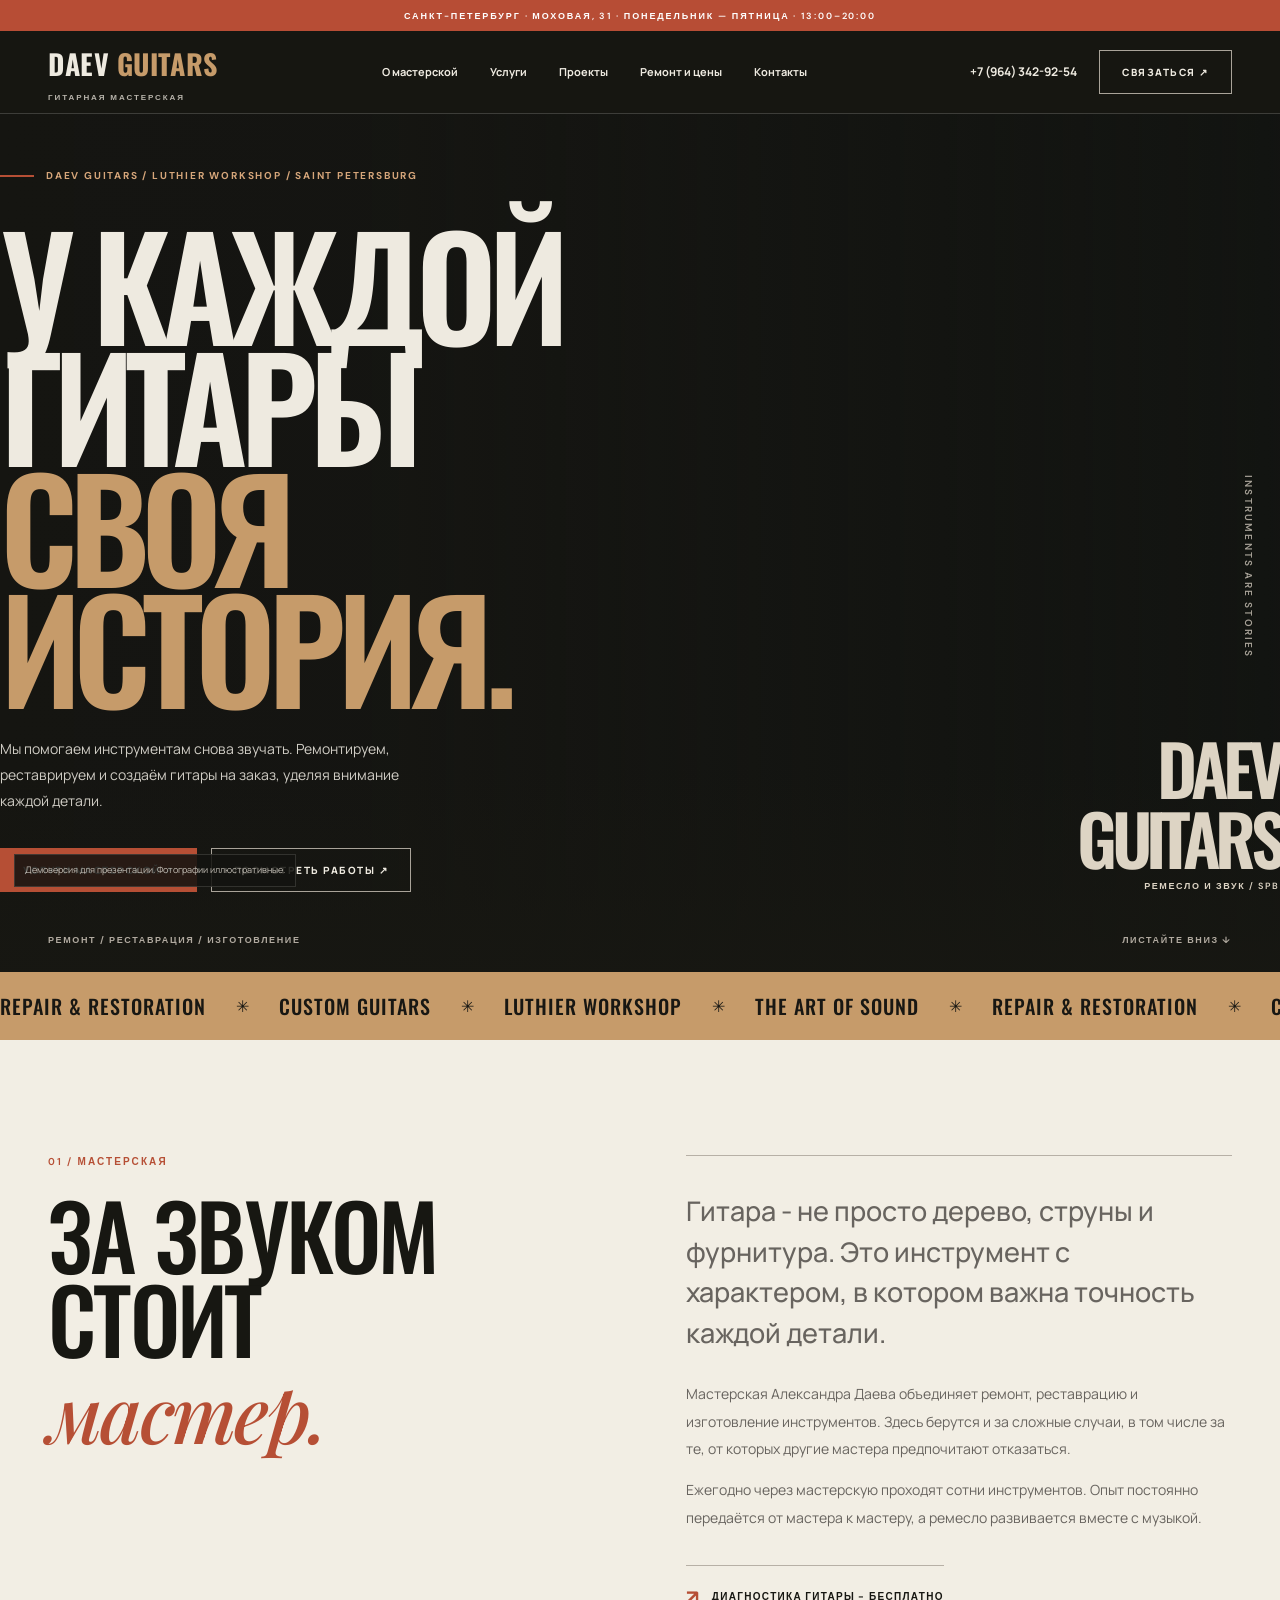
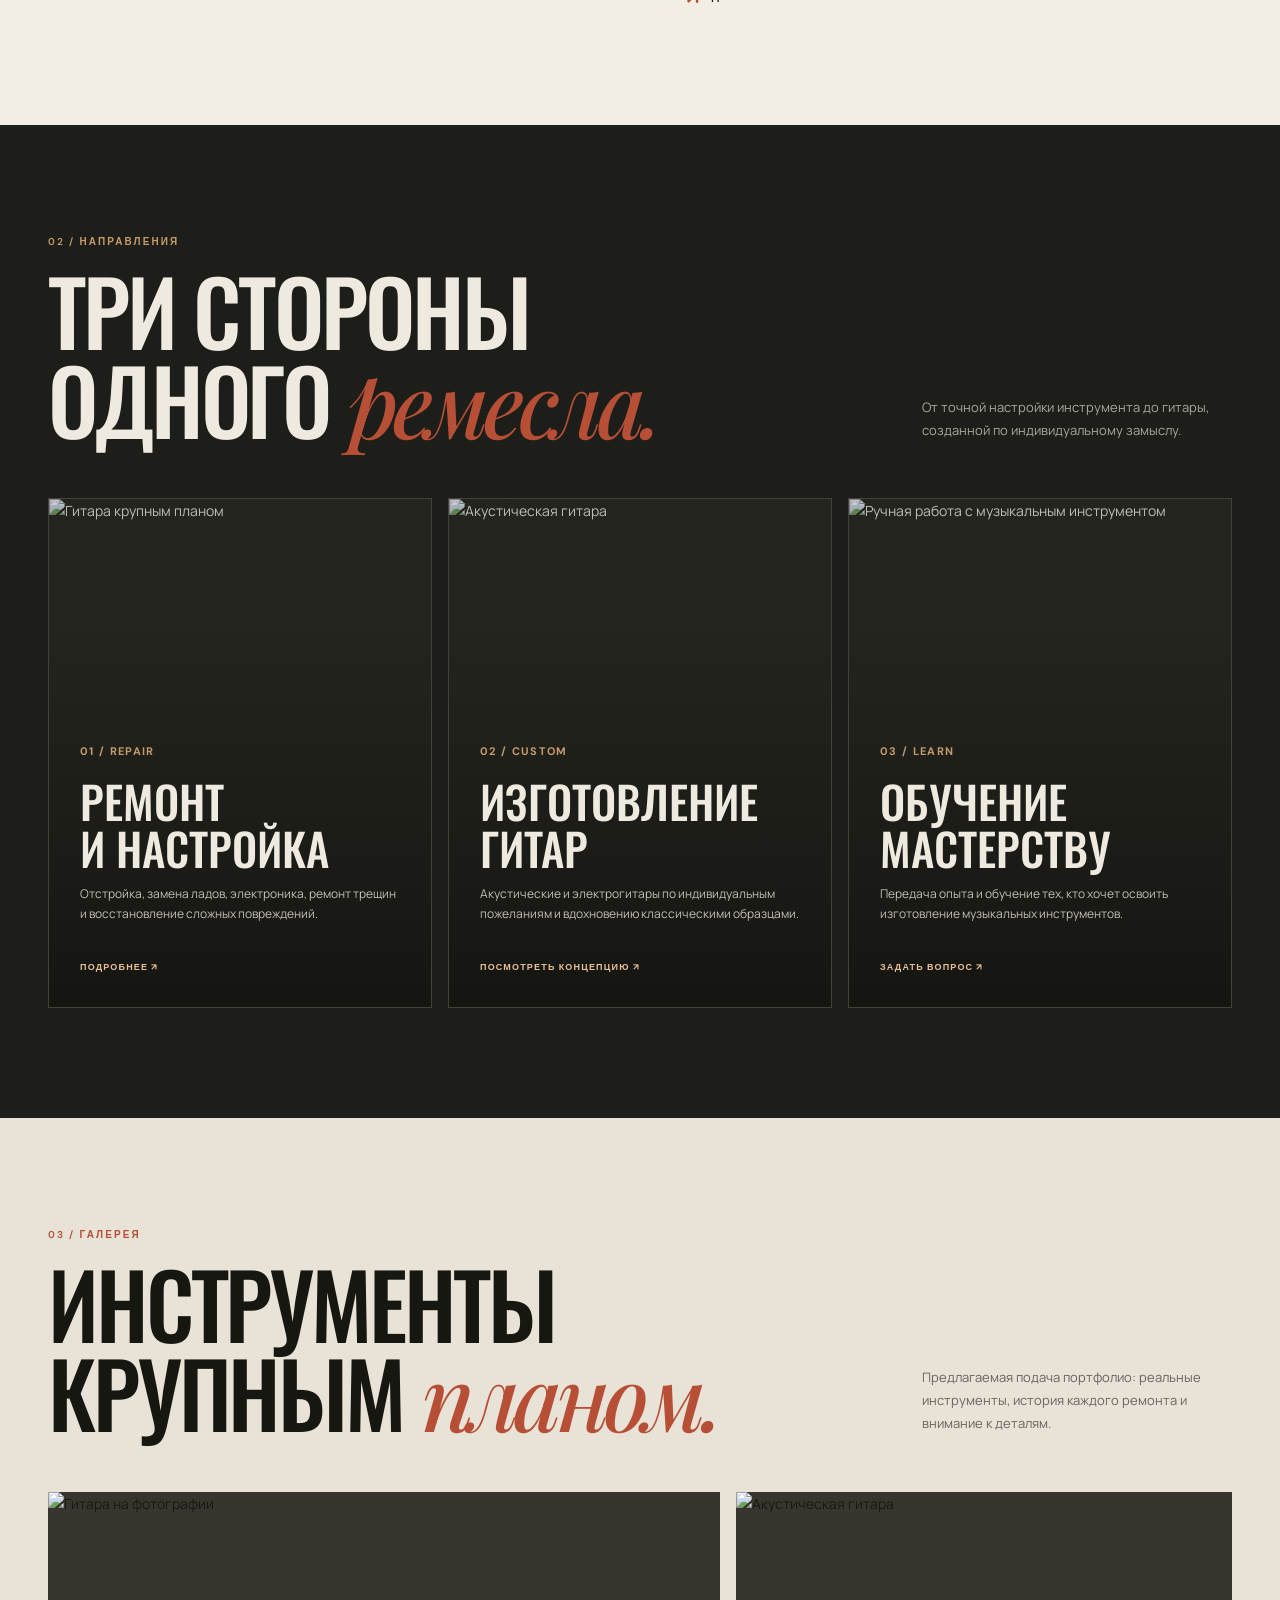
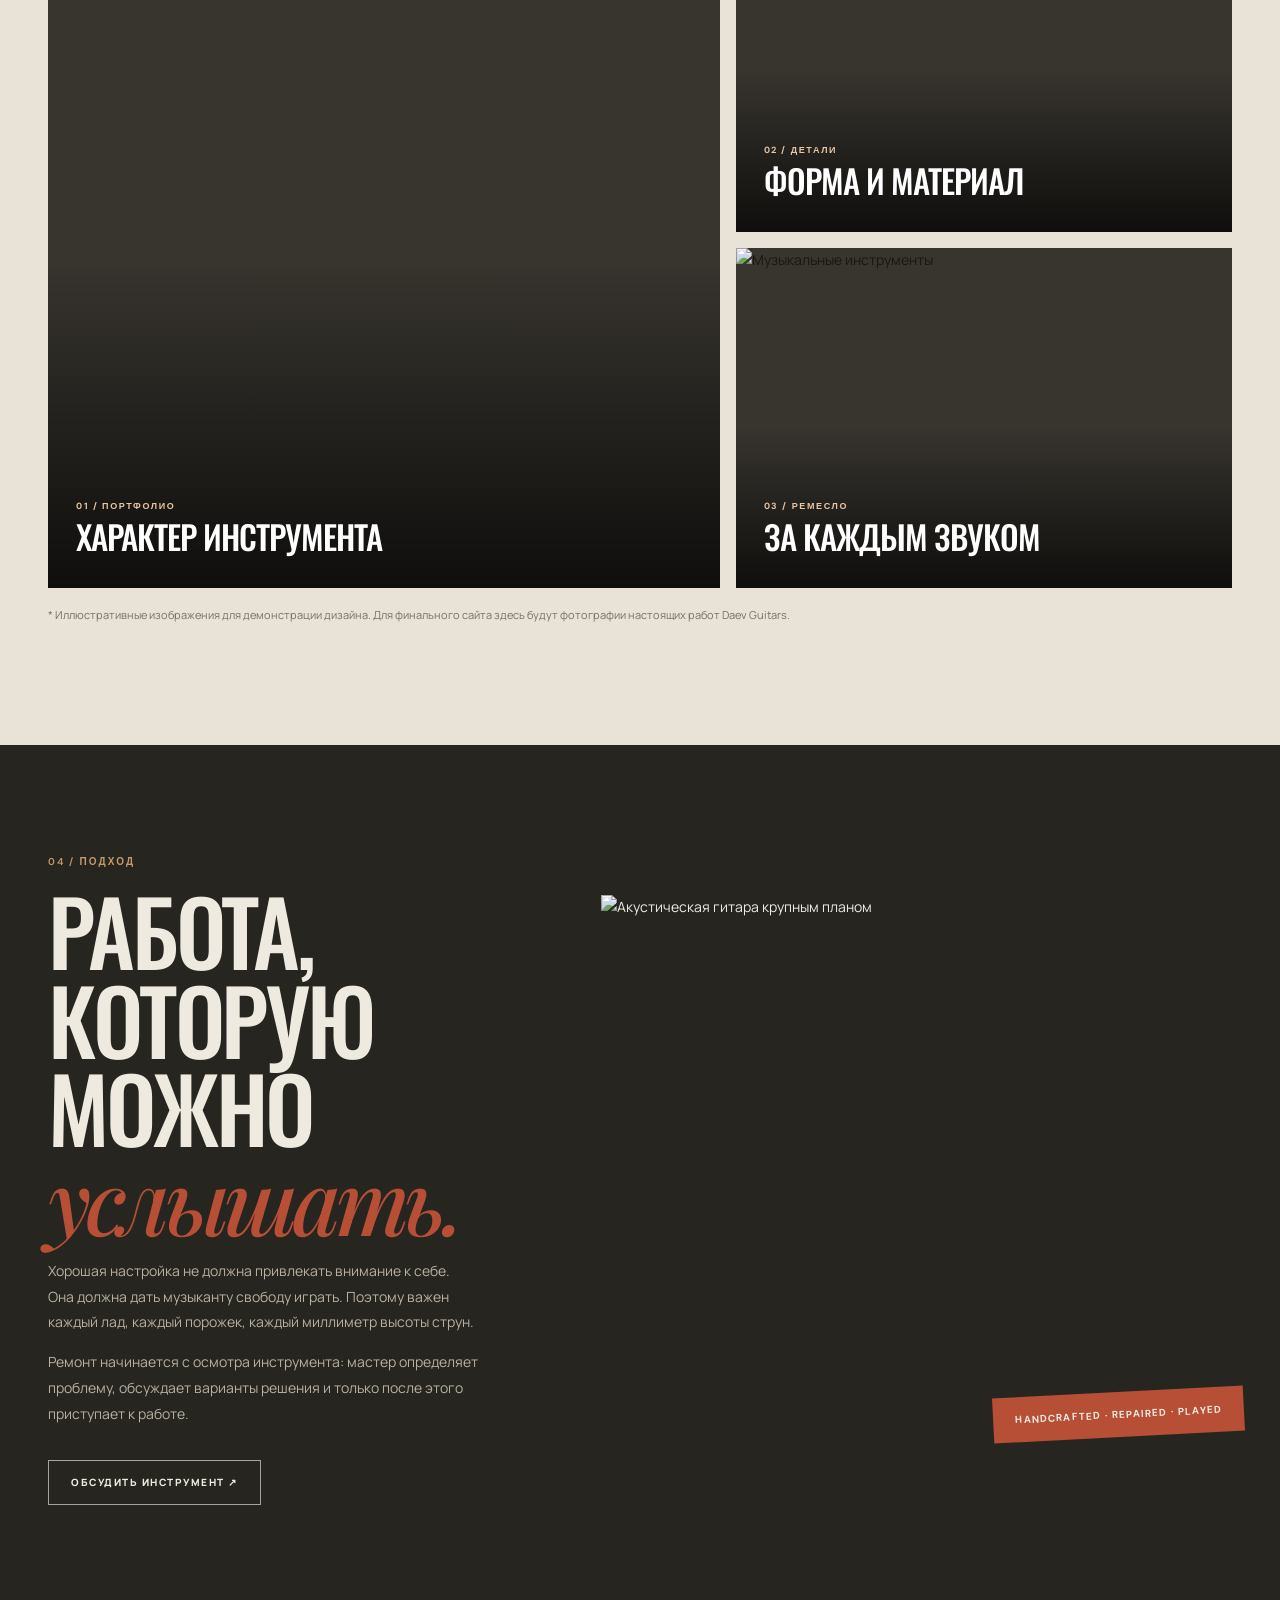
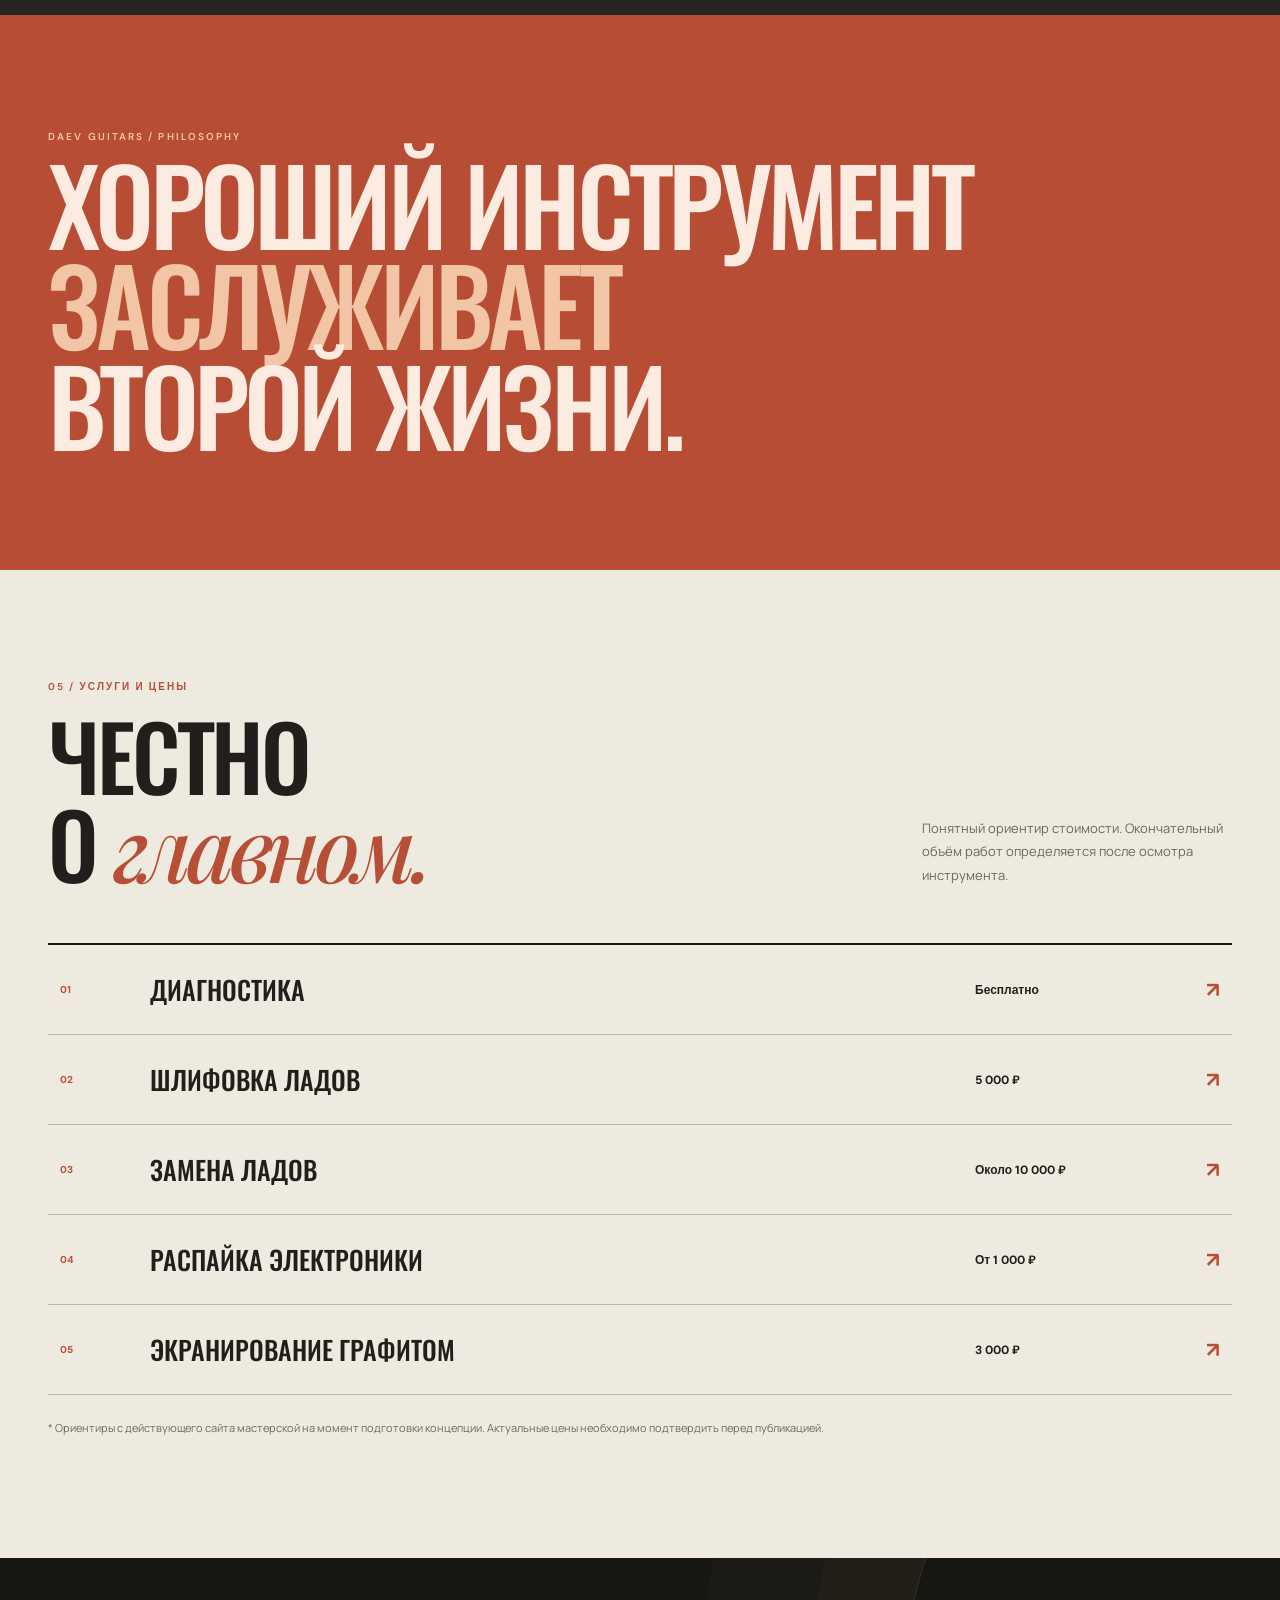
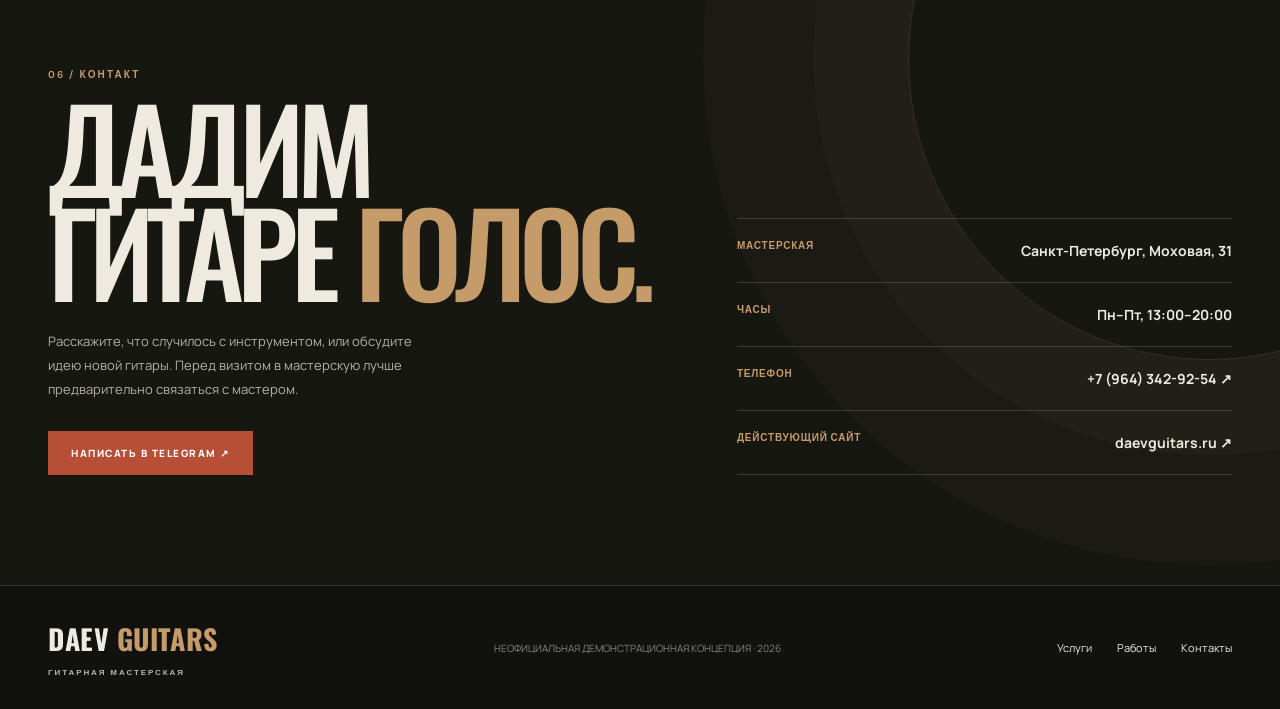
==== index.html @ dbe66ffb "Rename DAEV_GUITARS_fixed.html to index.html" ====
<!doctype html><html lang="ru"><head><meta charset="utf-8"><meta name="viewport" content="width=device-width, initial-scale=1"><meta name="theme-color" content="#171712"><title>DAEV GUITARS — Гитарная мастерская Александра Даева</title><meta name="description" content="Концепция сайта мастерской Daev Guitars. Ремонт, реставрация, изготовление гитар в Санкт-Петербурге."><link rel="preconnect" href="https://fonts.googleapis.com"><link rel="preconnect" href="https://fonts.gstatic.com" crossorigin><link href="https://fonts.googleapis.com/css2?family=DM+Sans:wght@400;500;600;700&family=Manrope:wght@400;500;600;700;800&family=Oswald:wght@400;500;600;700&family=Playfair+Display:ital,wght@1,500&display=swap" rel="stylesheet"><style>
:root{--dark:#171712;--dark2:#22221d;--cream:#eeeae0;--paper:#f2eee4;--line:rgba(255,255,255,.15);--red:#b64f35;--copper:#c69b6a;--gray:#a5a299;--font:'Manrope',sans-serif;--display:'Oswald',Impact,sans-serif}*{box-sizing:border-box}html{scroll-behavior:smooth}body{margin:0;background:var(--dark);color:var(--cream);font:14px/1.65 var(--font);overflow-x:hidden}a{color:inherit;text-decoration:none}button{cursor:pointer;font:inherit}img{display:block;max-width:100%}::selection{background:var(--red);color:white}.container{width:min(1380px,calc(100% - 96px));margin:auto}.label{font:600 10px/1.3 'DM Sans',sans-serif;letter-spacing:.21em;text-transform:uppercase;color:var(--copper)}.section{padding:110px 0}.section-title{font:500 clamp(56px,7vw,104px)/.99 var(--display);text-transform:uppercase;letter-spacing:-.035em;margin:18px 0 0}.section-title em{font-family:'Playfair Display',serif;font-weight:500;text-transform:none;letter-spacing:-.06em;color:var(--red)}.topline{height:31px;background:#b74d35;color:#fff;display:flex;justify-content:center;align-items:center;font:600 9px 'DM Sans',sans-serif;letter-spacing:.21em;text-transform:uppercase}.header{height:83px;display:flex;align-items:center;border-bottom:1px solid rgba(255,255,255,.17);background:rgba(23,23,18,.91);backdrop-filter:blur(14px);position:sticky;top:0;z-index:40}.navrow{display:flex;justify-content:space-between;align-items:center;gap:20px;height:100%}.logo{display:flex;flex-direction:column;line-height:.9;letter-spacing:-.055em;white-space:nowrap}.logo b{font:700 28px var(--display);letter-spacing:.02em}.logo b span{color:var(--copper)}.logo small{font:600 8px 'DM Sans',sans-serif;letter-spacing:.24em;margin-top:8px;color:#b8b4ab}.links{display:flex;align-items:center;gap:32px}.links a{font-size:11px;font-weight:700;transition:color .2s}.links a:hover{color:var(--copper)}.headright{display:flex;align-items:center;gap:22px}.phone{font-size:12px;font-weight:700}.btn{border:1px solid #a9a399;padding:13px 22px;background:transparent;color:var(--cream);font-size:10px;text-transform:uppercase;letter-spacing:.15em;font-weight:800;display:inline-flex;align-items:center;justify-content:center;gap:21px;transition:.25s}.btn:hover{background:var(--copper);border-color:var(--copper);color:var(--dark)}.btn.fill{background:var(--red);border-color:var(--red);color:white}.btn.fill:hover{background:#a3402a}.navmenu{display:none;border:1px solid var(--line);color:var(--cream);background:transparent;width:42px;height:42px;font-size:22px}.hero{min-height:740px;position:relative;display:flex;align-items:center;background:#121411;isolation:isolate;overflow:hidden}.hero-bg{position:absolute;inset:0;background:linear-gradient(90deg,#151510 0%,rgba(21,21,16,.97) 31%,rgba(21,21,16,.45) 72%,rgba(21,21,16,.08) 100%),url('https://images.unsplash.com/photo-1510915361894-db8b60106cb1?auto=format&fit=crop&w=1800&q=88') center 42%/cover;z-index:-2;filter:saturate(.7)}.hero:after{content:"";pointer-events:none;position:absolute;inset:0;background:linear-gradient(0deg,rgba(23,23,18,.9),transparent 24%);z-index:-1}.hero-layout{width:100%;display:grid;grid-template-columns:1fr .35fr;align-items:center;min-height:740px;padding:55px 0 80px}.hero-copy{position:relative;z-index:1;max-width:900px}.hero-tag{display:flex;gap:12px;align-items:center;font:700 10px 'DM Sans',sans-serif;letter-spacing:.18em;color:#d6a67a;text-transform:uppercase}.hero-tag:before{content:"";width:34px;height:2px;background:var(--red)}h1{font:600 clamp(86px,11vw,174px)/.86 var(--display);letter-spacing:-.063em;margin:40px 0 30px;text-transform:uppercase;max-width:970px}h1 span{display:block;color:var(--copper)}.hero-copy>p{font-size:14px;max-width:450px;color:#d0cdc5;line-height:1.85;margin:0 0 34px}.hero-actions{display:flex;gap:14px;flex-wrap:wrap}.hero-number{align-self:end;justify-self:end;text-align:right;display:flex;flex-direction:column;gap:8px;color:#ddd4c4}.hero-number strong{font:600 70px var(--display);line-height:1;letter-spacing:-.08em}.hero-number small{font:600 9px 'DM Sans',sans-serif;letter-spacing:.18em;text-transform:uppercase}.hero-bottom{position:absolute;left:0;right:0;bottom:26px}.hero-bottom .container{display:flex;justify-content:space-between;align-items:center;gap:20px;color:#b1aaa0;font:700 9px 'DM Sans',sans-serif;letter-spacing:.18em;text-transform:uppercase}.vertical{position:absolute;right:25px;top:42%;writing-mode:vertical-rl;color:#a6a096;font:600 10px 'DM Sans',sans-serif;letter-spacing:.22em}.strip{background:var(--copper);color:#181713;padding:19px 0;overflow:hidden}.strip-track{display:flex;align-items:center;gap:30px;white-space:nowrap;width:max-content;animation:slide 33s linear infinite}.strip span{font:500 20px var(--display);text-transform:uppercase;letter-spacing:.05em}.strip i{font-style:normal;font-size:16px}.strip-track>div{display:flex;gap:30px;align-items:center}@keyframes slide{to{transform:translateX(-50%)}}.intro{background:var(--paper);color:var(--dark);padding:115px 0}.intro-grid{display:grid;grid-template-columns:1fr 1.1fr;gap:11vw;align-items:start}.intro .label{color:var(--red)}.intro h2{font:500 clamp(54px,7vw,99px)/.93 var(--display);letter-spacing:-.03em;text-transform:uppercase;margin:24px 0}.intro h2 em{font:italic 500 .88em 'Playfair Display',serif;color:var(--red);text-transform:none}.intro-copy{border-top:1px solid #b7b0a6;padding-top:35px}.intro-copy .lead{font-size:clamp(20px,2.2vw,27px);line-height:1.5;font-weight:500;margin:0 0 27px}.intro-copy p{font-size:14px;line-height:1.95;color:#68645f}.pill{display:inline-flex;gap:12px;align-items:center;border-top:1px solid #b7b0a6;padding-top:18px;margin-top:20px;font:700 10px 'DM Sans',sans-serif;text-transform:uppercase;letter-spacing:.13em}.pill:before{content:'↗';color:var(--red);font-size:20px}.services{background:#1d1e1a}.section-top{display:flex;justify-content:space-between;align-items:end;gap:40px;margin-bottom:52px}.section-top p{max-width:310px;color:#aaa79c;font-size:13px;line-height:1.8;margin:0 0 4px}.services-grid{display:grid;grid-template-columns:repeat(3,1fr);gap:16px}.service{background:#292923;min-height:510px;position:relative;overflow:hidden;display:flex;flex-direction:column;justify-content:end;border:1px solid #454039;transition:transform .35s,border-color .35s}.service:hover{transform:translateY(-7px);border-color:var(--copper)}.service img{position:absolute;inset:0;width:100%;height:100%;object-fit:cover;filter:saturate(.65);transition:transform .7s;z-index:0}.service:hover img{transform:scale(1.05)}.service:before{content:'';position:absolute;inset:0;background:linear-gradient(0deg,rgba(20,20,17,.98),rgba(20,20,17,.22) 75%);z-index:1}.service-content{position:relative;z-index:2;padding:31px}.service-number{font:700 11px 'DM Sans',sans-serif;color:var(--copper);letter-spacing:.12em}.service h3{font:500 clamp(35px,3.5vw,52px)/1.05 var(--display);text-transform:uppercase;margin:16px 0 10px}.service p{font-size:12px;color:#c3bfb6;line-height:1.7;max-width:330px}.service-link{margin-top:25px;display:inline-flex;gap:13px;align-items:center;text-transform:uppercase;letter-spacing:.13em;font:700 9px 'DM Sans',sans-serif;color:#e9c199}.portfolio{background:#e8e2d7;color:var(--dark)}.portfolio .label{color:var(--red)}.portfolio .section-top p{color:#69645f}.gallery{display:grid;grid-template-columns:1.15fr .85fr;grid-template-rows:340px 340px;gap:16px}.gallery-item{position:relative;overflow:hidden;background:#38352f}.gallery-item:first-child{grid-row:span 2}.gallery-item img{width:100%;height:100%;object-fit:cover;transition:transform .6s;filter:saturate(.7)}.gallery-item:hover img{transform:scale(1.04)}.gallery-item:after{content:'';position:absolute;inset:0;background:linear-gradient(0deg,rgba(0,0,0,.74),transparent 48%)}.gallery-caption{position:absolute;bottom:27px;left:28px;z-index:2;color:#fff;display:flex;flex-direction:column}.gallery-caption small{font:700 9px 'DM Sans',sans-serif;letter-spacing:.18em;text-transform:uppercase;color:#eac6a4}.gallery-caption strong{font:500 33px var(--display);text-transform:uppercase;letter-spacing:-.03em}.gallery-note{color:#777069;margin-top:18px;font-size:11px}.workshop{background:#27251f}.workshop-layout{display:grid;grid-template-columns:.82fr 1.18fr;gap:9vw;align-items:center}.workshop-text p{color:#b8b0a3;font-size:14px;line-height:1.85;max-width:430px}.workshop-photo{position:relative;height:570px}.workshop-photo img{width:85%;height:100%;object-fit:cover;filter:saturate(.58)}.workshop-photo:after{content:'HANDCRAFTED · REPAIRED · PLAYED';position:absolute;right:-12px;bottom:28px;background:var(--red);font:700 10px 'DM Sans',sans-serif;letter-spacing:.12em;padding:16px 22px;transform:rotate(-3deg)}.quote{background:#b74d35;color:#fbebe0;padding:115px 0}.quote p{font:500 clamp(51px,8.2vw,117px)/.96 var(--display);letter-spacing:-.045em;text-transform:uppercase;margin:10px 0 0;max-width:1200px}.quote p span{color:#f1c5a5}.quote .label{color:#f4c9ad}.price{background:#eeeae0;color:#201f1c}.price .label{color:var(--red)}.price .section-top p{color:#6c675e}.price-table{border-top:2px solid var(--dark)}.price-row{display:grid;grid-template-columns:70px 1fr 190px 35px;gap:20px;align-items:center;padding:25px 12px;border-bottom:1px solid #bdb6aa;transition:background .2s}.price-row:hover{background:#e0d9cb}.price-row .n{font:700 10px 'DM Sans',sans-serif;color:var(--red)}.price-row strong{font:500 26px var(--display);text-transform:uppercase}.price-row span{font:700 12px 'DM Sans',sans-serif}.price-row .arr{text-align:right;color:var(--red);font-size:21px}.price-foot{font-size:11px;color:#6d6962;margin-top:24px}.cta{background:#171712;position:relative;overflow:hidden}.cta:before{content:"";position:absolute;width:600px;height:600px;right:-230px;top:-200px;border:1px solid rgba(198,155,106,.18);border-radius:50%;box-shadow:0 0 0 95px rgba(198,155,106,.035),0 0 0 205px rgba(198,155,106,.02);pointer-events:none}.cta-grid{display:grid;grid-template-columns:1fr .8fr;gap:70px;align-items:end;position:relative}.cta-title{font:500 clamp(68px,9vw,135px)/.9 var(--display);letter-spacing:-.06em;text-transform:uppercase;margin:14px 0 26px}.cta-title span{color:var(--copper)}.cta-copy{font-size:13px;color:#b5afa6;line-height:1.85;max-width:370px;margin:0 0 30px}.cta-list{border-top:1px solid var(--line)}.cta-list a,.cta-list div{padding:20px 0;border-bottom:1px solid var(--line);display:flex;justify-content:space-between;gap:15px;font-weight:700}.cta-list small{color:var(--copper);font:700 10px 'DM Sans',sans-serif;text-transform:uppercase;letter-spacing:.08em}.cta-list strong{font-size:14px}.footer{background:#11110e;border-top:1px solid var(--line);padding:32px 0}.footer-row{display:flex;justify-content:space-between;align-items:center;gap:25px}.footer a.logo{font-size:13px}.footnote{font-size:10px;color:#89847b}.footer-links{display:flex;gap:25px;font-size:11px}.reveal{opacity:0;transform:translateY(25px);transition:opacity .7s ease,transform .7s ease}.reveal.visible{opacity:1;transform:none}#toTop{position:fixed;bottom:22px;right:22px;border:1px solid #726354;background:#282820;color:#fff;width:42px;height:42px;z-index:30;opacity:0;pointer-events:none;transition:.3s}#toTop.show{opacity:1;pointer-events:auto}.note-banner{position:fixed;left:14px;bottom:13px;background:rgba(20,20,16,.88);border:1px solid rgba(255,255,255,.13);color:#c5c0b8;padding:8px 10px;z-index:25;font-size:9px;max-width:290px;pointer-events:none}
@media(max-width:1100px){.links{gap:18px}.phone{display:none}.container{width:min(100% - 60px,1380px)}.hero-layout{grid-template-columns:1fr .2fr}h1{font-size:clamp(75px,11.5vw,130px)}.service{min-height:440px}.service h3{font-size:38px}}@media(max-width:790px){.container{width:calc(100% - 36px)}.topline{font-size:8px}.header{height:69px}.links{display:none;position:absolute;left:0;right:0;top:69px;background:#20201b;border-bottom:1px solid #514638;padding:25px 18px;flex-direction:column;align-items:flex-start;gap:22px}.links.open{display:flex}.headright .btn{display:none}.navmenu{display:block}.hero{min-height:640px}.hero-bg{background:linear-gradient(90deg,rgba(21,21,16,.93),rgba(21,21,16,.63)),url('https://images.unsplash.com/photo-1510915361894-db8b60106cb1?auto=format&fit=crop&w=1200&q=85') center/cover}.hero-layout{display:block;min-height:640px;padding:70px 0 100px}.hero-number{display:none}h1{font-size:clamp(75px,14vw,112px);max-width:100%;line-height:.93}.hero-copy>p{max-width:430px}.vertical{display:none}.section{padding:78px 0}.intro{padding:78px 0}.intro-grid,.workshop-layout,.cta-grid{grid-template-columns:1fr;gap:35px}.section-top{display:block}.section-top p{margin-top:23px}.services-grid{grid-template-columns:1fr 1fr}.service{min-height:390px}.service:last-child{grid-column:1/-1;min-height:340px}.gallery{grid-template-columns:1fr 1fr;grid-template-rows:300px 300px}.workshop-photo{height:450px}.price-row{grid-template-columns:32px 1fr 105px 20px;gap:10px}.price-row strong{font-size:20px}.price-row span{font-size:10px}.quote{padding:75px 0}.footer-row{flex-wrap:wrap}}@media(max-width:520px){.topline{text-align:center;font-size:7px;letter-spacing:.14em}.container{width:calc(100% - 30px)}.logo b{font-size:24px}.hero{min-height:0}.hero-layout{min-height:610px;padding:70px 0 90px}h1{font-size:clamp(58px,16vw,85px);letter-spacing:-.052em;overflow-wrap:anywhere}.hero-tag{font-size:8px}.hero-copy>p{font-size:12px}.hero-actions .btn{width:100%}.hero-bottom .container{font-size:8px}.hero-bottom .container span:last-child{display:none}.section-title{font-size:clamp(46px,12vw,70px)}.intro h2{font-size:clamp(48px,13vw,73px)}.intro-copy .lead{font-size:19px}.services-grid{grid-template-columns:1fr}.service{min-height:440px}.service:last-child{grid-column:auto;min-height:440px}.gallery{grid-template-columns:1fr;grid-template-rows:450px 250px 250px}.gallery-item:first-child{grid-row:span 1}.gallery-caption strong{font-size:26px}.workshop-photo{height:340px}.workshop-photo img{width:95%}.workshop-photo:after{font-size:7px;padding:11px;right:0}.quote p{font-size:clamp(44px,11vw,70px)}.price-row{grid-template-columns:25px 1fr 75px 12px;padding:18px 4px;gap:7px}.price-row strong{font-size:17px}.price-row span{font-size:9px}.cta-title{font-size:clamp(63px,16vw,95px)}.footer-links{flex-wrap:wrap}.note-banner{max-width:200px;font-size:8px}}@media(prefers-reduced-motion:reduce){html{scroll-behavior:auto}*{transition:none!important;animation:none!important}.reveal{opacity:1;transform:none}}
</style></head><body><div class="topline">Санкт-Петербург · Моховая, 31 · Понедельник — пятница · 13:00–20:00</div><header class="header"><div class="container navrow"><a class="logo" href="#top" aria-label="Daev Guitars, на главную"><b>DAEV <span>GUITARS</span></b><small>ГИТАРНАЯ МАСТЕРСКАЯ</small></a><nav class="links" id="menu"><a href="#about">О мастерской</a><a href="#services">Услуги</a><a href="#portfolio">Проекты</a><a href="#prices">Ремонт и цены</a><a href="#contact">Контакты</a></nav><div class="headright"><a class="phone" href="tel:+79643429254">+7 (964) 342-92-54</a><a class="btn" href="#contact">Связаться ↗</a><button class="navmenu" id="toggle" aria-label="Открыть меню" aria-expanded="false">☰</button></div></div></header><main id="top"><section class="hero"><div class="hero-bg"></div><div class="container hero-layout"><div class="hero-copy"><div class="hero-tag">Daev Guitars / Luthier workshop / Saint Petersburg</div><h1>У каждой<br>гитары<span>своя<br>история.</span></h1><p>Мы помогаем инструментам снова звучать. Ремонтируем, реставрируем и создаём гитары на заказ, уделяя внимание каждой детали.</p><div class="hero-actions"><a class="btn fill" href="#services">Услуги мастерской ↗</a><a class="btn" href="#portfolio">Посмотреть работы ↗</a></div></div><div class="hero-number"><strong>DAEV<br>GUITARS</strong><small>РЕМЕСЛО И ЗВУК / SPB</small></div></div><div class="hero-bottom"><div class="container"><span>Ремонт / Реставрация / Изготовление</span><span>Листайте вниз ↓</span></div></div><div class="vertical">INSTRUMENTS ARE STORIES</div></section><div class="strip" aria-hidden="true"><div class="strip-track"><div><span>REPAIR & RESTORATION</span><i>✳</i><span>CUSTOM GUITARS</span><i>✳</i><span>LUTHIER WORKSHOP</span><i>✳</i><span>THE ART OF SOUND</span><i>✳</i></div><div><span>REPAIR & RESTORATION</span><i>✳</i><span>CUSTOM GUITARS</span><i>✳</i><span>LUTHIER WORKSHOP</span><i>✳</i><span>THE ART OF SOUND</span><i>✳</i></div></div></div><section class="intro" id="about"><div class="container intro-grid"><div class="reveal"><div class="label">01 / Мастерская</div><h2>За звуком<br>стоит <em>мастер.</em></h2></div><div class="intro-copy reveal"><p class="lead">Гитара - не просто дерево, струны и фурнитура. Это инструмент с характером, в котором важна точность каждой детали.</p><p>Мастерская Александра Даева объединяет ремонт, реставрацию и изготовление инструментов. Здесь берутся и за сложные случаи, в том числе за те, от которых другие мастера предпочитают отказаться.</p><p>Ежегодно через мастерскую проходят сотни инструментов. Опыт постоянно передаётся от мастера к мастеру, а ремесло развивается вместе с музыкой.</p><div class="pill">Диагностика гитары - бесплатно</div></div></div></section><section class="section services" id="services"><div class="container"><div class="section-top reveal"><div><div class="label">02 / Направления</div><h2 class="section-title">Три стороны<br>одного <em>ремесла.</em></h2></div><p>От точной настройки инструмента до гитары, созданной по индивидуальному замыслу.</p></div><div class="services-grid"><a class="service reveal" href="#prices"><img src="https://images.unsplash.com/photo-1510915361894-db8b60106cb1?auto=format&fit=crop&w=1100&q=85" alt="Гитара крупным планом"><div class="service-content"><span class="service-number">01 / REPAIR</span><h3>Ремонт<br>и настройка</h3><p>Отстройка, замена ладов, электроника, ремонт трещин и восстановление сложных повреждений.</p><span class="service-link">Подробнее ↗</span></div></a><a class="service reveal" href="#portfolio"><img src="https://images.unsplash.com/photo-1516924962500-2b4b3b99ea02?auto=format&fit=crop&w=1100&q=85" alt="Акустическая гитара"><div class="service-content"><span class="service-number">02 / CUSTOM</span><h3>Изготовление<br>гитар</h3><p>Акустические и электрогитары по индивидуальным пожеланиям и вдохновению классическими образцами.</p><span class="service-link">Посмотреть концепцию ↗</span></div></a><a class="service reveal" href="#contact"><img src="https://images.unsplash.com/photo-1511196044526-5cb3bcb7071b?auto=format&fit=crop&w=1100&q=85" alt="Ручная работа с музыкальным инструментом"><div class="service-content"><span class="service-number">03 / LEARN</span><h3>Обучение<br>мастерству</h3><p>Передача опыта и обучение тех, кто хочет освоить изготовление музыкальных инструментов.</p><span class="service-link">Задать вопрос ↗</span></div></a></div></div></section><section class="section portfolio" id="portfolio"><div class="container"><div class="section-top reveal"><div><div class="label">03 / Галерея</div><h2 class="section-title">Инструменты<br>крупным <em>планом.</em></h2></div><p>Предлагаемая подача портфолио: реальные инструменты, история каждого ремонта и внимание к деталям.</p></div><div class="gallery"><div class="gallery-item reveal"><img src="https://images.unsplash.com/photo-1510915361894-db8b60106cb1?auto=format&fit=crop&w=1300&q=88" alt="Гитара на фотографии"><div class="gallery-caption"><small>01 / Портфолио</small><strong>Характер инструмента</strong></div></div><div class="gallery-item reveal"><img src="https://images.unsplash.com/photo-1525201548942-d8732f6617a0?auto=format&fit=crop&w=900&q=88" alt="Акустическая гитара"><div class="gallery-caption"><small>02 / Детали</small><strong>Форма и материал</strong></div></div><div class="gallery-item reveal"><img src="https://images.unsplash.com/photo-1550291652-6ea9114a47b1?auto=format&fit=crop&w=900&q=88" alt="Музыкальные инструменты"><div class="gallery-caption"><small>03 / Ремесло</small><strong>За каждым звуком</strong></div></div></div><p class="gallery-note">* Иллюстративные изображения для демонстрации дизайна. Для финального сайта здесь будут фотографии настоящих работ Daev Guitars.</p></div></section><section class="section workshop"><div class="container workshop-layout"><div class="workshop-text reveal"><div class="label">04 / Подход</div><h2 class="section-title">Работа, которую<br>можно <em>услышать.</em></h2><p>Хорошая настройка не должна привлекать внимание к себе. Она должна дать музыканту свободу играть. Поэтому важен каждый лад, каждый порожек, каждый миллиметр высоты струн.</p><p>Ремонт начинается с осмотра инструмента: мастер определяет проблему, обсуждает варианты решения и только после этого приступает к работе.</p><a href="#contact" class="btn" style="margin-top:19px">Обсудить инструмент ↗</a></div><div class="workshop-photo reveal"><img src="https://images.unsplash.com/photo-1525201548942-d8732f6617a0?auto=format&fit=crop&w=1100&q=85" alt="Акустическая гитара крупным планом" loading="lazy"></div></div></section><section class="quote"><div class="container reveal"><div class="label">DAEV GUITARS / PHILOSOPHY</div><p>Хороший инструмент<br><span>заслуживает</span><br>второй жизни.</p></div></section><section class="section price" id="prices"><div class="container"><div class="section-top reveal"><div><div class="label">05 / Услуги и цены</div><h2 class="section-title">Честно<br>о <em>главном.</em></h2></div><p>Понятный ориентир стоимости. Окончательный объём работ определяется после осмотра инструмента.</p></div><div class="price-table"><div class="price-row"><span class="n">01</span><strong>Диагностика</strong><span>Бесплатно</span><span class="arr">↗</span></div><div class="price-row"><span class="n">02</span><strong>Шлифовка ладов</strong><span>5 000 ₽</span><span class="arr">↗</span></div><div class="price-row"><span class="n">03</span><strong>Замена ладов</strong><span>Около 10 000 ₽</span><span class="arr">↗</span></div><div class="price-row"><span class="n">04</span><strong>Распайка электроники</strong><span>От 1 000 ₽</span><span class="arr">↗</span></div><div class="price-row"><span class="n">05</span><strong>Экранирование графитом</strong><span>3 000 ₽</span><span class="arr">↗</span></div></div><p class="price-foot">* Ориентиры с действующего сайта мастерской на момент подготовки концепции. Актуальные цены необходимо подтвердить перед публикацией.</p></div></section><section class="section cta" id="contact"><div class="container cta-grid"><div class="reveal"><div class="label">06 / Контакт</div><h2 class="cta-title">Дадим<br>гитаре <span>голос.</span></h2><p class="cta-copy">Расскажите, что случилось с инструментом, или обсудите идею новой гитары. Перед визитом в мастерскую лучше предварительно связаться с мастером.</p><a class="btn fill" href="https://t.me/daevguitar" target="_blank" rel="noopener noreferrer">Написать в Telegram ↗</a></div><div class="cta-list reveal"><div><small>Мастерская</small><strong>Санкт-Петербург, Моховая, 31</strong></div><div><small>Часы</small><strong>Пн–Пт, 13:00–20:00</strong></div><a href="tel:+79643429254"><small>Телефон</small><strong>+7 (964) 342-92-54 ↗</strong></a><a href="https://daevguitars.ru/" target="_blank" rel="noopener noreferrer"><small>Действующий сайт</small><strong>daevguitars.ru ↗</strong></a></div></div></section></main><footer class="footer"><div class="container footer-row"><a class="logo" href="#top"><b>DAEV <span>GUITARS</span></b><small>ГИТАРНАЯ МАСТЕРСКАЯ</small></a><span class="footnote">НЕОФИЦИАЛЬНАЯ ДЕМОНСТРАЦИОННАЯ КОНЦЕПЦИЯ · 2026</span><div class="footer-links"><a href="#services">Услуги</a><a href="#portfolio">Работы</a><a href="#contact">Контакты</a></div></div></footer><div class="note-banner">Демоверсия для презентации. Фотографии иллюстративные.</div><button id="toTop" aria-label="Наверх" title="Наверх">↑</button><script>const menu=document.getElementById('menu'),toggle=document.getElementById('toggle');toggle.addEventListener('click',()=>{const b=menu.classList.toggle('open');toggle.textContent=b?'×':'☰';toggle.setAttribute('aria-expanded',String(b))});menu.querySelectorAll('a').forEach(a=>a.addEventListener('click',()=>{menu.classList.remove('open');toggle.textContent='☰';toggle.setAttribute('aria-expanded','false')}));if('IntersectionObserver'in window){const obs=new IntersectionObserver(es=>es.forEach(e=>{if(e.isIntersecting){e.target.classList.add('visible');obs.unobserve(e.target)}}),{threshold:.08});document.querySelectorAll('.reveal').forEach(e=>obs.observe(e))}else document.querySelectorAll('.reveal').forEach(e=>e.classList.add('visible'));const topBtn=document.getElementById('toTop');addEventListener('scroll',()=>topBtn.classList.toggle('show',scrollY>650),{passive:true});topBtn.addEventListener('click',()=>scrollTo({top:0,behavior:'smooth'}));</script></body></html>
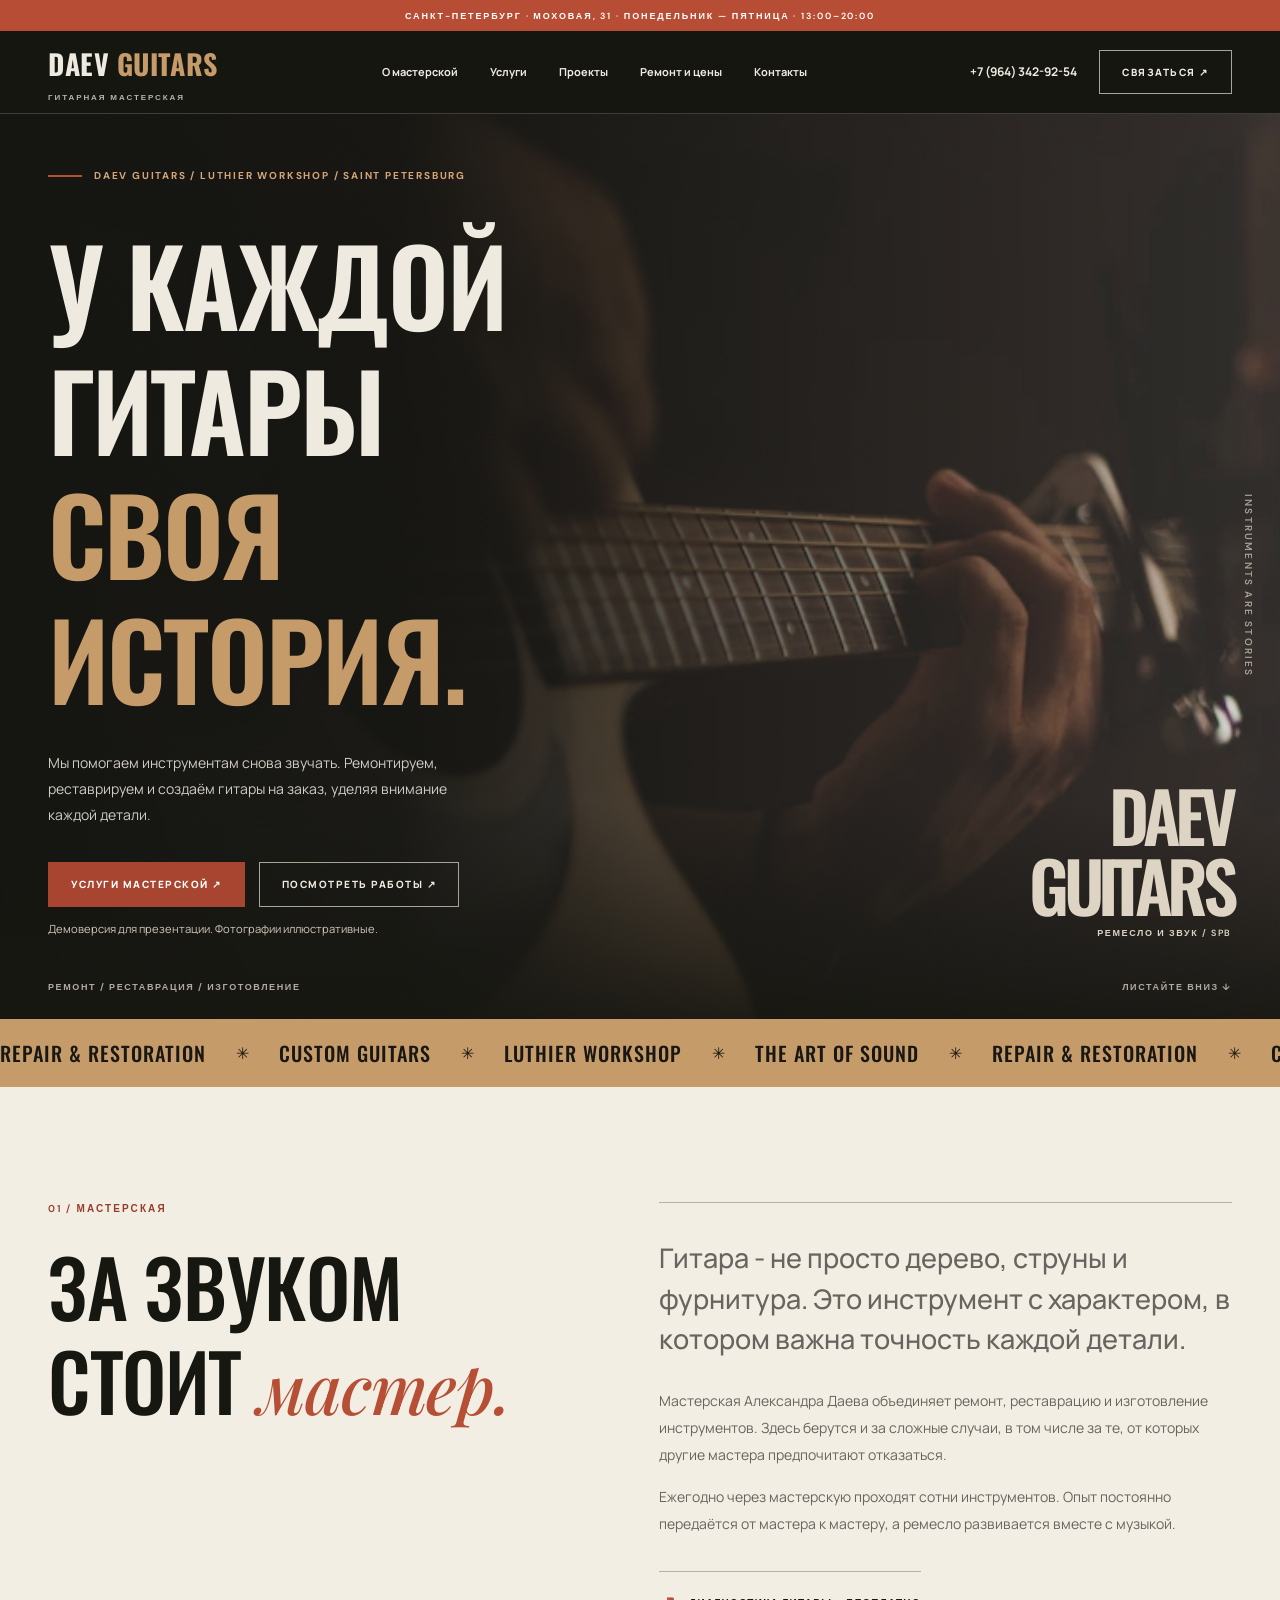
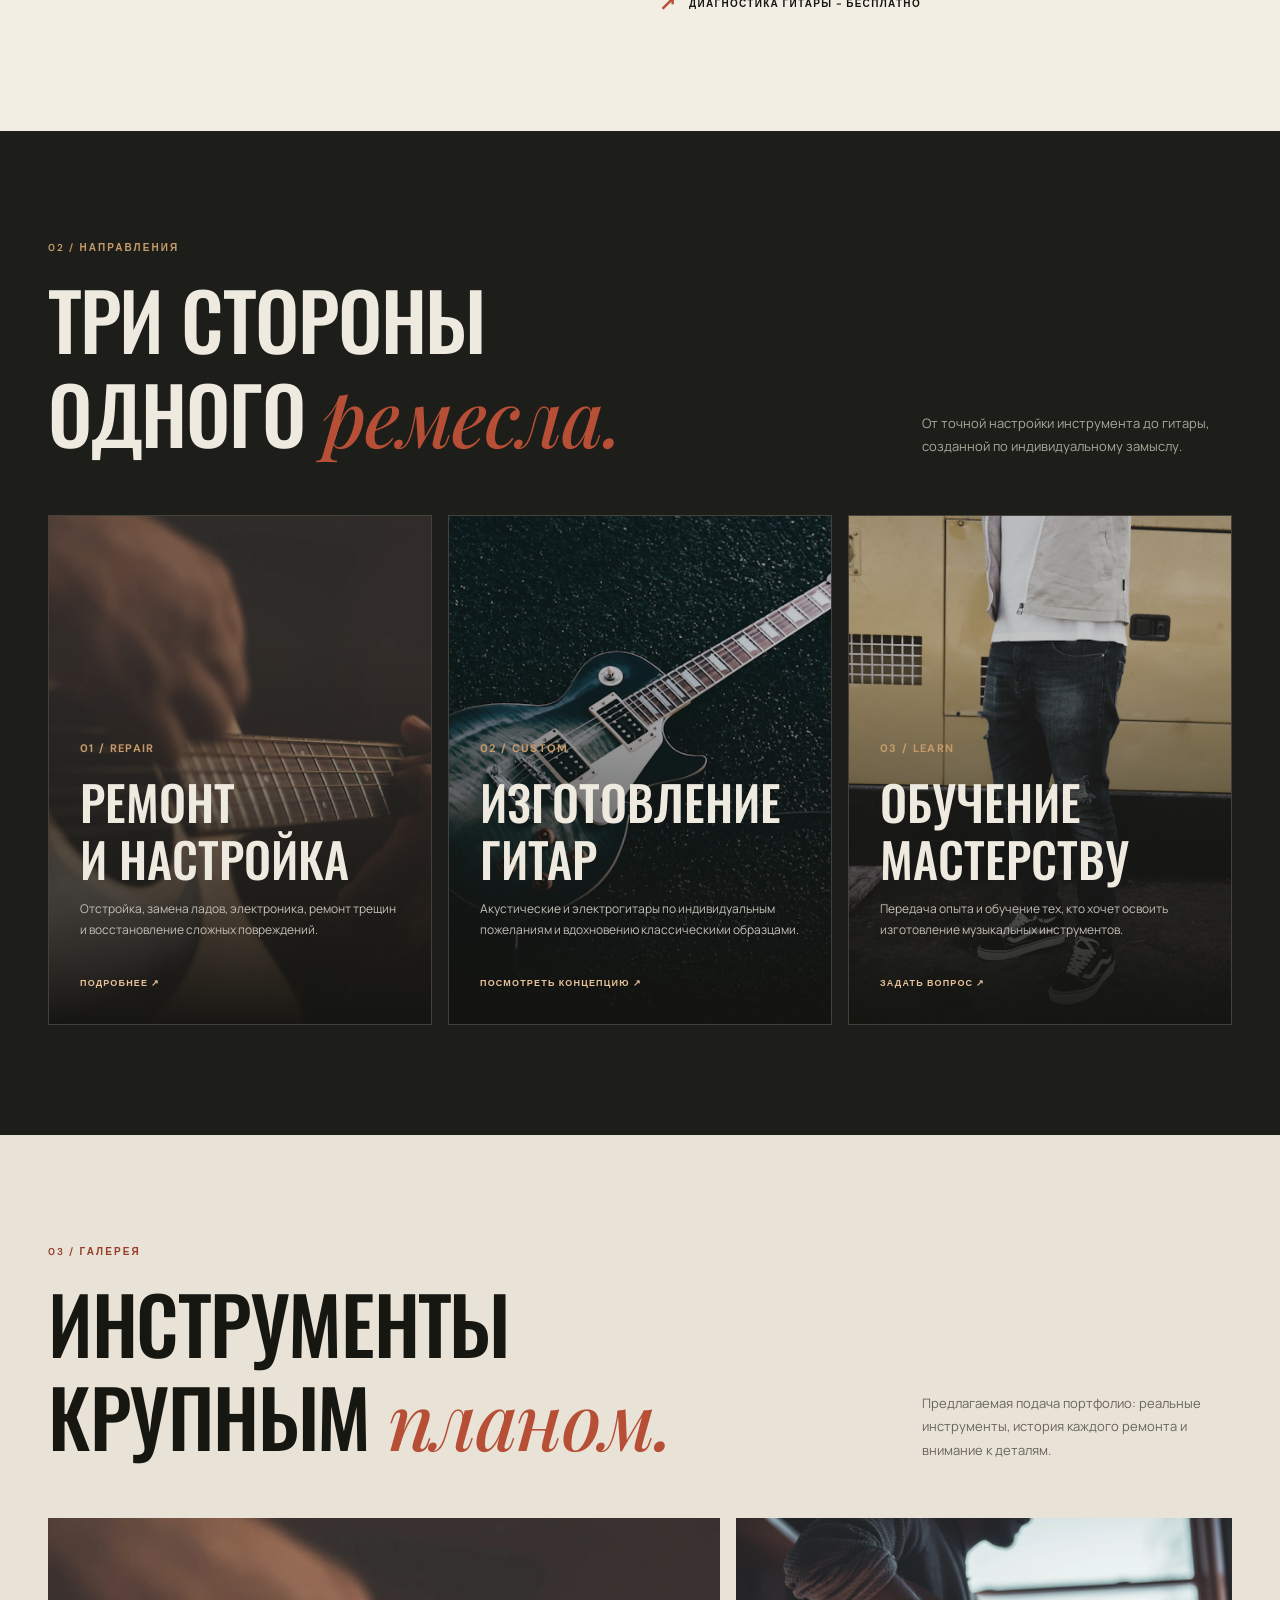
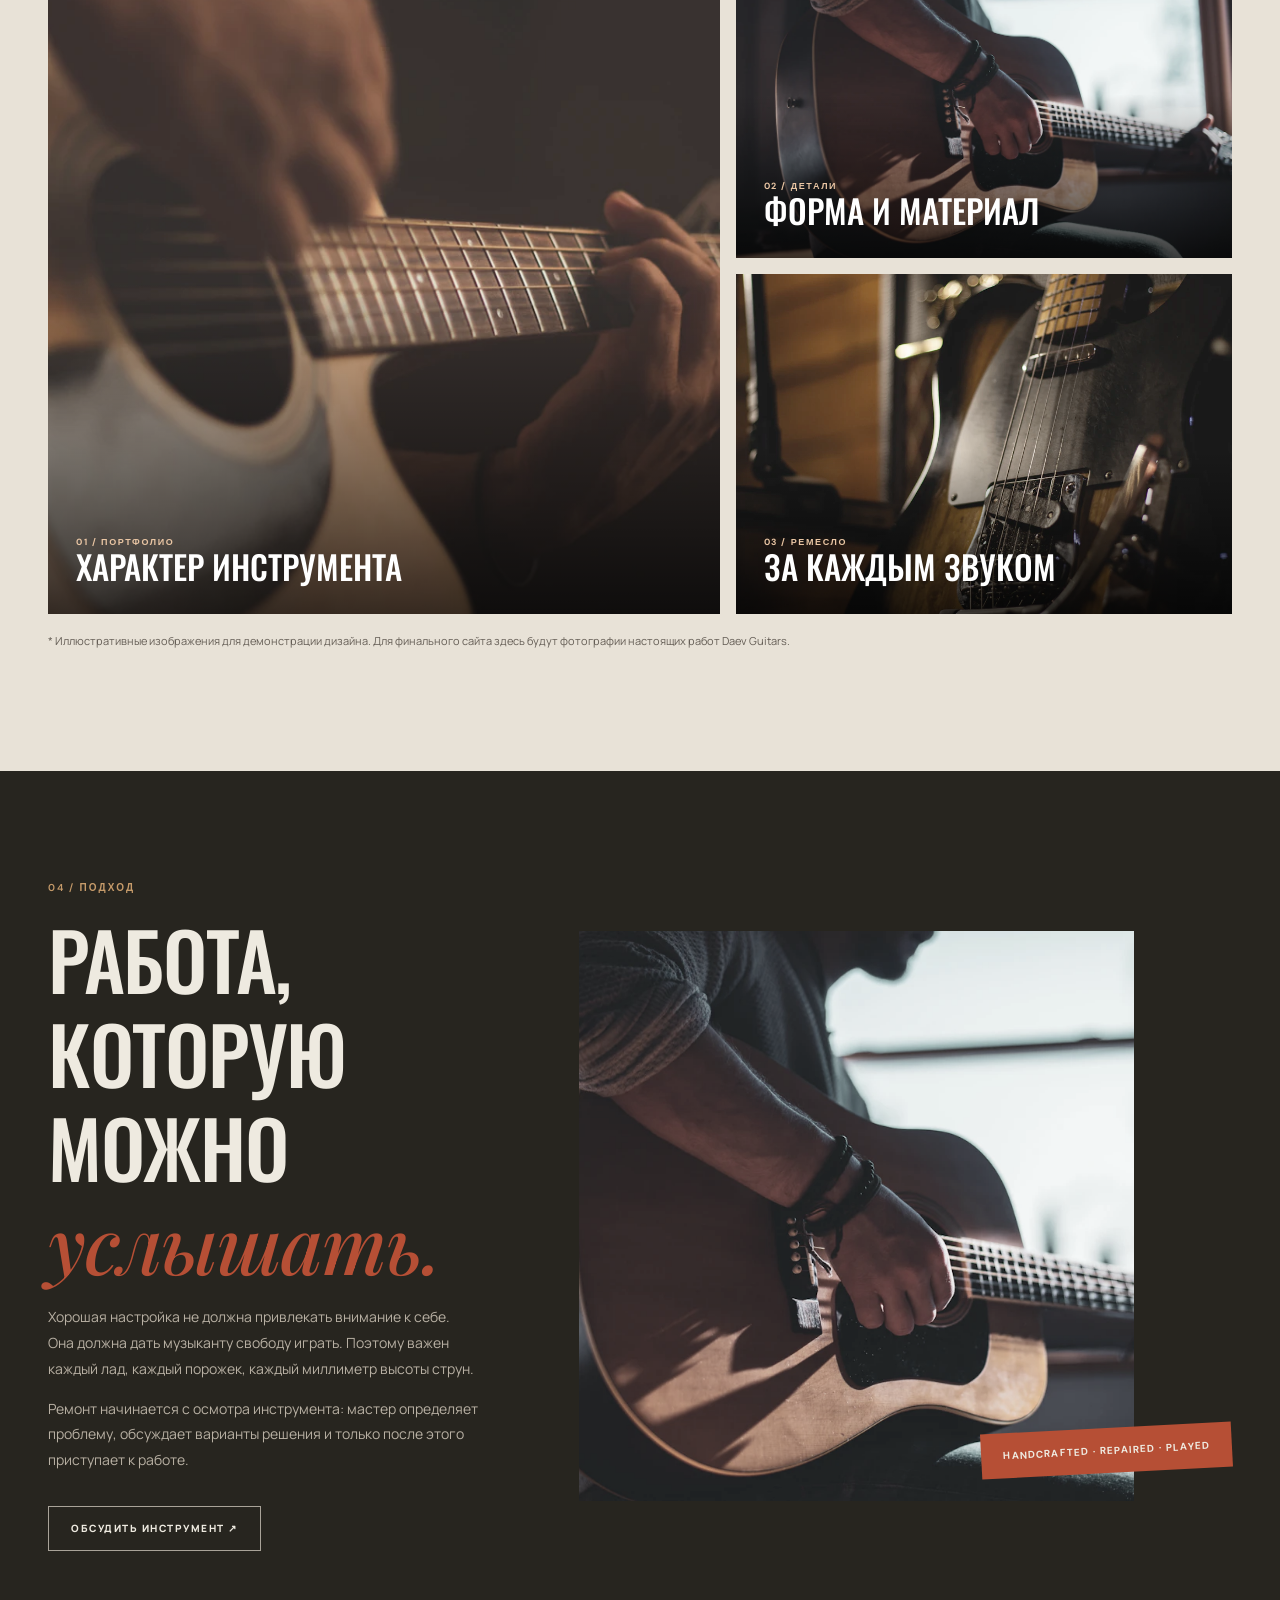
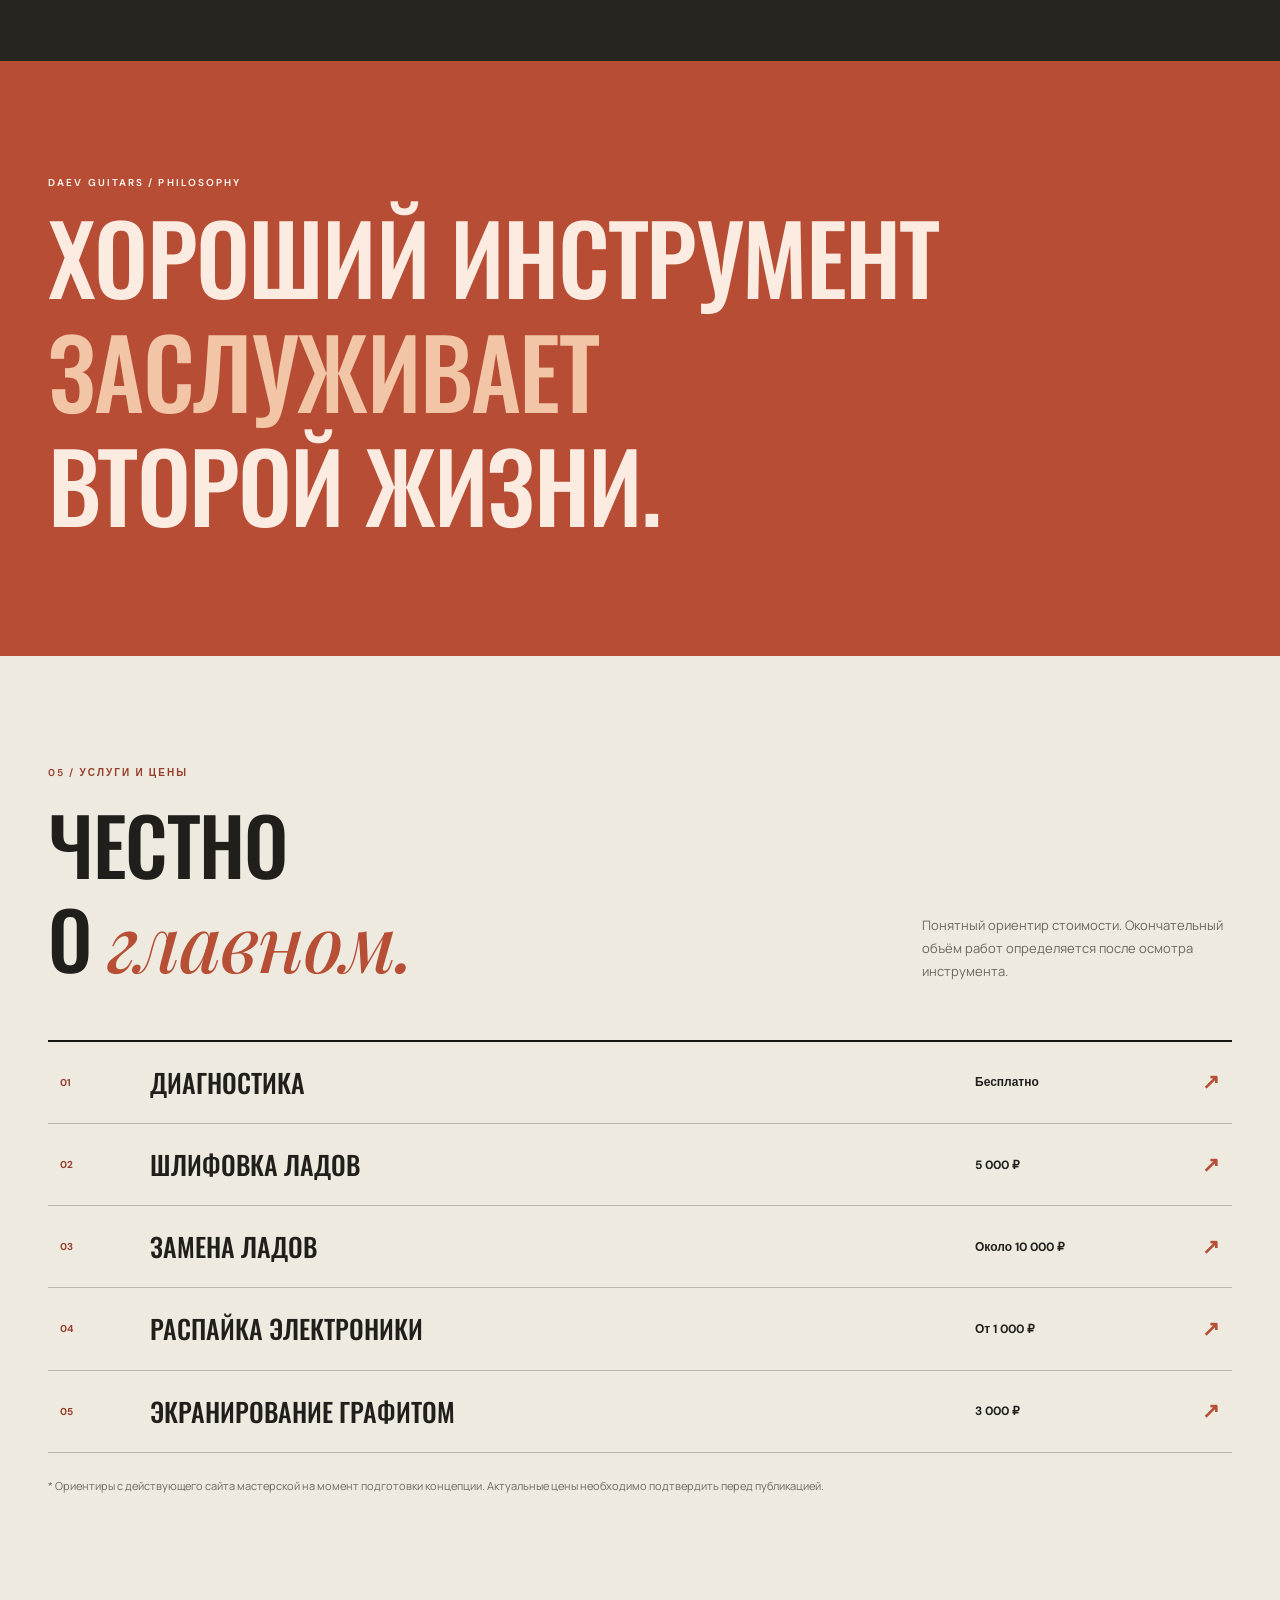
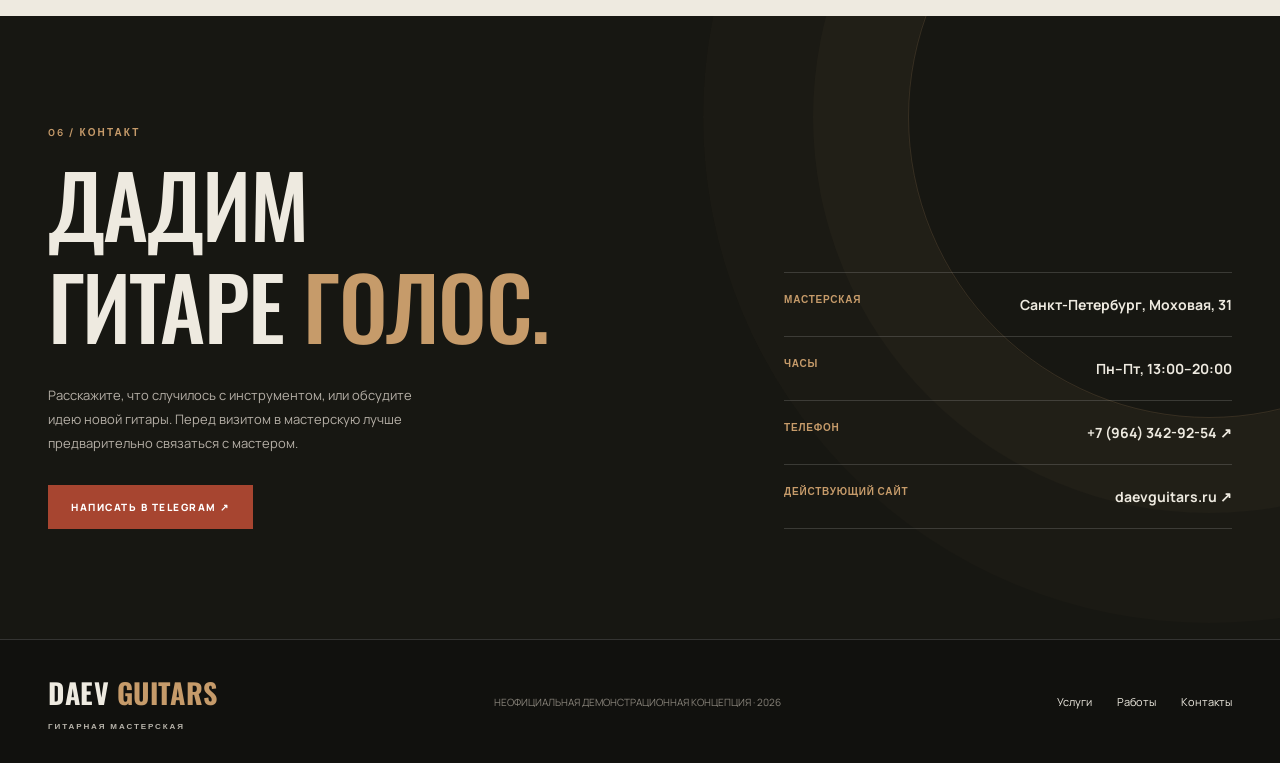
==== commit da525419: "Fix demo typography and add DAEV Guitars WordPress theme" ====
--- a/index.html
+++ b/index.html
@@ -1,4 +1,403 @@
-<!doctype html><html lang="ru"><head><meta charset="utf-8"><meta name="viewport" content="width=device-width, initial-scale=1"><meta name="theme-color" content="#171712"><title>DAEV GUITARS — Гитарная мастерская Александра Даева</title><meta name="description" content="Концепция сайта мастерской Daev Guitars. Ремонт, реставрация, изготовление гитар в Санкт-Петербурге."><link rel="preconnect" href="https://fonts.googleapis.com"><link rel="preconnect" href="https://fonts.gstatic.com" crossorigin><link href="https://fonts.googleapis.com/css2?family=DM+Sans:wght@400;500;600;700&family=Manrope:wght@400;500;600;700;800&family=Oswald:wght@400;500;600;700&family=Playfair+Display:ital,wght@1,500&display=swap" rel="stylesheet"><style>
-:root{--dark:#171712;--dark2:#22221d;--cream:#eeeae0;--paper:#f2eee4;--line:rgba(255,255,255,.15);--red:#b64f35;--copper:#c69b6a;--gray:#a5a299;--font:'Manrope',sans-serif;--display:'Oswald',Impact,sans-serif}*{box-sizing:border-box}html{scroll-behavior:smooth}body{margin:0;background:var(--dark);color:var(--cream);font:14px/1.65 var(--font);overflow-x:hidden}a{color:inherit;text-decoration:none}button{cursor:pointer;font:inherit}img{display:block;max-width:100%}::selection{background:var(--red);color:white}.container{width:min(1380px,calc(100% - 96px));margin:auto}.label{font:600 10px/1.3 'DM Sans',sans-serif;letter-spacing:.21em;text-transform:uppercase;color:var(--copper)}.section{padding:110px 0}.section-title{font:500 clamp(56px,7vw,104px)/.99 var(--display);text-transform:uppercase;letter-spacing:-.035em;margin:18px 0 0}.section-title em{font-family:'Playfair Display',serif;font-weight:500;text-transform:none;letter-spacing:-.06em;color:var(--red)}.topline{height:31px;background:#b74d35;color:#fff;display:flex;justify-content:center;align-items:center;font:600 9px 'DM Sans',sans-serif;letter-spacing:.21em;text-transform:uppercase}.header{height:83px;display:flex;align-items:center;border-bottom:1px solid rgba(255,255,255,.17);background:rgba(23,23,18,.91);backdrop-filter:blur(14px);position:sticky;top:0;z-index:40}.navrow{display:flex;justify-content:space-between;align-items:center;gap:20px;height:100%}.logo{display:flex;flex-direction:column;line-height:.9;letter-spacing:-.055em;white-space:nowrap}.logo b{font:700 28px var(--display);letter-spacing:.02em}.logo b span{color:var(--copper)}.logo small{font:600 8px 'DM Sans',sans-serif;letter-spacing:.24em;margin-top:8px;color:#b8b4ab}.links{display:flex;align-items:center;gap:32px}.links a{font-size:11px;font-weight:700;transition:color .2s}.links a:hover{color:var(--copper)}.headright{display:flex;align-items:center;gap:22px}.phone{font-size:12px;font-weight:700}.btn{border:1px solid #a9a399;padding:13px 22px;background:transparent;color:var(--cream);font-size:10px;text-transform:uppercase;letter-spacing:.15em;font-weight:800;display:inline-flex;align-items:center;justify-content:center;gap:21px;transition:.25s}.btn:hover{background:var(--copper);border-color:var(--copper);color:var(--dark)}.btn.fill{background:var(--red);border-color:var(--red);color:white}.btn.fill:hover{background:#a3402a}.navmenu{display:none;border:1px solid var(--line);color:var(--cream);background:transparent;width:42px;height:42px;font-size:22px}.hero{min-height:740px;position:relative;display:flex;align-items:center;background:#121411;isolation:isolate;overflow:hidden}.hero-bg{position:absolute;inset:0;background:linear-gradient(90deg,#151510 0%,rgba(21,21,16,.97) 31%,rgba(21,21,16,.45) 72%,rgba(21,21,16,.08) 100%),url('https://images.unsplash.com/photo-1510915361894-db8b60106cb1?auto=format&fit=crop&w=1800&q=88') center 42%/cover;z-index:-2;filter:saturate(.7)}.hero:after{content:"";pointer-events:none;position:absolute;inset:0;background:linear-gradient(0deg,rgba(23,23,18,.9),transparent 24%);z-index:-1}.hero-layout{width:100%;display:grid;grid-template-columns:1fr .35fr;align-items:center;min-height:740px;padding:55px 0 80px}.hero-copy{position:relative;z-index:1;max-width:900px}.hero-tag{display:flex;gap:12px;align-items:center;font:700 10px 'DM Sans',sans-serif;letter-spacing:.18em;color:#d6a67a;text-transform:uppercase}.hero-tag:before{content:"";width:34px;height:2px;background:var(--red)}h1{font:600 clamp(86px,11vw,174px)/.86 var(--display);letter-spacing:-.063em;margin:40px 0 30px;text-transform:uppercase;max-width:970px}h1 span{display:block;color:var(--copper)}.hero-copy>p{font-size:14px;max-width:450px;color:#d0cdc5;line-height:1.85;margin:0 0 34px}.hero-actions{display:flex;gap:14px;flex-wrap:wrap}.hero-number{align-self:end;justify-self:end;text-align:right;display:flex;flex-direction:column;gap:8px;color:#ddd4c4}.hero-number strong{font:600 70px var(--display);line-height:1;letter-spacing:-.08em}.hero-number small{font:600 9px 'DM Sans',sans-serif;letter-spacing:.18em;text-transform:uppercase}.hero-bottom{position:absolute;left:0;right:0;bottom:26px}.hero-bottom .container{display:flex;justify-content:space-between;align-items:center;gap:20px;color:#b1aaa0;font:700 9px 'DM Sans',sans-serif;letter-spacing:.18em;text-transform:uppercase}.vertical{position:absolute;right:25px;top:42%;writing-mode:vertical-rl;color:#a6a096;font:600 10px 'DM Sans',sans-serif;letter-spacing:.22em}.strip{background:var(--copper);color:#181713;padding:19px 0;overflow:hidden}.strip-track{display:flex;align-items:center;gap:30px;white-space:nowrap;width:max-content;animation:slide 33s linear infinite}.strip span{font:500 20px var(--display);text-transform:uppercase;letter-spacing:.05em}.strip i{font-style:normal;font-size:16px}.strip-track>div{display:flex;gap:30px;align-items:center}@keyframes slide{to{transform:translateX(-50%)}}.intro{background:var(--paper);color:var(--dark);padding:115px 0}.intro-grid{display:grid;grid-template-columns:1fr 1.1fr;gap:11vw;align-items:start}.intro .label{color:var(--red)}.intro h2{font:500 clamp(54px,7vw,99px)/.93 var(--display);letter-spacing:-.03em;text-transform:uppercase;margin:24px 0}.intro h2 em{font:italic 500 .88em 'Playfair Display',serif;color:var(--red);text-transform:none}.intro-copy{border-top:1px solid #b7b0a6;padding-top:35px}.intro-copy .lead{font-size:clamp(20px,2.2vw,27px);line-height:1.5;font-weight:500;margin:0 0 27px}.intro-copy p{font-size:14px;line-height:1.95;color:#68645f}.pill{display:inline-flex;gap:12px;align-items:center;border-top:1px solid #b7b0a6;padding-top:18px;margin-top:20px;font:700 10px 'DM Sans',sans-serif;text-transform:uppercase;letter-spacing:.13em}.pill:before{content:'↗';color:var(--red);font-size:20px}.services{background:#1d1e1a}.section-top{display:flex;justify-content:space-between;align-items:end;gap:40px;margin-bottom:52px}.section-top p{max-width:310px;color:#aaa79c;font-size:13px;line-height:1.8;margin:0 0 4px}.services-grid{display:grid;grid-template-columns:repeat(3,1fr);gap:16px}.service{background:#292923;min-height:510px;position:relative;overflow:hidden;display:flex;flex-direction:column;justify-content:end;border:1px solid #454039;transition:transform .35s,border-color .35s}.service:hover{transform:translateY(-7px);border-color:var(--copper)}.service img{position:absolute;inset:0;width:100%;height:100%;object-fit:cover;filter:saturate(.65);transition:transform .7s;z-index:0}.service:hover img{transform:scale(1.05)}.service:before{content:'';position:absolute;inset:0;background:linear-gradient(0deg,rgba(20,20,17,.98),rgba(20,20,17,.22) 75%);z-index:1}.service-content{position:relative;z-index:2;padding:31px}.service-number{font:700 11px 'DM Sans',sans-serif;color:var(--copper);letter-spacing:.12em}.service h3{font:500 clamp(35px,3.5vw,52px)/1.05 var(--display);text-transform:uppercase;margin:16px 0 10px}.service p{font-size:12px;color:#c3bfb6;line-height:1.7;max-width:330px}.service-link{margin-top:25px;display:inline-flex;gap:13px;align-items:center;text-transform:uppercase;letter-spacing:.13em;font:700 9px 'DM Sans',sans-serif;color:#e9c199}.portfolio{background:#e8e2d7;color:var(--dark)}.portfolio .label{color:var(--red)}.portfolio .section-top p{color:#69645f}.gallery{display:grid;grid-template-columns:1.15fr .85fr;grid-template-rows:340px 340px;gap:16px}.gallery-item{position:relative;overflow:hidden;background:#38352f}.gallery-item:first-child{grid-row:span 2}.gallery-item img{width:100%;height:100%;object-fit:cover;transition:transform .6s;filter:saturate(.7)}.gallery-item:hover img{transform:scale(1.04)}.gallery-item:after{content:'';position:absolute;inset:0;background:linear-gradient(0deg,rgba(0,0,0,.74),transparent 48%)}.gallery-caption{position:absolute;bottom:27px;left:28px;z-index:2;color:#fff;display:flex;flex-direction:column}.gallery-caption small{font:700 9px 'DM Sans',sans-serif;letter-spacing:.18em;text-transform:uppercase;color:#eac6a4}.gallery-caption strong{font:500 33px var(--display);text-transform:uppercase;letter-spacing:-.03em}.gallery-note{color:#777069;margin-top:18px;font-size:11px}.workshop{background:#27251f}.workshop-layout{display:grid;grid-template-columns:.82fr 1.18fr;gap:9vw;align-items:center}.workshop-text p{color:#b8b0a3;font-size:14px;line-height:1.85;max-width:430px}.workshop-photo{position:relative;height:570px}.workshop-photo img{width:85%;height:100%;object-fit:cover;filter:saturate(.58)}.workshop-photo:after{content:'HANDCRAFTED · REPAIRED · PLAYED';position:absolute;right:-12px;bottom:28px;background:var(--red);font:700 10px 'DM Sans',sans-serif;letter-spacing:.12em;padding:16px 22px;transform:rotate(-3deg)}.quote{background:#b74d35;color:#fbebe0;padding:115px 0}.quote p{font:500 clamp(51px,8.2vw,117px)/.96 var(--display);letter-spacing:-.045em;text-transform:uppercase;margin:10px 0 0;max-width:1200px}.quote p span{color:#f1c5a5}.quote .label{color:#f4c9ad}.price{background:#eeeae0;color:#201f1c}.price .label{color:var(--red)}.price .section-top p{color:#6c675e}.price-table{border-top:2px solid var(--dark)}.price-row{display:grid;grid-template-columns:70px 1fr 190px 35px;gap:20px;align-items:center;padding:25px 12px;border-bottom:1px solid #bdb6aa;transition:background .2s}.price-row:hover{background:#e0d9cb}.price-row .n{font:700 10px 'DM Sans',sans-serif;color:var(--red)}.price-row strong{font:500 26px var(--display);text-transform:uppercase}.price-row span{font:700 12px 'DM Sans',sans-serif}.price-row .arr{text-align:right;color:var(--red);font-size:21px}.price-foot{font-size:11px;color:#6d6962;margin-top:24px}.cta{background:#171712;position:relative;overflow:hidden}.cta:before{content:"";position:absolute;width:600px;height:600px;right:-230px;top:-200px;border:1px solid rgba(198,155,106,.18);border-radius:50%;box-shadow:0 0 0 95px rgba(198,155,106,.035),0 0 0 205px rgba(198,155,106,.02);pointer-events:none}.cta-grid{display:grid;grid-template-columns:1fr .8fr;gap:70px;align-items:end;position:relative}.cta-title{font:500 clamp(68px,9vw,135px)/.9 var(--display);letter-spacing:-.06em;text-transform:uppercase;margin:14px 0 26px}.cta-title span{color:var(--copper)}.cta-copy{font-size:13px;color:#b5afa6;line-height:1.85;max-width:370px;margin:0 0 30px}.cta-list{border-top:1px solid var(--line)}.cta-list a,.cta-list div{padding:20px 0;border-bottom:1px solid var(--line);display:flex;justify-content:space-between;gap:15px;font-weight:700}.cta-list small{color:var(--copper);font:700 10px 'DM Sans',sans-serif;text-transform:uppercase;letter-spacing:.08em}.cta-list strong{font-size:14px}.footer{background:#11110e;border-top:1px solid var(--line);padding:32px 0}.footer-row{display:flex;justify-content:space-between;align-items:center;gap:25px}.footer a.logo{font-size:13px}.footnote{font-size:10px;color:#89847b}.footer-links{display:flex;gap:25px;font-size:11px}.reveal{opacity:0;transform:translateY(25px);transition:opacity .7s ease,transform .7s ease}.reveal.visible{opacity:1;transform:none}#toTop{position:fixed;bottom:22px;right:22px;border:1px solid #726354;background:#282820;color:#fff;width:42px;height:42px;z-index:30;opacity:0;pointer-events:none;transition:.3s}#toTop.show{opacity:1;pointer-events:auto}.note-banner{position:fixed;left:14px;bottom:13px;background:rgba(20,20,16,.88);border:1px solid rgba(255,255,255,.13);color:#c5c0b8;padding:8px 10px;z-index:25;font-size:9px;max-width:290px;pointer-events:none}
-@media(max-width:1100px){.links{gap:18px}.phone{display:none}.container{width:min(100% - 60px,1380px)}.hero-layout{grid-template-columns:1fr .2fr}h1{font-size:clamp(75px,11.5vw,130px)}.service{min-height:440px}.service h3{font-size:38px}}@media(max-width:790px){.container{width:calc(100% - 36px)}.topline{font-size:8px}.header{height:69px}.links{display:none;position:absolute;left:0;right:0;top:69px;background:#20201b;border-bottom:1px solid #514638;padding:25px 18px;flex-direction:column;align-items:flex-start;gap:22px}.links.open{display:flex}.headright .btn{display:none}.navmenu{display:block}.hero{min-height:640px}.hero-bg{background:linear-gradient(90deg,rgba(21,21,16,.93),rgba(21,21,16,.63)),url('https://images.unsplash.com/photo-1510915361894-db8b60106cb1?auto=format&fit=crop&w=1200&q=85') center/cover}.hero-layout{display:block;min-height:640px;padding:70px 0 100px}.hero-number{display:none}h1{font-size:clamp(75px,14vw,112px);max-width:100%;line-height:.93}.hero-copy>p{max-width:430px}.vertical{display:none}.section{padding:78px 0}.intro{padding:78px 0}.intro-grid,.workshop-layout,.cta-grid{grid-template-columns:1fr;gap:35px}.section-top{display:block}.section-top p{margin-top:23px}.services-grid{grid-template-columns:1fr 1fr}.service{min-height:390px}.service:last-child{grid-column:1/-1;min-height:340px}.gallery{grid-template-columns:1fr 1fr;grid-template-rows:300px 300px}.workshop-photo{height:450px}.price-row{grid-template-columns:32px 1fr 105px 20px;gap:10px}.price-row strong{font-size:20px}.price-row span{font-size:10px}.quote{padding:75px 0}.footer-row{flex-wrap:wrap}}@media(max-width:520px){.topline{text-align:center;font-size:7px;letter-spacing:.14em}.container{width:calc(100% - 30px)}.logo b{font-size:24px}.hero{min-height:0}.hero-layout{min-height:610px;padding:70px 0 90px}h1{font-size:clamp(58px,16vw,85px);letter-spacing:-.052em;overflow-wrap:anywhere}.hero-tag{font-size:8px}.hero-copy>p{font-size:12px}.hero-actions .btn{width:100%}.hero-bottom .container{font-size:8px}.hero-bottom .container span:last-child{display:none}.section-title{font-size:clamp(46px,12vw,70px)}.intro h2{font-size:clamp(48px,13vw,73px)}.intro-copy .lead{font-size:19px}.services-grid{grid-template-columns:1fr}.service{min-height:440px}.service:last-child{grid-column:auto;min-height:440px}.gallery{grid-template-columns:1fr;grid-template-rows:450px 250px 250px}.gallery-item:first-child{grid-row:span 1}.gallery-caption strong{font-size:26px}.workshop-photo{height:340px}.workshop-photo img{width:95%}.workshop-photo:after{font-size:7px;padding:11px;right:0}.quote p{font-size:clamp(44px,11vw,70px)}.price-row{grid-template-columns:25px 1fr 75px 12px;padding:18px 4px;gap:7px}.price-row strong{font-size:17px}.price-row span{font-size:9px}.cta-title{font-size:clamp(63px,16vw,95px)}.footer-links{flex-wrap:wrap}.note-banner{max-width:200px;font-size:8px}}@media(prefers-reduced-motion:reduce){html{scroll-behavior:auto}*{transition:none!important;animation:none!important}.reveal{opacity:1;transform:none}}
-</style></head><body><div class="topline">Санкт-Петербург · Моховая, 31 · Понедельник — пятница · 13:00–20:00</div><header class="header"><div class="container navrow"><a class="logo" href="#top" aria-label="Daev Guitars, на главную"><b>DAEV <span>GUITARS</span></b><small>ГИТАРНАЯ МАСТЕРСКАЯ</small></a><nav class="links" id="menu"><a href="#about">О мастерской</a><a href="#services">Услуги</a><a href="#portfolio">Проекты</a><a href="#prices">Ремонт и цены</a><a href="#contact">Контакты</a></nav><div class="headright"><a class="phone" href="tel:+79643429254">+7 (964) 342-92-54</a><a class="btn" href="#contact">Связаться ↗</a><button class="navmenu" id="toggle" aria-label="Открыть меню" aria-expanded="false">☰</button></div></div></header><main id="top"><section class="hero"><div class="hero-bg"></div><div class="container hero-layout"><div class="hero-copy"><div class="hero-tag">Daev Guitars / Luthier workshop / Saint Petersburg</div><h1>У каждой<br>гитары<span>своя<br>история.</span></h1><p>Мы помогаем инструментам снова звучать. Ремонтируем, реставрируем и создаём гитары на заказ, уделяя внимание каждой детали.</p><div class="hero-actions"><a class="btn fill" href="#services">Услуги мастерской ↗</a><a class="btn" href="#portfolio">Посмотреть работы ↗</a></div></div><div class="hero-number"><strong>DAEV<br>GUITARS</strong><small>РЕМЕСЛО И ЗВУК / SPB</small></div></div><div class="hero-bottom"><div class="container"><span>Ремонт / Реставрация / Изготовление</span><span>Листайте вниз ↓</span></div></div><div class="vertical">INSTRUMENTS ARE STORIES</div></section><div class="strip" aria-hidden="true"><div class="strip-track"><div><span>REPAIR & RESTORATION</span><i>✳</i><span>CUSTOM GUITARS</span><i>✳</i><span>LUTHIER WORKSHOP</span><i>✳</i><span>THE ART OF SOUND</span><i>✳</i></div><div><span>REPAIR & RESTORATION</span><i>✳</i><span>CUSTOM GUITARS</span><i>✳</i><span>LUTHIER WORKSHOP</span><i>✳</i><span>THE ART OF SOUND</span><i>✳</i></div></div></div><section class="intro" id="about"><div class="container intro-grid"><div class="reveal"><div class="label">01 / Мастерская</div><h2>За звуком<br>стоит <em>мастер.</em></h2></div><div class="intro-copy reveal"><p class="lead">Гитара - не просто дерево, струны и фурнитура. Это инструмент с характером, в котором важна точность каждой детали.</p><p>Мастерская Александра Даева объединяет ремонт, реставрацию и изготовление инструментов. Здесь берутся и за сложные случаи, в том числе за те, от которых другие мастера предпочитают отказаться.</p><p>Ежегодно через мастерскую проходят сотни инструментов. Опыт постоянно передаётся от мастера к мастеру, а ремесло развивается вместе с музыкой.</p><div class="pill">Диагностика гитары - бесплатно</div></div></div></section><section class="section services" id="services"><div class="container"><div class="section-top reveal"><div><div class="label">02 / Направления</div><h2 class="section-title">Три стороны<br>одного <em>ремесла.</em></h2></div><p>От точной настройки инструмента до гитары, созданной по индивидуальному замыслу.</p></div><div class="services-grid"><a class="service reveal" href="#prices"><img src="https://images.unsplash.com/photo-1510915361894-db8b60106cb1?auto=format&fit=crop&w=1100&q=85" alt="Гитара крупным планом"><div class="service-content"><span class="service-number">01 / REPAIR</span><h3>Ремонт<br>и настройка</h3><p>Отстройка, замена ладов, электроника, ремонт трещин и восстановление сложных повреждений.</p><span class="service-link">Подробнее ↗</span></div></a><a class="service reveal" href="#portfolio"><img src="https://images.unsplash.com/photo-1516924962500-2b4b3b99ea02?auto=format&fit=crop&w=1100&q=85" alt="Акустическая гитара"><div class="service-content"><span class="service-number">02 / CUSTOM</span><h3>Изготовление<br>гитар</h3><p>Акустические и электрогитары по индивидуальным пожеланиям и вдохновению классическими образцами.</p><span class="service-link">Посмотреть концепцию ↗</span></div></a><a class="service reveal" href="#contact"><img src="https://images.unsplash.com/photo-1511196044526-5cb3bcb7071b?auto=format&fit=crop&w=1100&q=85" alt="Ручная работа с музыкальным инструментом"><div class="service-content"><span class="service-number">03 / LEARN</span><h3>Обучение<br>мастерству</h3><p>Передача опыта и обучение тех, кто хочет освоить изготовление музыкальных инструментов.</p><span class="service-link">Задать вопрос ↗</span></div></a></div></div></section><section class="section portfolio" id="portfolio"><div class="container"><div class="section-top reveal"><div><div class="label">03 / Галерея</div><h2 class="section-title">Инструменты<br>крупным <em>планом.</em></h2></div><p>Предлагаемая подача портфолио: реальные инструменты, история каждого ремонта и внимание к деталям.</p></div><div class="gallery"><div class="gallery-item reveal"><img src="https://images.unsplash.com/photo-1510915361894-db8b60106cb1?auto=format&fit=crop&w=1300&q=88" alt="Гитара на фотографии"><div class="gallery-caption"><small>01 / Портфолио</small><strong>Характер инструмента</strong></div></div><div class="gallery-item reveal"><img src="https://images.unsplash.com/photo-1525201548942-d8732f6617a0?auto=format&fit=crop&w=900&q=88" alt="Акустическая гитара"><div class="gallery-caption"><small>02 / Детали</small><strong>Форма и материал</strong></div></div><div class="gallery-item reveal"><img src="https://images.unsplash.com/photo-1550291652-6ea9114a47b1?auto=format&fit=crop&w=900&q=88" alt="Музыкальные инструменты"><div class="gallery-caption"><small>03 / Ремесло</small><strong>За каждым звуком</strong></div></div></div><p class="gallery-note">* Иллюстративные изображения для демонстрации дизайна. Для финального сайта здесь будут фотографии настоящих работ Daev Guitars.</p></div></section><section class="section workshop"><div class="container workshop-layout"><div class="workshop-text reveal"><div class="label">04 / Подход</div><h2 class="section-title">Работа, которую<br>можно <em>услышать.</em></h2><p>Хорошая настройка не должна привлекать внимание к себе. Она должна дать музыканту свободу играть. Поэтому важен каждый лад, каждый порожек, каждый миллиметр высоты струн.</p><p>Ремонт начинается с осмотра инструмента: мастер определяет проблему, обсуждает варианты решения и только после этого приступает к работе.</p><a href="#contact" class="btn" style="margin-top:19px">Обсудить инструмент ↗</a></div><div class="workshop-photo reveal"><img src="https://images.unsplash.com/photo-1525201548942-d8732f6617a0?auto=format&fit=crop&w=1100&q=85" alt="Акустическая гитара крупным планом" loading="lazy"></div></div></section><section class="quote"><div class="container reveal"><div class="label">DAEV GUITARS / PHILOSOPHY</div><p>Хороший инструмент<br><span>заслуживает</span><br>второй жизни.</p></div></section><section class="section price" id="prices"><div class="container"><div class="section-top reveal"><div><div class="label">05 / Услуги и цены</div><h2 class="section-title">Честно<br>о <em>главном.</em></h2></div><p>Понятный ориентир стоимости. Окончательный объём работ определяется после осмотра инструмента.</p></div><div class="price-table"><div class="price-row"><span class="n">01</span><strong>Диагностика</strong><span>Бесплатно</span><span class="arr">↗</span></div><div class="price-row"><span class="n">02</span><strong>Шлифовка ладов</strong><span>5 000 ₽</span><span class="arr">↗</span></div><div class="price-row"><span class="n">03</span><strong>Замена ладов</strong><span>Около 10 000 ₽</span><span class="arr">↗</span></div><div class="price-row"><span class="n">04</span><strong>Распайка электроники</strong><span>От 1 000 ₽</span><span class="arr">↗</span></div><div class="price-row"><span class="n">05</span><strong>Экранирование графитом</strong><span>3 000 ₽</span><span class="arr">↗</span></div></div><p class="price-foot">* Ориентиры с действующего сайта мастерской на момент подготовки концепции. Актуальные цены необходимо подтвердить перед публикацией.</p></div></section><section class="section cta" id="contact"><div class="container cta-grid"><div class="reveal"><div class="label">06 / Контакт</div><h2 class="cta-title">Дадим<br>гитаре <span>голос.</span></h2><p class="cta-copy">Расскажите, что случилось с инструментом, или обсудите идею новой гитары. Перед визитом в мастерскую лучше предварительно связаться с мастером.</p><a class="btn fill" href="https://t.me/daevguitar" target="_blank" rel="noopener noreferrer">Написать в Telegram ↗</a></div><div class="cta-list reveal"><div><small>Мастерская</small><strong>Санкт-Петербург, Моховая, 31</strong></div><div><small>Часы</small><strong>Пн–Пт, 13:00–20:00</strong></div><a href="tel:+79643429254"><small>Телефон</small><strong>+7 (964) 342-92-54 ↗</strong></a><a href="https://daevguitars.ru/" target="_blank" rel="noopener noreferrer"><small>Действующий сайт</small><strong>daevguitars.ru ↗</strong></a></div></div></section></main><footer class="footer"><div class="container footer-row"><a class="logo" href="#top"><b>DAEV <span>GUITARS</span></b><small>ГИТАРНАЯ МАСТЕРСКАЯ</small></a><span class="footnote">НЕОФИЦИАЛЬНАЯ ДЕМОНСТРАЦИОННАЯ КОНЦЕПЦИЯ · 2026</span><div class="footer-links"><a href="#services">Услуги</a><a href="#portfolio">Работы</a><a href="#contact">Контакты</a></div></div></footer><div class="note-banner">Демоверсия для презентации. Фотографии иллюстративные.</div><button id="toTop" aria-label="Наверх" title="Наверх">↑</button><script>const menu=document.getElementById('menu'),toggle=document.getElementById('toggle');toggle.addEventListener('click',()=>{const b=menu.classList.toggle('open');toggle.textContent=b?'×':'☰';toggle.setAttribute('aria-expanded',String(b))});menu.querySelectorAll('a').forEach(a=>a.addEventListener('click',()=>{menu.classList.remove('open');toggle.textContent='☰';toggle.setAttribute('aria-expanded','false')}));if('IntersectionObserver'in window){const obs=new IntersectionObserver(es=>es.forEach(e=>{if(e.isIntersecting){e.target.classList.add('visible');obs.unobserve(e.target)}}),{threshold:.08});document.querySelectorAll('.reveal').forEach(e=>obs.observe(e))}else document.querySelectorAll('.reveal').forEach(e=>e.classList.add('visible'));const topBtn=document.getElementById('toTop');addEventListener('scroll',()=>topBtn.classList.toggle('show',scrollY>650),{passive:true});topBtn.addEventListener('click',()=>scrollTo({top:0,behavior:'smooth'}));</script></body></html>
+<!doctype html>
+<html lang="ru">
+  <head>
+    <meta charset="utf-8" />
+    <meta name="viewport" content="width=device-width, initial-scale=1" />
+    <meta name="theme-color" content="#171712" />
+    <title>DAEV GUITARS — Гитарная мастерская Александра Даева</title>
+    <meta
+      name="description"
+      content="Концепция сайта мастерской Daev Guitars. Ремонт, реставрация, изготовление гитар в Санкт-Петербурге."
+    />
+    <link rel="stylesheet" href="wordpress/daev-guitars/assets/css/fonts.css" />
+    <link rel="stylesheet" href="wordpress/daev-guitars/assets/css/site.css" />
+  </head>
+  <body id="top">
+    <a class="skip-link" href="#main-content">К содержимому</a>
+    <div class="topline">
+      Санкт-Петербург · Моховая, 31 · Понедельник — пятница · 13:00–20:00
+    </div>
+    <header class="header">
+      <div class="container navrow">
+        <a class="logo" href="#top"
+          ><b>DAEV <span>GUITARS</span></b
+          ><small>ГИТАРНАЯ МАСТЕРСКАЯ</small></a
+        >
+        <nav class="links" id="menu" aria-label="Основная навигация">
+          <a href="#about">О мастерской</a><a href="#services">Услуги</a
+          ><a href="#portfolio">Проекты</a><a href="#prices">Ремонт и цены</a
+          ><a href="#contact">Контакты</a>
+        </nav>
+        <div class="headright">
+          <a class="phone" href="tel:+79643429254">+7 (964) 342-92-54</a
+          ><a class="btn" href="#contact">Связаться ↗</a
+          ><button
+            type="button"
+            class="navmenu"
+            id="toggle"
+            aria-label="Меню"
+            aria-controls="menu"
+            aria-expanded="false"
+            hidden
+          >
+            ☰
+          </button>
+        </div>
+      </div>
+    </header>
+    <main id="main-content" tabindex="-1">
+      <section class="hero">
+        <div class="hero-bg">
+          <picture
+            ><source
+              media="(max-width: 790px)"
+              srcset="wordpress/daev-guitars/assets/images/hero-small.webp" />
+            <img
+              src="wordpress/daev-guitars/assets/images/hero.webp"
+              alt=""
+              fetchpriority="high"
+          /></picture>
+        </div>
+        <div class="container hero-layout">
+          <div class="hero-copy">
+            <div class="hero-tag">
+              Daev Guitars / Luthier workshop / Saint Petersburg
+            </div>
+            <h1>
+              У каждой<br />
+              гитары
+              <span
+                >своя<br />
+                история.</span
+              >
+            </h1>
+            <p>
+              Мы помогаем инструментам снова звучать. Ремонтируем, реставрируем
+              и создаём гитары на заказ, уделяя внимание каждой детали.
+            </p>
+            <div class="hero-actions">
+              <a class="btn fill" href="#services">Услуги мастерской ↗</a
+              ><a class="btn" href="#portfolio">Посмотреть работы ↗</a>
+            </div>
+            <p class="illustration-note">
+              Демоверсия для презентации. Фотографии иллюстративные.
+            </p>
+          </div>
+          <div class="hero-number">
+            <strong>DAEV<br />GUITARS</strong
+            ><small>РЕМЕСЛО И ЗВУК / SPB</small>
+          </div>
+        </div>
+        <div class="hero-bottom">
+          <div class="container">
+            <span>Ремонт / Реставрация / Изготовление</span
+            ><span>Листайте вниз ↓</span>
+          </div>
+        </div>
+        <div class="vertical">INSTRUMENTS ARE STORIES</div>
+      </section>
+      <div class="strip" aria-hidden="true">
+        <div class="strip-track">
+          <div>
+            <span>REPAIR & RESTORATION</span><i>✳</i><span>CUSTOM GUITARS</span
+            ><i>✳</i><span>LUTHIER WORKSHOP</span><i>✳</i
+            ><span>THE ART OF SOUND</span><i>✳</i>
+          </div>
+          <div>
+            <span>REPAIR & RESTORATION</span><i>✳</i><span>CUSTOM GUITARS</span
+            ><i>✳</i><span>LUTHIER WORKSHOP</span><i>✳</i
+            ><span>THE ART OF SOUND</span><i>✳</i>
+          </div>
+        </div>
+      </div>
+      <section class="intro" id="about">
+        <div class="container intro-grid">
+          <div class="reveal">
+            <div class="label">01 / Мастерская</div>
+            <h2>За звуком<br />стоит <em>мастер.</em></h2>
+          </div>
+          <div class="intro-copy reveal">
+            <p class="lead">
+              Гитара - не просто дерево, струны и фурнитура. Это инструмент с
+              характером, в котором важна точность каждой детали.
+            </p>
+            <p>
+              Мастерская Александра Даева объединяет ремонт, реставрацию и
+              изготовление инструментов. Здесь берутся и за сложные случаи, в
+              том числе за те, от которых другие мастера предпочитают
+              отказаться.
+            </p>
+            <p>
+              Ежегодно через мастерскую проходят сотни инструментов. Опыт
+              постоянно передаётся от мастера к мастеру, а ремесло развивается
+              вместе с музыкой.
+            </p>
+            <div class="pill">Диагностика гитары - бесплатно</div>
+          </div>
+        </div>
+      </section>
+      <section class="section services" id="services">
+        <div class="container">
+          <div class="section-top reveal">
+            <div>
+              <div class="label">02 / Направления</div>
+              <h2 class="section-title">
+                Три стороны<br />одного <em>ремесла.</em>
+              </h2>
+            </div>
+            <p>
+              От точной настройки инструмента до гитары, созданной по
+              индивидуальному замыслу.
+            </p>
+          </div>
+          <div class="services-grid">
+            <a class="service reveal" href="#prices"
+              ><img
+                loading="lazy"
+                decoding="async"
+                src="wordpress/daev-guitars/assets/images/repair.webp"
+                alt="Гитара крупным планом"
+              />
+              <div class="service-content">
+                <span class="service-number">01 / REPAIR</span>
+                <h3>Ремонт<br />и настройка</h3>
+                <p>
+                  Отстройка, замена ладов, электроника, ремонт трещин и
+                  восстановление сложных повреждений.
+                </p>
+                <span class="service-link">Подробнее ↗</span>
+              </div></a
+            ><a class="service reveal" href="#portfolio"
+              ><img
+                loading="lazy"
+                decoding="async"
+                src="wordpress/daev-guitars/assets/images/custom.webp"
+                alt="Акустическая гитара"
+              />
+              <div class="service-content">
+                <span class="service-number">02 / CUSTOM</span>
+                <h3>Изготовление<br />гитар</h3>
+                <p>
+                  Акустические и электрогитары по индивидуальным пожеланиям и
+                  вдохновению классическими образцами.
+                </p>
+                <span class="service-link">Посмотреть концепцию ↗</span>
+              </div></a
+            ><a class="service reveal" href="#contact"
+              ><img
+                loading="lazy"
+                decoding="async"
+                src="wordpress/daev-guitars/assets/images/learn.webp"
+                alt="Ручная работа с музыкальным инструментом"
+              />
+              <div class="service-content">
+                <span class="service-number">03 / LEARN</span>
+                <h3>Обучение<br />мастерству</h3>
+                <p>
+                  Передача опыта и обучение тех, кто хочет освоить изготовление
+                  музыкальных инструментов.
+                </p>
+                <span class="service-link">Задать вопрос ↗</span>
+              </div></a
+            >
+          </div>
+        </div>
+      </section>
+      <section class="section portfolio" id="portfolio">
+        <div class="container">
+          <div class="section-top reveal">
+            <div>
+              <div class="label">03 / Галерея</div>
+              <h2 class="section-title">
+                Инструменты<br />крупным <em>планом.</em>
+              </h2>
+            </div>
+            <p>
+              Предлагаемая подача портфолио: реальные инструменты, история
+              каждого ремонта и внимание к деталям.
+            </p>
+          </div>
+          <div class="gallery">
+            <div class="gallery-item reveal">
+              <img
+                loading="lazy"
+                decoding="async"
+                src="wordpress/daev-guitars/assets/images/repair.webp"
+                alt="Гитара на фотографии"
+              />
+              <div class="gallery-caption">
+                <small>01 / Портфолио</small
+                ><strong>Характер инструмента</strong>
+              </div>
+            </div>
+            <div class="gallery-item reveal">
+              <img
+                loading="lazy"
+                decoding="async"
+                src="wordpress/daev-guitars/assets/images/acoustic.webp"
+                alt="Акустическая гитара"
+              />
+              <div class="gallery-caption">
+                <small>02 / Детали</small><strong>Форма и материал</strong>
+              </div>
+            </div>
+            <div class="gallery-item reveal">
+              <img
+                loading="lazy"
+                decoding="async"
+                src="wordpress/daev-guitars/assets/images/instruments.webp"
+                alt="Музыкальные инструменты"
+              />
+              <div class="gallery-caption">
+                <small>03 / Ремесло</small><strong>За каждым звуком</strong>
+              </div>
+            </div>
+          </div>
+          <p class="gallery-note">
+            * Иллюстративные изображения для демонстрации дизайна. Для
+            финального сайта здесь будут фотографии настоящих работ Daev
+            Guitars.
+          </p>
+        </div>
+      </section>
+      <section class="section workshop">
+        <div class="container workshop-layout">
+          <div class="workshop-text reveal">
+            <div class="label">04 / Подход</div>
+            <h2 class="section-title">
+              Работа, которую<br />можно <em>услышать.</em>
+            </h2>
+            <p>
+              Хорошая настройка не должна привлекать внимание к себе. Она должна
+              дать музыканту свободу играть. Поэтому важен каждый лад, каждый
+              порожек, каждый миллиметр высоты струн.
+            </p>
+            <p>
+              Ремонт начинается с осмотра инструмента: мастер определяет
+              проблему, обсуждает варианты решения и только после этого
+              приступает к работе.
+            </p>
+            <a href="#contact" class="btn" style="margin-top: 19px"
+              >Обсудить инструмент ↗</a
+            >
+          </div>
+          <div class="workshop-photo reveal">
+            <img
+              loading="lazy"
+              decoding="async"
+              src="wordpress/daev-guitars/assets/images/acoustic.webp"
+              alt="Акустическая гитара крупным планом"
+            />
+          </div>
+        </div>
+      </section>
+      <section class="quote">
+        <div class="container reveal">
+          <div class="label">DAEV GUITARS / PHILOSOPHY</div>
+          <h2 class="quote-title">
+            Хороший инструмент<br />
+            <span>заслуживает</span><br />
+            второй жизни.
+          </h2>
+        </div>
+      </section>
+      <section class="section price" id="prices">
+        <div class="container">
+          <div class="section-top reveal">
+            <div>
+              <div class="label">05 / Услуги и цены</div>
+              <h2 class="section-title">Честно<br />о <em>главном.</em></h2>
+            </div>
+            <p>
+              Понятный ориентир стоимости. Окончательный объём работ
+              определяется после осмотра инструмента.
+            </p>
+          </div>
+          <div class="price-table">
+            <div class="price-row">
+              <span class="n">01</span><strong>Диагностика</strong
+              ><span>Бесплатно</span><span class="arr">↗</span>
+            </div>
+            <div class="price-row">
+              <span class="n">02</span><strong>Шлифовка ладов</strong
+              ><span>5 000 ₽</span><span class="arr">↗</span>
+            </div>
+            <div class="price-row">
+              <span class="n">03</span><strong>Замена ладов</strong
+              ><span>Около 10 000 ₽</span><span class="arr">↗</span>
+            </div>
+            <div class="price-row">
+              <span class="n">04</span><strong>Распайка электроники</strong
+              ><span>От 1 000 ₽</span><span class="arr">↗</span>
+            </div>
+            <div class="price-row">
+              <span class="n">05</span><strong>Экранирование графитом</strong
+              ><span>3 000 ₽</span><span class="arr">↗</span>
+            </div>
+          </div>
+          <p class="price-foot">
+            * Ориентиры с действующего сайта мастерской на момент подготовки
+            концепции. Актуальные цены необходимо подтвердить перед публикацией.
+          </p>
+        </div>
+      </section>
+      <section class="section cta" id="contact">
+        <div class="container cta-grid">
+          <div class="reveal">
+            <div class="label">06 / Контакт</div>
+            <h2 class="cta-title">
+              Дадим<br />
+              гитаре <span>голос.</span>
+            </h2>
+            <p class="cta-copy">
+              Расскажите, что случилось с инструментом, или обсудите идею новой
+              гитары. Перед визитом в мастерскую лучше предварительно связаться
+              с мастером.
+            </p>
+            <a
+              class="btn fill"
+              href="https://t.me/daevguitar"
+              target="_blank"
+              rel="noopener noreferrer"
+              >Написать в Telegram ↗</a
+            >
+          </div>
+          <div class="cta-list reveal">
+            <div>
+              <small>Мастерская</small
+              ><strong>Санкт-Петербург, Моховая, 31</strong>
+            </div>
+            <div><small>Часы</small><strong>Пн–Пт, 13:00–20:00</strong></div>
+            <a href="tel:+79643429254"
+              ><small>Телефон</small><strong>+7 (964) 342-92-54 ↗</strong></a
+            ><a
+              href="https://daevguitars.ru/"
+              target="_blank"
+              rel="noopener noreferrer"
+              ><small>Действующий сайт</small
+              ><strong>daevguitars.ru ↗</strong></a
+            >
+          </div>
+        </div>
+      </section>
+    </main>
+    <footer class="footer">
+      <div class="container footer-row">
+        <a class="logo" href="#top"
+          ><b>DAEV <span>GUITARS</span></b
+          ><small>ГИТАРНАЯ МАСТЕРСКАЯ</small></a
+        ><span class="footnote"
+          >НЕОФИЦИАЛЬНАЯ ДЕМОНСТРАЦИОННАЯ КОНЦЕПЦИЯ · 2026</span
+        >
+        <div class="footer-links">
+          <a href="#services">Услуги</a><a href="#portfolio">Работы</a
+          ><a href="#contact">Контакты</a>
+        </div>
+      </div>
+    </footer>
+    <button type="button" id="toTop" aria-label="Наверх" title="Наверх" hidden>
+      ↑
+    </button>
+    <script src="wordpress/daev-guitars/assets/js/site.js" defer></script>
+  </body>
+</html>
--- a/wordpress/daev-guitars/assets/css/fonts.css
+++ b/wordpress/daev-guitars/assets/css/fonts.css
@@ -0,0 +1,86 @@
+@font-face {
+  font-family: "DM Sans";
+  font-style: normal;
+  font-weight: 600 700;
+  font-display: swap;
+  src: url(../fonts/dm-sans-latin.woff2) format("woff2");
+  unicode-range:
+    U+0000-00FF, U+0131, U+0152-0153, U+02BB-02BC, U+02C6, U+02DA, U+02DC,
+    U+0304, U+0308, U+0329, U+2000-206F, U+20AC, U+2122, U+2191, U+2193, U+2212,
+    U+2215, U+FEFF, U+FFFD;
+}
+@font-face {
+  font-family: "Manrope";
+  font-style: normal;
+  font-weight: 400 800;
+  font-display: swap;
+  src: url(../fonts/manrope-cyrillic-ext.woff2) format("woff2");
+  unicode-range:
+    U+0460-052F, U+1C80-1C8A, U+20B4, U+2DE0-2DFF, U+A640-A69F, U+FE2E-FE2F;
+}
+@font-face {
+  font-family: "Manrope";
+  font-style: normal;
+  font-weight: 400 800;
+  font-display: swap;
+  src: url(../fonts/manrope-cyrillic.woff2) format("woff2");
+  unicode-range: U+0301, U+0400-045F, U+0490-0491, U+04B0-04B1, U+2116;
+}
+@font-face {
+  font-family: "Manrope";
+  font-style: normal;
+  font-weight: 400 800;
+  font-display: swap;
+  src: url(../fonts/manrope-latin.woff2) format("woff2");
+  unicode-range:
+    U+0000-00FF, U+0131, U+0152-0153, U+02BB-02BC, U+02C6, U+02DA, U+02DC,
+    U+0304, U+0308, U+0329, U+2000-206F, U+20AC, U+2122, U+2191, U+2193, U+2212,
+    U+2215, U+FEFF, U+FFFD;
+}
+@font-face {
+  font-family: "Oswald";
+  font-style: normal;
+  font-weight: 500 700;
+  font-display: swap;
+  src: url(../fonts/oswald-cyrillic-ext.woff2) format("woff2");
+  unicode-range:
+    U+0460-052F, U+1C80-1C8A, U+20B4, U+2DE0-2DFF, U+A640-A69F, U+FE2E-FE2F;
+}
+@font-face {
+  font-family: "Oswald";
+  font-style: normal;
+  font-weight: 500 700;
+  font-display: swap;
+  src: url(../fonts/oswald-cyrillic.woff2) format("woff2");
+  unicode-range: U+0301, U+0400-045F, U+0490-0491, U+04B0-04B1, U+2116;
+}
+@font-face {
+  font-family: "Oswald";
+  font-style: normal;
+  font-weight: 500 700;
+  font-display: swap;
+  src: url(../fonts/oswald-latin.woff2) format("woff2");
+  unicode-range:
+    U+0000-00FF, U+0131, U+0152-0153, U+02BB-02BC, U+02C6, U+02DA, U+02DC,
+    U+0304, U+0308, U+0329, U+2000-206F, U+20AC, U+2122, U+2191, U+2193, U+2212,
+    U+2215, U+FEFF, U+FFFD;
+}
+@font-face {
+  font-family: "Playfair Display";
+  font-style: italic;
+  font-weight: 500;
+  font-display: swap;
+  src: url(../fonts/playfair-display-cyrillic.woff2) format("woff2");
+  unicode-range: U+0301, U+0400-045F, U+0490-0491, U+04B0-04B1, U+2116;
+}
+@font-face {
+  font-family: "Playfair Display";
+  font-style: italic;
+  font-weight: 500;
+  font-display: swap;
+  src: url(../fonts/playfair-display-latin.woff2) format("woff2");
+  unicode-range:
+    U+0000-00FF, U+0131, U+0152-0153, U+02BB-02BC, U+02C6, U+02DA, U+02DC,
+    U+0304, U+0308, U+0329, U+2000-206F, U+20AC, U+2122, U+2191, U+2193, U+2212,
+    U+2215, U+FEFF, U+FFFD;
+}
--- a/wordpress/daev-guitars/assets/css/site.css
+++ b/wordpress/daev-guitars/assets/css/site.css
@@ -0,0 +1,1414 @@
+:root {
+  --dark: #171712;
+  --dark2: #22221d;
+  --cream: #eeeae0;
+  --paper: #f2eee4;
+  --line: rgba(255, 255, 255, 0.15);
+  --red: #b64f35;
+  --copper: #c69b6a;
+  --gray: #a5a299;
+  --font: "Manrope", sans-serif;
+  --display: "Oswald", Impact, sans-serif;
+}
+* {
+  box-sizing: border-box;
+}
+html {
+  scroll-behavior: smooth;
+}
+body {
+  margin: 0;
+  background: var(--dark);
+  color: var(--cream);
+  font: 14px/1.65 var(--font);
+}
+a {
+  color: inherit;
+  text-decoration: none;
+}
+button {
+  cursor: pointer;
+  font: inherit;
+}
+img {
+  display: block;
+  max-width: 100%;
+}
+::selection {
+  background: #dec39e;
+  color: #241b14;
+}
+.container {
+  width: min(1380px, calc(100% - 96px));
+  margin: auto;
+}
+.label {
+  font:
+    600 10px/1.3 "DM Sans",
+    sans-serif;
+  letter-spacing: 0.21em;
+  text-transform: uppercase;
+  color: var(--copper);
+}
+.section {
+  padding: 110px 0;
+}
+.section-title {
+  font-family: var(--display);
+  font-weight: 500;
+  text-transform: uppercase;
+  margin: 18px 0 0;
+}
+.section-title em {
+  font-family: "Playfair Display", serif;
+  font-weight: 500;
+  text-transform: none;
+  letter-spacing: -0.015em;
+  color: var(--red);
+}
+.topline {
+  height: 31px;
+  background: #b74d35;
+  color: #fff;
+  display: flex;
+  justify-content: center;
+  align-items: center;
+  font:
+    600 9px "DM Sans",
+    sans-serif;
+  letter-spacing: 0.21em;
+  text-transform: uppercase;
+}
+.header {
+  height: 83px;
+  display: flex;
+  align-items: center;
+  border-bottom: 1px solid rgba(255, 255, 255, 0.17);
+  background: rgba(23, 23, 18, 0.91);
+  backdrop-filter: blur(14px);
+  position: sticky;
+  top: 0;
+  z-index: 40;
+}
+.navrow {
+  display: flex;
+  justify-content: space-between;
+  align-items: center;
+  gap: 20px;
+  height: 100%;
+}
+.logo {
+  display: flex;
+  flex-direction: column;
+  line-height: 0.9;
+  letter-spacing: -0.055em;
+  white-space: nowrap;
+}
+.logo b {
+  font: 700 28px var(--display);
+  letter-spacing: 0.02em;
+}
+.logo b span {
+  color: var(--copper);
+}
+.logo small {
+  font:
+    600 8px "DM Sans",
+    sans-serif;
+  letter-spacing: 0.24em;
+  margin-top: 8px;
+  color: #b8b4ab;
+}
+.links {
+  display: flex;
+  align-items: center;
+  gap: 32px;
+}
+.links a {
+  font-size: 11px;
+  font-weight: 700;
+  transition: color 0.2s;
+}
+.links a:hover {
+  color: var(--copper);
+}
+.headright {
+  display: flex;
+  align-items: center;
+  gap: 22px;
+}
+.phone {
+  font-size: 12px;
+  font-weight: 700;
+}
+.btn {
+  border: 1px solid #a9a399;
+  padding: 13px 22px;
+  background: transparent;
+  color: var(--cream);
+  font-size: 10px;
+  text-transform: uppercase;
+  letter-spacing: 0.15em;
+  font-weight: 800;
+  display: inline-flex;
+  align-items: center;
+  justify-content: center;
+  gap: 21px;
+  transition: 0.25s;
+}
+.btn:hover {
+  background: var(--copper);
+  border-color: var(--copper);
+  color: var(--dark);
+}
+.btn.fill {
+  background: var(--red);
+  border-color: var(--red);
+  color: white;
+}
+.btn.fill:hover {
+  background: #a3402a;
+}
+.navmenu {
+  display: none;
+  border: 1px solid var(--line);
+  color: var(--cream);
+  background: transparent;
+  width: 42px;
+  height: 42px;
+  font-size: 22px;
+}
+.hero {
+  min-height: 740px;
+  position: relative;
+  display: flex;
+  align-items: center;
+  background: #121411;
+  isolation: isolate;
+  overflow: hidden;
+}
+.hero-bg {
+  position: absolute;
+  inset: 0;
+  z-index: -2;
+  filter: saturate(0.7);
+}
+.hero-bg::after {
+  content: "";
+  position: absolute;
+  inset: 0;
+  background: linear-gradient(
+    90deg,
+    #151510 0%,
+    rgba(21, 21, 16, 0.97) 31%,
+    rgba(21, 21, 16, 0.45) 72%,
+    rgba(21, 21, 16, 0.08) 100%
+  );
+}
+.hero:after {
+  content: "";
+  pointer-events: none;
+  position: absolute;
+  inset: 0;
+  background: linear-gradient(0deg, rgba(23, 23, 18, 0.9), transparent 24%);
+  z-index: -1;
+}
+.hero-layout {
+  display: grid;
+  grid-template-columns: 1fr 0.35fr;
+  align-items: center;
+  min-height: 740px;
+  padding: 55px 0 80px;
+}
+.hero-copy {
+  position: relative;
+  z-index: 1;
+  max-width: 900px;
+}
+.hero-tag {
+  display: flex;
+  gap: 12px;
+  align-items: center;
+  font:
+    700 10px "DM Sans",
+    sans-serif;
+  letter-spacing: 0.18em;
+  color: #d6a67a;
+  text-transform: uppercase;
+}
+.hero-tag:before {
+  content: "";
+  width: 34px;
+  height: 2px;
+  background: var(--red);
+}
+.hero-copy h1 {
+  font-family: var(--display);
+  font-weight: 600;
+  margin: 40px 0 30px;
+  text-transform: uppercase;
+  max-width: 970px;
+}
+.hero-copy h1 span {
+  display: block;
+  color: var(--copper);
+}
+.hero-copy > p {
+  font-size: 14px;
+  max-width: 450px;
+  color: #d0cdc5;
+  line-height: 1.85;
+  margin: 0 0 34px;
+}
+.hero-actions {
+  display: flex;
+  gap: 14px;
+  flex-wrap: wrap;
+}
+.hero-number {
+  align-self: end;
+  justify-self: end;
+  text-align: right;
+  display: flex;
+  flex-direction: column;
+  gap: 8px;
+  color: #ddd4c4;
+}
+.hero-number strong {
+  font: 600 70px var(--display);
+  line-height: 1;
+  letter-spacing: -0.08em;
+}
+.hero-number small {
+  font:
+    600 9px "DM Sans",
+    sans-serif;
+  letter-spacing: 0.18em;
+  text-transform: uppercase;
+}
+.hero-bottom {
+  position: absolute;
+  left: 0;
+  right: 0;
+  bottom: 26px;
+}
+.hero-bottom .container {
+  display: flex;
+  justify-content: space-between;
+  align-items: center;
+  gap: 20px;
+  color: #b1aaa0;
+  font:
+    700 9px "DM Sans",
+    sans-serif;
+  letter-spacing: 0.18em;
+  text-transform: uppercase;
+}
+.vertical {
+  position: absolute;
+  right: 25px;
+  top: 42%;
+  writing-mode: vertical-rl;
+  color: #a6a096;
+  font:
+    600 10px "DM Sans",
+    sans-serif;
+  letter-spacing: 0.22em;
+}
+.strip {
+  background: var(--copper);
+  color: #181713;
+  padding: 19px 0;
+  overflow: hidden;
+}
+.strip-track {
+  display: flex;
+  align-items: center;
+  gap: 30px;
+  white-space: nowrap;
+  width: max-content;
+  animation: slide 33s linear infinite;
+}
+.strip span {
+  font: 500 20px var(--display);
+  text-transform: uppercase;
+  letter-spacing: 0.05em;
+}
+.strip i {
+  font-style: normal;
+  font-size: 16px;
+}
+.strip-track > div {
+  display: flex;
+  gap: 30px;
+  align-items: center;
+}
+@keyframes slide {
+  to {
+    transform: translateX(-50%);
+  }
+}
+.intro {
+  background: var(--paper);
+  color: var(--dark);
+  padding: 115px 0;
+}
+.intro-grid {
+  display: grid;
+  grid-template-columns: 1fr 1.1fr;
+  gap: 11vw;
+  align-items: start;
+}
+.intro .label {
+  color: var(--red);
+}
+.intro h2 {
+  font-family: var(--display);
+  font-weight: 500;
+  text-transform: uppercase;
+  margin: 24px 0;
+}
+.intro h2 em {
+  font:
+    italic 500 0.88em "Playfair Display",
+    serif;
+  color: var(--red);
+  text-transform: none;
+}
+.intro-copy {
+  border-top: 1px solid #b7b0a6;
+  padding-top: 35px;
+}
+.intro-copy .lead {
+  font-size: clamp(20px, 2.2vw, 27px);
+  line-height: 1.5;
+  font-weight: 500;
+  margin: 0 0 27px;
+}
+.intro-copy p {
+  font-size: 14px;
+  line-height: 1.95;
+  color: #68645f;
+}
+.pill {
+  display: inline-flex;
+  gap: 12px;
+  align-items: center;
+  border-top: 1px solid #b7b0a6;
+  padding-top: 18px;
+  margin-top: 20px;
+  font:
+    700 10px "DM Sans",
+    sans-serif;
+  text-transform: uppercase;
+  letter-spacing: 0.13em;
+}
+.pill:before {
+  content: "↗";
+  color: var(--red);
+  font-size: 20px;
+}
+.services {
+  background: #1d1e1a;
+}
+.section-top {
+  display: flex;
+  justify-content: space-between;
+  align-items: end;
+  gap: 40px;
+  margin-bottom: 52px;
+}
+.section-top p {
+  max-width: 310px;
+  color: #aaa79c;
+  font-size: 13px;
+  line-height: 1.8;
+  margin: 0 0 4px;
+}
+.services-grid {
+  display: grid;
+  grid-template-columns: repeat(3, 1fr);
+  gap: 16px;
+}
+.service {
+  background: #292923;
+  min-height: 510px;
+  position: relative;
+  overflow: hidden;
+  display: flex;
+  flex-direction: column;
+  justify-content: end;
+  border: 1px solid #454039;
+  transition:
+    transform 0.35s,
+    border-color 0.35s;
+}
+.service:hover {
+  transform: translateY(-7px);
+  border-color: var(--copper);
+}
+.service img {
+  position: absolute;
+  inset: 0;
+  width: 100%;
+  height: 100%;
+  object-fit: cover;
+  filter: saturate(0.65);
+  transition: transform 0.7s;
+  z-index: 0;
+}
+.service:hover img {
+  transform: scale(1.05);
+}
+.service:before {
+  content: "";
+  position: absolute;
+  inset: 0;
+  background: linear-gradient(
+    0deg,
+    rgba(20, 20, 17, 0.98),
+    rgba(20, 20, 17, 0.22) 75%
+  );
+  z-index: 1;
+}
+.service-content {
+  container-type: inline-size;
+  position: relative;
+  z-index: 2;
+  padding: 31px;
+}
+.service-number {
+  font:
+    700 11px "DM Sans",
+    sans-serif;
+  color: var(--copper);
+  letter-spacing: 0.12em;
+}
+.service h3 {
+  font: 500 clamp(28px, 3.5vw, 52px)/1.05 var(--display);
+  font-size: clamp(1.45rem, 15cqi, 3.25rem);
+  text-transform: uppercase;
+  margin: 16px 0 10px;
+}
+.service p {
+  font-size: 12px;
+  color: #c3bfb6;
+  line-height: 1.7;
+  max-width: 330px;
+}
+.service-link {
+  margin-top: 25px;
+  display: inline-flex;
+  gap: 13px;
+  align-items: center;
+  text-transform: uppercase;
+  letter-spacing: 0.13em;
+  font:
+    700 9px "DM Sans",
+    sans-serif;
+  color: #e9c199;
+}
+.portfolio {
+  background: #e8e2d7;
+  color: var(--dark);
+}
+.portfolio .label {
+  color: var(--red);
+}
+.portfolio .section-top p {
+  color: #69645f;
+}
+.gallery {
+  display: grid;
+  grid-template-columns: 1.15fr 0.85fr;
+  grid-template-rows: 340px 340px;
+  gap: 16px;
+}
+.gallery-item {
+  position: relative;
+  overflow: hidden;
+  background: #38352f;
+}
+.gallery-item:first-child {
+  grid-row: span 2;
+}
+.gallery-item img {
+  width: 100%;
+  height: 100%;
+  object-fit: cover;
+  transition: transform 0.6s;
+  filter: saturate(0.7);
+}
+.gallery-item:hover img {
+  transform: scale(1.04);
+}
+.gallery-item:after {
+  content: "";
+  position: absolute;
+  inset: 0;
+  background: linear-gradient(0deg, rgba(0, 0, 0, 0.74), transparent 48%);
+}
+.gallery-caption {
+  position: absolute;
+  bottom: 27px;
+  left: 28px;
+  z-index: 2;
+  color: #fff;
+  display: flex;
+  flex-direction: column;
+}
+.gallery-caption small {
+  font:
+    700 9px "DM Sans",
+    sans-serif;
+  letter-spacing: 0.18em;
+  text-transform: uppercase;
+  color: #eac6a4;
+}
+.gallery-caption strong {
+  font: 500 33px var(--display);
+  text-transform: uppercase;
+  letter-spacing: -0.03em;
+}
+.gallery-note {
+  color: #655e56;
+  margin-top: 18px;
+  font-size: 11px;
+}
+.workshop {
+  background: #27251f;
+}
+.workshop-layout {
+  display: grid;
+  grid-template-columns: 0.82fr 1.18fr;
+  gap: 9vw;
+  align-items: center;
+}
+.workshop-text p {
+  color: #b8b0a3;
+  font-size: 14px;
+  line-height: 1.85;
+  max-width: 430px;
+}
+.workshop-photo {
+  position: relative;
+  height: 570px;
+}
+.workshop-photo img {
+  width: 85%;
+  height: 100%;
+  object-fit: cover;
+  filter: saturate(0.58);
+}
+.workshop-photo:after {
+  content: "HANDCRAFTED · REPAIRED · PLAYED";
+  position: absolute;
+  right: -12px;
+  bottom: 28px;
+  background: var(--red);
+  font:
+    700 10px "DM Sans",
+    sans-serif;
+  letter-spacing: 0.12em;
+  padding: 16px 22px;
+  transform: rotate(-3deg);
+}
+.quote {
+  background: #b74d35;
+  color: #fbebe0;
+  padding: 115px 0;
+}
+.quote-title {
+  font-family: var(--display);
+  font-weight: 500;
+  text-transform: uppercase;
+  margin: 10px 0 0;
+  max-width: 1200px;
+}
+.quote-title span {
+  color: #f1c5a5;
+}
+.quote .label {
+  color: #fffbf6;
+}
+.price {
+  background: #eeeae0;
+  color: #201f1c;
+}
+.price .label {
+  color: var(--red);
+}
+.price .section-top p {
+  color: #6c675e;
+}
+.price-table {
+  border-top: 2px solid var(--dark);
+}
+.price-row {
+  display: grid;
+  grid-template-columns: 70px minmax(0, 1fr) minmax(0, 190px) 35px;
+  gap: 20px;
+  align-items: center;
+  padding: 25px 12px;
+  border-bottom: 1px solid #bdb6aa;
+  transition: background 0.2s;
+}
+.price-row:hover {
+  background: #e0d9cb;
+}
+.price-row .n {
+  font:
+    700 10px "DM Sans",
+    sans-serif;
+  color: var(--red);
+}
+.price-row strong {
+  font: 500 26px var(--display);
+  text-transform: uppercase;
+}
+.price-row span {
+  font:
+    700 12px "DM Sans",
+    sans-serif;
+}
+.price-row .arr {
+  text-align: right;
+  color: var(--red);
+  font-size: 21px;
+}
+.price-foot {
+  font-size: 11px;
+  color: #6d6962;
+  margin-top: 24px;
+}
+.cta {
+  background: #171712;
+  position: relative;
+  overflow: hidden;
+}
+.cta:before {
+  content: "";
+  position: absolute;
+  width: 600px;
+  height: 600px;
+  right: -230px;
+  top: -200px;
+  border: 1px solid rgba(198, 155, 106, 0.18);
+  border-radius: 50%;
+  box-shadow:
+    0 0 0 95px rgba(198, 155, 106, 0.035),
+    0 0 0 205px rgba(198, 155, 106, 0.02);
+  pointer-events: none;
+}
+.cta-grid {
+  display: grid;
+  grid-template-columns: 1fr 0.8fr;
+  gap: 70px;
+  align-items: end;
+  position: relative;
+}
+.cta-title {
+  font-family: var(--display);
+  font-weight: 500;
+  text-transform: uppercase;
+  margin: 14px 0 26px;
+}
+.cta-title span {
+  color: var(--copper);
+}
+.cta-copy {
+  font-size: 13px;
+  color: #b5afa6;
+  line-height: 1.85;
+  max-width: 370px;
+  margin: 0 0 30px;
+}
+.cta-list {
+  border-top: 1px solid var(--line);
+}
+.cta-list a,
+.cta-list div {
+  padding: 20px 0;
+  border-bottom: 1px solid var(--line);
+  display: flex;
+  justify-content: space-between;
+  gap: 15px;
+  font-weight: 700;
+}
+.cta-list small {
+  color: var(--copper);
+  font:
+    700 10px "DM Sans",
+    sans-serif;
+  text-transform: uppercase;
+  letter-spacing: 0.08em;
+}
+.cta-list strong {
+  font-size: 14px;
+}
+.footer {
+  background: #11110e;
+  border-top: 1px solid var(--line);
+  padding: 32px 0;
+}
+.footer-row {
+  display: flex;
+  justify-content: space-between;
+  align-items: center;
+  gap: 25px;
+}
+.footer a.logo {
+  font-size: 13px;
+}
+.footnote {
+  font-size: 10px;
+  color: #89847b;
+}
+.footer-links {
+  display: flex;
+  gap: 25px;
+  font-size: 11px;
+}
+.motion-ready .reveal {
+  opacity: 0;
+  transform: translateY(25px);
+  transition:
+    opacity 0.7s ease,
+    transform 0.7s ease;
+}
+.motion-ready .reveal.visible,
+.motion-ready .reveal:focus-within {
+  opacity: 1;
+  transform: none;
+}
+#toTop {
+  position: fixed;
+  bottom: 22px;
+  right: 22px;
+  border: 1px solid #726354;
+  background: #282820;
+  color: #fff;
+  width: 42px;
+  height: 42px;
+  z-index: 30;
+  transition: 0.3s;
+}
+@media (max-width: 1100px) {
+  .links {
+    gap: 18px;
+  }
+  .phone {
+    display: none;
+  }
+  .container {
+    width: min(100% - 60px, 1380px);
+  }
+  .hero-layout {
+    grid-template-columns: 1fr 0.2fr;
+  }
+  .service {
+    min-height: 440px;
+  }
+}
+@media (max-width: 790px) {
+  .container {
+    width: calc(100% - 36px);
+  }
+  .topline {
+    font-size: 8px;
+  }
+  .header {
+    height: 69px;
+  }
+  .links {
+    display: none;
+    position: absolute;
+    left: 0;
+    right: 0;
+    top: 69px;
+    background: #20201b;
+    border-bottom: 1px solid #514638;
+    padding: 25px 18px;
+    flex-direction: column;
+    align-items: flex-start;
+    gap: 22px;
+  }
+  .links.open {
+    display: flex;
+  }
+  .headright .btn {
+    display: none;
+  }
+  .navmenu {
+    display: block;
+  }
+  .hero {
+    min-height: 640px;
+  }
+  .hero-bg::after {
+    background: linear-gradient(
+      90deg,
+      rgba(21, 21, 16, 0.93),
+      rgba(21, 21, 16, 0.63)
+    );
+  }
+  .hero-layout {
+    display: block;
+    min-height: 640px;
+    padding: 70px 0 100px;
+  }
+  .hero-number {
+    display: none;
+  }
+  .hero-copy h1 {
+    max-width: 100%;
+  }
+  .hero-copy > p {
+    max-width: 430px;
+  }
+  .vertical {
+    display: none;
+  }
+  .section {
+    padding: 78px 0;
+  }
+  .intro {
+    padding: 78px 0;
+  }
+  .intro-grid,
+  .workshop-layout,
+  .cta-grid {
+    grid-template-columns: 1fr;
+    gap: 35px;
+  }
+  .section-top {
+    display: block;
+  }
+  .section-top p {
+    margin-top: 23px;
+  }
+  .services-grid {
+    grid-template-columns: 1fr 1fr;
+  }
+  .service {
+    min-height: 390px;
+  }
+  .service:last-child:nth-child(odd) {
+    grid-column: 1/-1;
+    min-height: 340px;
+  }
+  .gallery {
+    grid-template-columns: 1fr 1fr;
+    grid-template-rows: 300px 300px;
+  }
+  .workshop-photo {
+    height: 450px;
+  }
+  .price-row {
+    grid-template-columns: 32px minmax(0, 1fr) minmax(0, 105px) 20px;
+    gap: 10px;
+  }
+  .price-row strong {
+    font-size: 20px;
+  }
+  .price-row span {
+    font-size: 10px;
+  }
+  .quote {
+    padding: 75px 0;
+  }
+  .footer-row {
+    flex-wrap: wrap;
+  }
+}
+@media (max-width: 520px) {
+  .topline {
+    text-align: center;
+    font-size: 7px;
+    letter-spacing: 0.14em;
+  }
+  .container {
+    width: calc(100% - 30px);
+  }
+  .logo b {
+    font-size: 24px;
+  }
+  .hero {
+    min-height: 0;
+  }
+  .hero-layout {
+    min-height: 610px;
+    padding: 70px 0 90px;
+  }
+  .hero-tag {
+    font-size: 8px;
+  }
+  .hero-copy > p {
+    font-size: 12px;
+  }
+  .hero-actions .btn {
+    width: 100%;
+  }
+  .hero-bottom .container {
+    font-size: 8px;
+  }
+  .hero-bottom .container span:last-child {
+    display: none;
+  }
+  .intro-copy .lead {
+    font-size: 19px;
+  }
+  .services-grid {
+    grid-template-columns: 1fr;
+  }
+  .service {
+    min-height: 440px;
+  }
+  .service:last-child:nth-child(odd) {
+    grid-column: auto;
+    min-height: 440px;
+  }
+  .gallery {
+    grid-template-columns: 1fr;
+    grid-template-rows: 450px 250px 250px;
+  }
+  .gallery-item:first-child {
+    grid-row: span 1;
+  }
+  .gallery-caption strong {
+    font-size: 26px;
+  }
+  .workshop-photo {
+    height: 340px;
+  }
+  .workshop-photo img {
+    width: 95%;
+  }
+  .workshop-photo:after {
+    font-size: 7px;
+    padding: 11px;
+    right: 0;
+  }
+  .price-row {
+    grid-template-columns: 25px minmax(0, 1fr) minmax(0, 75px) 12px;
+    padding: 18px 4px;
+    gap: 7px;
+  }
+  .price-row strong {
+    font-size: 17px;
+  }
+  .price-row span {
+    font-size: 9px;
+  }
+  .footer-links {
+    flex-wrap: wrap;
+  }
+}
+@media (prefers-reduced-motion: reduce) {
+  html {
+    scroll-behavior: auto;
+  }
+  * {
+    transition: none !important;
+    animation: none !important;
+  }
+  .motion-ready .reveal {
+    opacity: 1;
+    transform: none;
+  }
+}
+
+/* Display type uses enough leading for Cyrillic capitals, diacritics and descenders. */
+::-moz-selection {
+  background: #dec39e;
+  color: #241b14;
+}
+:where(
+  .hero-copy h1,
+  .section-title,
+  .intro h2,
+  .quote-title,
+  .cta-title,
+  .entry-title
+) {
+  -webkit-user-select: none;
+  user-select: none;
+  overflow-wrap: anywhere;
+}
+.hero-copy h1 {
+  font-size: clamp(3.15rem, 8.25vw, 9rem);
+  line-height: 1.18;
+  letter-spacing: -0.018em;
+}
+.section-title,
+.intro h2 {
+  font-size: clamp(2.45rem, 6.15vw, 6.5rem);
+  line-height: 1.19;
+  letter-spacing: -0.016em;
+}
+.quote-title {
+  font-size: clamp(2.125rem, 7.5vw, 7.3125rem);
+  line-height: 1.19;
+  letter-spacing: -0.018em;
+}
+.cta-title {
+  font-size: clamp(2.65rem, 6.75vw, 8.125rem);
+  line-height: 1.18;
+  letter-spacing: -0.018em;
+}
+:where(
+  .service h3,
+  .price-row strong,
+  .gallery-caption strong,
+  .gallery-caption small,
+  .cta-list strong,
+  .topline,
+  .entry-content,
+  .footer-row
+) {
+  overflow-wrap: anywhere;
+}
+.section-top > *,
+.hero-copy,
+.intro-grid > *,
+.workshop-layout > *,
+.cta-grid > * {
+  min-width: 0;
+}
+.intro-grid {
+  grid-template-columns: minmax(0, 1fr) minmax(0, 1.1fr);
+  gap: clamp(2rem, 7vw, 8.25rem);
+}
+.workshop-layout {
+  grid-template-columns: minmax(0, 0.82fr) minmax(0, 1.18fr);
+  gap: clamp(2rem, 6vw, 7rem);
+}
+.cta-grid {
+  grid-template-columns: minmax(0, 1.2fr) minmax(0, 0.8fr);
+  gap: clamp(2rem, 5vw, 4.375rem);
+}
+.cta-list a,
+.cta-list div {
+  flex-wrap: wrap;
+}
+.cta-list strong {
+  text-align: end;
+}
+.gallery-caption {
+  right: 22px;
+}
+.gallery-caption strong,
+.service h3 {
+  line-height: 1.18;
+  letter-spacing: 0;
+}
+.service-content {
+  padding: clamp(1rem, 2.6vw, 1.9375rem);
+}
+.workshop-photo::after {
+  right: 0;
+}
+.topline {
+  height: auto;
+  min-height: 31px;
+  padding: 6px 14px;
+  text-align: center;
+}
+.hero-bg picture,
+.hero-bg img {
+  position: absolute;
+  inset: 0;
+  width: 100%;
+  height: 100%;
+  z-index: -1;
+}
+.hero-bg img {
+  object-fit: cover;
+  object-position: center 42%;
+}
+.hero-tag::before {
+  flex: 0 0 34px;
+}
+.navmenu[hidden],
+#toTop[hidden] {
+  display: none;
+}
+a:focus-visible,
+button:focus-visible {
+  outline: 2px solid currentColor;
+  outline-offset: 4px;
+}
+.gallery-item:focus-visible {
+  outline-offset: -5px;
+  color: white;
+}
+.skip-link {
+  position: fixed;
+  top: 8px;
+  left: 8px;
+  z-index: 100000;
+  transform: translateY(-160%);
+  padding: 10px 16px;
+  background: var(--paper);
+  color: var(--dark);
+}
+.skip-link:focus {
+  transform: none;
+}
+:root {
+  --anchor-offset: 95px;
+}
+:where(main, section, #top)[id] {
+  scroll-margin-top: var(--anchor-offset);
+}
+.admin-bar .header {
+  top: 32px;
+}
+.admin-bar {
+  --anchor-offset: 127px;
+}
+.intro .label,
+.portfolio .label,
+.price .label,
+.price-row .n {
+  color: #973d29;
+}
+.btn.fill {
+  background: #a74530;
+  border-color: #a74530;
+}
+.workshop-text .btn {
+  margin-top: 19px;
+}
+.illustration-note {
+  font-size: 0.75rem;
+}
+.workshop .illustration-note,
+.hero .illustration-note {
+  color: #d0c7ba;
+}
+.hero .illustration-note {
+  margin: 12px 0 0;
+  font-size: 0.7rem;
+}
+.workshop-photo figcaption {
+  position: absolute;
+  bottom: 10px;
+  left: 10px;
+  padding: 3px 7px;
+  background: var(--dark);
+}
+.workshop-photo {
+  margin: 0;
+}
+.work-gallery {
+  grid-template-rows: none;
+  grid-auto-rows: 340px;
+}
+.work-gallery > .gallery-item:first-child {
+  grid-row: auto;
+}
+.work-gallery.gallery-mosaic > .gallery-item:first-child {
+  grid-row: span 2;
+}
+.gallery-item:after {
+  pointer-events: none;
+}
+.gallery-item.no-image:after {
+  background: linear-gradient(145deg, #423b31, #1e1b17);
+}
+.price-row strong {
+  line-height: 1.2;
+}
+.entry {
+  background: var(--paper);
+  color: var(--dark);
+}
+.entry-title {
+  font: 500 clamp(2.5rem, 6vw, 6rem)/1.14 var(--display);
+  text-transform: uppercase;
+  margin: 20px 0 32px;
+}
+.entry-content {
+  max-width: 850px;
+  font-size: 1rem;
+}
+.entry-content a {
+  text-decoration: underline;
+  text-underline-offset: 0.15em;
+}
+.entry-cover {
+  width: min(100%, 1050px);
+  height: auto;
+  margin-bottom: 30px;
+}
+.entry .btn {
+  color: var(--dark);
+}
+.entry img {
+  height: auto;
+}
+.entry .wp-block-gallery img {
+  display: block;
+}
+.entry-back {
+  margin-top: 36px;
+}
+@media (max-width: 900px) {
+  .header {
+    height: 69px;
+  }
+  :root {
+    --anchor-offset: 80px;
+  }
+  .admin-bar {
+    --anchor-offset: 112px;
+  }
+  .links {
+    display: none;
+    position: absolute;
+    inset: 100% 0 auto;
+    background: #20201b;
+    border-bottom: 1px solid #514638;
+    padding: 16px 18px;
+    flex-direction: column;
+    align-items: stretch;
+    gap: 0;
+    max-height: calc(100dvh - 115px);
+    overflow: auto;
+  }
+  .links.open {
+    display: flex;
+  }
+  .links a {
+    display: block;
+    padding: 10px 0;
+    font-size: 0.875rem;
+  }
+  .headright .btn {
+    display: none;
+  }
+  .navmenu {
+    display: block;
+  }
+  html:not(.nav-ready) .header {
+    height: auto;
+    position: relative;
+  }
+  html:not(.nav-ready) .navrow {
+    flex-wrap: wrap;
+    padding: 12px 0;
+  }
+  html:not(.nav-ready) .links {
+    display: flex;
+    position: static;
+    padding: 0;
+    flex-direction: row;
+    align-items: center;
+    flex-wrap: wrap;
+    gap: 0 18px;
+    border: 0;
+    background: none;
+  }
+}
+@media (max-width: 790px) {
+  .intro-grid,
+  .workshop-layout,
+  .cta-grid {
+    grid-template-columns: minmax(0, 1fr);
+    gap: 35px;
+  }
+  .work-gallery {
+    grid-template-rows: none;
+    grid-auto-rows: 300px;
+  }
+}
+@media (max-width: 782px) {
+  .admin-bar .header {
+    top: 46px;
+  }
+  .admin-bar {
+    --anchor-offset: 126px;
+  }
+}
+@media (max-width: 600px) {
+  .admin-bar .header {
+    top: 0;
+  }
+  .admin-bar {
+    --anchor-offset: 80px;
+  }
+}
+@media (max-width: 520px) {
+  .hero-layout {
+    padding-top: 48px;
+  }
+  .work-gallery {
+    grid-template-rows: none;
+    grid-auto-rows: 260px;
+  }
+  .work-gallery.gallery-mosaic > .gallery-item:first-child {
+    grid-row: auto;
+  }
+}
+
+.portfolio .btn {
+  color: var(--dark);
+}
+.text-link {
+  text-decoration: underline;
+  text-underline-offset: 0.15em;
+}
+.cta-list strong {
+  margin-inline-start: auto;
+}
+.work-gallery {
+  grid-auto-rows: minmax(340px, auto);
+}
+.work-gallery .gallery-item {
+  display: grid;
+  align-items: end;
+}
+.work-gallery .gallery-item img {
+  position: absolute;
+  inset: 0;
+}
+.work-gallery .gallery-caption {
+  position: relative;
+  inset: auto;
+  padding: 27px 28px;
+}
+.pagination {
+  margin-top: 32px;
+}
+.pagination .nav-links {
+  display: flex;
+  flex-wrap: wrap;
+  gap: 10px;
+}
+.pagination .page-numbers {
+  padding: 8px;
+}
+.pagination .current {
+  font-weight: 800;
+}
+.screen-reader-text {
+  position: absolute;
+  width: 1px;
+  height: 1px;
+  padding: 0;
+  margin: -1px;
+  overflow: hidden;
+  clip-path: inset(50%);
+  white-space: nowrap;
+}
+@media (max-width: 790px) {
+  .work-gallery {
+    grid-auto-rows: minmax(300px, auto);
+  }
+}
+@media (max-width: 520px) {
+  .work-gallery {
+    grid-auto-rows: minmax(260px, auto);
+  }
+}
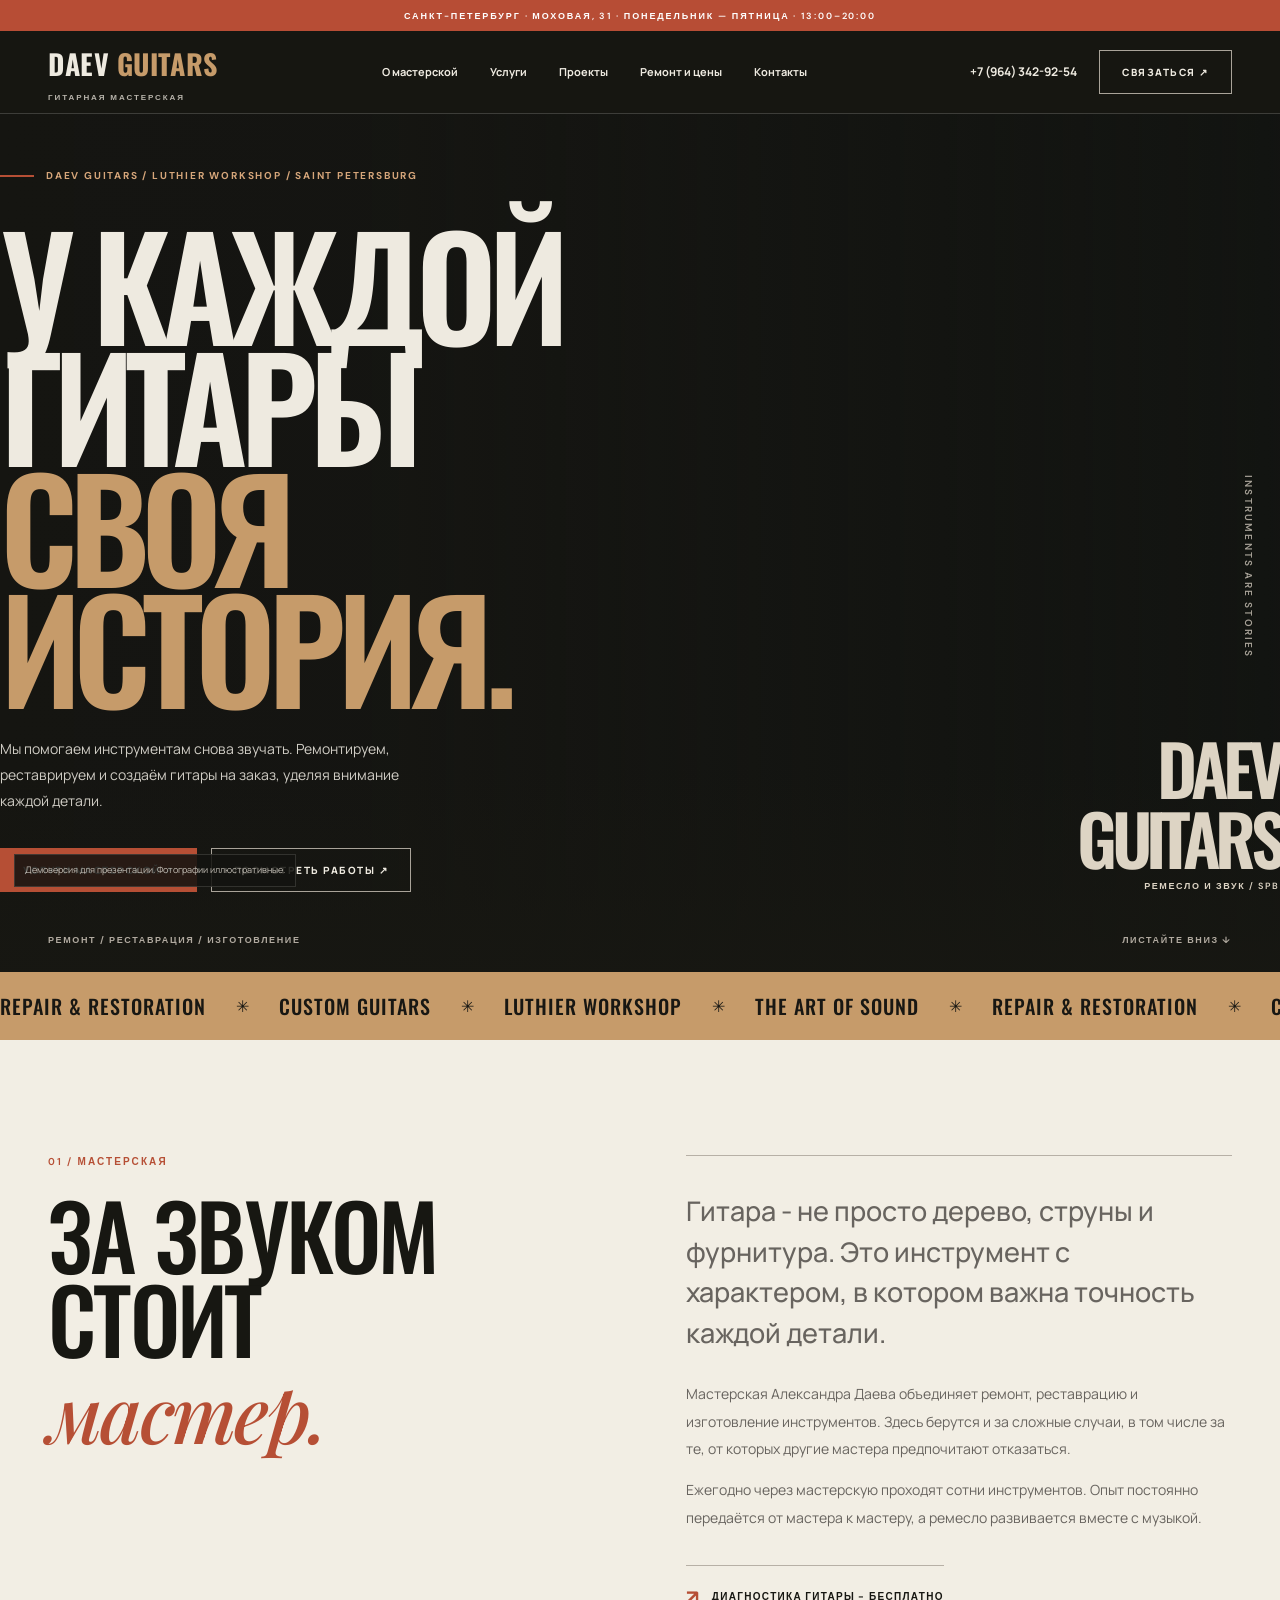
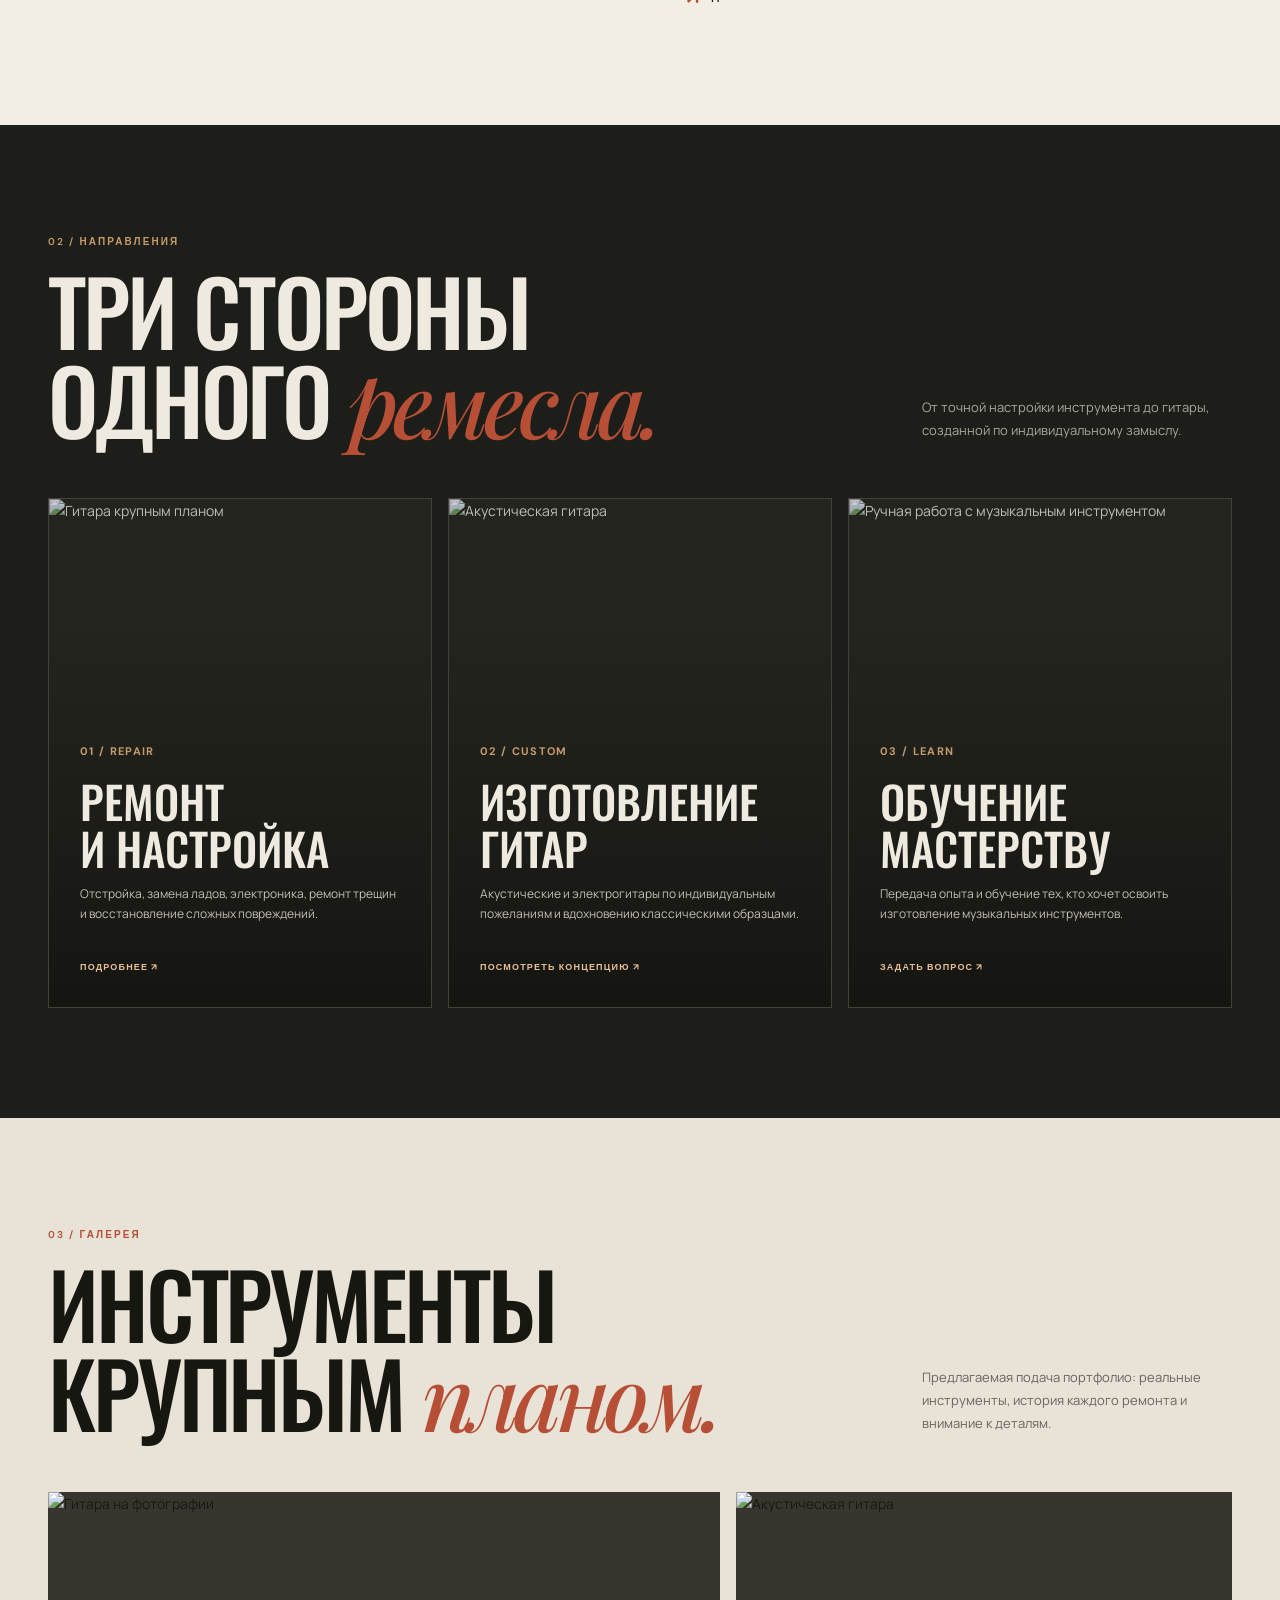
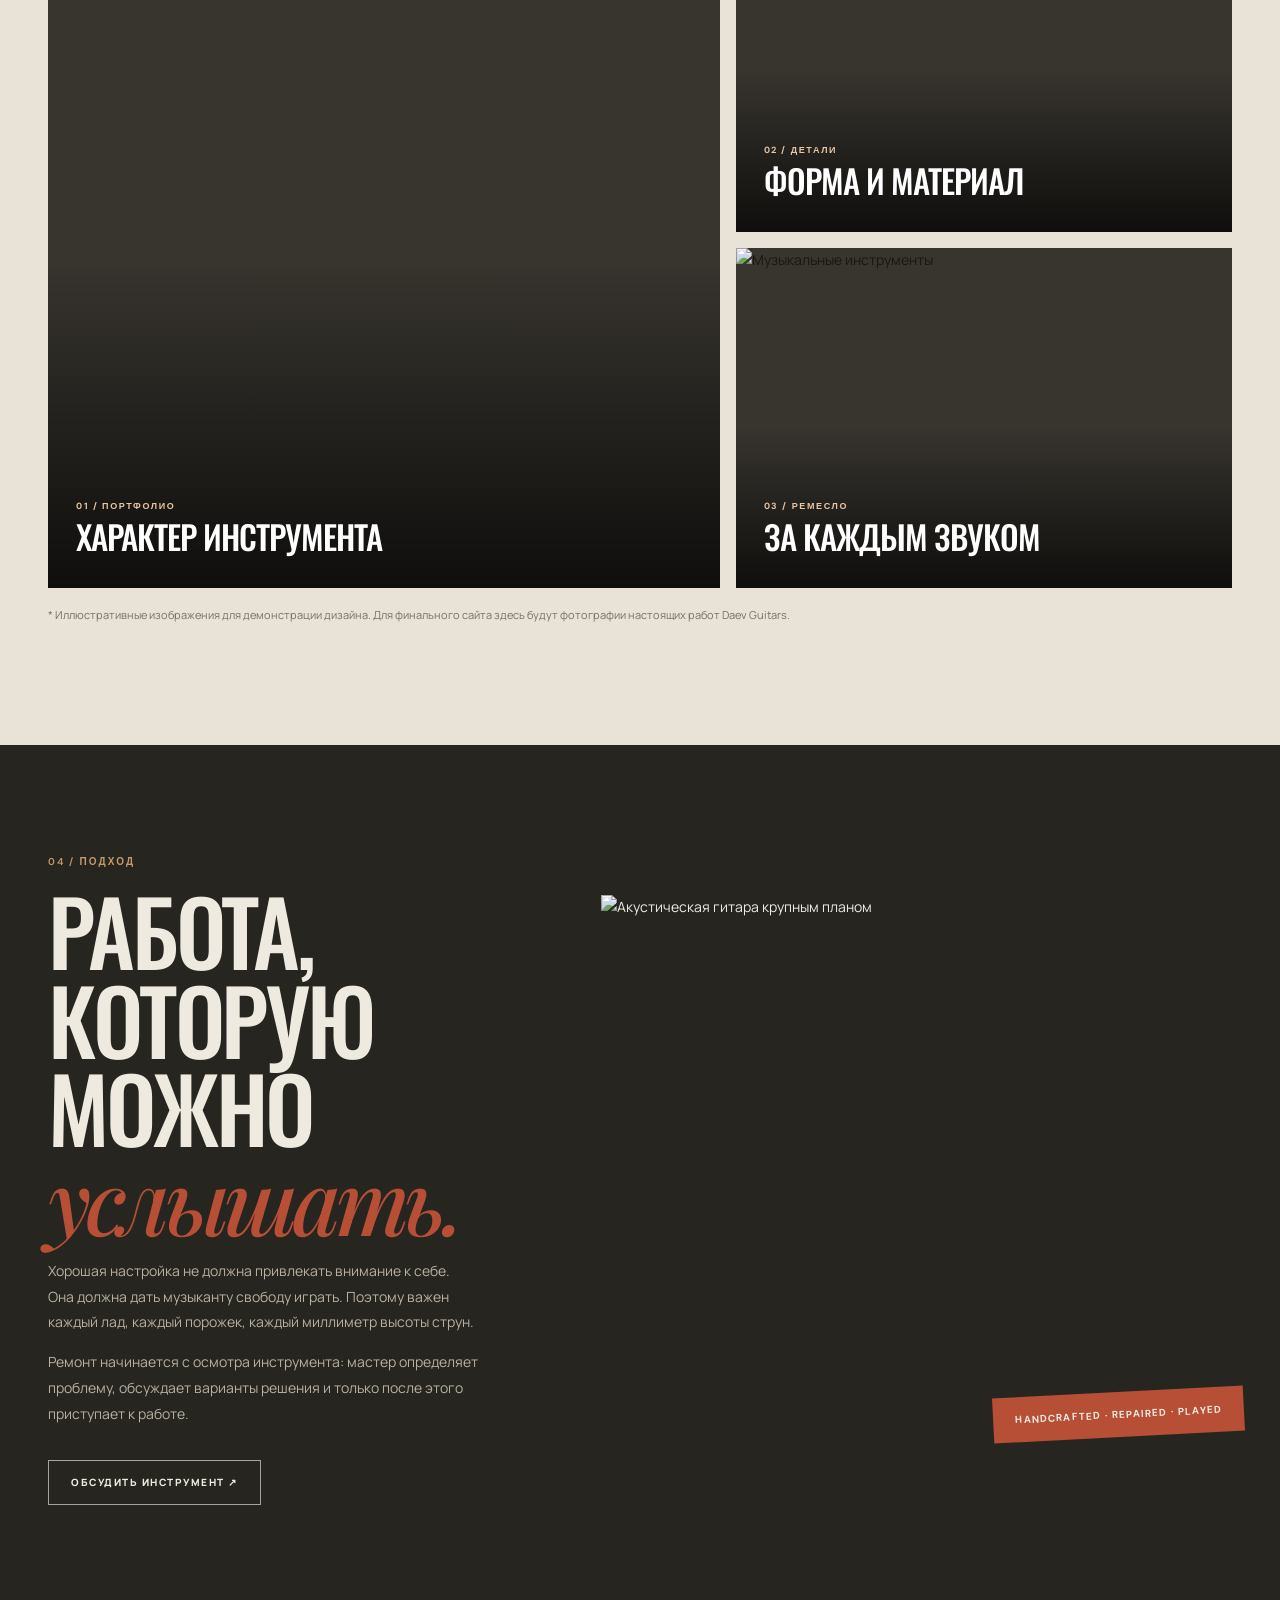
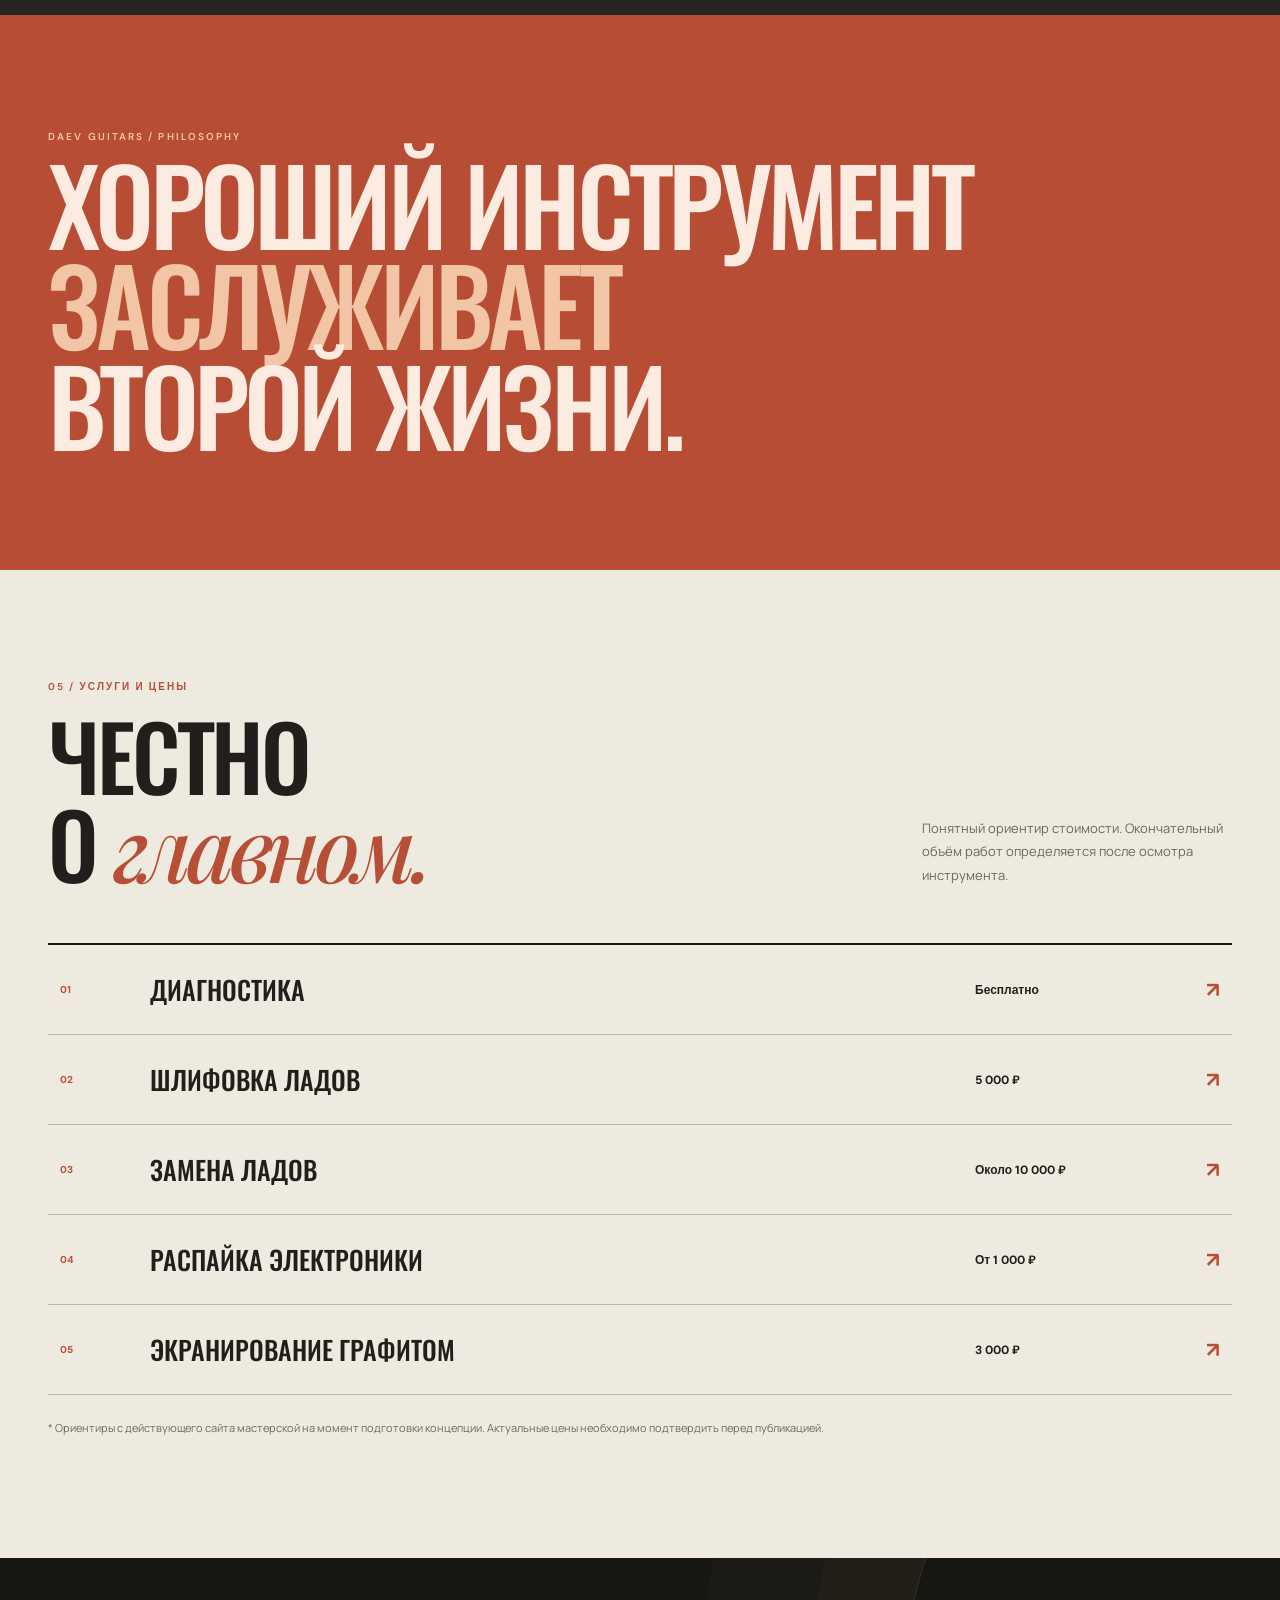
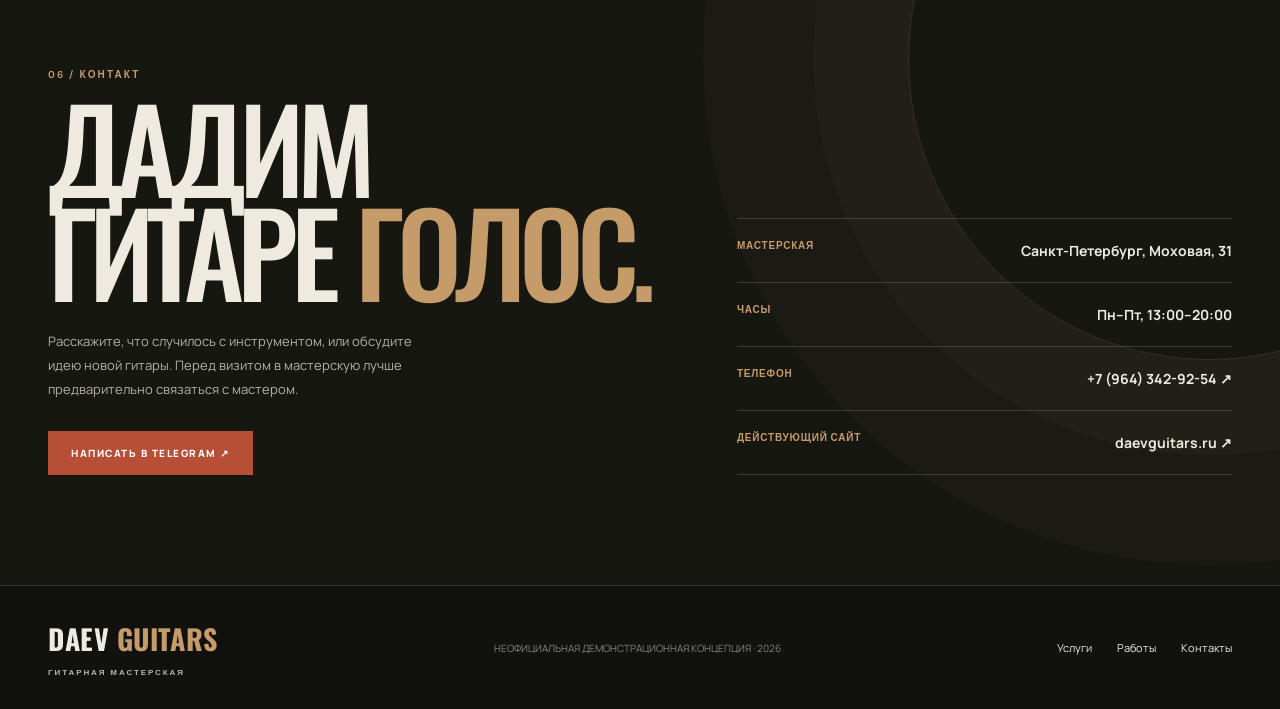
==== commit 06f07374: "Make guitar marquee continuous and seamless on wide screens" ====
--- a/index.html
+++ b/index.html
@@ -1,403 +1,4 @@
-<!doctype html>
-<html lang="ru">
-  <head>
-    <meta charset="utf-8" />
-    <meta name="viewport" content="width=device-width, initial-scale=1" />
-    <meta name="theme-color" content="#171712" />
-    <title>DAEV GUITARS — Гитарная мастерская Александра Даева</title>
-    <meta
-      name="description"
-      content="Концепция сайта мастерской Daev Guitars. Ремонт, реставрация, изготовление гитар в Санкт-Петербурге."
-    />
-    <link rel="stylesheet" href="wordpress/daev-guitars/assets/css/fonts.css" />
-    <link rel="stylesheet" href="wordpress/daev-guitars/assets/css/site.css" />
-  </head>
-  <body id="top">
-    <a class="skip-link" href="#main-content">К содержимому</a>
-    <div class="topline">
-      Санкт-Петербург · Моховая, 31 · Понедельник — пятница · 13:00–20:00
-    </div>
-    <header class="header">
-      <div class="container navrow">
-        <a class="logo" href="#top"
-          ><b>DAEV <span>GUITARS</span></b
-          ><small>ГИТАРНАЯ МАСТЕРСКАЯ</small></a
-        >
-        <nav class="links" id="menu" aria-label="Основная навигация">
-          <a href="#about">О мастерской</a><a href="#services">Услуги</a
-          ><a href="#portfolio">Проекты</a><a href="#prices">Ремонт и цены</a
-          ><a href="#contact">Контакты</a>
-        </nav>
-        <div class="headright">
-          <a class="phone" href="tel:+79643429254">+7 (964) 342-92-54</a
-          ><a class="btn" href="#contact">Связаться ↗</a
-          ><button
-            type="button"
-            class="navmenu"
-            id="toggle"
-            aria-label="Меню"
-            aria-controls="menu"
-            aria-expanded="false"
-            hidden
-          >
-            ☰
-          </button>
-        </div>
-      </div>
-    </header>
-    <main id="main-content" tabindex="-1">
-      <section class="hero">
-        <div class="hero-bg">
-          <picture
-            ><source
-              media="(max-width: 790px)"
-              srcset="wordpress/daev-guitars/assets/images/hero-small.webp" />
-            <img
-              src="wordpress/daev-guitars/assets/images/hero.webp"
-              alt=""
-              fetchpriority="high"
-          /></picture>
-        </div>
-        <div class="container hero-layout">
-          <div class="hero-copy">
-            <div class="hero-tag">
-              Daev Guitars / Luthier workshop / Saint Petersburg
-            </div>
-            <h1>
-              У каждой<br />
-              гитары
-              <span
-                >своя<br />
-                история.</span
-              >
-            </h1>
-            <p>
-              Мы помогаем инструментам снова звучать. Ремонтируем, реставрируем
-              и создаём гитары на заказ, уделяя внимание каждой детали.
-            </p>
-            <div class="hero-actions">
-              <a class="btn fill" href="#services">Услуги мастерской ↗</a
-              ><a class="btn" href="#portfolio">Посмотреть работы ↗</a>
-            </div>
-            <p class="illustration-note">
-              Демоверсия для презентации. Фотографии иллюстративные.
-            </p>
-          </div>
-          <div class="hero-number">
-            <strong>DAEV<br />GUITARS</strong
-            ><small>РЕМЕСЛО И ЗВУК / SPB</small>
-          </div>
-        </div>
-        <div class="hero-bottom">
-          <div class="container">
-            <span>Ремонт / Реставрация / Изготовление</span
-            ><span>Листайте вниз ↓</span>
-          </div>
-        </div>
-        <div class="vertical">INSTRUMENTS ARE STORIES</div>
-      </section>
-      <div class="strip" aria-hidden="true">
-        <div class="strip-track">
-          <div>
-            <span>REPAIR & RESTORATION</span><i>✳</i><span>CUSTOM GUITARS</span
-            ><i>✳</i><span>LUTHIER WORKSHOP</span><i>✳</i
-            ><span>THE ART OF SOUND</span><i>✳</i>
-          </div>
-          <div>
-            <span>REPAIR & RESTORATION</span><i>✳</i><span>CUSTOM GUITARS</span
-            ><i>✳</i><span>LUTHIER WORKSHOP</span><i>✳</i
-            ><span>THE ART OF SOUND</span><i>✳</i>
-          </div>
-        </div>
-      </div>
-      <section class="intro" id="about">
-        <div class="container intro-grid">
-          <div class="reveal">
-            <div class="label">01 / Мастерская</div>
-            <h2>За звуком<br />стоит <em>мастер.</em></h2>
-          </div>
-          <div class="intro-copy reveal">
-            <p class="lead">
-              Гитара - не просто дерево, струны и фурнитура. Это инструмент с
-              характером, в котором важна точность каждой детали.
-            </p>
-            <p>
-              Мастерская Александра Даева объединяет ремонт, реставрацию и
-              изготовление инструментов. Здесь берутся и за сложные случаи, в
-              том числе за те, от которых другие мастера предпочитают
-              отказаться.
-            </p>
-            <p>
-              Ежегодно через мастерскую проходят сотни инструментов. Опыт
-              постоянно передаётся от мастера к мастеру, а ремесло развивается
-              вместе с музыкой.
-            </p>
-            <div class="pill">Диагностика гитары - бесплатно</div>
-          </div>
-        </div>
-      </section>
-      <section class="section services" id="services">
-        <div class="container">
-          <div class="section-top reveal">
-            <div>
-              <div class="label">02 / Направления</div>
-              <h2 class="section-title">
-                Три стороны<br />одного <em>ремесла.</em>
-              </h2>
-            </div>
-            <p>
-              От точной настройки инструмента до гитары, созданной по
-              индивидуальному замыслу.
-            </p>
-          </div>
-          <div class="services-grid">
-            <a class="service reveal" href="#prices"
-              ><img
-                loading="lazy"
-                decoding="async"
-                src="wordpress/daev-guitars/assets/images/repair.webp"
-                alt="Гитара крупным планом"
-              />
-              <div class="service-content">
-                <span class="service-number">01 / REPAIR</span>
-                <h3>Ремонт<br />и настройка</h3>
-                <p>
-                  Отстройка, замена ладов, электроника, ремонт трещин и
-                  восстановление сложных повреждений.
-                </p>
-                <span class="service-link">Подробнее ↗</span>
-              </div></a
-            ><a class="service reveal" href="#portfolio"
-              ><img
-                loading="lazy"
-                decoding="async"
-                src="wordpress/daev-guitars/assets/images/custom.webp"
-                alt="Акустическая гитара"
-              />
-              <div class="service-content">
-                <span class="service-number">02 / CUSTOM</span>
-                <h3>Изготовление<br />гитар</h3>
-                <p>
-                  Акустические и электрогитары по индивидуальным пожеланиям и
-                  вдохновению классическими образцами.
-                </p>
-                <span class="service-link">Посмотреть концепцию ↗</span>
-              </div></a
-            ><a class="service reveal" href="#contact"
-              ><img
-                loading="lazy"
-                decoding="async"
-                src="wordpress/daev-guitars/assets/images/learn.webp"
-                alt="Ручная работа с музыкальным инструментом"
-              />
-              <div class="service-content">
-                <span class="service-number">03 / LEARN</span>
-                <h3>Обучение<br />мастерству</h3>
-                <p>
-                  Передача опыта и обучение тех, кто хочет освоить изготовление
-                  музыкальных инструментов.
-                </p>
-                <span class="service-link">Задать вопрос ↗</span>
-              </div></a
-            >
-          </div>
-        </div>
-      </section>
-      <section class="section portfolio" id="portfolio">
-        <div class="container">
-          <div class="section-top reveal">
-            <div>
-              <div class="label">03 / Галерея</div>
-              <h2 class="section-title">
-                Инструменты<br />крупным <em>планом.</em>
-              </h2>
-            </div>
-            <p>
-              Предлагаемая подача портфолио: реальные инструменты, история
-              каждого ремонта и внимание к деталям.
-            </p>
-          </div>
-          <div class="gallery">
-            <div class="gallery-item reveal">
-              <img
-                loading="lazy"
-                decoding="async"
-                src="wordpress/daev-guitars/assets/images/repair.webp"
-                alt="Гитара на фотографии"
-              />
-              <div class="gallery-caption">
-                <small>01 / Портфолио</small
-                ><strong>Характер инструмента</strong>
-              </div>
-            </div>
-            <div class="gallery-item reveal">
-              <img
-                loading="lazy"
-                decoding="async"
-                src="wordpress/daev-guitars/assets/images/acoustic.webp"
-                alt="Акустическая гитара"
-              />
-              <div class="gallery-caption">
-                <small>02 / Детали</small><strong>Форма и материал</strong>
-              </div>
-            </div>
-            <div class="gallery-item reveal">
-              <img
-                loading="lazy"
-                decoding="async"
-                src="wordpress/daev-guitars/assets/images/instruments.webp"
-                alt="Музыкальные инструменты"
-              />
-              <div class="gallery-caption">
-                <small>03 / Ремесло</small><strong>За каждым звуком</strong>
-              </div>
-            </div>
-          </div>
-          <p class="gallery-note">
-            * Иллюстративные изображения для демонстрации дизайна. Для
-            финального сайта здесь будут фотографии настоящих работ Daev
-            Guitars.
-          </p>
-        </div>
-      </section>
-      <section class="section workshop">
-        <div class="container workshop-layout">
-          <div class="workshop-text reveal">
-            <div class="label">04 / Подход</div>
-            <h2 class="section-title">
-              Работа, которую<br />можно <em>услышать.</em>
-            </h2>
-            <p>
-              Хорошая настройка не должна привлекать внимание к себе. Она должна
-              дать музыканту свободу играть. Поэтому важен каждый лад, каждый
-              порожек, каждый миллиметр высоты струн.
-            </p>
-            <p>
-              Ремонт начинается с осмотра инструмента: мастер определяет
-              проблему, обсуждает варианты решения и только после этого
-              приступает к работе.
-            </p>
-            <a href="#contact" class="btn" style="margin-top: 19px"
-              >Обсудить инструмент ↗</a
-            >
-          </div>
-          <div class="workshop-photo reveal">
-            <img
-              loading="lazy"
-              decoding="async"
-              src="wordpress/daev-guitars/assets/images/acoustic.webp"
-              alt="Акустическая гитара крупным планом"
-            />
-          </div>
-        </div>
-      </section>
-      <section class="quote">
-        <div class="container reveal">
-          <div class="label">DAEV GUITARS / PHILOSOPHY</div>
-          <h2 class="quote-title">
-            Хороший инструмент<br />
-            <span>заслуживает</span><br />
-            второй жизни.
-          </h2>
-        </div>
-      </section>
-      <section class="section price" id="prices">
-        <div class="container">
-          <div class="section-top reveal">
-            <div>
-              <div class="label">05 / Услуги и цены</div>
-              <h2 class="section-title">Честно<br />о <em>главном.</em></h2>
-            </div>
-            <p>
-              Понятный ориентир стоимости. Окончательный объём работ
-              определяется после осмотра инструмента.
-            </p>
-          </div>
-          <div class="price-table">
-            <div class="price-row">
-              <span class="n">01</span><strong>Диагностика</strong
-              ><span>Бесплатно</span><span class="arr">↗</span>
-            </div>
-            <div class="price-row">
-              <span class="n">02</span><strong>Шлифовка ладов</strong
-              ><span>5 000 ₽</span><span class="arr">↗</span>
-            </div>
-            <div class="price-row">
-              <span class="n">03</span><strong>Замена ладов</strong
-              ><span>Около 10 000 ₽</span><span class="arr">↗</span>
-            </div>
-            <div class="price-row">
-              <span class="n">04</span><strong>Распайка электроники</strong
-              ><span>От 1 000 ₽</span><span class="arr">↗</span>
-            </div>
-            <div class="price-row">
-              <span class="n">05</span><strong>Экранирование графитом</strong
-              ><span>3 000 ₽</span><span class="arr">↗</span>
-            </div>
-          </div>
-          <p class="price-foot">
-            * Ориентиры с действующего сайта мастерской на момент подготовки
-            концепции. Актуальные цены необходимо подтвердить перед публикацией.
-          </p>
-        </div>
-      </section>
-      <section class="section cta" id="contact">
-        <div class="container cta-grid">
-          <div class="reveal">
-            <div class="label">06 / Контакт</div>
-            <h2 class="cta-title">
-              Дадим<br />
-              гитаре <span>голос.</span>
-            </h2>
-            <p class="cta-copy">
-              Расскажите, что случилось с инструментом, или обсудите идею новой
-              гитары. Перед визитом в мастерскую лучше предварительно связаться
-              с мастером.
-            </p>
-            <a
-              class="btn fill"
-              href="https://t.me/daevguitar"
-              target="_blank"
-              rel="noopener noreferrer"
-              >Написать в Telegram ↗</a
-            >
-          </div>
-          <div class="cta-list reveal">
-            <div>
-              <small>Мастерская</small
-              ><strong>Санкт-Петербург, Моховая, 31</strong>
-            </div>
-            <div><small>Часы</small><strong>Пн–Пт, 13:00–20:00</strong></div>
-            <a href="tel:+79643429254"
-              ><small>Телефон</small><strong>+7 (964) 342-92-54 ↗</strong></a
-            ><a
-              href="https://daevguitars.ru/"
-              target="_blank"
-              rel="noopener noreferrer"
-              ><small>Действующий сайт</small
-              ><strong>daevguitars.ru ↗</strong></a
-            >
-          </div>
-        </div>
-      </section>
-    </main>
-    <footer class="footer">
-      <div class="container footer-row">
-        <a class="logo" href="#top"
-          ><b>DAEV <span>GUITARS</span></b
-          ><small>ГИТАРНАЯ МАСТЕРСКАЯ</small></a
-        ><span class="footnote"
-          >НЕОФИЦИАЛЬНАЯ ДЕМОНСТРАЦИОННАЯ КОНЦЕПЦИЯ · 2026</span
-        >
-        <div class="footer-links">
-          <a href="#services">Услуги</a><a href="#portfolio">Работы</a
-          ><a href="#contact">Контакты</a>
-        </div>
-      </div>
-    </footer>
-    <button type="button" id="toTop" aria-label="Наверх" title="Наверх" hidden>
-      ↑
-    </button>
-    <script src="wordpress/daev-guitars/assets/js/site.js" defer></script>
-  </body>
-</html>
+<!doctype html><html lang="ru"><head><meta charset="utf-8"><meta name="viewport" content="width=device-width, initial-scale=1"><meta name="theme-color" content="#171712"><title>DAEV GUITARS — Гитарная мастерская Александра Даева</title><meta name="description" content="Концепция сайта мастерской Daev Guitars. Ремонт, реставрация, изготовление гитар в Санкт-Петербурге."><link rel="preconnect" href="https://fonts.googleapis.com"><link rel="preconnect" href="https://fonts.gstatic.com" crossorigin><link href="https://fonts.googleapis.com/css2?family=DM+Sans:wght@400;500;600;700&family=Manrope:wght@400;500;600;700;800&family=Oswald:wght@400;500;600;700&family=Playfair+Display:ital,wght@1,500&display=swap" rel="stylesheet"><style>
+:root{--dark:#171712;--dark2:#22221d;--cream:#eeeae0;--paper:#f2eee4;--line:rgba(255,255,255,.15);--red:#b64f35;--copper:#c69b6a;--gray:#a5a299;--font:'Manrope',sans-serif;--display:'Oswald',Impact,sans-serif}*{box-sizing:border-box}html{scroll-behavior:smooth}body{margin:0;background:var(--dark);color:var(--cream);font:14px/1.65 var(--font);overflow-x:hidden}a{color:inherit;text-decoration:none}button{cursor:pointer;font:inherit}img{display:block;max-width:100%}::selection{background:var(--red);color:white}.container{width:min(1380px,calc(100% - 96px));margin:auto}.label{font:600 10px/1.3 'DM Sans',sans-serif;letter-spacing:.21em;text-transform:uppercase;color:var(--copper)}.section{padding:110px 0}.section-title{font:500 clamp(56px,7vw,104px)/.99 var(--display);text-transform:uppercase;letter-spacing:-.035em;margin:18px 0 0}.section-title em{font-family:'Playfair Display',serif;font-weight:500;text-transform:none;letter-spacing:-.06em;color:var(--red)}.topline{height:31px;background:#b74d35;color:#fff;display:flex;justify-content:center;align-items:center;font:600 9px 'DM Sans',sans-serif;letter-spacing:.21em;text-transform:uppercase}.header{height:83px;display:flex;align-items:center;border-bottom:1px solid rgba(255,255,255,.17);background:rgba(23,23,18,.91);backdrop-filter:blur(14px);position:sticky;top:0;z-index:40}.navrow{display:flex;justify-content:space-between;align-items:center;gap:20px;height:100%}.logo{display:flex;flex-direction:column;line-height:.9;letter-spacing:-.055em;white-space:nowrap}.logo b{font:700 28px var(--display);letter-spacing:.02em}.logo b span{color:var(--copper)}.logo small{font:600 8px 'DM Sans',sans-serif;letter-spacing:.24em;margin-top:8px;color:#b8b4ab}.links{display:flex;align-items:center;gap:32px}.links a{font-size:11px;font-weight:700;transition:color .2s}.links a:hover{color:var(--copper)}.headright{display:flex;align-items:center;gap:22px}.phone{font-size:12px;font-weight:700}.btn{border:1px solid #a9a399;padding:13px 22px;background:transparent;color:var(--cream);font-size:10px;text-transform:uppercase;letter-spacing:.15em;font-weight:800;display:inline-flex;align-items:center;justify-content:center;gap:21px;transition:.25s}.btn:hover{background:var(--copper);border-color:var(--copper);color:var(--dark)}.btn.fill{background:var(--red);border-color:var(--red);color:white}.btn.fill:hover{background:#a3402a}.navmenu{display:none;border:1px solid var(--line);color:var(--cream);background:transparent;width:42px;height:42px;font-size:22px}.hero{min-height:740px;position:relative;display:flex;align-items:center;background:#121411;isolation:isolate;overflow:hidden}.hero-bg{position:absolute;inset:0;background:linear-gradient(90deg,#151510 0%,rgba(21,21,16,.97) 31%,rgba(21,21,16,.45) 72%,rgba(21,21,16,.08) 100%),url('https://images.unsplash.com/photo-1510915361894-db8b60106cb1?auto=format&fit=crop&w=1800&q=88') center 42%/cover;z-index:-2;filter:saturate(.7)}.hero:after{content:"";pointer-events:none;position:absolute;inset:0;background:linear-gradient(0deg,rgba(23,23,18,.9),transparent 24%);z-index:-1}.hero-layout{width:100%;display:grid;grid-template-columns:1fr .35fr;align-items:center;min-height:740px;padding:55px 0 80px}.hero-copy{position:relative;z-index:1;max-width:900px}.hero-tag{display:flex;gap:12px;align-items:center;font:700 10px 'DM Sans',sans-serif;letter-spacing:.18em;color:#d6a67a;text-transform:uppercase}.hero-tag:before{content:"";width:34px;height:2px;background:var(--red)}h1{font:600 clamp(86px,11vw,174px)/.86 var(--display);letter-spacing:-.063em;margin:40px 0 30px;text-transform:uppercase;max-width:970px}h1 span{display:block;color:var(--copper)}.hero-copy>p{font-size:14px;max-width:450px;color:#d0cdc5;line-height:1.85;margin:0 0 34px}.hero-actions{display:flex;gap:14px;flex-wrap:wrap}.hero-number{align-self:end;justify-self:end;text-align:right;display:flex;flex-direction:column;gap:8px;color:#ddd4c4}.hero-number strong{font:600 70px var(--display);line-height:1;letter-spacing:-.08em}.hero-number small{font:600 9px 'DM Sans',sans-serif;letter-spacing:.18em;text-transform:uppercase}.hero-bottom{position:absolute;left:0;right:0;bottom:26px}.hero-bottom .container{display:flex;justify-content:space-between;align-items:center;gap:20px;color:#b1aaa0;font:700 9px 'DM Sans',sans-serif;letter-spacing:.18em;text-transform:uppercase}.vertical{position:absolute;right:25px;top:42%;writing-mode:vertical-rl;color:#a6a096;font:600 10px 'DM Sans',sans-serif;letter-spacing:.22em}.strip{background:var(--copper);color:#181713;padding:19px 0;overflow:hidden}.strip-track{display:flex;align-items:center;gap:0;white-space:nowrap;width:max-content;animation:slide 48s linear infinite;will-change:transform}.strip span{font:500 20px var(--display);text-transform:uppercase;letter-spacing:.05em}.strip i{font-style:normal;font-size:16px}.strip-track>div{display:flex;flex:none;gap:30px;align-items:center;padding-right:30px}@keyframes slide{to{transform:translateX(-50%)}}.intro{background:var(--paper);color:var(--dark);padding:115px 0}.intro-grid{display:grid;grid-template-columns:1fr 1.1fr;gap:11vw;align-items:start}.intro .label{color:var(--red)}.intro h2{font:500 clamp(54px,7vw,99px)/.93 var(--display);letter-spacing:-.03em;text-transform:uppercase;margin:24px 0}.intro h2 em{font:italic 500 .88em 'Playfair Display',serif;color:var(--red);text-transform:none}.intro-copy{border-top:1px solid #b7b0a6;padding-top:35px}.intro-copy .lead{font-size:clamp(20px,2.2vw,27px);line-height:1.5;font-weight:500;margin:0 0 27px}.intro-copy p{font-size:14px;line-height:1.95;color:#68645f}.pill{display:inline-flex;gap:12px;align-items:center;border-top:1px solid #b7b0a6;padding-top:18px;margin-top:20px;font:700 10px 'DM Sans',sans-serif;text-transform:uppercase;letter-spacing:.13em}.pill:before{content:'↗';color:var(--red);font-size:20px}.services{background:#1d1e1a}.section-top{display:flex;justify-content:space-between;align-items:end;gap:40px;margin-bottom:52px}.section-top p{max-width:310px;color:#aaa79c;font-size:13px;line-height:1.8;margin:0 0 4px}.services-grid{display:grid;grid-template-columns:repeat(3,1fr);gap:16px}.service{background:#292923;min-height:510px;position:relative;overflow:hidden;display:flex;flex-direction:column;justify-content:end;border:1px solid #454039;transition:transform .35s,border-color .35s}.service:hover{transform:translateY(-7px);border-color:var(--copper)}.service img{position:absolute;inset:0;width:100%;height:100%;object-fit:cover;filter:saturate(.65);transition:transform .7s;z-index:0}.service:hover img{transform:scale(1.05)}.service:before{content:'';position:absolute;inset:0;background:linear-gradient(0deg,rgba(20,20,17,.98),rgba(20,20,17,.22) 75%);z-index:1}.service-content{position:relative;z-index:2;padding:31px}.service-number{font:700 11px 'DM Sans',sans-serif;color:var(--copper);letter-spacing:.12em}.service h3{font:500 clamp(35px,3.5vw,52px)/1.05 var(--display);text-transform:uppercase;margin:16px 0 10px}.service p{font-size:12px;color:#c3bfb6;line-height:1.7;max-width:330px}.service-link{margin-top:25px;display:inline-flex;gap:13px;align-items:center;text-transform:uppercase;letter-spacing:.13em;font:700 9px 'DM Sans',sans-serif;color:#e9c199}.portfolio{background:#e8e2d7;color:var(--dark)}.portfolio .label{color:var(--red)}.portfolio .section-top p{color:#69645f}.gallery{display:grid;grid-template-columns:1.15fr .85fr;grid-template-rows:340px 340px;gap:16px}.gallery-item{position:relative;overflow:hidden;background:#38352f}.gallery-item:first-child{grid-row:span 2}.gallery-item img{width:100%;height:100%;object-fit:cover;transition:transform .6s;filter:saturate(.7)}.gallery-item:hover img{transform:scale(1.04)}.gallery-item:after{content:'';position:absolute;inset:0;background:linear-gradient(0deg,rgba(0,0,0,.74),transparent 48%)}.gallery-caption{position:absolute;bottom:27px;left:28px;z-index:2;color:#fff;display:flex;flex-direction:column}.gallery-caption small{font:700 9px 'DM Sans',sans-serif;letter-spacing:.18em;text-transform:uppercase;color:#eac6a4}.gallery-caption strong{font:500 33px var(--display);text-transform:uppercase;letter-spacing:-.03em}.gallery-note{color:#777069;margin-top:18px;font-size:11px}.workshop{background:#27251f}.workshop-layout{display:grid;grid-template-columns:.82fr 1.18fr;gap:9vw;align-items:center}.workshop-text p{color:#b8b0a3;font-size:14px;line-height:1.85;max-width:430px}.workshop-photo{position:relative;height:570px}.workshop-photo img{width:85%;height:100%;object-fit:cover;filter:saturate(.58)}.workshop-photo:after{content:'HANDCRAFTED · REPAIRED · PLAYED';position:absolute;right:-12px;bottom:28px;background:var(--red);font:700 10px 'DM Sans',sans-serif;letter-spacing:.12em;padding:16px 22px;transform:rotate(-3deg)}.quote{background:#b74d35;color:#fbebe0;padding:115px 0}.quote p{font:500 clamp(51px,8.2vw,117px)/.96 var(--display);letter-spacing:-.045em;text-transform:uppercase;margin:10px 0 0;max-width:1200px}.quote p span{color:#f1c5a5}.quote .label{color:#f4c9ad}.price{background:#eeeae0;color:#201f1c}.price .label{color:var(--red)}.price .section-top p{color:#6c675e}.price-table{border-top:2px solid var(--dark)}.price-row{display:grid;grid-template-columns:70px 1fr 190px 35px;gap:20px;align-items:center;padding:25px 12px;border-bottom:1px solid #bdb6aa;transition:background .2s}.price-row:hover{background:#e0d9cb}.price-row .n{font:700 10px 'DM Sans',sans-serif;color:var(--red)}.price-row strong{font:500 26px var(--display);text-transform:uppercase}.price-row span{font:700 12px 'DM Sans',sans-serif}.price-row .arr{text-align:right;color:var(--red);font-size:21px}.price-foot{font-size:11px;color:#6d6962;margin-top:24px}.cta{background:#171712;position:relative;overflow:hidden}.cta:before{content:"";position:absolute;width:600px;height:600px;right:-230px;top:-200px;border:1px solid rgba(198,155,106,.18);border-radius:50%;box-shadow:0 0 0 95px rgba(198,155,106,.035),0 0 0 205px rgba(198,155,106,.02);pointer-events:none}.cta-grid{display:grid;grid-template-columns:1fr .8fr;gap:70px;align-items:end;position:relative}.cta-title{font:500 clamp(68px,9vw,135px)/.9 var(--display);letter-spacing:-.06em;text-transform:uppercase;margin:14px 0 26px}.cta-title span{color:var(--copper)}.cta-copy{font-size:13px;color:#b5afa6;line-height:1.85;max-width:370px;margin:0 0 30px}.cta-list{border-top:1px solid var(--line)}.cta-list a,.cta-list div{padding:20px 0;border-bottom:1px solid var(--line);display:flex;justify-content:space-between;gap:15px;font-weight:700}.cta-list small{color:var(--copper);font:700 10px 'DM Sans',sans-serif;text-transform:uppercase;letter-spacing:.08em}.cta-list strong{font-size:14px}.footer{background:#11110e;border-top:1px solid var(--line);padding:32px 0}.footer-row{display:flex;justify-content:space-between;align-items:center;gap:25px}.footer a.logo{font-size:13px}.footnote{font-size:10px;color:#89847b}.footer-links{display:flex;gap:25px;font-size:11px}.reveal{opacity:0;transform:translateY(25px);transition:opacity .7s ease,transform .7s ease}.reveal.visible{opacity:1;transform:none}#toTop{position:fixed;bottom:22px;right:22px;border:1px solid #726354;background:#282820;color:#fff;width:42px;height:42px;z-index:30;opacity:0;pointer-events:none;transition:.3s}#toTop.show{opacity:1;pointer-events:auto}.note-banner{position:fixed;left:14px;bottom:13px;background:rgba(20,20,16,.88);border:1px solid rgba(255,255,255,.13);color:#c5c0b8;padding:8px 10px;z-index:25;font-size:9px;max-width:290px;pointer-events:none}
+@media(max-width:1100px){.links{gap:18px}.phone{display:none}.container{width:min(100% - 60px,1380px)}.hero-layout{grid-template-columns:1fr .2fr}h1{font-size:clamp(75px,11.5vw,130px)}.service{min-height:440px}.service h3{font-size:38px}}@media(max-width:790px){.container{width:calc(100% - 36px)}.topline{font-size:8px}.header{height:69px}.links{display:none;position:absolute;left:0;right:0;top:69px;background:#20201b;border-bottom:1px solid #514638;padding:25px 18px;flex-direction:column;align-items:flex-start;gap:22px}.links.open{display:flex}.headright .btn{display:none}.navmenu{display:block}.hero{min-height:640px}.hero-bg{background:linear-gradient(90deg,rgba(21,21,16,.93),rgba(21,21,16,.63)),url('https://images.unsplash.com/photo-1510915361894-db8b60106cb1?auto=format&fit=crop&w=1200&q=85') center/cover}.hero-layout{display:block;min-height:640px;padding:70px 0 100px}.hero-number{display:none}h1{font-size:clamp(75px,14vw,112px);max-width:100%;line-height:.93}.hero-copy>p{max-width:430px}.vertical{display:none}.section{padding:78px 0}.intro{padding:78px 0}.intro-grid,.workshop-layout,.cta-grid{grid-template-columns:1fr;gap:35px}.section-top{display:block}.section-top p{margin-top:23px}.services-grid{grid-template-columns:1fr 1fr}.service{min-height:390px}.service:last-child{grid-column:1/-1;min-height:340px}.gallery{grid-template-columns:1fr 1fr;grid-template-rows:300px 300px}.workshop-photo{height:450px}.price-row{grid-template-columns:32px 1fr 105px 20px;gap:10px}.price-row strong{font-size:20px}.price-row span{font-size:10px}.quote{padding:75px 0}.footer-row{flex-wrap:wrap}}@media(max-width:520px){.topline{text-align:center;font-size:7px;letter-spacing:.14em}.container{width:calc(100% - 30px)}.logo b{font-size:24px}.hero{min-height:0}.hero-layout{min-height:610px;padding:70px 0 90px}h1{font-size:clamp(58px,16vw,85px);letter-spacing:-.052em;overflow-wrap:anywhere}.hero-tag{font-size:8px}.hero-copy>p{font-size:12px}.hero-actions .btn{width:100%}.hero-bottom .container{font-size:8px}.hero-bottom .container span:last-child{display:none}.section-title{font-size:clamp(46px,12vw,70px)}.intro h2{font-size:clamp(48px,13vw,73px)}.intro-copy .lead{font-size:19px}.services-grid{grid-template-columns:1fr}.service{min-height:440px}.service:last-child{grid-column:auto;min-height:440px}.gallery{grid-template-columns:1fr;grid-template-rows:450px 250px 250px}.gallery-item:first-child{grid-row:span 1}.gallery-caption strong{font-size:26px}.workshop-photo{height:340px}.workshop-photo img{width:95%}.workshop-photo:after{font-size:7px;padding:11px;right:0}.quote p{font-size:clamp(44px,11vw,70px)}.price-row{grid-template-columns:25px 1fr 75px 12px;padding:18px 4px;gap:7px}.price-row strong{font-size:17px}.price-row span{font-size:9px}.cta-title{font-size:clamp(63px,16vw,95px)}.footer-links{flex-wrap:wrap}.note-banner{max-width:200px;font-size:8px}}@media(prefers-reduced-motion:reduce){html{scroll-behavior:auto}*{transition:none!important;animation:none!important}.reveal{opacity:1;transform:none}}
+</style></head><body><div class="topline">Санкт-Петербург · Моховая, 31 · Понедельник — пятница · 13:00–20:00</div><header class="header"><div class="container navrow"><a class="logo" href="#top" aria-label="Daev Guitars, на главную"><b>DAEV <span>GUITARS</span></b><small>ГИТАРНАЯ МАСТЕРСКАЯ</small></a><nav class="links" id="menu"><a href="#about">О мастерской</a><a href="#services">Услуги</a><a href="#portfolio">Проекты</a><a href="#prices">Ремонт и цены</a><a href="#contact">Контакты</a></nav><div class="headright"><a class="phone" href="tel:+79643429254">+7 (964) 342-92-54</a><a class="btn" href="#contact">Связаться ↗</a><button class="navmenu" id="toggle" aria-label="Открыть меню" aria-expanded="false">☰</button></div></div></header><main id="top"><section class="hero"><div class="hero-bg"></div><div class="container hero-layout"><div class="hero-copy"><div class="hero-tag">Daev Guitars / Luthier workshop / Saint Petersburg</div><h1>У каждой<br>гитары<span>своя<br>история.</span></h1><p>Мы помогаем инструментам снова звучать. Ремонтируем, реставрируем и создаём гитары на заказ, уделяя внимание каждой детали.</p><div class="hero-actions"><a class="btn fill" href="#services">Услуги мастерской ↗</a><a class="btn" href="#portfolio">Посмотреть работы ↗</a></div></div><div class="hero-number"><strong>DAEV<br>GUITARS</strong><small>РЕМЕСЛО И ЗВУК / SPB</small></div></div><div class="hero-bottom"><div class="container"><span>Ремонт / Реставрация / Изготовление</span><span>Листайте вниз ↓</span></div></div><div class="vertical">INSTRUMENTS ARE STORIES</div></section><div class="strip" aria-hidden="true"><div class="strip-track"><div><span>REPAIR & RESTORATION</span><i>✳</i><span>CUSTOM GUITARS</span><i>✳</i><span>LUTHIER WORKSHOP</span><i>✳</i><span>THE ART OF SOUND</span><i>✳</i><span>REPAIR & RESTORATION</span><i>✳</i><span>CUSTOM GUITARS</span><i>✳</i><span>LUTHIER WORKSHOP</span><i>✳</i><span>THE ART OF SOUND</span><i>✳</i><span>REPAIR & RESTORATION</span><i>✳</i><span>CUSTOM GUITARS</span><i>✳</i><span>LUTHIER WORKSHOP</span><i>✳</i><span>THE ART OF SOUND</span><i>✳</i></div><div><span>REPAIR & RESTORATION</span><i>✳</i><span>CUSTOM GUITARS</span><i>✳</i><span>LUTHIER WORKSHOP</span><i>✳</i><span>THE ART OF SOUND</span><i>✳</i><span>REPAIR & RESTORATION</span><i>✳</i><span>CUSTOM GUITARS</span><i>✳</i><span>LUTHIER WORKSHOP</span><i>✳</i><span>THE ART OF SOUND</span><i>✳</i><span>REPAIR & RESTORATION</span><i>✳</i><span>CUSTOM GUITARS</span><i>✳</i><span>LUTHIER WORKSHOP</span><i>✳</i><span>THE ART OF SOUND</span><i>✳</i></div></div></div><section class="intro" id="about"><div class="container intro-grid"><div class="reveal"><div class="label">01 / Мастерская</div><h2>За звуком<br>стоит <em>мастер.</em></h2></div><div class="intro-copy reveal"><p class="lead">Гитара - не просто дерево, струны и фурнитура. Это инструмент с характером, в котором важна точность каждой детали.</p><p>Мастерская Александра Даева объединяет ремонт, реставрацию и изготовление инструментов. Здесь берутся и за сложные случаи, в том числе за те, от которых другие мастера предпочитают отказаться.</p><p>Ежегодно через мастерскую проходят сотни инструментов. Опыт постоянно передаётся от мастера к мастеру, а ремесло развивается вместе с музыкой.</p><div class="pill">Диагностика гитары - бесплатно</div></div></div></section><section class="section services" id="services"><div class="container"><div class="section-top reveal"><div><div class="label">02 / Направления</div><h2 class="section-title">Три стороны<br>одного <em>ремесла.</em></h2></div><p>От точной настройки инструмента до гитары, созданной по индивидуальному замыслу.</p></div><div class="services-grid"><a class="service reveal" href="#prices"><img src="https://images.unsplash.com/photo-1510915361894-db8b60106cb1?auto=format&fit=crop&w=1100&q=85" alt="Гитара крупным планом"><div class="service-content"><span class="service-number">01 / REPAIR</span><h3>Ремонт<br>и настройка</h3><p>Отстройка, замена ладов, электроника, ремонт трещин и восстановление сложных повреждений.</p><span class="service-link">Подробнее ↗</span></div></a><a class="service reveal" href="#portfolio"><img src="https://images.unsplash.com/photo-1516924962500-2b4b3b99ea02?auto=format&fit=crop&w=1100&q=85" alt="Акустическая гитара"><div class="service-content"><span class="service-number">02 / CUSTOM</span><h3>Изготовление<br>гитар</h3><p>Акустические и электрогитары по индивидуальным пожеланиям и вдохновению классическими образцами.</p><span class="service-link">Посмотреть концепцию ↗</span></div></a><a class="service reveal" href="#contact"><img src="https://images.unsplash.com/photo-1511196044526-5cb3bcb7071b?auto=format&fit=crop&w=1100&q=85" alt="Ручная работа с музыкальным инструментом"><div class="service-content"><span class="service-number">03 / LEARN</span><h3>Обучение<br>мастерству</h3><p>Передача опыта и обучение тех, кто хочет освоить изготовление музыкальных инструментов.</p><span class="service-link">Задать вопрос ↗</span></div></a></div></div></section><section class="section portfolio" id="portfolio"><div class="container"><div class="section-top reveal"><div><div class="label">03 / Галерея</div><h2 class="section-title">Инструменты<br>крупным <em>планом.</em></h2></div><p>Предлагаемая подача портфолио: реальные инструменты, история каждого ремонта и внимание к деталям.</p></div><div class="gallery"><div class="gallery-item reveal"><img src="https://images.unsplash.com/photo-1510915361894-db8b60106cb1?auto=format&fit=crop&w=1300&q=88" alt="Гитара на фотографии"><div class="gallery-caption"><small>01 / Портфолио</small><strong>Характер инструмента</strong></div></div><div class="gallery-item reveal"><img src="https://images.unsplash.com/photo-1525201548942-d8732f6617a0?auto=format&fit=crop&w=900&q=88" alt="Акустическая гитара"><div class="gallery-caption"><small>02 / Детали</small><strong>Форма и материал</strong></div></div><div class="gallery-item reveal"><img src="https://images.unsplash.com/photo-1550291652-6ea9114a47b1?auto=format&fit=crop&w=900&q=88" alt="Музыкальные инструменты"><div class="gallery-caption"><small>03 / Ремесло</small><strong>За каждым звуком</strong></div></div></div><p class="gallery-note">* Иллюстративные изображения для демонстрации дизайна. Для финального сайта здесь будут фотографии настоящих работ Daev Guitars.</p></div></section><section class="section workshop"><div class="container workshop-layout"><div class="workshop-text reveal"><div class="label">04 / Подход</div><h2 class="section-title">Работа, которую<br>можно <em>услышать.</em></h2><p>Хорошая настройка не должна привлекать внимание к себе. Она должна дать музыканту свободу играть. Поэтому важен каждый лад, каждый порожек, каждый миллиметр высоты струн.</p><p>Ремонт начинается с осмотра инструмента: мастер определяет проблему, обсуждает варианты решения и только после этого приступает к работе.</p><a href="#contact" class="btn" style="margin-top:19px">Обсудить инструмент ↗</a></div><div class="workshop-photo reveal"><img src="https://images.unsplash.com/photo-1525201548942-d8732f6617a0?auto=format&fit=crop&w=1100&q=85" alt="Акустическая гитара крупным планом" loading="lazy"></div></div></section><section class="quote"><div class="container reveal"><div class="label">DAEV GUITARS / PHILOSOPHY</div><p>Хороший инструмент<br><span>заслуживает</span><br>второй жизни.</p></div></section><section class="section price" id="prices"><div class="container"><div class="section-top reveal"><div><div class="label">05 / Услуги и цены</div><h2 class="section-title">Честно<br>о <em>главном.</em></h2></div><p>Понятный ориентир стоимости. Окончательный объём работ определяется после осмотра инструмента.</p></div><div class="price-table"><div class="price-row"><span class="n">01</span><strong>Диагностика</strong><span>Бесплатно</span><span class="arr">↗</span></div><div class="price-row"><span class="n">02</span><strong>Шлифовка ладов</strong><span>5 000 ₽</span><span class="arr">↗</span></div><div class="price-row"><span class="n">03</span><strong>Замена ладов</strong><span>Около 10 000 ₽</span><span class="arr">↗</span></div><div class="price-row"><span class="n">04</span><strong>Распайка электроники</strong><span>От 1 000 ₽</span><span class="arr">↗</span></div><div class="price-row"><span class="n">05</span><strong>Экранирование графитом</strong><span>3 000 ₽</span><span class="arr">↗</span></div></div><p class="price-foot">* Ориентиры с действующего сайта мастерской на момент подготовки концепции. Актуальные цены необходимо подтвердить перед публикацией.</p></div></section><section class="section cta" id="contact"><div class="container cta-grid"><div class="reveal"><div class="label">06 / Контакт</div><h2 class="cta-title">Дадим<br>гитаре <span>голос.</span></h2><p class="cta-copy">Расскажите, что случилось с инструментом, или обсудите идею новой гитары. Перед визитом в мастерскую лучше предварительно связаться с мастером.</p><a class="btn fill" href="https://t.me/daevguitar" target="_blank" rel="noopener noreferrer">Написать в Telegram ↗</a></div><div class="cta-list reveal"><div><small>Мастерская</small><strong>Санкт-Петербург, Моховая, 31</strong></div><div><small>Часы</small><strong>Пн–Пт, 13:00–20:00</strong></div><a href="tel:+79643429254"><small>Телефон</small><strong>+7 (964) 342-92-54 ↗</strong></a><a href="https://daevguitars.ru/" target="_blank" rel="noopener noreferrer"><small>Действующий сайт</small><strong>daevguitars.ru ↗</strong></a></div></div></section></main><footer class="footer"><div class="container footer-row"><a class="logo" href="#top"><b>DAEV <span>GUITARS</span></b><small>ГИТАРНАЯ МАСТЕРСКАЯ</small></a><span class="footnote">НЕОФИЦИАЛЬНАЯ ДЕМОНСТРАЦИОННАЯ КОНЦЕПЦИЯ · 2026</span><div class="footer-links"><a href="#services">Услуги</a><a href="#portfolio">Работы</a><a href="#contact">Контакты</a></div></div></footer><div class="note-banner">Демоверсия для презентации. Фотографии иллюстративные.</div><button id="toTop" aria-label="Наверх" title="Наверх">↑</button><script>const menu=document.getElementById('menu'),toggle=document.getElementById('toggle');toggle.addEventListener('click',()=>{const b=menu.classList.toggle('open');toggle.textContent=b?'×':'☰';toggle.setAttribute('aria-expanded',String(b))});menu.querySelectorAll('a').forEach(a=>a.addEventListener('click',()=>{menu.classList.remove('open');toggle.textContent='☰';toggle.setAttribute('aria-expanded','false')}));if('IntersectionObserver'in window){const obs=new IntersectionObserver(es=>es.forEach(e=>{if(e.isIntersecting){e.target.classList.add('visible');obs.unobserve(e.target)}}),{threshold:.08});document.querySelectorAll('.reveal').forEach(e=>obs.observe(e))}else document.querySelectorAll('.reveal').forEach(e=>e.classList.add('visible'));const topBtn=document.getElementById('toTop');addEventListener('scroll',()=>topBtn.classList.toggle('show',scrollY>650),{passive:true});topBtn.addEventListener('click',()=>scrollTo({top:0,behavior:'smooth'}));</script></body></html>
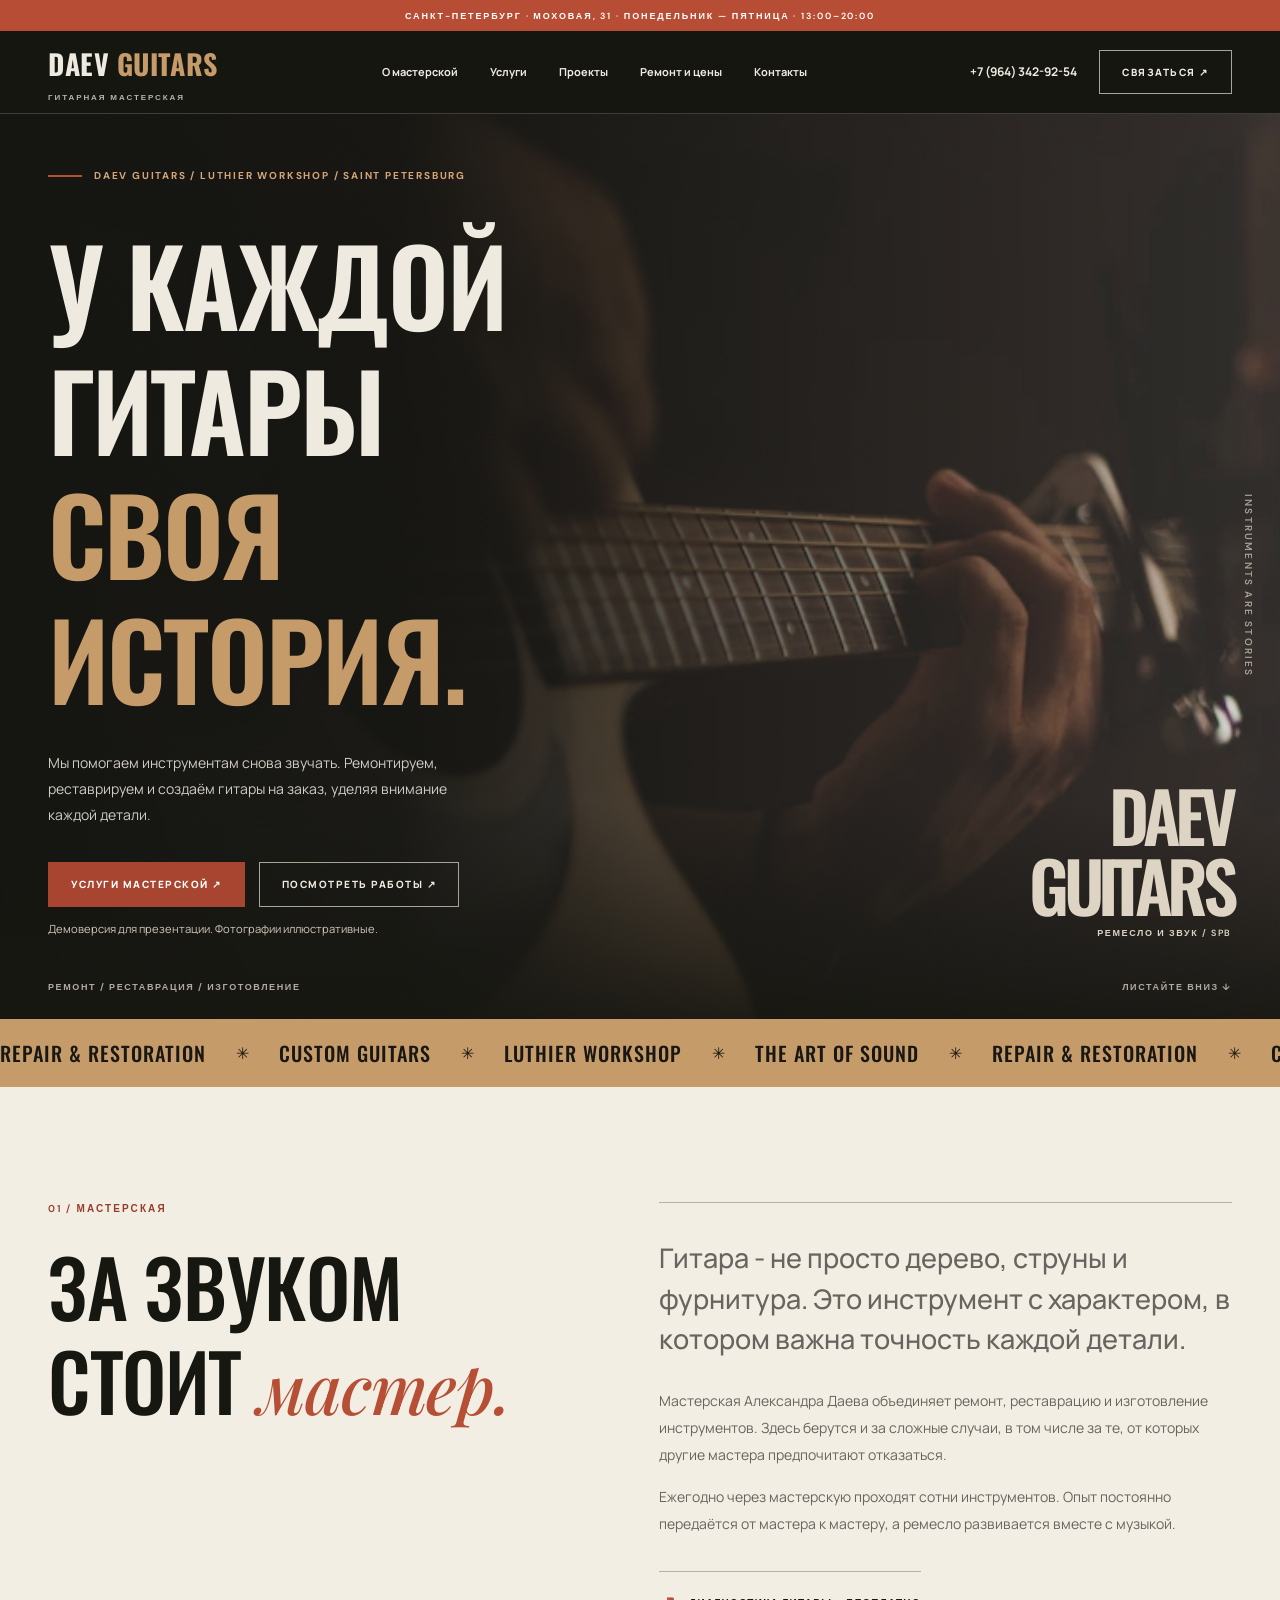
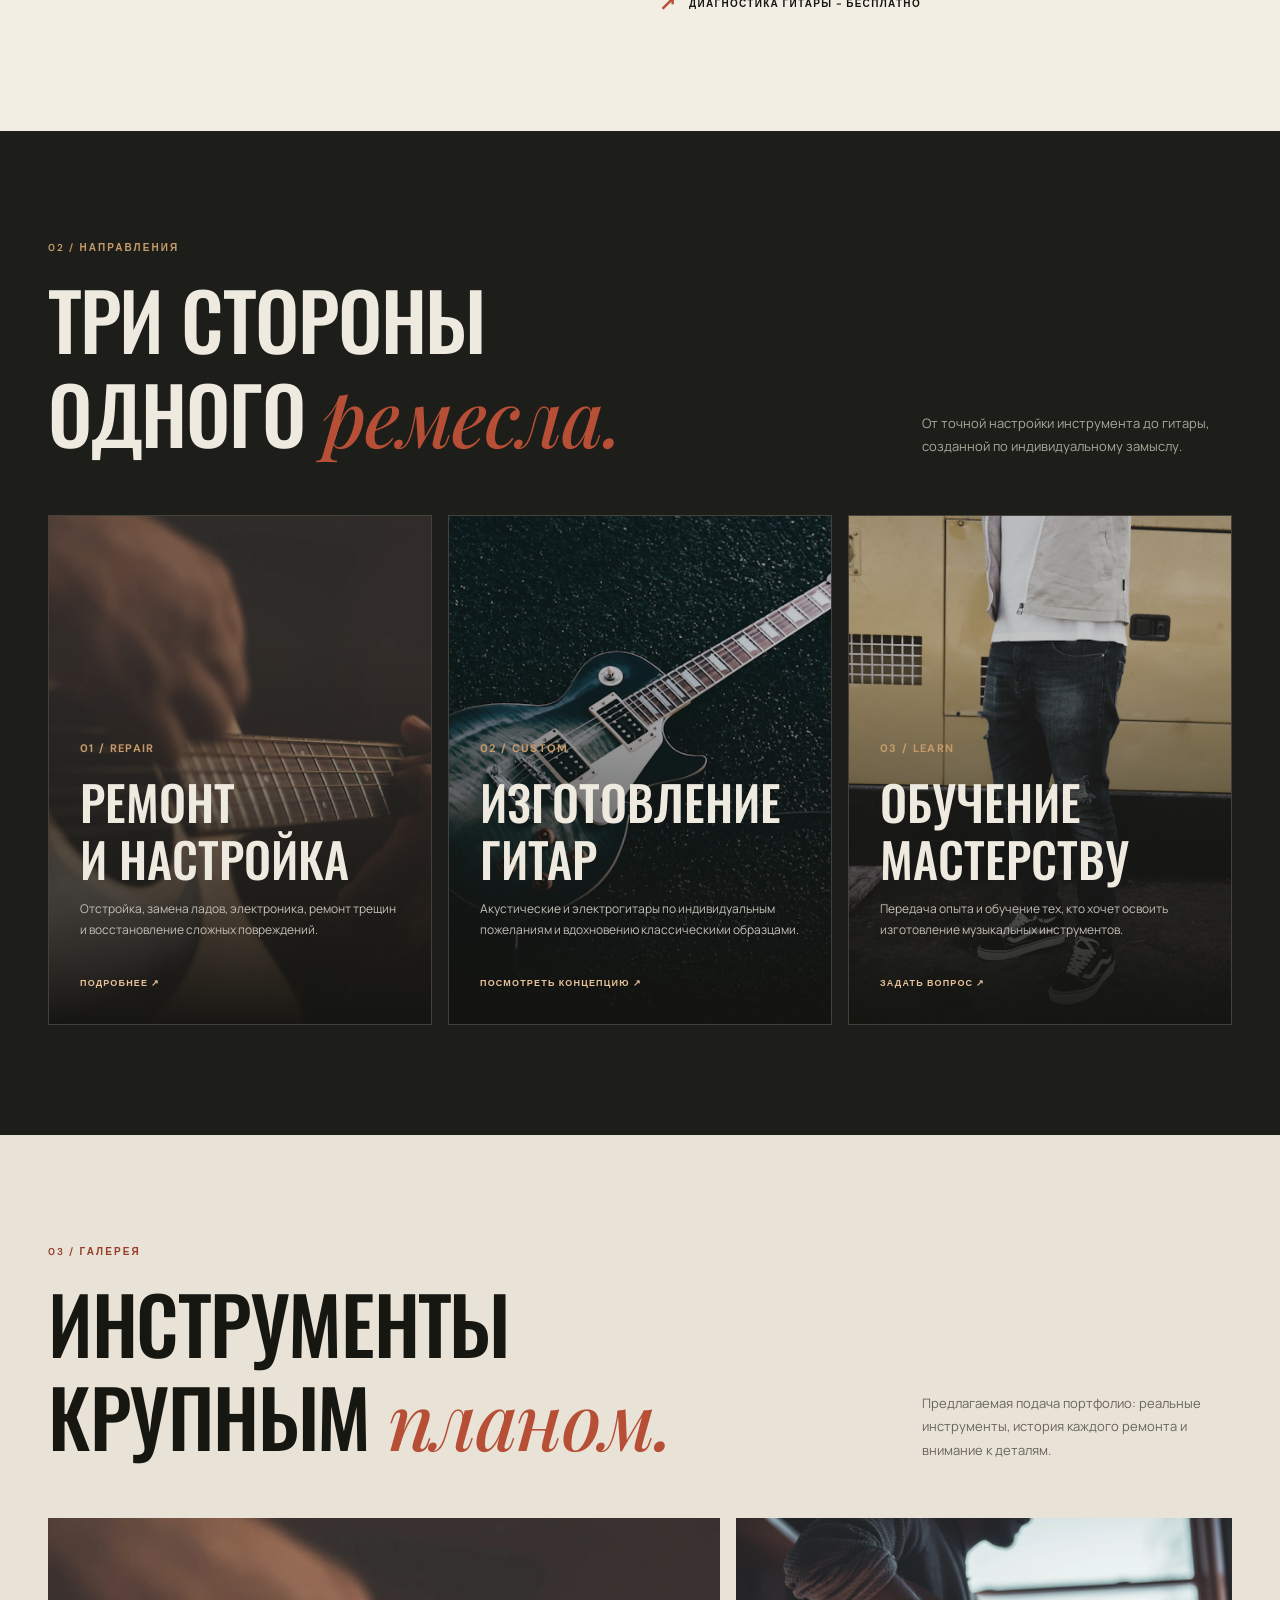
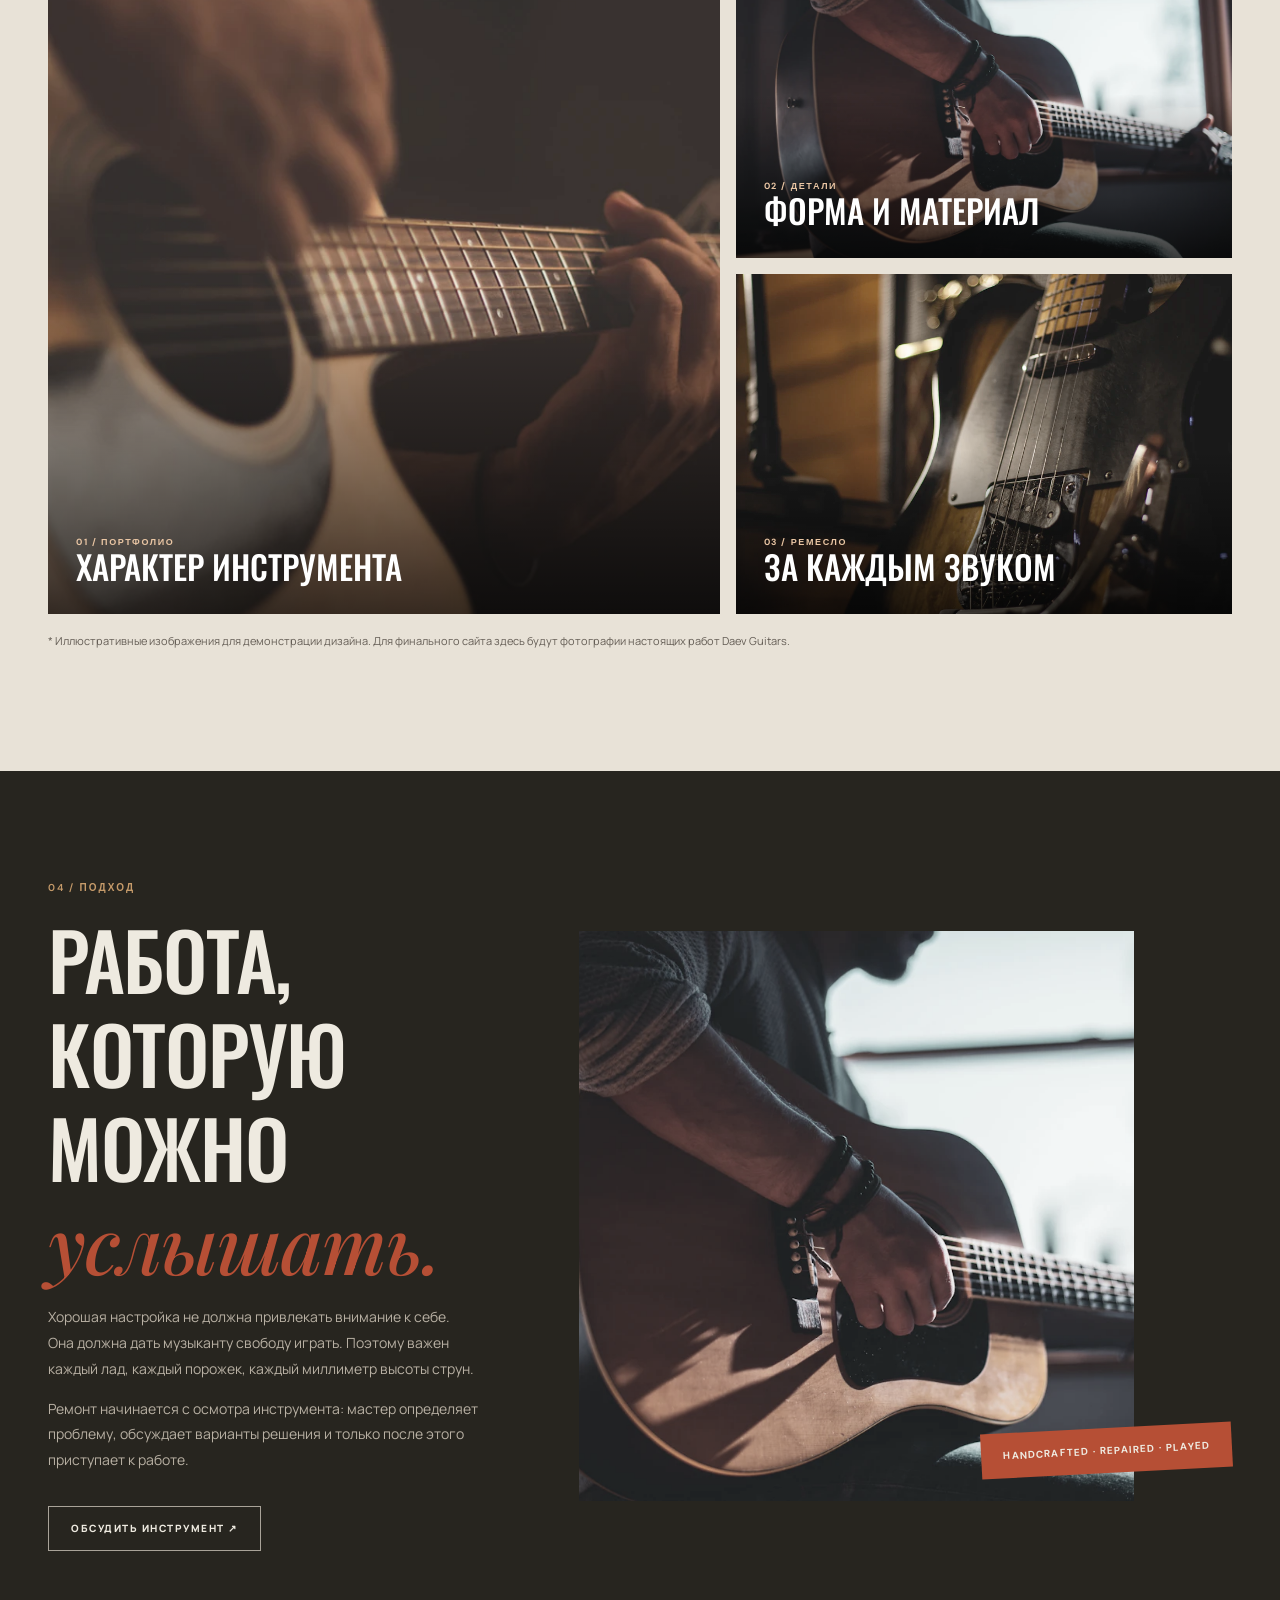
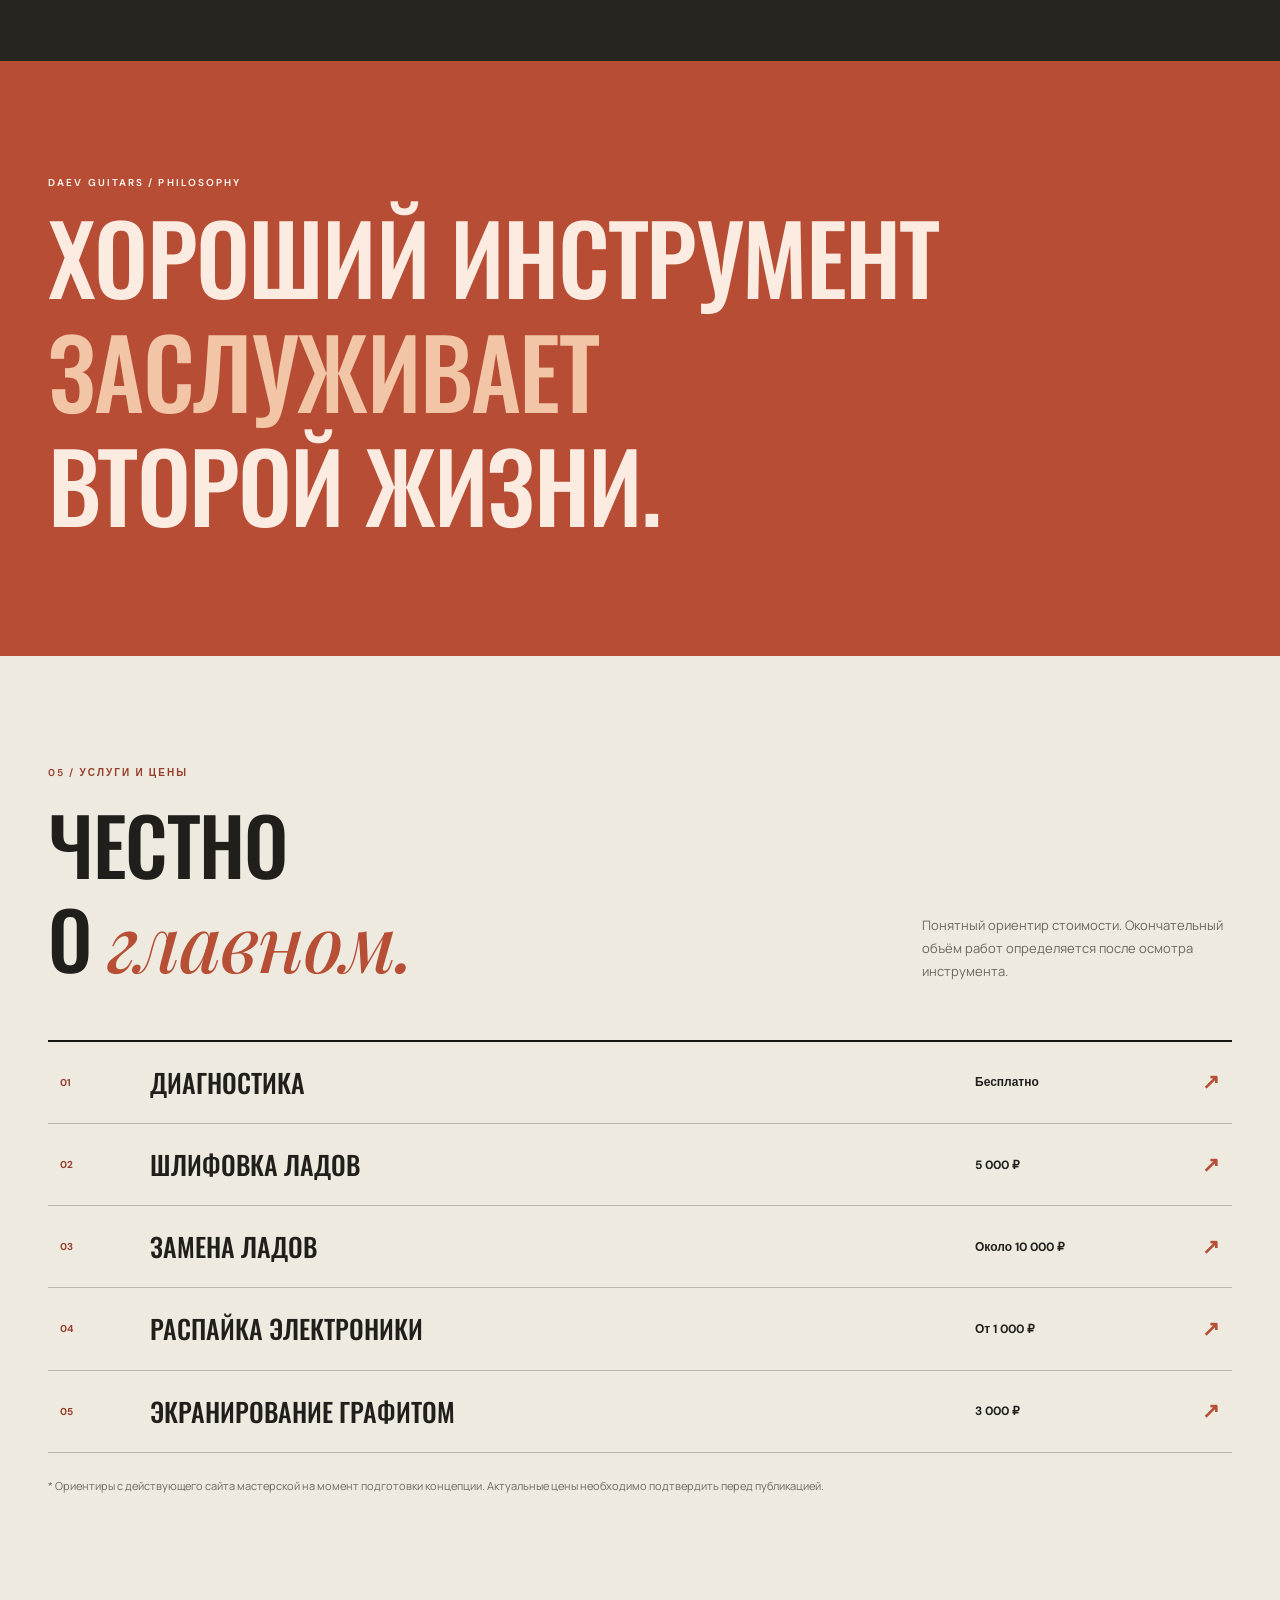
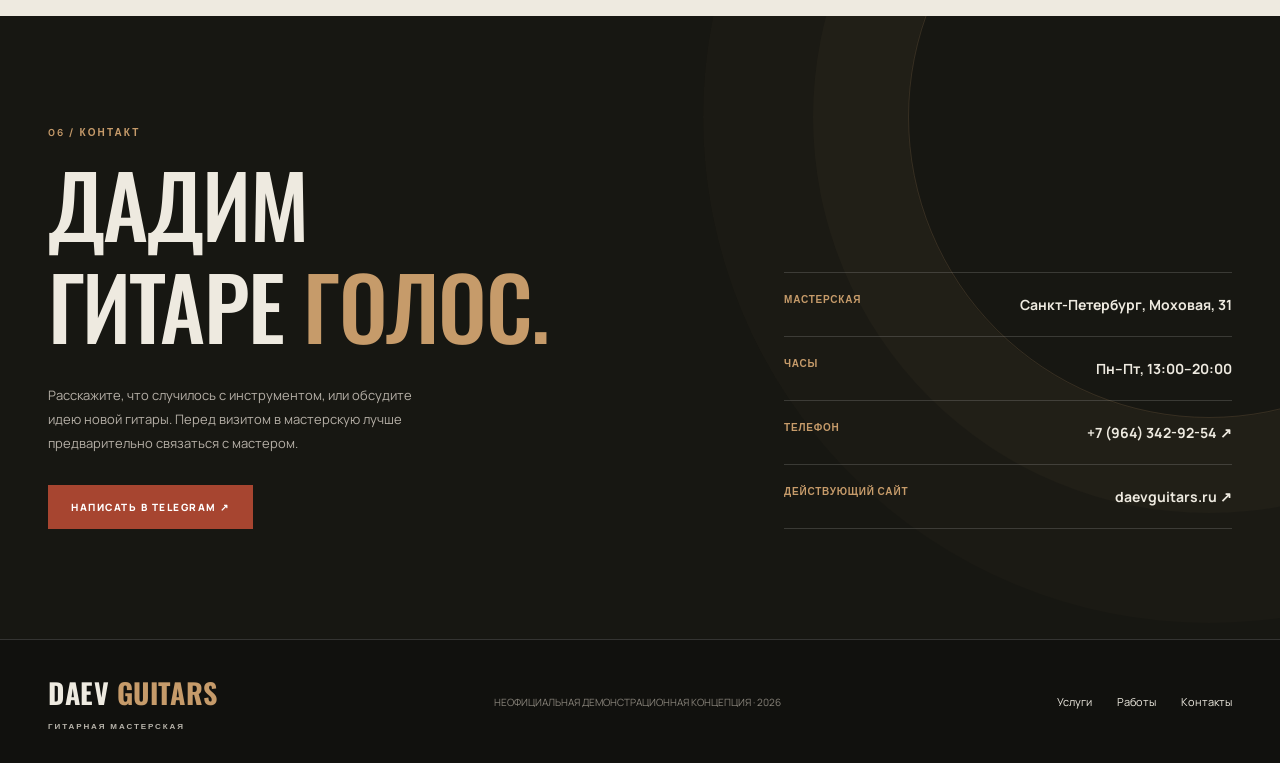
==== commit 7bfa52f2: "Make guitar marquee continuous and seamless on wide screens" ====
--- a/index.html
+++ b/index.html
@@ -1,4 +1,395 @@
-<!doctype html><html lang="ru"><head><meta charset="utf-8"><meta name="viewport" content="width=device-width, initial-scale=1"><meta name="theme-color" content="#171712"><title>DAEV GUITARS — Гитарная мастерская Александра Даева</title><meta name="description" content="Концепция сайта мастерской Daev Guitars. Ремонт, реставрация, изготовление гитар в Санкт-Петербурге."><link rel="preconnect" href="https://fonts.googleapis.com"><link rel="preconnect" href="https://fonts.gstatic.com" crossorigin><link href="https://fonts.googleapis.com/css2?family=DM+Sans:wght@400;500;600;700&family=Manrope:wght@400;500;600;700;800&family=Oswald:wght@400;500;600;700&family=Playfair+Display:ital,wght@1,500&display=swap" rel="stylesheet"><style>
-:root{--dark:#171712;--dark2:#22221d;--cream:#eeeae0;--paper:#f2eee4;--line:rgba(255,255,255,.15);--red:#b64f35;--copper:#c69b6a;--gray:#a5a299;--font:'Manrope',sans-serif;--display:'Oswald',Impact,sans-serif}*{box-sizing:border-box}html{scroll-behavior:smooth}body{margin:0;background:var(--dark);color:var(--cream);font:14px/1.65 var(--font);overflow-x:hidden}a{color:inherit;text-decoration:none}button{cursor:pointer;font:inherit}img{display:block;max-width:100%}::selection{background:var(--red);color:white}.container{width:min(1380px,calc(100% - 96px));margin:auto}.label{font:600 10px/1.3 'DM Sans',sans-serif;letter-spacing:.21em;text-transform:uppercase;color:var(--copper)}.section{padding:110px 0}.section-title{font:500 clamp(56px,7vw,104px)/.99 var(--display);text-transform:uppercase;letter-spacing:-.035em;margin:18px 0 0}.section-title em{font-family:'Playfair Display',serif;font-weight:500;text-transform:none;letter-spacing:-.06em;color:var(--red)}.topline{height:31px;background:#b74d35;color:#fff;display:flex;justify-content:center;align-items:center;font:600 9px 'DM Sans',sans-serif;letter-spacing:.21em;text-transform:uppercase}.header{height:83px;display:flex;align-items:center;border-bottom:1px solid rgba(255,255,255,.17);background:rgba(23,23,18,.91);backdrop-filter:blur(14px);position:sticky;top:0;z-index:40}.navrow{display:flex;justify-content:space-between;align-items:center;gap:20px;height:100%}.logo{display:flex;flex-direction:column;line-height:.9;letter-spacing:-.055em;white-space:nowrap}.logo b{font:700 28px var(--display);letter-spacing:.02em}.logo b span{color:var(--copper)}.logo small{font:600 8px 'DM Sans',sans-serif;letter-spacing:.24em;margin-top:8px;color:#b8b4ab}.links{display:flex;align-items:center;gap:32px}.links a{font-size:11px;font-weight:700;transition:color .2s}.links a:hover{color:var(--copper)}.headright{display:flex;align-items:center;gap:22px}.phone{font-size:12px;font-weight:700}.btn{border:1px solid #a9a399;padding:13px 22px;background:transparent;color:var(--cream);font-size:10px;text-transform:uppercase;letter-spacing:.15em;font-weight:800;display:inline-flex;align-items:center;justify-content:center;gap:21px;transition:.25s}.btn:hover{background:var(--copper);border-color:var(--copper);color:var(--dark)}.btn.fill{background:var(--red);border-color:var(--red);color:white}.btn.fill:hover{background:#a3402a}.navmenu{display:none;border:1px solid var(--line);color:var(--cream);background:transparent;width:42px;height:42px;font-size:22px}.hero{min-height:740px;position:relative;display:flex;align-items:center;background:#121411;isolation:isolate;overflow:hidden}.hero-bg{position:absolute;inset:0;background:linear-gradient(90deg,#151510 0%,rgba(21,21,16,.97) 31%,rgba(21,21,16,.45) 72%,rgba(21,21,16,.08) 100%),url('https://images.unsplash.com/photo-1510915361894-db8b60106cb1?auto=format&fit=crop&w=1800&q=88') center 42%/cover;z-index:-2;filter:saturate(.7)}.hero:after{content:"";pointer-events:none;position:absolute;inset:0;background:linear-gradient(0deg,rgba(23,23,18,.9),transparent 24%);z-index:-1}.hero-layout{width:100%;display:grid;grid-template-columns:1fr .35fr;align-items:center;min-height:740px;padding:55px 0 80px}.hero-copy{position:relative;z-index:1;max-width:900px}.hero-tag{display:flex;gap:12px;align-items:center;font:700 10px 'DM Sans',sans-serif;letter-spacing:.18em;color:#d6a67a;text-transform:uppercase}.hero-tag:before{content:"";width:34px;height:2px;background:var(--red)}h1{font:600 clamp(86px,11vw,174px)/.86 var(--display);letter-spacing:-.063em;margin:40px 0 30px;text-transform:uppercase;max-width:970px}h1 span{display:block;color:var(--copper)}.hero-copy>p{font-size:14px;max-width:450px;color:#d0cdc5;line-height:1.85;margin:0 0 34px}.hero-actions{display:flex;gap:14px;flex-wrap:wrap}.hero-number{align-self:end;justify-self:end;text-align:right;display:flex;flex-direction:column;gap:8px;color:#ddd4c4}.hero-number strong{font:600 70px var(--display);line-height:1;letter-spacing:-.08em}.hero-number small{font:600 9px 'DM Sans',sans-serif;letter-spacing:.18em;text-transform:uppercase}.hero-bottom{position:absolute;left:0;right:0;bottom:26px}.hero-bottom .container{display:flex;justify-content:space-between;align-items:center;gap:20px;color:#b1aaa0;font:700 9px 'DM Sans',sans-serif;letter-spacing:.18em;text-transform:uppercase}.vertical{position:absolute;right:25px;top:42%;writing-mode:vertical-rl;color:#a6a096;font:600 10px 'DM Sans',sans-serif;letter-spacing:.22em}.strip{background:var(--copper);color:#181713;padding:19px 0;overflow:hidden}.strip-track{display:flex;align-items:center;gap:0;white-space:nowrap;width:max-content;animation:slide 48s linear infinite;will-change:transform}.strip span{font:500 20px var(--display);text-transform:uppercase;letter-spacing:.05em}.strip i{font-style:normal;font-size:16px}.strip-track>div{display:flex;flex:none;gap:30px;align-items:center;padding-right:30px}@keyframes slide{to{transform:translateX(-50%)}}.intro{background:var(--paper);color:var(--dark);padding:115px 0}.intro-grid{display:grid;grid-template-columns:1fr 1.1fr;gap:11vw;align-items:start}.intro .label{color:var(--red)}.intro h2{font:500 clamp(54px,7vw,99px)/.93 var(--display);letter-spacing:-.03em;text-transform:uppercase;margin:24px 0}.intro h2 em{font:italic 500 .88em 'Playfair Display',serif;color:var(--red);text-transform:none}.intro-copy{border-top:1px solid #b7b0a6;padding-top:35px}.intro-copy .lead{font-size:clamp(20px,2.2vw,27px);line-height:1.5;font-weight:500;margin:0 0 27px}.intro-copy p{font-size:14px;line-height:1.95;color:#68645f}.pill{display:inline-flex;gap:12px;align-items:center;border-top:1px solid #b7b0a6;padding-top:18px;margin-top:20px;font:700 10px 'DM Sans',sans-serif;text-transform:uppercase;letter-spacing:.13em}.pill:before{content:'↗';color:var(--red);font-size:20px}.services{background:#1d1e1a}.section-top{display:flex;justify-content:space-between;align-items:end;gap:40px;margin-bottom:52px}.section-top p{max-width:310px;color:#aaa79c;font-size:13px;line-height:1.8;margin:0 0 4px}.services-grid{display:grid;grid-template-columns:repeat(3,1fr);gap:16px}.service{background:#292923;min-height:510px;position:relative;overflow:hidden;display:flex;flex-direction:column;justify-content:end;border:1px solid #454039;transition:transform .35s,border-color .35s}.service:hover{transform:translateY(-7px);border-color:var(--copper)}.service img{position:absolute;inset:0;width:100%;height:100%;object-fit:cover;filter:saturate(.65);transition:transform .7s;z-index:0}.service:hover img{transform:scale(1.05)}.service:before{content:'';position:absolute;inset:0;background:linear-gradient(0deg,rgba(20,20,17,.98),rgba(20,20,17,.22) 75%);z-index:1}.service-content{position:relative;z-index:2;padding:31px}.service-number{font:700 11px 'DM Sans',sans-serif;color:var(--copper);letter-spacing:.12em}.service h3{font:500 clamp(35px,3.5vw,52px)/1.05 var(--display);text-transform:uppercase;margin:16px 0 10px}.service p{font-size:12px;color:#c3bfb6;line-height:1.7;max-width:330px}.service-link{margin-top:25px;display:inline-flex;gap:13px;align-items:center;text-transform:uppercase;letter-spacing:.13em;font:700 9px 'DM Sans',sans-serif;color:#e9c199}.portfolio{background:#e8e2d7;color:var(--dark)}.portfolio .label{color:var(--red)}.portfolio .section-top p{color:#69645f}.gallery{display:grid;grid-template-columns:1.15fr .85fr;grid-template-rows:340px 340px;gap:16px}.gallery-item{position:relative;overflow:hidden;background:#38352f}.gallery-item:first-child{grid-row:span 2}.gallery-item img{width:100%;height:100%;object-fit:cover;transition:transform .6s;filter:saturate(.7)}.gallery-item:hover img{transform:scale(1.04)}.gallery-item:after{content:'';position:absolute;inset:0;background:linear-gradient(0deg,rgba(0,0,0,.74),transparent 48%)}.gallery-caption{position:absolute;bottom:27px;left:28px;z-index:2;color:#fff;display:flex;flex-direction:column}.gallery-caption small{font:700 9px 'DM Sans',sans-serif;letter-spacing:.18em;text-transform:uppercase;color:#eac6a4}.gallery-caption strong{font:500 33px var(--display);text-transform:uppercase;letter-spacing:-.03em}.gallery-note{color:#777069;margin-top:18px;font-size:11px}.workshop{background:#27251f}.workshop-layout{display:grid;grid-template-columns:.82fr 1.18fr;gap:9vw;align-items:center}.workshop-text p{color:#b8b0a3;font-size:14px;line-height:1.85;max-width:430px}.workshop-photo{position:relative;height:570px}.workshop-photo img{width:85%;height:100%;object-fit:cover;filter:saturate(.58)}.workshop-photo:after{content:'HANDCRAFTED · REPAIRED · PLAYED';position:absolute;right:-12px;bottom:28px;background:var(--red);font:700 10px 'DM Sans',sans-serif;letter-spacing:.12em;padding:16px 22px;transform:rotate(-3deg)}.quote{background:#b74d35;color:#fbebe0;padding:115px 0}.quote p{font:500 clamp(51px,8.2vw,117px)/.96 var(--display);letter-spacing:-.045em;text-transform:uppercase;margin:10px 0 0;max-width:1200px}.quote p span{color:#f1c5a5}.quote .label{color:#f4c9ad}.price{background:#eeeae0;color:#201f1c}.price .label{color:var(--red)}.price .section-top p{color:#6c675e}.price-table{border-top:2px solid var(--dark)}.price-row{display:grid;grid-template-columns:70px 1fr 190px 35px;gap:20px;align-items:center;padding:25px 12px;border-bottom:1px solid #bdb6aa;transition:background .2s}.price-row:hover{background:#e0d9cb}.price-row .n{font:700 10px 'DM Sans',sans-serif;color:var(--red)}.price-row strong{font:500 26px var(--display);text-transform:uppercase}.price-row span{font:700 12px 'DM Sans',sans-serif}.price-row .arr{text-align:right;color:var(--red);font-size:21px}.price-foot{font-size:11px;color:#6d6962;margin-top:24px}.cta{background:#171712;position:relative;overflow:hidden}.cta:before{content:"";position:absolute;width:600px;height:600px;right:-230px;top:-200px;border:1px solid rgba(198,155,106,.18);border-radius:50%;box-shadow:0 0 0 95px rgba(198,155,106,.035),0 0 0 205px rgba(198,155,106,.02);pointer-events:none}.cta-grid{display:grid;grid-template-columns:1fr .8fr;gap:70px;align-items:end;position:relative}.cta-title{font:500 clamp(68px,9vw,135px)/.9 var(--display);letter-spacing:-.06em;text-transform:uppercase;margin:14px 0 26px}.cta-title span{color:var(--copper)}.cta-copy{font-size:13px;color:#b5afa6;line-height:1.85;max-width:370px;margin:0 0 30px}.cta-list{border-top:1px solid var(--line)}.cta-list a,.cta-list div{padding:20px 0;border-bottom:1px solid var(--line);display:flex;justify-content:space-between;gap:15px;font-weight:700}.cta-list small{color:var(--copper);font:700 10px 'DM Sans',sans-serif;text-transform:uppercase;letter-spacing:.08em}.cta-list strong{font-size:14px}.footer{background:#11110e;border-top:1px solid var(--line);padding:32px 0}.footer-row{display:flex;justify-content:space-between;align-items:center;gap:25px}.footer a.logo{font-size:13px}.footnote{font-size:10px;color:#89847b}.footer-links{display:flex;gap:25px;font-size:11px}.reveal{opacity:0;transform:translateY(25px);transition:opacity .7s ease,transform .7s ease}.reveal.visible{opacity:1;transform:none}#toTop{position:fixed;bottom:22px;right:22px;border:1px solid #726354;background:#282820;color:#fff;width:42px;height:42px;z-index:30;opacity:0;pointer-events:none;transition:.3s}#toTop.show{opacity:1;pointer-events:auto}.note-banner{position:fixed;left:14px;bottom:13px;background:rgba(20,20,16,.88);border:1px solid rgba(255,255,255,.13);color:#c5c0b8;padding:8px 10px;z-index:25;font-size:9px;max-width:290px;pointer-events:none}
-@media(max-width:1100px){.links{gap:18px}.phone{display:none}.container{width:min(100% - 60px,1380px)}.hero-layout{grid-template-columns:1fr .2fr}h1{font-size:clamp(75px,11.5vw,130px)}.service{min-height:440px}.service h3{font-size:38px}}@media(max-width:790px){.container{width:calc(100% - 36px)}.topline{font-size:8px}.header{height:69px}.links{display:none;position:absolute;left:0;right:0;top:69px;background:#20201b;border-bottom:1px solid #514638;padding:25px 18px;flex-direction:column;align-items:flex-start;gap:22px}.links.open{display:flex}.headright .btn{display:none}.navmenu{display:block}.hero{min-height:640px}.hero-bg{background:linear-gradient(90deg,rgba(21,21,16,.93),rgba(21,21,16,.63)),url('https://images.unsplash.com/photo-1510915361894-db8b60106cb1?auto=format&fit=crop&w=1200&q=85') center/cover}.hero-layout{display:block;min-height:640px;padding:70px 0 100px}.hero-number{display:none}h1{font-size:clamp(75px,14vw,112px);max-width:100%;line-height:.93}.hero-copy>p{max-width:430px}.vertical{display:none}.section{padding:78px 0}.intro{padding:78px 0}.intro-grid,.workshop-layout,.cta-grid{grid-template-columns:1fr;gap:35px}.section-top{display:block}.section-top p{margin-top:23px}.services-grid{grid-template-columns:1fr 1fr}.service{min-height:390px}.service:last-child{grid-column:1/-1;min-height:340px}.gallery{grid-template-columns:1fr 1fr;grid-template-rows:300px 300px}.workshop-photo{height:450px}.price-row{grid-template-columns:32px 1fr 105px 20px;gap:10px}.price-row strong{font-size:20px}.price-row span{font-size:10px}.quote{padding:75px 0}.footer-row{flex-wrap:wrap}}@media(max-width:520px){.topline{text-align:center;font-size:7px;letter-spacing:.14em}.container{width:calc(100% - 30px)}.logo b{font-size:24px}.hero{min-height:0}.hero-layout{min-height:610px;padding:70px 0 90px}h1{font-size:clamp(58px,16vw,85px);letter-spacing:-.052em;overflow-wrap:anywhere}.hero-tag{font-size:8px}.hero-copy>p{font-size:12px}.hero-actions .btn{width:100%}.hero-bottom .container{font-size:8px}.hero-bottom .container span:last-child{display:none}.section-title{font-size:clamp(46px,12vw,70px)}.intro h2{font-size:clamp(48px,13vw,73px)}.intro-copy .lead{font-size:19px}.services-grid{grid-template-columns:1fr}.service{min-height:440px}.service:last-child{grid-column:auto;min-height:440px}.gallery{grid-template-columns:1fr;grid-template-rows:450px 250px 250px}.gallery-item:first-child{grid-row:span 1}.gallery-caption strong{font-size:26px}.workshop-photo{height:340px}.workshop-photo img{width:95%}.workshop-photo:after{font-size:7px;padding:11px;right:0}.quote p{font-size:clamp(44px,11vw,70px)}.price-row{grid-template-columns:25px 1fr 75px 12px;padding:18px 4px;gap:7px}.price-row strong{font-size:17px}.price-row span{font-size:9px}.cta-title{font-size:clamp(63px,16vw,95px)}.footer-links{flex-wrap:wrap}.note-banner{max-width:200px;font-size:8px}}@media(prefers-reduced-motion:reduce){html{scroll-behavior:auto}*{transition:none!important;animation:none!important}.reveal{opacity:1;transform:none}}
-</style></head><body><div class="topline">Санкт-Петербург · Моховая, 31 · Понедельник — пятница · 13:00–20:00</div><header class="header"><div class="container navrow"><a class="logo" href="#top" aria-label="Daev Guitars, на главную"><b>DAEV <span>GUITARS</span></b><small>ГИТАРНАЯ МАСТЕРСКАЯ</small></a><nav class="links" id="menu"><a href="#about">О мастерской</a><a href="#services">Услуги</a><a href="#portfolio">Проекты</a><a href="#prices">Ремонт и цены</a><a href="#contact">Контакты</a></nav><div class="headright"><a class="phone" href="tel:+79643429254">+7 (964) 342-92-54</a><a class="btn" href="#contact">Связаться ↗</a><button class="navmenu" id="toggle" aria-label="Открыть меню" aria-expanded="false">☰</button></div></div></header><main id="top"><section class="hero"><div class="hero-bg"></div><div class="container hero-layout"><div class="hero-copy"><div class="hero-tag">Daev Guitars / Luthier workshop / Saint Petersburg</div><h1>У каждой<br>гитары<span>своя<br>история.</span></h1><p>Мы помогаем инструментам снова звучать. Ремонтируем, реставрируем и создаём гитары на заказ, уделяя внимание каждой детали.</p><div class="hero-actions"><a class="btn fill" href="#services">Услуги мастерской ↗</a><a class="btn" href="#portfolio">Посмотреть работы ↗</a></div></div><div class="hero-number"><strong>DAEV<br>GUITARS</strong><small>РЕМЕСЛО И ЗВУК / SPB</small></div></div><div class="hero-bottom"><div class="container"><span>Ремонт / Реставрация / Изготовление</span><span>Листайте вниз ↓</span></div></div><div class="vertical">INSTRUMENTS ARE STORIES</div></section><div class="strip" aria-hidden="true"><div class="strip-track"><div><span>REPAIR & RESTORATION</span><i>✳</i><span>CUSTOM GUITARS</span><i>✳</i><span>LUTHIER WORKSHOP</span><i>✳</i><span>THE ART OF SOUND</span><i>✳</i><span>REPAIR & RESTORATION</span><i>✳</i><span>CUSTOM GUITARS</span><i>✳</i><span>LUTHIER WORKSHOP</span><i>✳</i><span>THE ART OF SOUND</span><i>✳</i><span>REPAIR & RESTORATION</span><i>✳</i><span>CUSTOM GUITARS</span><i>✳</i><span>LUTHIER WORKSHOP</span><i>✳</i><span>THE ART OF SOUND</span><i>✳</i></div><div><span>REPAIR & RESTORATION</span><i>✳</i><span>CUSTOM GUITARS</span><i>✳</i><span>LUTHIER WORKSHOP</span><i>✳</i><span>THE ART OF SOUND</span><i>✳</i><span>REPAIR & RESTORATION</span><i>✳</i><span>CUSTOM GUITARS</span><i>✳</i><span>LUTHIER WORKSHOP</span><i>✳</i><span>THE ART OF SOUND</span><i>✳</i><span>REPAIR & RESTORATION</span><i>✳</i><span>CUSTOM GUITARS</span><i>✳</i><span>LUTHIER WORKSHOP</span><i>✳</i><span>THE ART OF SOUND</span><i>✳</i></div></div></div><section class="intro" id="about"><div class="container intro-grid"><div class="reveal"><div class="label">01 / Мастерская</div><h2>За звуком<br>стоит <em>мастер.</em></h2></div><div class="intro-copy reveal"><p class="lead">Гитара - не просто дерево, струны и фурнитура. Это инструмент с характером, в котором важна точность каждой детали.</p><p>Мастерская Александра Даева объединяет ремонт, реставрацию и изготовление инструментов. Здесь берутся и за сложные случаи, в том числе за те, от которых другие мастера предпочитают отказаться.</p><p>Ежегодно через мастерскую проходят сотни инструментов. Опыт постоянно передаётся от мастера к мастеру, а ремесло развивается вместе с музыкой.</p><div class="pill">Диагностика гитары - бесплатно</div></div></div></section><section class="section services" id="services"><div class="container"><div class="section-top reveal"><div><div class="label">02 / Направления</div><h2 class="section-title">Три стороны<br>одного <em>ремесла.</em></h2></div><p>От точной настройки инструмента до гитары, созданной по индивидуальному замыслу.</p></div><div class="services-grid"><a class="service reveal" href="#prices"><img src="https://images.unsplash.com/photo-1510915361894-db8b60106cb1?auto=format&fit=crop&w=1100&q=85" alt="Гитара крупным планом"><div class="service-content"><span class="service-number">01 / REPAIR</span><h3>Ремонт<br>и настройка</h3><p>Отстройка, замена ладов, электроника, ремонт трещин и восстановление сложных повреждений.</p><span class="service-link">Подробнее ↗</span></div></a><a class="service reveal" href="#portfolio"><img src="https://images.unsplash.com/photo-1516924962500-2b4b3b99ea02?auto=format&fit=crop&w=1100&q=85" alt="Акустическая гитара"><div class="service-content"><span class="service-number">02 / CUSTOM</span><h3>Изготовление<br>гитар</h3><p>Акустические и электрогитары по индивидуальным пожеланиям и вдохновению классическими образцами.</p><span class="service-link">Посмотреть концепцию ↗</span></div></a><a class="service reveal" href="#contact"><img src="https://images.unsplash.com/photo-1511196044526-5cb3bcb7071b?auto=format&fit=crop&w=1100&q=85" alt="Ручная работа с музыкальным инструментом"><div class="service-content"><span class="service-number">03 / LEARN</span><h3>Обучение<br>мастерству</h3><p>Передача опыта и обучение тех, кто хочет освоить изготовление музыкальных инструментов.</p><span class="service-link">Задать вопрос ↗</span></div></a></div></div></section><section class="section portfolio" id="portfolio"><div class="container"><div class="section-top reveal"><div><div class="label">03 / Галерея</div><h2 class="section-title">Инструменты<br>крупным <em>планом.</em></h2></div><p>Предлагаемая подача портфолио: реальные инструменты, история каждого ремонта и внимание к деталям.</p></div><div class="gallery"><div class="gallery-item reveal"><img src="https://images.unsplash.com/photo-1510915361894-db8b60106cb1?auto=format&fit=crop&w=1300&q=88" alt="Гитара на фотографии"><div class="gallery-caption"><small>01 / Портфолио</small><strong>Характер инструмента</strong></div></div><div class="gallery-item reveal"><img src="https://images.unsplash.com/photo-1525201548942-d8732f6617a0?auto=format&fit=crop&w=900&q=88" alt="Акустическая гитара"><div class="gallery-caption"><small>02 / Детали</small><strong>Форма и материал</strong></div></div><div class="gallery-item reveal"><img src="https://images.unsplash.com/photo-1550291652-6ea9114a47b1?auto=format&fit=crop&w=900&q=88" alt="Музыкальные инструменты"><div class="gallery-caption"><small>03 / Ремесло</small><strong>За каждым звуком</strong></div></div></div><p class="gallery-note">* Иллюстративные изображения для демонстрации дизайна. Для финального сайта здесь будут фотографии настоящих работ Daev Guitars.</p></div></section><section class="section workshop"><div class="container workshop-layout"><div class="workshop-text reveal"><div class="label">04 / Подход</div><h2 class="section-title">Работа, которую<br>можно <em>услышать.</em></h2><p>Хорошая настройка не должна привлекать внимание к себе. Она должна дать музыканту свободу играть. Поэтому важен каждый лад, каждый порожек, каждый миллиметр высоты струн.</p><p>Ремонт начинается с осмотра инструмента: мастер определяет проблему, обсуждает варианты решения и только после этого приступает к работе.</p><a href="#contact" class="btn" style="margin-top:19px">Обсудить инструмент ↗</a></div><div class="workshop-photo reveal"><img src="https://images.unsplash.com/photo-1525201548942-d8732f6617a0?auto=format&fit=crop&w=1100&q=85" alt="Акустическая гитара крупным планом" loading="lazy"></div></div></section><section class="quote"><div class="container reveal"><div class="label">DAEV GUITARS / PHILOSOPHY</div><p>Хороший инструмент<br><span>заслуживает</span><br>второй жизни.</p></div></section><section class="section price" id="prices"><div class="container"><div class="section-top reveal"><div><div class="label">05 / Услуги и цены</div><h2 class="section-title">Честно<br>о <em>главном.</em></h2></div><p>Понятный ориентир стоимости. Окончательный объём работ определяется после осмотра инструмента.</p></div><div class="price-table"><div class="price-row"><span class="n">01</span><strong>Диагностика</strong><span>Бесплатно</span><span class="arr">↗</span></div><div class="price-row"><span class="n">02</span><strong>Шлифовка ладов</strong><span>5 000 ₽</span><span class="arr">↗</span></div><div class="price-row"><span class="n">03</span><strong>Замена ладов</strong><span>Около 10 000 ₽</span><span class="arr">↗</span></div><div class="price-row"><span class="n">04</span><strong>Распайка электроники</strong><span>От 1 000 ₽</span><span class="arr">↗</span></div><div class="price-row"><span class="n">05</span><strong>Экранирование графитом</strong><span>3 000 ₽</span><span class="arr">↗</span></div></div><p class="price-foot">* Ориентиры с действующего сайта мастерской на момент подготовки концепции. Актуальные цены необходимо подтвердить перед публикацией.</p></div></section><section class="section cta" id="contact"><div class="container cta-grid"><div class="reveal"><div class="label">06 / Контакт</div><h2 class="cta-title">Дадим<br>гитаре <span>голос.</span></h2><p class="cta-copy">Расскажите, что случилось с инструментом, или обсудите идею новой гитары. Перед визитом в мастерскую лучше предварительно связаться с мастером.</p><a class="btn fill" href="https://t.me/daevguitar" target="_blank" rel="noopener noreferrer">Написать в Telegram ↗</a></div><div class="cta-list reveal"><div><small>Мастерская</small><strong>Санкт-Петербург, Моховая, 31</strong></div><div><small>Часы</small><strong>Пн–Пт, 13:00–20:00</strong></div><a href="tel:+79643429254"><small>Телефон</small><strong>+7 (964) 342-92-54 ↗</strong></a><a href="https://daevguitars.ru/" target="_blank" rel="noopener noreferrer"><small>Действующий сайт</small><strong>daevguitars.ru ↗</strong></a></div></div></section></main><footer class="footer"><div class="container footer-row"><a class="logo" href="#top"><b>DAEV <span>GUITARS</span></b><small>ГИТАРНАЯ МАСТЕРСКАЯ</small></a><span class="footnote">НЕОФИЦИАЛЬНАЯ ДЕМОНСТРАЦИОННАЯ КОНЦЕПЦИЯ · 2026</span><div class="footer-links"><a href="#services">Услуги</a><a href="#portfolio">Работы</a><a href="#contact">Контакты</a></div></div></footer><div class="note-banner">Демоверсия для презентации. Фотографии иллюстративные.</div><button id="toTop" aria-label="Наверх" title="Наверх">↑</button><script>const menu=document.getElementById('menu'),toggle=document.getElementById('toggle');toggle.addEventListener('click',()=>{const b=menu.classList.toggle('open');toggle.textContent=b?'×':'☰';toggle.setAttribute('aria-expanded',String(b))});menu.querySelectorAll('a').forEach(a=>a.addEventListener('click',()=>{menu.classList.remove('open');toggle.textContent='☰';toggle.setAttribute('aria-expanded','false')}));if('IntersectionObserver'in window){const obs=new IntersectionObserver(es=>es.forEach(e=>{if(e.isIntersecting){e.target.classList.add('visible');obs.unobserve(e.target)}}),{threshold:.08});document.querySelectorAll('.reveal').forEach(e=>obs.observe(e))}else document.querySelectorAll('.reveal').forEach(e=>e.classList.add('visible'));const topBtn=document.getElementById('toTop');addEventListener('scroll',()=>topBtn.classList.toggle('show',scrollY>650),{passive:true});topBtn.addEventListener('click',()=>scrollTo({top:0,behavior:'smooth'}));</script></body></html>
+<!doctype html>
+<html lang="ru">
+  <head>
+    <meta charset="utf-8" />
+    <meta name="viewport" content="width=device-width, initial-scale=1" />
+    <meta name="theme-color" content="#171712" />
+    <title>DAEV GUITARS — Гитарная мастерская Александра Даева</title>
+    <meta
+      name="description"
+      content="Концепция сайта мастерской Daev Guitars. Ремонт, реставрация, изготовление гитар в Санкт-Петербурге."
+    />
+    <link rel="stylesheet" href="wordpress/daev-guitars/assets/css/fonts.css" />
+    <link rel="stylesheet" href="wordpress/daev-guitars/assets/css/site.css" />
+  </head>
+  <body id="top">
+    <a class="skip-link" href="#main-content">К содержимому</a>
+    <div class="topline">
+      Санкт-Петербург · Моховая, 31 · Понедельник — пятница · 13:00–20:00
+    </div>
+    <header class="header">
+      <div class="container navrow">
+        <a class="logo" href="#top"
+          ><b>DAEV <span>GUITARS</span></b
+          ><small>ГИТАРНАЯ МАСТЕРСКАЯ</small></a
+        >
+        <nav class="links" id="menu" aria-label="Основная навигация">
+          <a href="#about">О мастерской</a><a href="#services">Услуги</a
+          ><a href="#portfolio">Проекты</a><a href="#prices">Ремонт и цены</a
+          ><a href="#contact">Контакты</a>
+        </nav>
+        <div class="headright">
+          <a class="phone" href="tel:+79643429254">+7 (964) 342-92-54</a
+          ><a class="btn" href="#contact">Связаться ↗</a
+          ><button
+            type="button"
+            class="navmenu"
+            id="toggle"
+            aria-label="Меню"
+            aria-controls="menu"
+            aria-expanded="false"
+            hidden
+          >
+            ☰
+          </button>
+        </div>
+      </div>
+    </header>
+    <main id="main-content" tabindex="-1">
+      <section class="hero">
+        <div class="hero-bg">
+          <picture
+            ><source
+              media="(max-width: 790px)"
+              srcset="wordpress/daev-guitars/assets/images/hero-small.webp" />
+            <img
+              src="wordpress/daev-guitars/assets/images/hero.webp"
+              alt=""
+              fetchpriority="high"
+          /></picture>
+        </div>
+        <div class="container hero-layout">
+          <div class="hero-copy">
+            <div class="hero-tag">
+              Daev Guitars / Luthier workshop / Saint Petersburg
+            </div>
+            <h1>
+              У каждой<br />
+              гитары
+              <span
+                >своя<br />
+                история.</span
+              >
+            </h1>
+            <p>
+              Мы помогаем инструментам снова звучать. Ремонтируем, реставрируем
+              и создаём гитары на заказ, уделяя внимание каждой детали.
+            </p>
+            <div class="hero-actions">
+              <a class="btn fill" href="#services">Услуги мастерской ↗</a
+              ><a class="btn" href="#portfolio">Посмотреть работы ↗</a>
+            </div>
+            <p class="illustration-note">
+              Демоверсия для презентации. Фотографии иллюстративные.
+            </p>
+          </div>
+          <div class="hero-number">
+            <strong>DAEV<br />GUITARS</strong
+            ><small>РЕМЕСЛО И ЗВУК / SPB</small>
+          </div>
+        </div>
+        <div class="hero-bottom">
+          <div class="container">
+            <span>Ремонт / Реставрация / Изготовление</span
+            ><span>Листайте вниз ↓</span>
+          </div>
+        </div>
+        <div class="vertical">INSTRUMENTS ARE STORIES</div>
+      </section>
+      <div class="strip" aria-hidden="true">
+        <div class="strip-track">
+          <div><span>REPAIR &amp; RESTORATION</span><i>✳</i><span>CUSTOM GUITARS</span><i>✳</i><span>LUTHIER WORKSHOP</span><i>✳</i><span>THE ART OF SOUND</span><i>✳</i><span>REPAIR &amp; RESTORATION</span><i>✳</i><span>CUSTOM GUITARS</span><i>✳</i><span>LUTHIER WORKSHOP</span><i>✳</i><span>THE ART OF SOUND</span><i>✳</i><span>REPAIR &amp; RESTORATION</span><i>✳</i><span>CUSTOM GUITARS</span><i>✳</i><span>LUTHIER WORKSHOP</span><i>✳</i><span>THE ART OF SOUND</span><i>✳</i></div>
+          <div><span>REPAIR &amp; RESTORATION</span><i>✳</i><span>CUSTOM GUITARS</span><i>✳</i><span>LUTHIER WORKSHOP</span><i>✳</i><span>THE ART OF SOUND</span><i>✳</i><span>REPAIR &amp; RESTORATION</span><i>✳</i><span>CUSTOM GUITARS</span><i>✳</i><span>LUTHIER WORKSHOP</span><i>✳</i><span>THE ART OF SOUND</span><i>✳</i><span>REPAIR &amp; RESTORATION</span><i>✳</i><span>CUSTOM GUITARS</span><i>✳</i><span>LUTHIER WORKSHOP</span><i>✳</i><span>THE ART OF SOUND</span><i>✳</i></div>
+        </div>
+      </div>
+      <section class="intro" id="about">
+        <div class="container intro-grid">
+          <div class="reveal">
+            <div class="label">01 / Мастерская</div>
+            <h2>За звуком<br />стоит <em>мастер.</em></h2>
+          </div>
+          <div class="intro-copy reveal">
+            <p class="lead">
+              Гитара - не просто дерево, струны и фурнитура. Это инструмент с
+              характером, в котором важна точность каждой детали.
+            </p>
+            <p>
+              Мастерская Александра Даева объединяет ремонт, реставрацию и
+              изготовление инструментов. Здесь берутся и за сложные случаи, в
+              том числе за те, от которых другие мастера предпочитают
+              отказаться.
+            </p>
+            <p>
+              Ежегодно через мастерскую проходят сотни инструментов. Опыт
+              постоянно передаётся от мастера к мастеру, а ремесло развивается
+              вместе с музыкой.
+            </p>
+            <div class="pill">Диагностика гитары - бесплатно</div>
+          </div>
+        </div>
+      </section>
+      <section class="section services" id="services">
+        <div class="container">
+          <div class="section-top reveal">
+            <div>
+              <div class="label">02 / Направления</div>
+              <h2 class="section-title">
+                Три стороны<br />одного <em>ремесла.</em>
+              </h2>
+            </div>
+            <p>
+              От точной настройки инструмента до гитары, созданной по
+              индивидуальному замыслу.
+            </p>
+          </div>
+          <div class="services-grid">
+            <a class="service reveal" href="#prices"
+              ><img
+                loading="lazy"
+                decoding="async"
+                src="wordpress/daev-guitars/assets/images/repair.webp"
+                alt="Гитара крупным планом"
+              />
+              <div class="service-content">
+                <span class="service-number">01 / REPAIR</span>
+                <h3>Ремонт<br />и настройка</h3>
+                <p>
+                  Отстройка, замена ладов, электроника, ремонт трещин и
+                  восстановление сложных повреждений.
+                </p>
+                <span class="service-link">Подробнее ↗</span>
+              </div></a
+            ><a class="service reveal" href="#portfolio"
+              ><img
+                loading="lazy"
+                decoding="async"
+                src="wordpress/daev-guitars/assets/images/custom.webp"
+                alt="Акустическая гитара"
+              />
+              <div class="service-content">
+                <span class="service-number">02 / CUSTOM</span>
+                <h3>Изготовление<br />гитар</h3>
+                <p>
+                  Акустические и электрогитары по индивидуальным пожеланиям и
+                  вдохновению классическими образцами.
+                </p>
+                <span class="service-link">Посмотреть концепцию ↗</span>
+              </div></a
+            ><a class="service reveal" href="#contact"
+              ><img
+                loading="lazy"
+                decoding="async"
+                src="wordpress/daev-guitars/assets/images/learn.webp"
+                alt="Ручная работа с музыкальным инструментом"
+              />
+              <div class="service-content">
+                <span class="service-number">03 / LEARN</span>
+                <h3>Обучение<br />мастерству</h3>
+                <p>
+                  Передача опыта и обучение тех, кто хочет освоить изготовление
+                  музыкальных инструментов.
+                </p>
+                <span class="service-link">Задать вопрос ↗</span>
+              </div></a
+            >
+          </div>
+        </div>
+      </section>
+      <section class="section portfolio" id="portfolio">
+        <div class="container">
+          <div class="section-top reveal">
+            <div>
+              <div class="label">03 / Галерея</div>
+              <h2 class="section-title">
+                Инструменты<br />крупным <em>планом.</em>
+              </h2>
+            </div>
+            <p>
+              Предлагаемая подача портфолио: реальные инструменты, история
+              каждого ремонта и внимание к деталям.
+            </p>
+          </div>
+          <div class="gallery">
+            <div class="gallery-item reveal">
+              <img
+                loading="lazy"
+                decoding="async"
+                src="wordpress/daev-guitars/assets/images/repair.webp"
+                alt="Гитара на фотографии"
+              />
+              <div class="gallery-caption">
+                <small>01 / Портфолио</small
+                ><strong>Характер инструмента</strong>
+              </div>
+            </div>
+            <div class="gallery-item reveal">
+              <img
+                loading="lazy"
+                decoding="async"
+                src="wordpress/daev-guitars/assets/images/acoustic.webp"
+                alt="Акустическая гитара"
+              />
+              <div class="gallery-caption">
+                <small>02 / Детали</small><strong>Форма и материал</strong>
+              </div>
+            </div>
+            <div class="gallery-item reveal">
+              <img
+                loading="lazy"
+                decoding="async"
+                src="wordpress/daev-guitars/assets/images/instruments.webp"
+                alt="Музыкальные инструменты"
+              />
+              <div class="gallery-caption">
+                <small>03 / Ремесло</small><strong>За каждым звуком</strong>
+              </div>
+            </div>
+          </div>
+          <p class="gallery-note">
+            * Иллюстративные изображения для демонстрации дизайна. Для
+            финального сайта здесь будут фотографии настоящих работ Daev
+            Guitars.
+          </p>
+        </div>
+      </section>
+      <section class="section workshop">
+        <div class="container workshop-layout">
+          <div class="workshop-text reveal">
+            <div class="label">04 / Подход</div>
+            <h2 class="section-title">
+              Работа, которую<br />можно <em>услышать.</em>
+            </h2>
+            <p>
+              Хорошая настройка не должна привлекать внимание к себе. Она должна
+              дать музыканту свободу играть. Поэтому важен каждый лад, каждый
+              порожек, каждый миллиметр высоты струн.
+            </p>
+            <p>
+              Ремонт начинается с осмотра инструмента: мастер определяет
+              проблему, обсуждает варианты решения и только после этого
+              приступает к работе.
+            </p>
+            <a href="#contact" class="btn" style="margin-top: 19px"
+              >Обсудить инструмент ↗</a
+            >
+          </div>
+          <div class="workshop-photo reveal">
+            <img
+              loading="lazy"
+              decoding="async"
+              src="wordpress/daev-guitars/assets/images/acoustic.webp"
+              alt="Акустическая гитара крупным планом"
+            />
+          </div>
+        </div>
+      </section>
+      <section class="quote">
+        <div class="container reveal">
+          <div class="label">DAEV GUITARS / PHILOSOPHY</div>
+          <h2 class="quote-title">
+            Хороший инструмент<br />
+            <span>заслуживает</span><br />
+            второй жизни.
+          </h2>
+        </div>
+      </section>
+      <section class="section price" id="prices">
+        <div class="container">
+          <div class="section-top reveal">
+            <div>
+              <div class="label">05 / Услуги и цены</div>
+              <h2 class="section-title">Честно<br />о <em>главном.</em></h2>
+            </div>
+            <p>
+              Понятный ориентир стоимости. Окончательный объём работ
+              определяется после осмотра инструмента.
+            </p>
+          </div>
+          <div class="price-table">
+            <div class="price-row">
+              <span class="n">01</span><strong>Диагностика</strong
+              ><span>Бесплатно</span><span class="arr">↗</span>
+            </div>
+            <div class="price-row">
+              <span class="n">02</span><strong>Шлифовка ладов</strong
+              ><span>5 000 ₽</span><span class="arr">↗</span>
+            </div>
+            <div class="price-row">
+              <span class="n">03</span><strong>Замена ладов</strong
+              ><span>Около 10 000 ₽</span><span class="arr">↗</span>
+            </div>
+            <div class="price-row">
+              <span class="n">04</span><strong>Распайка электроники</strong
+              ><span>От 1 000 ₽</span><span class="arr">↗</span>
+            </div>
+            <div class="price-row">
+              <span class="n">05</span><strong>Экранирование графитом</strong
+              ><span>3 000 ₽</span><span class="arr">↗</span>
+            </div>
+          </div>
+          <p class="price-foot">
+            * Ориентиры с действующего сайта мастерской на момент подготовки
+            концепции. Актуальные цены необходимо подтвердить перед публикацией.
+          </p>
+        </div>
+      </section>
+      <section class="section cta" id="contact">
+        <div class="container cta-grid">
+          <div class="reveal">
+            <div class="label">06 / Контакт</div>
+            <h2 class="cta-title">
+              Дадим<br />
+              гитаре <span>голос.</span>
+            </h2>
+            <p class="cta-copy">
+              Расскажите, что случилось с инструментом, или обсудите идею новой
+              гитары. Перед визитом в мастерскую лучше предварительно связаться
+              с мастером.
+            </p>
+            <a
+              class="btn fill"
+              href="https://t.me/daevguitar"
+              target="_blank"
+              rel="noopener noreferrer"
+              >Написать в Telegram ↗</a
+            >
+          </div>
+          <div class="cta-list reveal">
+            <div>
+              <small>Мастерская</small
+              ><strong>Санкт-Петербург, Моховая, 31</strong>
+            </div>
+            <div><small>Часы</small><strong>Пн–Пт, 13:00–20:00</strong></div>
+            <a href="tel:+79643429254"
+              ><small>Телефон</small><strong>+7 (964) 342-92-54 ↗</strong></a
+            ><a
+              href="https://daevguitars.ru/"
+              target="_blank"
+              rel="noopener noreferrer"
+              ><small>Действующий сайт</small
+              ><strong>daevguitars.ru ↗</strong></a
+            >
+          </div>
+        </div>
+      </section>
+    </main>
+    <footer class="footer">
+      <div class="container footer-row">
+        <a class="logo" href="#top"
+          ><b>DAEV <span>GUITARS</span></b
+          ><small>ГИТАРНАЯ МАСТЕРСКАЯ</small></a
+        ><span class="footnote"
+          >НЕОФИЦИАЛЬНАЯ ДЕМОНСТРАЦИОННАЯ КОНЦЕПЦИЯ · 2026</span
+        >
+        <div class="footer-links">
+          <a href="#services">Услуги</a><a href="#portfolio">Работы</a
+          ><a href="#contact">Контакты</a>
+        </div>
+      </div>
+    </footer>
+    <button type="button" id="toTop" aria-label="Наверх" title="Наверх" hidden>
+      ↑
+    </button>
+    <script src="wordpress/daev-guitars/assets/js/site.js" defer></script>
+  </body>
+</html>
--- a/wordpress/daev-guitars/assets/css/fonts.css
+++ b/wordpress/daev-guitars/assets/css/fonts.css
@@ -0,0 +1,86 @@
+@font-face {
+  font-family: "DM Sans";
+  font-style: normal;
+  font-weight: 600 700;
+  font-display: swap;
+  src: url(../fonts/dm-sans-latin.woff2) format("woff2");
+  unicode-range:
+    U+0000-00FF, U+0131, U+0152-0153, U+02BB-02BC, U+02C6, U+02DA, U+02DC,
+    U+0304, U+0308, U+0329, U+2000-206F, U+20AC, U+2122, U+2191, U+2193, U+2212,
+    U+2215, U+FEFF, U+FFFD;
+}
+@font-face {
+  font-family: "Manrope";
+  font-style: normal;
+  font-weight: 400 800;
+  font-display: swap;
+  src: url(../fonts/manrope-cyrillic-ext.woff2) format("woff2");
+  unicode-range:
+    U+0460-052F, U+1C80-1C8A, U+20B4, U+2DE0-2DFF, U+A640-A69F, U+FE2E-FE2F;
+}
+@font-face {
+  font-family: "Manrope";
+  font-style: normal;
+  font-weight: 400 800;
+  font-display: swap;
+  src: url(../fonts/manrope-cyrillic.woff2) format("woff2");
+  unicode-range: U+0301, U+0400-045F, U+0490-0491, U+04B0-04B1, U+2116;
+}
+@font-face {
+  font-family: "Manrope";
+  font-style: normal;
+  font-weight: 400 800;
+  font-display: swap;
+  src: url(../fonts/manrope-latin.woff2) format("woff2");
+  unicode-range:
+    U+0000-00FF, U+0131, U+0152-0153, U+02BB-02BC, U+02C6, U+02DA, U+02DC,
+    U+0304, U+0308, U+0329, U+2000-206F, U+20AC, U+2122, U+2191, U+2193, U+2212,
+    U+2215, U+FEFF, U+FFFD;
+}
+@font-face {
+  font-family: "Oswald";
+  font-style: normal;
+  font-weight: 500 700;
+  font-display: swap;
+  src: url(../fonts/oswald-cyrillic-ext.woff2) format("woff2");
+  unicode-range:
+    U+0460-052F, U+1C80-1C8A, U+20B4, U+2DE0-2DFF, U+A640-A69F, U+FE2E-FE2F;
+}
+@font-face {
+  font-family: "Oswald";
+  font-style: normal;
+  font-weight: 500 700;
+  font-display: swap;
+  src: url(../fonts/oswald-cyrillic.woff2) format("woff2");
+  unicode-range: U+0301, U+0400-045F, U+0490-0491, U+04B0-04B1, U+2116;
+}
+@font-face {
+  font-family: "Oswald";
+  font-style: normal;
+  font-weight: 500 700;
+  font-display: swap;
+  src: url(../fonts/oswald-latin.woff2) format("woff2");
+  unicode-range:
+    U+0000-00FF, U+0131, U+0152-0153, U+02BB-02BC, U+02C6, U+02DA, U+02DC,
+    U+0304, U+0308, U+0329, U+2000-206F, U+20AC, U+2122, U+2191, U+2193, U+2212,
+    U+2215, U+FEFF, U+FFFD;
+}
+@font-face {
+  font-family: "Playfair Display";
+  font-style: italic;
+  font-weight: 500;
+  font-display: swap;
+  src: url(../fonts/playfair-display-cyrillic.woff2) format("woff2");
+  unicode-range: U+0301, U+0400-045F, U+0490-0491, U+04B0-04B1, U+2116;
+}
+@font-face {
+  font-family: "Playfair Display";
+  font-style: italic;
+  font-weight: 500;
+  font-display: swap;
+  src: url(../fonts/playfair-display-latin.woff2) format("woff2");
+  unicode-range:
+    U+0000-00FF, U+0131, U+0152-0153, U+02BB-02BC, U+02C6, U+02DA, U+02DC,
+    U+0304, U+0308, U+0329, U+2000-206F, U+20AC, U+2122, U+2191, U+2193, U+2212,
+    U+2215, U+FEFF, U+FFFD;
+}
--- a/wordpress/daev-guitars/assets/css/site.css
+++ b/wordpress/daev-guitars/assets/css/site.css
@@ -0,0 +1,1414 @@
+:root {
+  --dark: #171712;
+  --dark2: #22221d;
+  --cream: #eeeae0;
+  --paper: #f2eee4;
+  --line: rgba(255, 255, 255, 0.15);
+  --red: #b64f35;
+  --copper: #c69b6a;
+  --gray: #a5a299;
+  --font: "Manrope", sans-serif;
+  --display: "Oswald", Impact, sans-serif;
+}
+* {
+  box-sizing: border-box;
+}
+html {
+  scroll-behavior: smooth;
+}
+body {
+  margin: 0;
+  background: var(--dark);
+  color: var(--cream);
+  font: 14px/1.65 var(--font);
+}
+a {
+  color: inherit;
+  text-decoration: none;
+}
+button {
+  cursor: pointer;
+  font: inherit;
+}
+img {
+  display: block;
+  max-width: 100%;
+}
+::selection {
+  background: #dec39e;
+  color: #241b14;
+}
+.container {
+  width: min(1380px, calc(100% - 96px));
+  margin: auto;
+}
+.label {
+  font:
+    600 10px/1.3 "DM Sans",
+    sans-serif;
+  letter-spacing: 0.21em;
+  text-transform: uppercase;
+  color: var(--copper);
+}
+.section {
+  padding: 110px 0;
+}
+.section-title {
+  font-family: var(--display);
+  font-weight: 500;
+  text-transform: uppercase;
+  margin: 18px 0 0;
+}
+.section-title em {
+  font-family: "Playfair Display", serif;
+  font-weight: 500;
+  text-transform: none;
+  letter-spacing: -0.015em;
+  color: var(--red);
+}
+.topline {
+  height: 31px;
+  background: #b74d35;
+  color: #fff;
+  display: flex;
+  justify-content: center;
+  align-items: center;
+  font:
+    600 9px "DM Sans",
+    sans-serif;
+  letter-spacing: 0.21em;
+  text-transform: uppercase;
+}
+.header {
+  height: 83px;
+  display: flex;
+  align-items: center;
+  border-bottom: 1px solid rgba(255, 255, 255, 0.17);
+  background: rgba(23, 23, 18, 0.91);
+  backdrop-filter: blur(14px);
+  position: sticky;
+  top: 0;
+  z-index: 40;
+}
+.navrow {
+  display: flex;
+  justify-content: space-between;
+  align-items: center;
+  gap: 20px;
+  height: 100%;
+}
+.logo {
+  display: flex;
+  flex-direction: column;
+  line-height: 0.9;
+  letter-spacing: -0.055em;
+  white-space: nowrap;
+}
+.logo b {
+  font: 700 28px var(--display);
+  letter-spacing: 0.02em;
+}
+.logo b span {
+  color: var(--copper);
+}
+.logo small {
+  font:
+    600 8px "DM Sans",
+    sans-serif;
+  letter-spacing: 0.24em;
+  margin-top: 8px;
+  color: #b8b4ab;
+}
+.links {
+  display: flex;
+  align-items: center;
+  gap: 32px;
+}
+.links a {
+  font-size: 11px;
+  font-weight: 700;
+  transition: color 0.2s;
+}
+.links a:hover {
+  color: var(--copper);
+}
+.headright {
+  display: flex;
+  align-items: center;
+  gap: 22px;
+}
+.phone {
+  font-size: 12px;
+  font-weight: 700;
+}
+.btn {
+  border: 1px solid #a9a399;
+  padding: 13px 22px;
+  background: transparent;
+  color: var(--cream);
+  font-size: 10px;
+  text-transform: uppercase;
+  letter-spacing: 0.15em;
+  font-weight: 800;
+  display: inline-flex;
+  align-items: center;
+  justify-content: center;
+  gap: 21px;
+  transition: 0.25s;
+}
+.btn:hover {
+  background: var(--copper);
+  border-color: var(--copper);
+  color: var(--dark);
+}
+.btn.fill {
+  background: var(--red);
+  border-color: var(--red);
+  color: white;
+}
+.btn.fill:hover {
+  background: #a3402a;
+}
+.navmenu {
+  display: none;
+  border: 1px solid var(--line);
+  color: var(--cream);
+  background: transparent;
+  width: 42px;
+  height: 42px;
+  font-size: 22px;
+}
+.hero {
+  min-height: 740px;
+  position: relative;
+  display: flex;
+  align-items: center;
+  background: #121411;
+  isolation: isolate;
+  overflow: hidden;
+}
+.hero-bg {
+  position: absolute;
+  inset: 0;
+  z-index: -2;
+  filter: saturate(0.7);
+}
+.hero-bg::after {
+  content: "";
+  position: absolute;
+  inset: 0;
+  background: linear-gradient(
+    90deg,
+    #151510 0%,
+    rgba(21, 21, 16, 0.97) 31%,
+    rgba(21, 21, 16, 0.45) 72%,
+    rgba(21, 21, 16, 0.08) 100%
+  );
+}
+.hero:after {
+  content: "";
+  pointer-events: none;
+  position: absolute;
+  inset: 0;
+  background: linear-gradient(0deg, rgba(23, 23, 18, 0.9), transparent 24%);
+  z-index: -1;
+}
+.hero-layout {
+  display: grid;
+  grid-template-columns: 1fr 0.35fr;
+  align-items: center;
+  min-height: 740px;
+  padding: 55px 0 80px;
+}
+.hero-copy {
+  position: relative;
+  z-index: 1;
+  max-width: 900px;
+}
+.hero-tag {
+  display: flex;
+  gap: 12px;
+  align-items: center;
+  font:
+    700 10px "DM Sans",
+    sans-serif;
+  letter-spacing: 0.18em;
+  color: #d6a67a;
+  text-transform: uppercase;
+}
+.hero-tag:before {
+  content: "";
+  width: 34px;
+  height: 2px;
+  background: var(--red);
+}
+.hero-copy h1 {
+  font-family: var(--display);
+  font-weight: 600;
+  margin: 40px 0 30px;
+  text-transform: uppercase;
+  max-width: 970px;
+}
+.hero-copy h1 span {
+  display: block;
+  color: var(--copper);
+}
+.hero-copy > p {
+  font-size: 14px;
+  max-width: 450px;
+  color: #d0cdc5;
+  line-height: 1.85;
+  margin: 0 0 34px;
+}
+.hero-actions {
+  display: flex;
+  gap: 14px;
+  flex-wrap: wrap;
+}
+.hero-number {
+  align-self: end;
+  justify-self: end;
+  text-align: right;
+  display: flex;
+  flex-direction: column;
+  gap: 8px;
+  color: #ddd4c4;
+}
+.hero-number strong {
+  font: 600 70px var(--display);
+  line-height: 1;
+  letter-spacing: -0.08em;
+}
+.hero-number small {
+  font:
+    600 9px "DM Sans",
+    sans-serif;
+  letter-spacing: 0.18em;
+  text-transform: uppercase;
+}
+.hero-bottom {
+  position: absolute;
+  left: 0;
+  right: 0;
+  bottom: 26px;
+}
+.hero-bottom .container {
+  display: flex;
+  justify-content: space-between;
+  align-items: center;
+  gap: 20px;
+  color: #b1aaa0;
+  font:
+    700 9px "DM Sans",
+    sans-serif;
+  letter-spacing: 0.18em;
+  text-transform: uppercase;
+}
+.vertical {
+  position: absolute;
+  right: 25px;
+  top: 42%;
+  writing-mode: vertical-rl;
+  color: #a6a096;
+  font:
+    600 10px "DM Sans",
+    sans-serif;
+  letter-spacing: 0.22em;
+}
+.strip {
+  background: var(--copper);
+  color: #181713;
+  padding: 19px 0;
+  overflow: hidden;
+}
+.strip-track {
+  display: flex;
+  align-items: center;
+  gap: 30px;
+  white-space: nowrap;
+  width: max-content;
+  animation: slide 33s linear infinite;
+}
+.strip span {
+  font: 500 20px var(--display);
+  text-transform: uppercase;
+  letter-spacing: 0.05em;
+}
+.strip i {
+  font-style: normal;
+  font-size: 16px;
+}
+.strip-track > div {
+  display: flex;
+  gap: 30px;
+  align-items: center;
+}
+@keyframes slide {
+  to {
+    transform: translateX(-50%);
+  }
+}
+.intro {
+  background: var(--paper);
+  color: var(--dark);
+  padding: 115px 0;
+}
+.intro-grid {
+  display: grid;
+  grid-template-columns: 1fr 1.1fr;
+  gap: 11vw;
+  align-items: start;
+}
+.intro .label {
+  color: var(--red);
+}
+.intro h2 {
+  font-family: var(--display);
+  font-weight: 500;
+  text-transform: uppercase;
+  margin: 24px 0;
+}
+.intro h2 em {
+  font:
+    italic 500 0.88em "Playfair Display",
+    serif;
+  color: var(--red);
+  text-transform: none;
+}
+.intro-copy {
+  border-top: 1px solid #b7b0a6;
+  padding-top: 35px;
+}
+.intro-copy .lead {
+  font-size: clamp(20px, 2.2vw, 27px);
+  line-height: 1.5;
+  font-weight: 500;
+  margin: 0 0 27px;
+}
+.intro-copy p {
+  font-size: 14px;
+  line-height: 1.95;
+  color: #68645f;
+}
+.pill {
+  display: inline-flex;
+  gap: 12px;
+  align-items: center;
+  border-top: 1px solid #b7b0a6;
+  padding-top: 18px;
+  margin-top: 20px;
+  font:
+    700 10px "DM Sans",
+    sans-serif;
+  text-transform: uppercase;
+  letter-spacing: 0.13em;
+}
+.pill:before {
+  content: "↗";
+  color: var(--red);
+  font-size: 20px;
+}
+.services {
+  background: #1d1e1a;
+}
+.section-top {
+  display: flex;
+  justify-content: space-between;
+  align-items: end;
+  gap: 40px;
+  margin-bottom: 52px;
+}
+.section-top p {
+  max-width: 310px;
+  color: #aaa79c;
+  font-size: 13px;
+  line-height: 1.8;
+  margin: 0 0 4px;
+}
+.services-grid {
+  display: grid;
+  grid-template-columns: repeat(3, 1fr);
+  gap: 16px;
+}
+.service {
+  background: #292923;
+  min-height: 510px;
+  position: relative;
+  overflow: hidden;
+  display: flex;
+  flex-direction: column;
+  justify-content: end;
+  border: 1px solid #454039;
+  transition:
+    transform 0.35s,
+    border-color 0.35s;
+}
+.service:hover {
+  transform: translateY(-7px);
+  border-color: var(--copper);
+}
+.service img {
+  position: absolute;
+  inset: 0;
+  width: 100%;
+  height: 100%;
+  object-fit: cover;
+  filter: saturate(0.65);
+  transition: transform 0.7s;
+  z-index: 0;
+}
+.service:hover img {
+  transform: scale(1.05);
+}
+.service:before {
+  content: "";
+  position: absolute;
+  inset: 0;
+  background: linear-gradient(
+    0deg,
+    rgba(20, 20, 17, 0.98),
+    rgba(20, 20, 17, 0.22) 75%
+  );
+  z-index: 1;
+}
+.service-content {
+  container-type: inline-size;
+  position: relative;
+  z-index: 2;
+  padding: 31px;
+}
+.service-number {
+  font:
+    700 11px "DM Sans",
+    sans-serif;
+  color: var(--copper);
+  letter-spacing: 0.12em;
+}
+.service h3 {
+  font: 500 clamp(28px, 3.5vw, 52px)/1.05 var(--display);
+  font-size: clamp(1.45rem, 15cqi, 3.25rem);
+  text-transform: uppercase;
+  margin: 16px 0 10px;
+}
+.service p {
+  font-size: 12px;
+  color: #c3bfb6;
+  line-height: 1.7;
+  max-width: 330px;
+}
+.service-link {
+  margin-top: 25px;
+  display: inline-flex;
+  gap: 13px;
+  align-items: center;
+  text-transform: uppercase;
+  letter-spacing: 0.13em;
+  font:
+    700 9px "DM Sans",
+    sans-serif;
+  color: #e9c199;
+}
+.portfolio {
+  background: #e8e2d7;
+  color: var(--dark);
+}
+.portfolio .label {
+  color: var(--red);
+}
+.portfolio .section-top p {
+  color: #69645f;
+}
+.gallery {
+  display: grid;
+  grid-template-columns: 1.15fr 0.85fr;
+  grid-template-rows: 340px 340px;
+  gap: 16px;
+}
+.gallery-item {
+  position: relative;
+  overflow: hidden;
+  background: #38352f;
+}
+.gallery-item:first-child {
+  grid-row: span 2;
+}
+.gallery-item img {
+  width: 100%;
+  height: 100%;
+  object-fit: cover;
+  transition: transform 0.6s;
+  filter: saturate(0.7);
+}
+.gallery-item:hover img {
+  transform: scale(1.04);
+}
+.gallery-item:after {
+  content: "";
+  position: absolute;
+  inset: 0;
+  background: linear-gradient(0deg, rgba(0, 0, 0, 0.74), transparent 48%);
+}
+.gallery-caption {
+  position: absolute;
+  bottom: 27px;
+  left: 28px;
+  z-index: 2;
+  color: #fff;
+  display: flex;
+  flex-direction: column;
+}
+.gallery-caption small {
+  font:
+    700 9px "DM Sans",
+    sans-serif;
+  letter-spacing: 0.18em;
+  text-transform: uppercase;
+  color: #eac6a4;
+}
+.gallery-caption strong {
+  font: 500 33px var(--display);
+  text-transform: uppercase;
+  letter-spacing: -0.03em;
+}
+.gallery-note {
+  color: #655e56;
+  margin-top: 18px;
+  font-size: 11px;
+}
+.workshop {
+  background: #27251f;
+}
+.workshop-layout {
+  display: grid;
+  grid-template-columns: 0.82fr 1.18fr;
+  gap: 9vw;
+  align-items: center;
+}
+.workshop-text p {
+  color: #b8b0a3;
+  font-size: 14px;
+  line-height: 1.85;
+  max-width: 430px;
+}
+.workshop-photo {
+  position: relative;
+  height: 570px;
+}
+.workshop-photo img {
+  width: 85%;
+  height: 100%;
+  object-fit: cover;
+  filter: saturate(0.58);
+}
+.workshop-photo:after {
+  content: "HANDCRAFTED · REPAIRED · PLAYED";
+  position: absolute;
+  right: -12px;
+  bottom: 28px;
+  background: var(--red);
+  font:
+    700 10px "DM Sans",
+    sans-serif;
+  letter-spacing: 0.12em;
+  padding: 16px 22px;
+  transform: rotate(-3deg);
+}
+.quote {
+  background: #b74d35;
+  color: #fbebe0;
+  padding: 115px 0;
+}
+.quote-title {
+  font-family: var(--display);
+  font-weight: 500;
+  text-transform: uppercase;
+  margin: 10px 0 0;
+  max-width: 1200px;
+}
+.quote-title span {
+  color: #f1c5a5;
+}
+.quote .label {
+  color: #fffbf6;
+}
+.price {
+  background: #eeeae0;
+  color: #201f1c;
+}
+.price .label {
+  color: var(--red);
+}
+.price .section-top p {
+  color: #6c675e;
+}
+.price-table {
+  border-top: 2px solid var(--dark);
+}
+.price-row {
+  display: grid;
+  grid-template-columns: 70px minmax(0, 1fr) minmax(0, 190px) 35px;
+  gap: 20px;
+  align-items: center;
+  padding: 25px 12px;
+  border-bottom: 1px solid #bdb6aa;
+  transition: background 0.2s;
+}
+.price-row:hover {
+  background: #e0d9cb;
+}
+.price-row .n {
+  font:
+    700 10px "DM Sans",
+    sans-serif;
+  color: var(--red);
+}
+.price-row strong {
+  font: 500 26px var(--display);
+  text-transform: uppercase;
+}
+.price-row span {
+  font:
+    700 12px "DM Sans",
+    sans-serif;
+}
+.price-row .arr {
+  text-align: right;
+  color: var(--red);
+  font-size: 21px;
+}
+.price-foot {
+  font-size: 11px;
+  color: #6d6962;
+  margin-top: 24px;
+}
+.cta {
+  background: #171712;
+  position: relative;
+  overflow: hidden;
+}
+.cta:before {
+  content: "";
+  position: absolute;
+  width: 600px;
+  height: 600px;
+  right: -230px;
+  top: -200px;
+  border: 1px solid rgba(198, 155, 106, 0.18);
+  border-radius: 50%;
+  box-shadow:
+    0 0 0 95px rgba(198, 155, 106, 0.035),
+    0 0 0 205px rgba(198, 155, 106, 0.02);
+  pointer-events: none;
+}
+.cta-grid {
+  display: grid;
+  grid-template-columns: 1fr 0.8fr;
+  gap: 70px;
+  align-items: end;
+  position: relative;
+}
+.cta-title {
+  font-family: var(--display);
+  font-weight: 500;
+  text-transform: uppercase;
+  margin: 14px 0 26px;
+}
+.cta-title span {
+  color: var(--copper);
+}
+.cta-copy {
+  font-size: 13px;
+  color: #b5afa6;
+  line-height: 1.85;
+  max-width: 370px;
+  margin: 0 0 30px;
+}
+.cta-list {
+  border-top: 1px solid var(--line);
+}
+.cta-list a,
+.cta-list div {
+  padding: 20px 0;
+  border-bottom: 1px solid var(--line);
+  display: flex;
+  justify-content: space-between;
+  gap: 15px;
+  font-weight: 700;
+}
+.cta-list small {
+  color: var(--copper);
+  font:
+    700 10px "DM Sans",
+    sans-serif;
+  text-transform: uppercase;
+  letter-spacing: 0.08em;
+}
+.cta-list strong {
+  font-size: 14px;
+}
+.footer {
+  background: #11110e;
+  border-top: 1px solid var(--line);
+  padding: 32px 0;
+}
+.footer-row {
+  display: flex;
+  justify-content: space-between;
+  align-items: center;
+  gap: 25px;
+}
+.footer a.logo {
+  font-size: 13px;
+}
+.footnote {
+  font-size: 10px;
+  color: #89847b;
+}
+.footer-links {
+  display: flex;
+  gap: 25px;
+  font-size: 11px;
+}
+.motion-ready .reveal {
+  opacity: 0;
+  transform: translateY(25px);
+  transition:
+    opacity 0.7s ease,
+    transform 0.7s ease;
+}
+.motion-ready .reveal.visible,
+.motion-ready .reveal:focus-within {
+  opacity: 1;
+  transform: none;
+}
+#toTop {
+  position: fixed;
+  bottom: 22px;
+  right: 22px;
+  border: 1px solid #726354;
+  background: #282820;
+  color: #fff;
+  width: 42px;
+  height: 42px;
+  z-index: 30;
+  transition: 0.3s;
+}
+@media (max-width: 1100px) {
+  .links {
+    gap: 18px;
+  }
+  .phone {
+    display: none;
+  }
+  .container {
+    width: min(100% - 60px, 1380px);
+  }
+  .hero-layout {
+    grid-template-columns: 1fr 0.2fr;
+  }
+  .service {
+    min-height: 440px;
+  }
+}
+@media (max-width: 790px) {
+  .container {
+    width: calc(100% - 36px);
+  }
+  .topline {
+    font-size: 8px;
+  }
+  .header {
+    height: 69px;
+  }
+  .links {
+    display: none;
+    position: absolute;
+    left: 0;
+    right: 0;
+    top: 69px;
+    background: #20201b;
+    border-bottom: 1px solid #514638;
+    padding: 25px 18px;
+    flex-direction: column;
+    align-items: flex-start;
+    gap: 22px;
+  }
+  .links.open {
+    display: flex;
+  }
+  .headright .btn {
+    display: none;
+  }
+  .navmenu {
+    display: block;
+  }
+  .hero {
+    min-height: 640px;
+  }
+  .hero-bg::after {
+    background: linear-gradient(
+      90deg,
+      rgba(21, 21, 16, 0.93),
+      rgba(21, 21, 16, 0.63)
+    );
+  }
+  .hero-layout {
+    display: block;
+    min-height: 640px;
+    padding: 70px 0 100px;
+  }
+  .hero-number {
+    display: none;
+  }
+  .hero-copy h1 {
+    max-width: 100%;
+  }
+  .hero-copy > p {
+    max-width: 430px;
+  }
+  .vertical {
+    display: none;
+  }
+  .section {
+    padding: 78px 0;
+  }
+  .intro {
+    padding: 78px 0;
+  }
+  .intro-grid,
+  .workshop-layout,
+  .cta-grid {
+    grid-template-columns: 1fr;
+    gap: 35px;
+  }
+  .section-top {
+    display: block;
+  }
+  .section-top p {
+    margin-top: 23px;
+  }
+  .services-grid {
+    grid-template-columns: 1fr 1fr;
+  }
+  .service {
+    min-height: 390px;
+  }
+  .service:last-child:nth-child(odd) {
+    grid-column: 1/-1;
+    min-height: 340px;
+  }
+  .gallery {
+    grid-template-columns: 1fr 1fr;
+    grid-template-rows: 300px 300px;
+  }
+  .workshop-photo {
+    height: 450px;
+  }
+  .price-row {
+    grid-template-columns: 32px minmax(0, 1fr) minmax(0, 105px) 20px;
+    gap: 10px;
+  }
+  .price-row strong {
+    font-size: 20px;
+  }
+  .price-row span {
+    font-size: 10px;
+  }
+  .quote {
+    padding: 75px 0;
+  }
+  .footer-row {
+    flex-wrap: wrap;
+  }
+}
+@media (max-width: 520px) {
+  .topline {
+    text-align: center;
+    font-size: 7px;
+    letter-spacing: 0.14em;
+  }
+  .container {
+    width: calc(100% - 30px);
+  }
+  .logo b {
+    font-size: 24px;
+  }
+  .hero {
+    min-height: 0;
+  }
+  .hero-layout {
+    min-height: 610px;
+    padding: 70px 0 90px;
+  }
+  .hero-tag {
+    font-size: 8px;
+  }
+  .hero-copy > p {
+    font-size: 12px;
+  }
+  .hero-actions .btn {
+    width: 100%;
+  }
+  .hero-bottom .container {
+    font-size: 8px;
+  }
+  .hero-bottom .container span:last-child {
+    display: none;
+  }
+  .intro-copy .lead {
+    font-size: 19px;
+  }
+  .services-grid {
+    grid-template-columns: 1fr;
+  }
+  .service {
+    min-height: 440px;
+  }
+  .service:last-child:nth-child(odd) {
+    grid-column: auto;
+    min-height: 440px;
+  }
+  .gallery {
+    grid-template-columns: 1fr;
+    grid-template-rows: 450px 250px 250px;
+  }
+  .gallery-item:first-child {
+    grid-row: span 1;
+  }
+  .gallery-caption strong {
+    font-size: 26px;
+  }
+  .workshop-photo {
+    height: 340px;
+  }
+  .workshop-photo img {
+    width: 95%;
+  }
+  .workshop-photo:after {
+    font-size: 7px;
+    padding: 11px;
+    right: 0;
+  }
+  .price-row {
+    grid-template-columns: 25px minmax(0, 1fr) minmax(0, 75px) 12px;
+    padding: 18px 4px;
+    gap: 7px;
+  }
+  .price-row strong {
+    font-size: 17px;
+  }
+  .price-row span {
+    font-size: 9px;
+  }
+  .footer-links {
+    flex-wrap: wrap;
+  }
+}
+@media (prefers-reduced-motion: reduce) {
+  html {
+    scroll-behavior: auto;
+  }
+  * {
+    transition: none !important;
+    animation: none !important;
+  }
+  .motion-ready .reveal {
+    opacity: 1;
+    transform: none;
+  }
+}
+
+/* Display type uses enough leading for Cyrillic capitals, diacritics and descenders. */
+::-moz-selection {
+  background: #dec39e;
+  color: #241b14;
+}
+:where(
+  .hero-copy h1,
+  .section-title,
+  .intro h2,
+  .quote-title,
+  .cta-title,
+  .entry-title
+) {
+  -webkit-user-select: none;
+  user-select: none;
+  overflow-wrap: anywhere;
+}
+.hero-copy h1 {
+  font-size: clamp(3.15rem, 8.25vw, 9rem);
+  line-height: 1.18;
+  letter-spacing: -0.018em;
+}
+.section-title,
+.intro h2 {
+  font-size: clamp(2.45rem, 6.15vw, 6.5rem);
+  line-height: 1.19;
+  letter-spacing: -0.016em;
+}
+.quote-title {
+  font-size: clamp(2.125rem, 7.5vw, 7.3125rem);
+  line-height: 1.19;
+  letter-spacing: -0.018em;
+}
+.cta-title {
+  font-size: clamp(2.65rem, 6.75vw, 8.125rem);
+  line-height: 1.18;
+  letter-spacing: -0.018em;
+}
+:where(
+  .service h3,
+  .price-row strong,
+  .gallery-caption strong,
+  .gallery-caption small,
+  .cta-list strong,
+  .topline,
+  .entry-content,
+  .footer-row
+) {
+  overflow-wrap: anywhere;
+}
+.section-top > *,
+.hero-copy,
+.intro-grid > *,
+.workshop-layout > *,
+.cta-grid > * {
+  min-width: 0;
+}
+.intro-grid {
+  grid-template-columns: minmax(0, 1fr) minmax(0, 1.1fr);
+  gap: clamp(2rem, 7vw, 8.25rem);
+}
+.workshop-layout {
+  grid-template-columns: minmax(0, 0.82fr) minmax(0, 1.18fr);
+  gap: clamp(2rem, 6vw, 7rem);
+}
+.cta-grid {
+  grid-template-columns: minmax(0, 1.2fr) minmax(0, 0.8fr);
+  gap: clamp(2rem, 5vw, 4.375rem);
+}
+.cta-list a,
+.cta-list div {
+  flex-wrap: wrap;
+}
+.cta-list strong {
+  text-align: end;
+}
+.gallery-caption {
+  right: 22px;
+}
+.gallery-caption strong,
+.service h3 {
+  line-height: 1.18;
+  letter-spacing: 0;
+}
+.service-content {
+  padding: clamp(1rem, 2.6vw, 1.9375rem);
+}
+.workshop-photo::after {
+  right: 0;
+}
+.topline {
+  height: auto;
+  min-height: 31px;
+  padding: 6px 14px;
+  text-align: center;
+}
+.hero-bg picture,
+.hero-bg img {
+  position: absolute;
+  inset: 0;
+  width: 100%;
+  height: 100%;
+  z-index: -1;
+}
+.hero-bg img {
+  object-fit: cover;
+  object-position: center 42%;
+}
+.hero-tag::before {
+  flex: 0 0 34px;
+}
+.navmenu[hidden],
+#toTop[hidden] {
+  display: none;
+}
+a:focus-visible,
+button:focus-visible {
+  outline: 2px solid currentColor;
+  outline-offset: 4px;
+}
+.gallery-item:focus-visible {
+  outline-offset: -5px;
+  color: white;
+}
+.skip-link {
+  position: fixed;
+  top: 8px;
+  left: 8px;
+  z-index: 100000;
+  transform: translateY(-160%);
+  padding: 10px 16px;
+  background: var(--paper);
+  color: var(--dark);
+}
+.skip-link:focus {
+  transform: none;
+}
+:root {
+  --anchor-offset: 95px;
+}
+:where(main, section, #top)[id] {
+  scroll-margin-top: var(--anchor-offset);
+}
+.admin-bar .header {
+  top: 32px;
+}
+.admin-bar {
+  --anchor-offset: 127px;
+}
+.intro .label,
+.portfolio .label,
+.price .label,
+.price-row .n {
+  color: #973d29;
+}
+.btn.fill {
+  background: #a74530;
+  border-color: #a74530;
+}
+.workshop-text .btn {
+  margin-top: 19px;
+}
+.illustration-note {
+  font-size: 0.75rem;
+}
+.workshop .illustration-note,
+.hero .illustration-note {
+  color: #d0c7ba;
+}
+.hero .illustration-note {
+  margin: 12px 0 0;
+  font-size: 0.7rem;
+}
+.workshop-photo figcaption {
+  position: absolute;
+  bottom: 10px;
+  left: 10px;
+  padding: 3px 7px;
+  background: var(--dark);
+}
+.workshop-photo {
+  margin: 0;
+}
+.work-gallery {
+  grid-template-rows: none;
+  grid-auto-rows: 340px;
+}
+.work-gallery > .gallery-item:first-child {
+  grid-row: auto;
+}
+.work-gallery.gallery-mosaic > .gallery-item:first-child {
+  grid-row: span 2;
+}
+.gallery-item:after {
+  pointer-events: none;
+}
+.gallery-item.no-image:after {
+  background: linear-gradient(145deg, #423b31, #1e1b17);
+}
+.price-row strong {
+  line-height: 1.2;
+}
+.entry {
+  background: var(--paper);
+  color: var(--dark);
+}
+.entry-title {
+  font: 500 clamp(2.5rem, 6vw, 6rem)/1.14 var(--display);
+  text-transform: uppercase;
+  margin: 20px 0 32px;
+}
+.entry-content {
+  max-width: 850px;
+  font-size: 1rem;
+}
+.entry-content a {
+  text-decoration: underline;
+  text-underline-offset: 0.15em;
+}
+.entry-cover {
+  width: min(100%, 1050px);
+  height: auto;
+  margin-bottom: 30px;
+}
+.entry .btn {
+  color: var(--dark);
+}
+.entry img {
+  height: auto;
+}
+.entry .wp-block-gallery img {
+  display: block;
+}
+.entry-back {
+  margin-top: 36px;
+}
+@media (max-width: 900px) {
+  .header {
+    height: 69px;
+  }
+  :root {
+    --anchor-offset: 80px;
+  }
+  .admin-bar {
+    --anchor-offset: 112px;
+  }
+  .links {
+    display: none;
+    position: absolute;
+    inset: 100% 0 auto;
+    background: #20201b;
+    border-bottom: 1px solid #514638;
+    padding: 16px 18px;
+    flex-direction: column;
+    align-items: stretch;
+    gap: 0;
+    max-height: calc(100dvh - 115px);
+    overflow: auto;
+  }
+  .links.open {
+    display: flex;
+  }
+  .links a {
+    display: block;
+    padding: 10px 0;
+    font-size: 0.875rem;
+  }
+  .headright .btn {
+    display: none;
+  }
+  .navmenu {
+    display: block;
+  }
+  html:not(.nav-ready) .header {
+    height: auto;
+    position: relative;
+  }
+  html:not(.nav-ready) .navrow {
+    flex-wrap: wrap;
+    padding: 12px 0;
+  }
+  html:not(.nav-ready) .links {
+    display: flex;
+    position: static;
+    padding: 0;
+    flex-direction: row;
+    align-items: center;
+    flex-wrap: wrap;
+    gap: 0 18px;
+    border: 0;
+    background: none;
+  }
+}
+@media (max-width: 790px) {
+  .intro-grid,
+  .workshop-layout,
+  .cta-grid {
+    grid-template-columns: minmax(0, 1fr);
+    gap: 35px;
+  }
+  .work-gallery {
+    grid-template-rows: none;
+    grid-auto-rows: 300px;
+  }
+}
+@media (max-width: 782px) {
+  .admin-bar .header {
+    top: 46px;
+  }
+  .admin-bar {
+    --anchor-offset: 126px;
+  }
+}
+@media (max-width: 600px) {
+  .admin-bar .header {
+    top: 0;
+  }
+  .admin-bar {
+    --anchor-offset: 80px;
+  }
+}
+@media (max-width: 520px) {
+  .hero-layout {
+    padding-top: 48px;
+  }
+  .work-gallery {
+    grid-template-rows: none;
+    grid-auto-rows: 260px;
+  }
+  .work-gallery.gallery-mosaic > .gallery-item:first-child {
+    grid-row: auto;
+  }
+}
+
+.portfolio .btn {
+  color: var(--dark);
+}
+.text-link {
+  text-decoration: underline;
+  text-underline-offset: 0.15em;
+}
+.cta-list strong {
+  margin-inline-start: auto;
+}
+.work-gallery {
+  grid-auto-rows: minmax(340px, auto);
+}
+.work-gallery .gallery-item {
+  display: grid;
+  align-items: end;
+}
+.work-gallery .gallery-item img {
+  position: absolute;
+  inset: 0;
+}
+.work-gallery .gallery-caption {
+  position: relative;
+  inset: auto;
+  padding: 27px 28px;
+}
+.pagination {
+  margin-top: 32px;
+}
+.pagination .nav-links {
+  display: flex;
+  flex-wrap: wrap;
+  gap: 10px;
+}
+.pagination .page-numbers {
+  padding: 8px;
+}
+.pagination .current {
+  font-weight: 800;
+}
+.screen-reader-text {
+  position: absolute;
+  width: 1px;
+  height: 1px;
+  padding: 0;
+  margin: -1px;
+  overflow: hidden;
+  clip-path: inset(50%);
+  white-space: nowrap;
+}
+@media (max-width: 790px) {
+  .work-gallery {
+    grid-auto-rows: minmax(300px, auto);
+  }
+}
+@media (max-width: 520px) {
+  .work-gallery {
+    grid-auto-rows: minmax(260px, auto);
+  }
+}
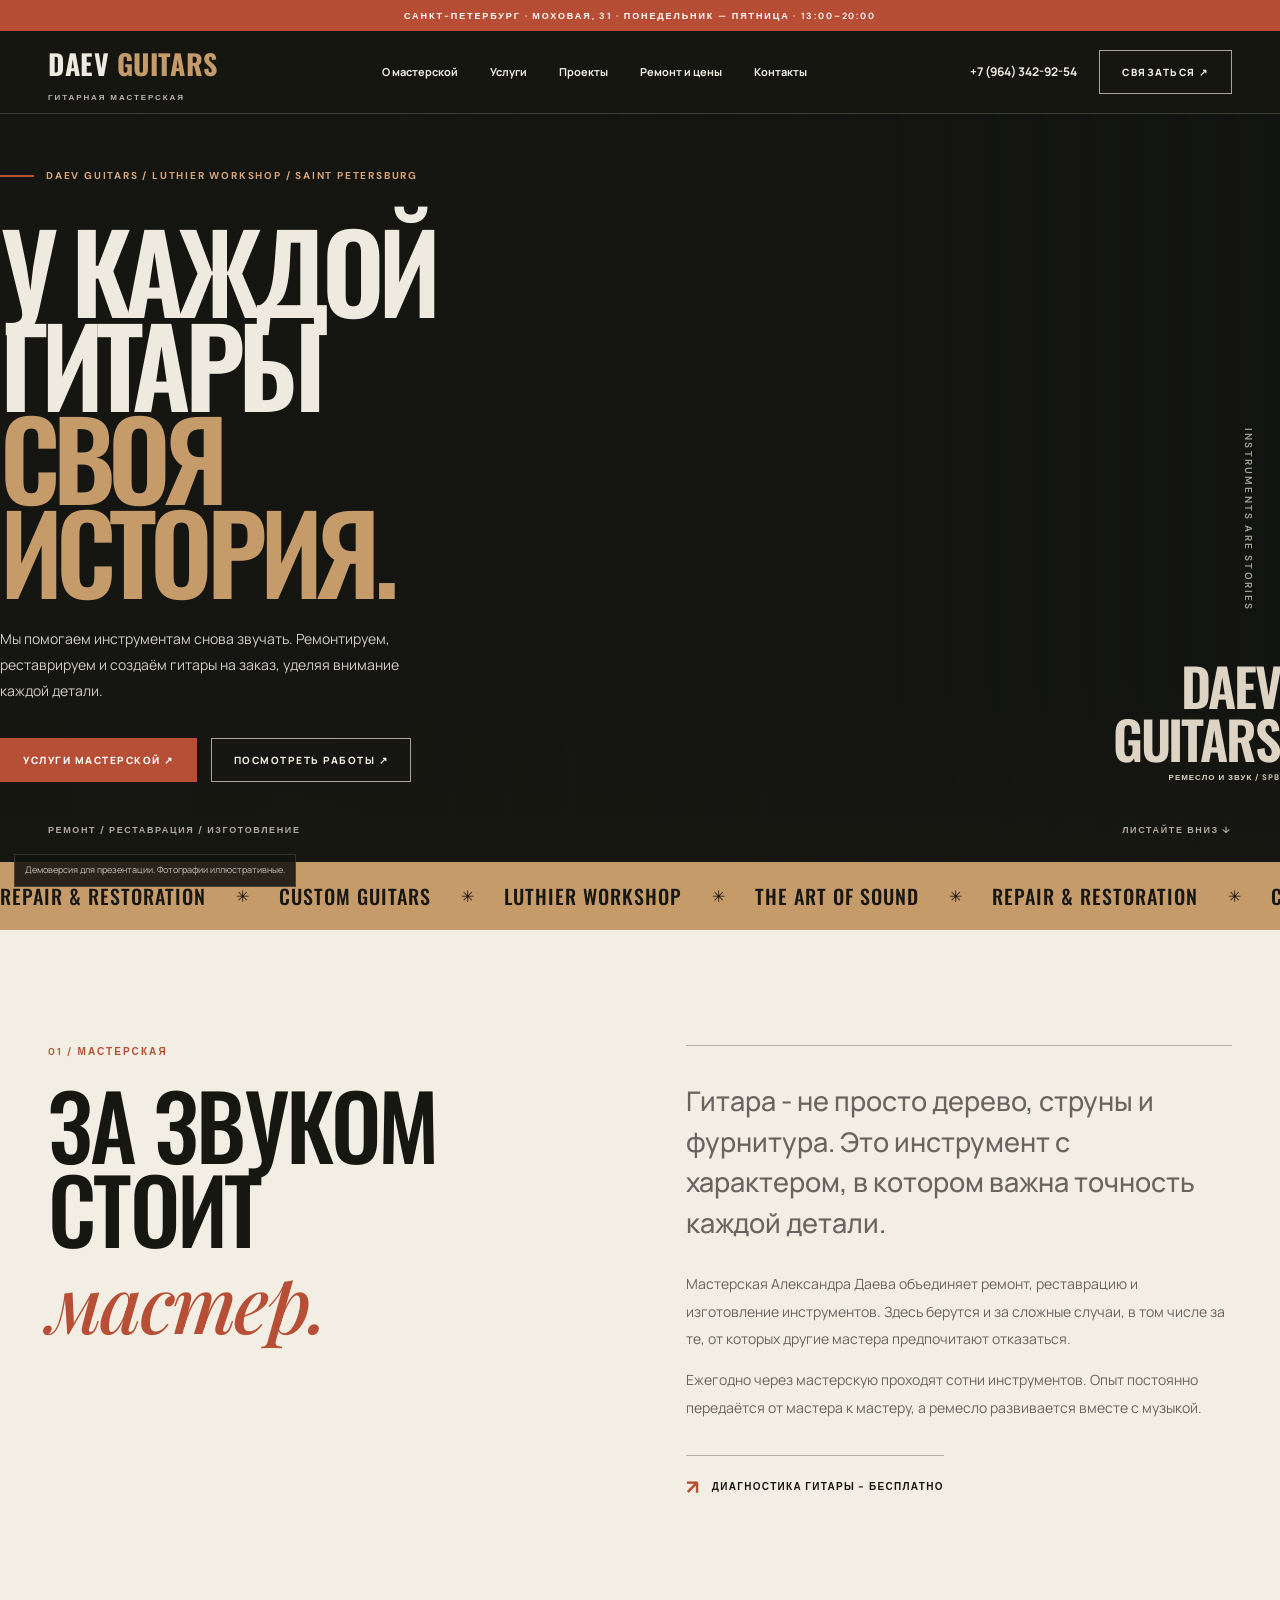
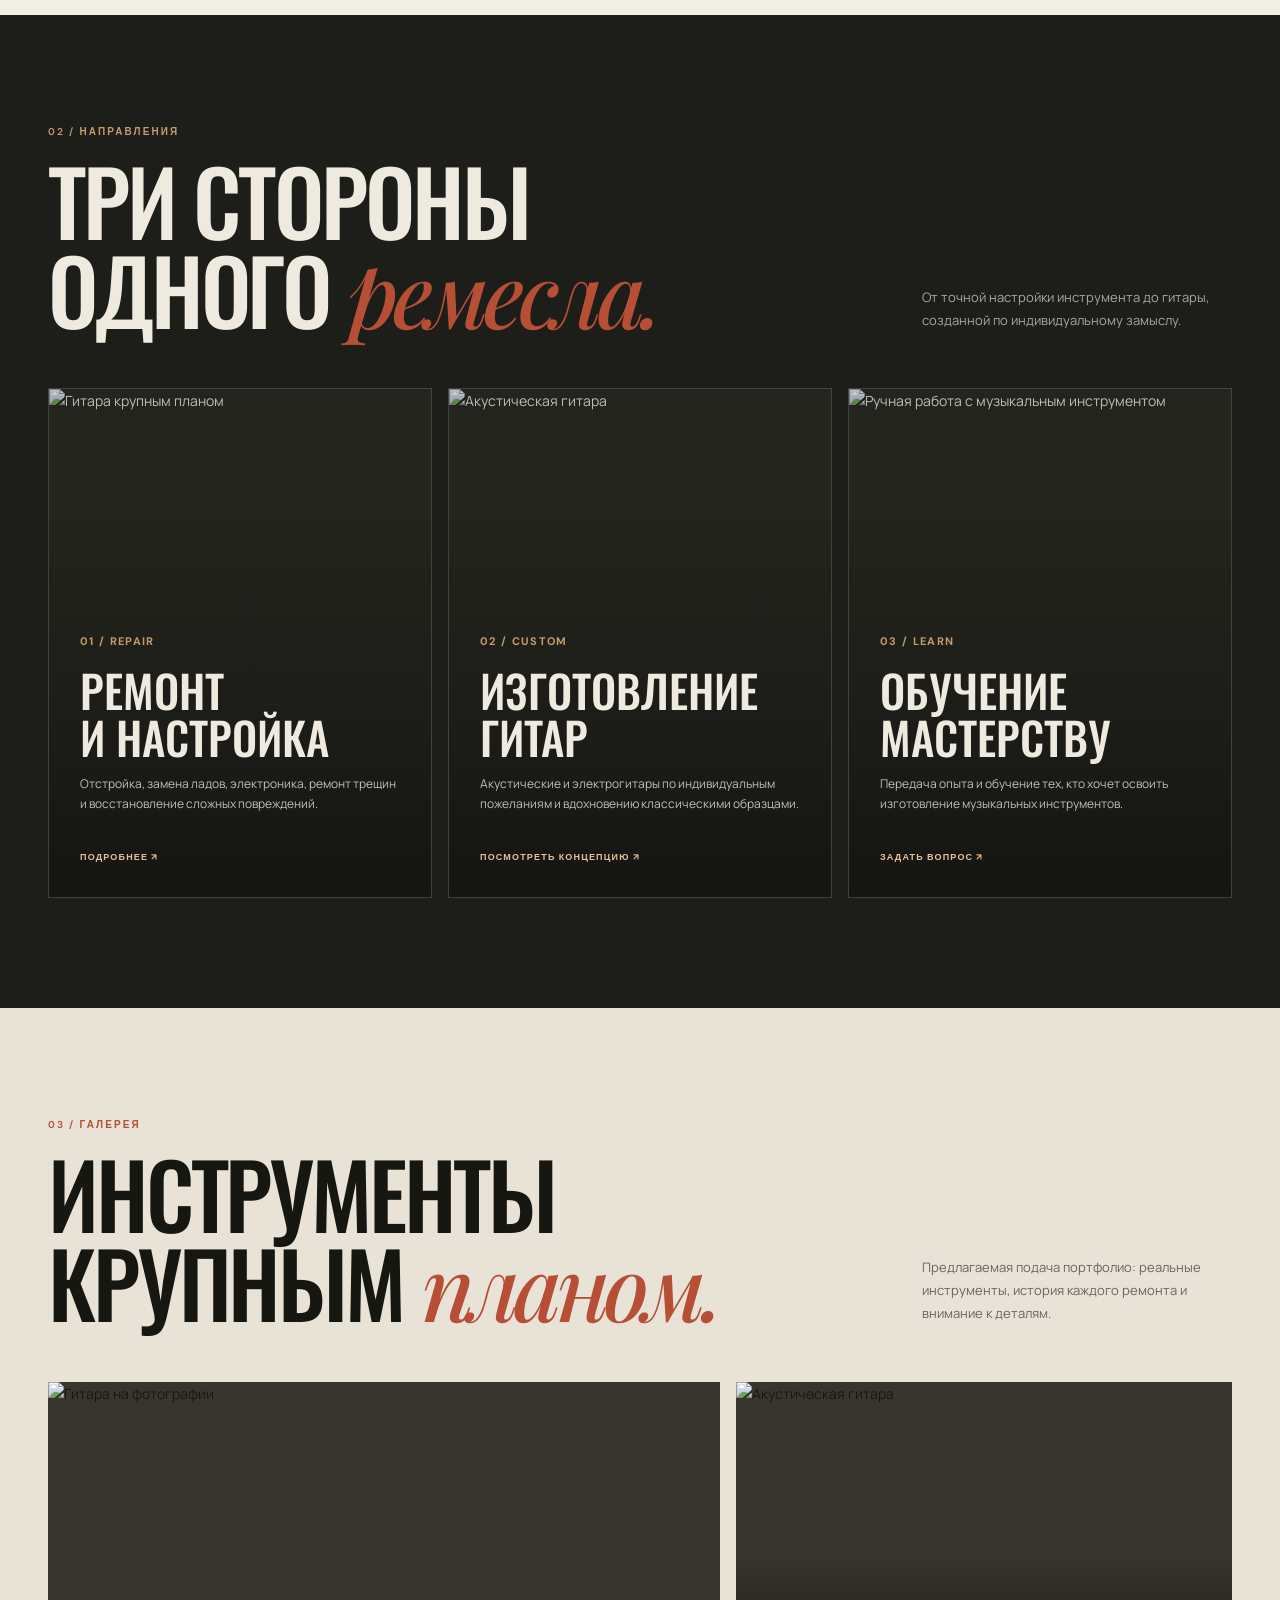
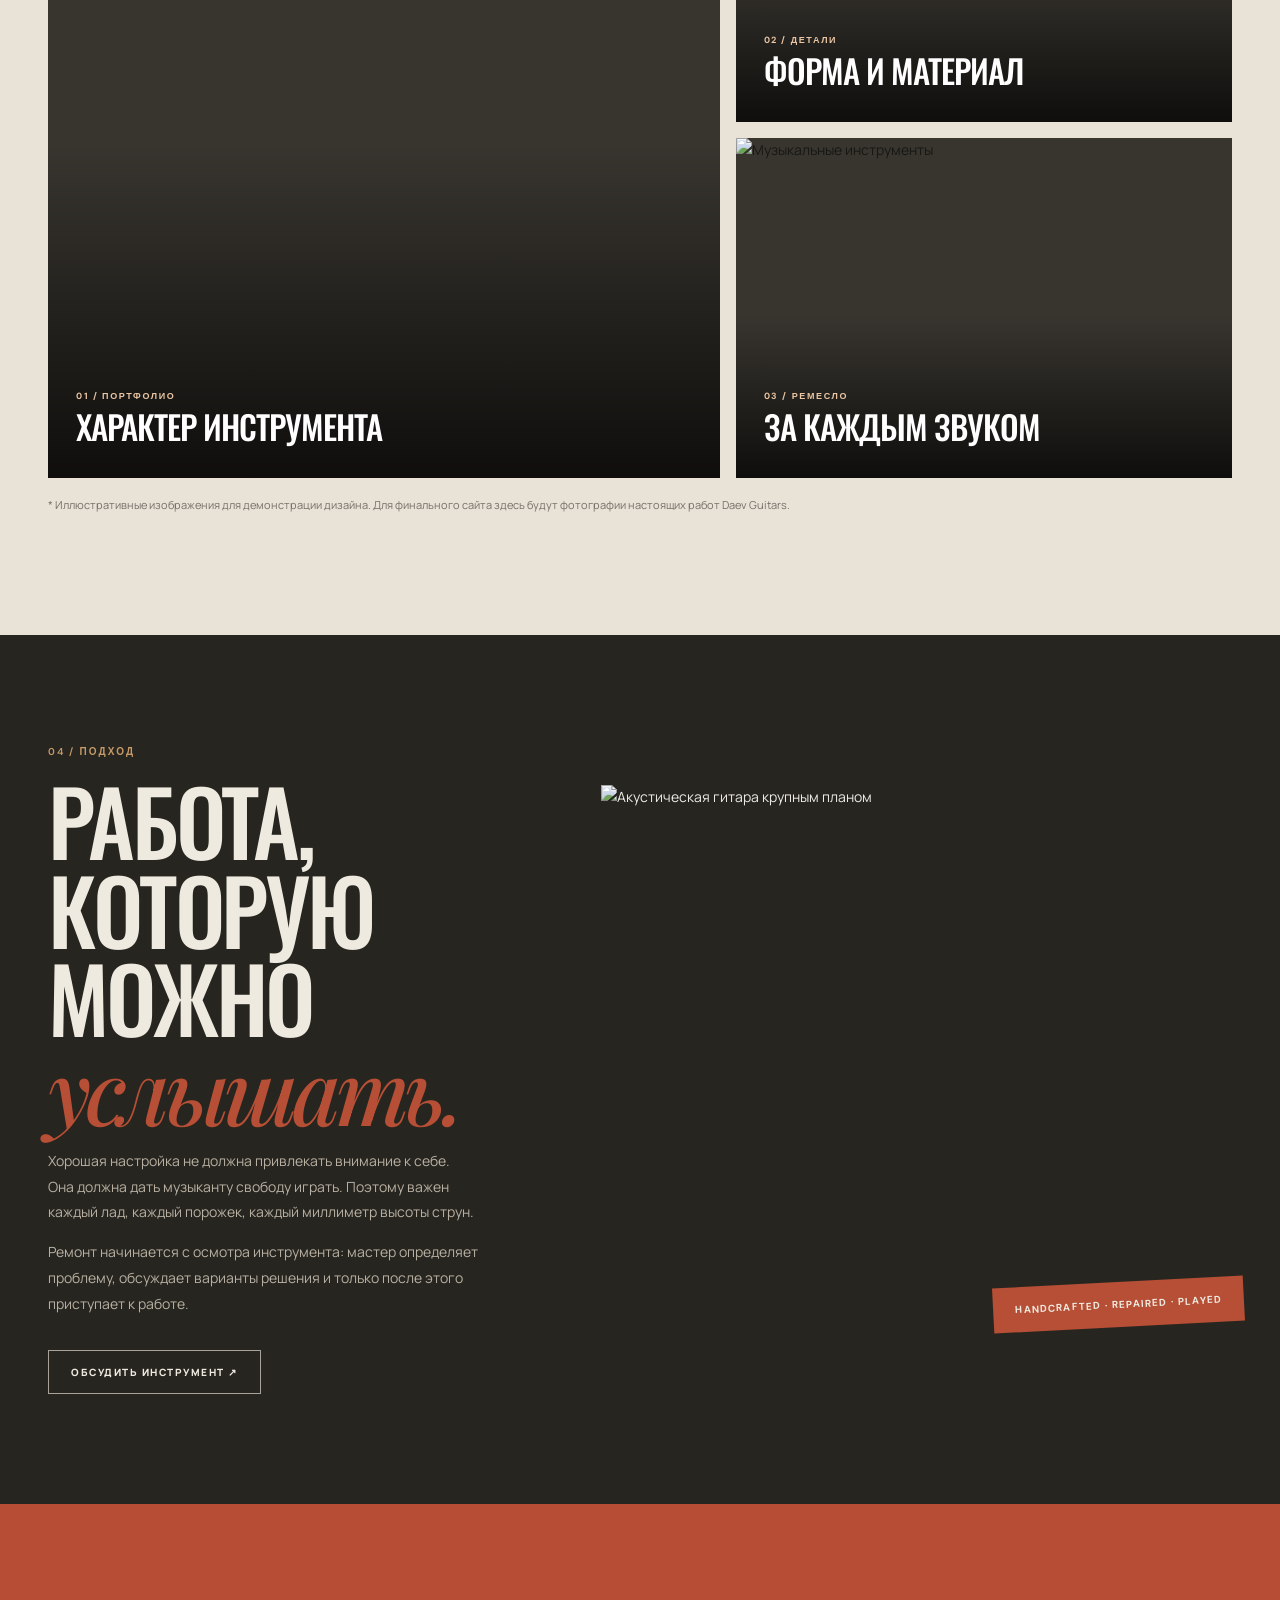
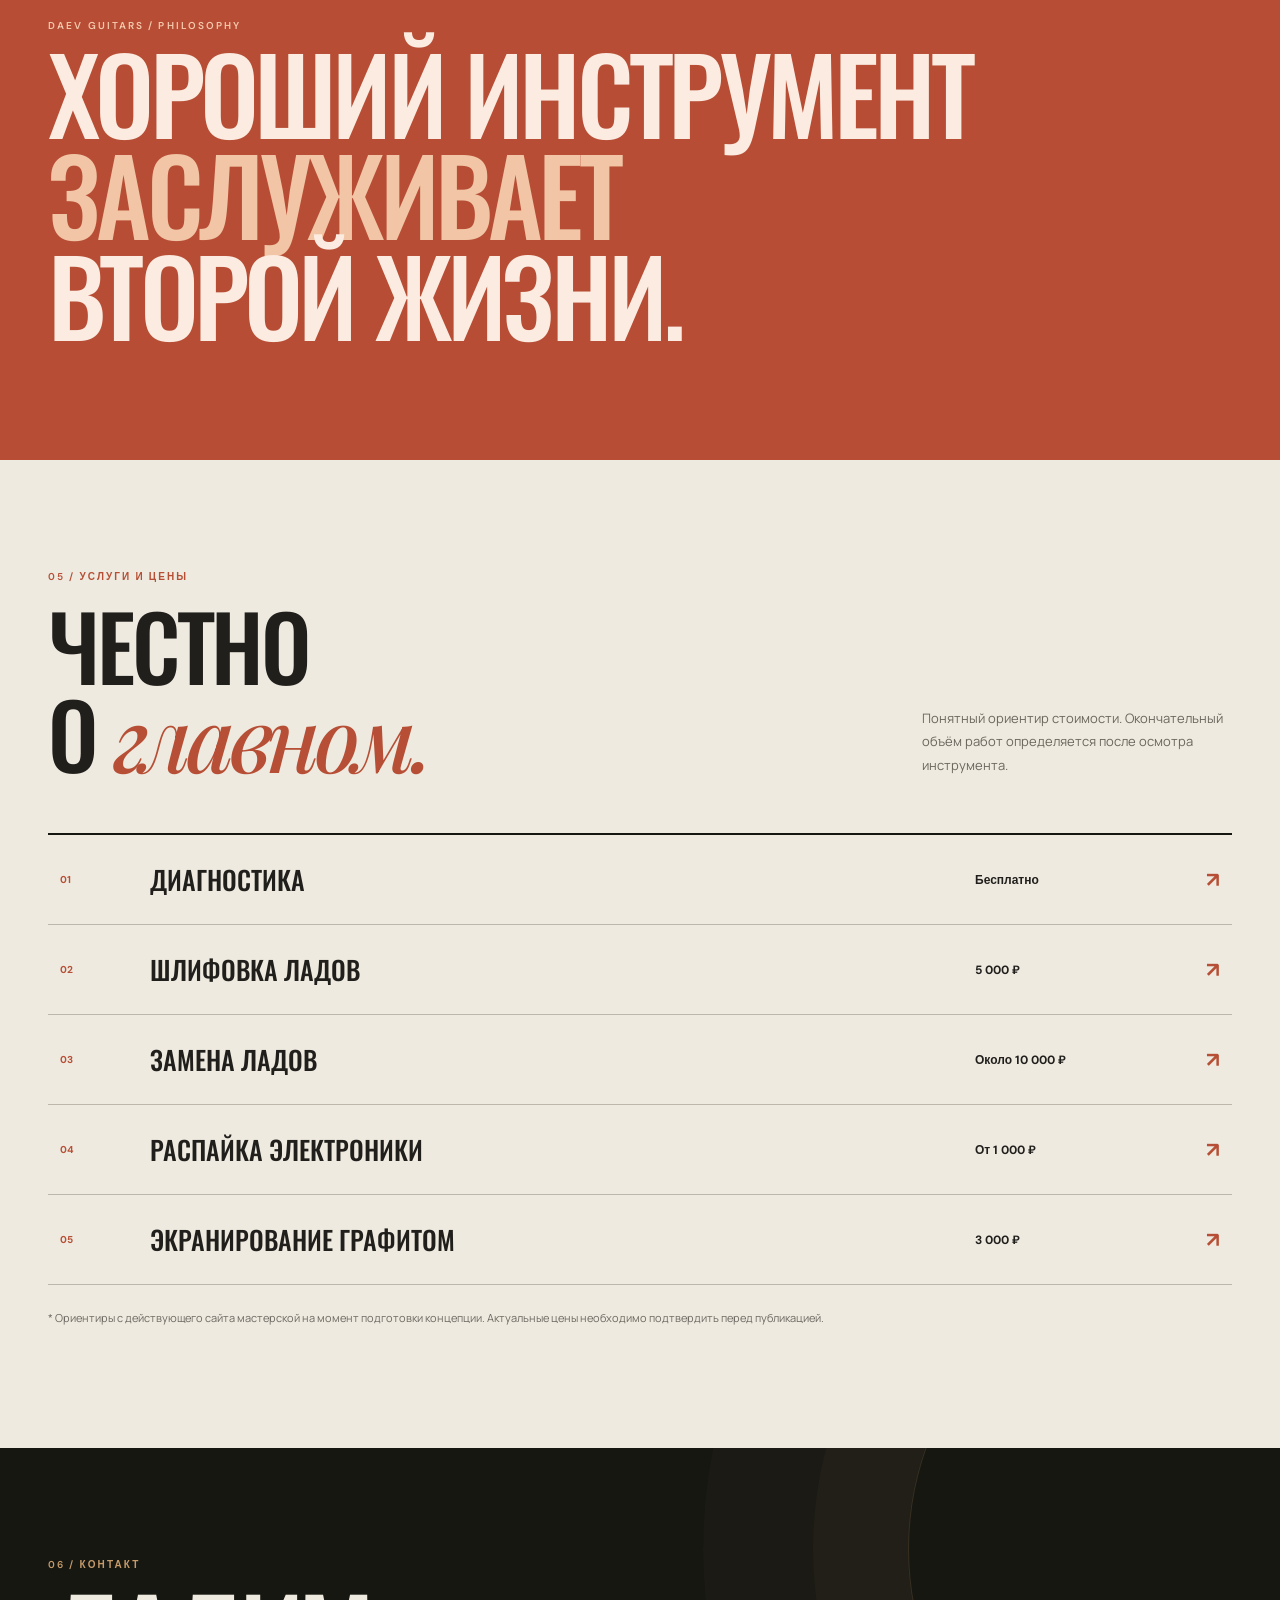
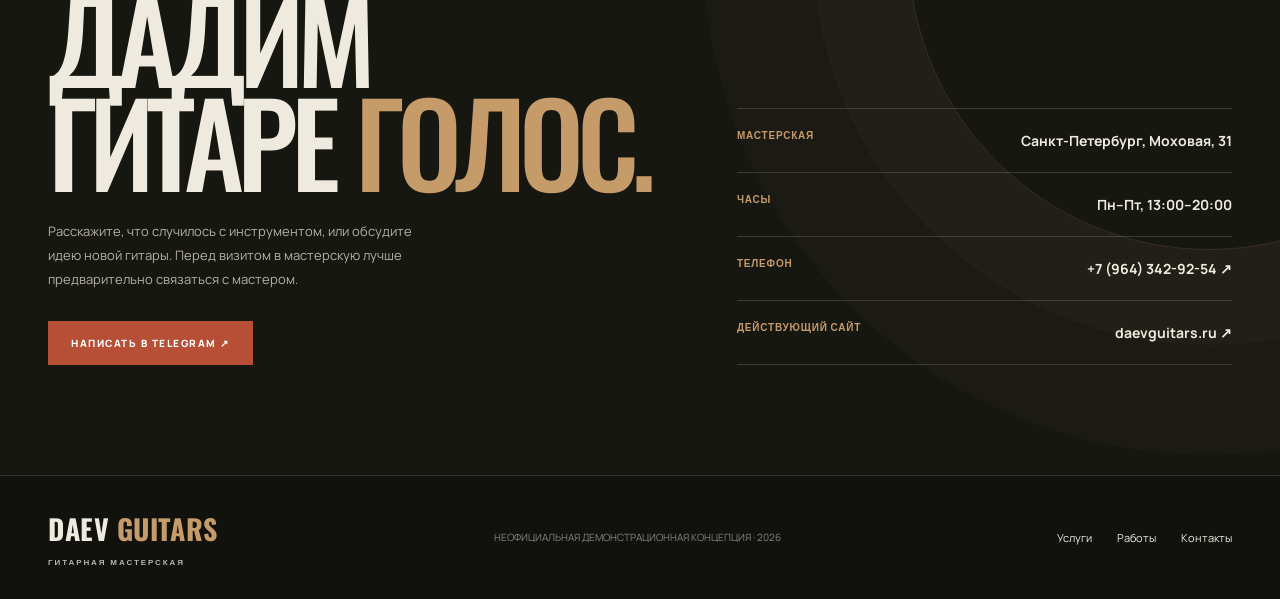
==== commit af92c334: "Prevent hero brand lettering from clipping at laptop widths" ====
--- a/index.html
+++ b/index.html
@@ -1,395 +1,18 @@
-<!doctype html>
-<html lang="ru">
-  <head>
-    <meta charset="utf-8" />
-    <meta name="viewport" content="width=device-width, initial-scale=1" />
-    <meta name="theme-color" content="#171712" />
-    <title>DAEV GUITARS — Гитарная мастерская Александра Даева</title>
-    <meta
-      name="description"
-      content="Концепция сайта мастерской Daev Guitars. Ремонт, реставрация, изготовление гитар в Санкт-Петербурге."
-    />
-    <link rel="stylesheet" href="wordpress/daev-guitars/assets/css/fonts.css" />
-    <link rel="stylesheet" href="wordpress/daev-guitars/assets/css/site.css" />
-  </head>
-  <body id="top">
-    <a class="skip-link" href="#main-content">К содержимому</a>
-    <div class="topline">
-      Санкт-Петербург · Моховая, 31 · Понедельник — пятница · 13:00–20:00
-    </div>
-    <header class="header">
-      <div class="container navrow">
-        <a class="logo" href="#top"
-          ><b>DAEV <span>GUITARS</span></b
-          ><small>ГИТАРНАЯ МАСТЕРСКАЯ</small></a
-        >
-        <nav class="links" id="menu" aria-label="Основная навигация">
-          <a href="#about">О мастерской</a><a href="#services">Услуги</a
-          ><a href="#portfolio">Проекты</a><a href="#prices">Ремонт и цены</a
-          ><a href="#contact">Контакты</a>
-        </nav>
-        <div class="headright">
-          <a class="phone" href="tel:+79643429254">+7 (964) 342-92-54</a
-          ><a class="btn" href="#contact">Связаться ↗</a
-          ><button
-            type="button"
-            class="navmenu"
-            id="toggle"
-            aria-label="Меню"
-            aria-controls="menu"
-            aria-expanded="false"
-            hidden
-          >
-            ☰
-          </button>
-        </div>
-      </div>
-    </header>
-    <main id="main-content" tabindex="-1">
-      <section class="hero">
-        <div class="hero-bg">
-          <picture
-            ><source
-              media="(max-width: 790px)"
-              srcset="wordpress/daev-guitars/assets/images/hero-small.webp" />
-            <img
-              src="wordpress/daev-guitars/assets/images/hero.webp"
-              alt=""
-              fetchpriority="high"
-          /></picture>
-        </div>
-        <div class="container hero-layout">
-          <div class="hero-copy">
-            <div class="hero-tag">
-              Daev Guitars / Luthier workshop / Saint Petersburg
-            </div>
-            <h1>
-              У каждой<br />
-              гитары
-              <span
-                >своя<br />
-                история.</span
-              >
-            </h1>
-            <p>
-              Мы помогаем инструментам снова звучать. Ремонтируем, реставрируем
-              и создаём гитары на заказ, уделяя внимание каждой детали.
-            </p>
-            <div class="hero-actions">
-              <a class="btn fill" href="#services">Услуги мастерской ↗</a
-              ><a class="btn" href="#portfolio">Посмотреть работы ↗</a>
-            </div>
-            <p class="illustration-note">
-              Демоверсия для презентации. Фотографии иллюстративные.
-            </p>
-          </div>
-          <div class="hero-number">
-            <strong>DAEV<br />GUITARS</strong
-            ><small>РЕМЕСЛО И ЗВУК / SPB</small>
-          </div>
-        </div>
-        <div class="hero-bottom">
-          <div class="container">
-            <span>Ремонт / Реставрация / Изготовление</span
-            ><span>Листайте вниз ↓</span>
-          </div>
-        </div>
-        <div class="vertical">INSTRUMENTS ARE STORIES</div>
-      </section>
-      <div class="strip" aria-hidden="true">
-        <div class="strip-track">
-          <div><span>REPAIR &amp; RESTORATION</span><i>✳</i><span>CUSTOM GUITARS</span><i>✳</i><span>LUTHIER WORKSHOP</span><i>✳</i><span>THE ART OF SOUND</span><i>✳</i><span>REPAIR &amp; RESTORATION</span><i>✳</i><span>CUSTOM GUITARS</span><i>✳</i><span>LUTHIER WORKSHOP</span><i>✳</i><span>THE ART OF SOUND</span><i>✳</i><span>REPAIR &amp; RESTORATION</span><i>✳</i><span>CUSTOM GUITARS</span><i>✳</i><span>LUTHIER WORKSHOP</span><i>✳</i><span>THE ART OF SOUND</span><i>✳</i></div>
-          <div><span>REPAIR &amp; RESTORATION</span><i>✳</i><span>CUSTOM GUITARS</span><i>✳</i><span>LUTHIER WORKSHOP</span><i>✳</i><span>THE ART OF SOUND</span><i>✳</i><span>REPAIR &amp; RESTORATION</span><i>✳</i><span>CUSTOM GUITARS</span><i>✳</i><span>LUTHIER WORKSHOP</span><i>✳</i><span>THE ART OF SOUND</span><i>✳</i><span>REPAIR &amp; RESTORATION</span><i>✳</i><span>CUSTOM GUITARS</span><i>✳</i><span>LUTHIER WORKSHOP</span><i>✳</i><span>THE ART OF SOUND</span><i>✳</i></div>
-        </div>
-      </div>
-      <section class="intro" id="about">
-        <div class="container intro-grid">
-          <div class="reveal">
-            <div class="label">01 / Мастерская</div>
-            <h2>За звуком<br />стоит <em>мастер.</em></h2>
-          </div>
-          <div class="intro-copy reveal">
-            <p class="lead">
-              Гитара - не просто дерево, струны и фурнитура. Это инструмент с
-              характером, в котором важна точность каждой детали.
-            </p>
-            <p>
-              Мастерская Александра Даева объединяет ремонт, реставрацию и
-              изготовление инструментов. Здесь берутся и за сложные случаи, в
-              том числе за те, от которых другие мастера предпочитают
-              отказаться.
-            </p>
-            <p>
-              Ежегодно через мастерскую проходят сотни инструментов. Опыт
-              постоянно передаётся от мастера к мастеру, а ремесло развивается
-              вместе с музыкой.
-            </p>
-            <div class="pill">Диагностика гитары - бесплатно</div>
-          </div>
-        </div>
-      </section>
-      <section class="section services" id="services">
-        <div class="container">
-          <div class="section-top reveal">
-            <div>
-              <div class="label">02 / Направления</div>
-              <h2 class="section-title">
-                Три стороны<br />одного <em>ремесла.</em>
-              </h2>
-            </div>
-            <p>
-              От точной настройки инструмента до гитары, созданной по
-              индивидуальному замыслу.
-            </p>
-          </div>
-          <div class="services-grid">
-            <a class="service reveal" href="#prices"
-              ><img
-                loading="lazy"
-                decoding="async"
-                src="wordpress/daev-guitars/assets/images/repair.webp"
-                alt="Гитара крупным планом"
-              />
-              <div class="service-content">
-                <span class="service-number">01 / REPAIR</span>
-                <h3>Ремонт<br />и настройка</h3>
-                <p>
-                  Отстройка, замена ладов, электроника, ремонт трещин и
-                  восстановление сложных повреждений.
-                </p>
-                <span class="service-link">Подробнее ↗</span>
-              </div></a
-            ><a class="service reveal" href="#portfolio"
-              ><img
-                loading="lazy"
-                decoding="async"
-                src="wordpress/daev-guitars/assets/images/custom.webp"
-                alt="Акустическая гитара"
-              />
-              <div class="service-content">
-                <span class="service-number">02 / CUSTOM</span>
-                <h3>Изготовление<br />гитар</h3>
-                <p>
-                  Акустические и электрогитары по индивидуальным пожеланиям и
-                  вдохновению классическими образцами.
-                </p>
-                <span class="service-link">Посмотреть концепцию ↗</span>
-              </div></a
-            ><a class="service reveal" href="#contact"
-              ><img
-                loading="lazy"
-                decoding="async"
-                src="wordpress/daev-guitars/assets/images/learn.webp"
-                alt="Ручная работа с музыкальным инструментом"
-              />
-              <div class="service-content">
-                <span class="service-number">03 / LEARN</span>
-                <h3>Обучение<br />мастерству</h3>
-                <p>
-                  Передача опыта и обучение тех, кто хочет освоить изготовление
-                  музыкальных инструментов.
-                </p>
-                <span class="service-link">Задать вопрос ↗</span>
-              </div></a
-            >
-          </div>
-        </div>
-      </section>
-      <section class="section portfolio" id="portfolio">
-        <div class="container">
-          <div class="section-top reveal">
-            <div>
-              <div class="label">03 / Галерея</div>
-              <h2 class="section-title">
-                Инструменты<br />крупным <em>планом.</em>
-              </h2>
-            </div>
-            <p>
-              Предлагаемая подача портфолио: реальные инструменты, история
-              каждого ремонта и внимание к деталям.
-            </p>
-          </div>
-          <div class="gallery">
-            <div class="gallery-item reveal">
-              <img
-                loading="lazy"
-                decoding="async"
-                src="wordpress/daev-guitars/assets/images/repair.webp"
-                alt="Гитара на фотографии"
-              />
-              <div class="gallery-caption">
-                <small>01 / Портфолио</small
-                ><strong>Характер инструмента</strong>
-              </div>
-            </div>
-            <div class="gallery-item reveal">
-              <img
-                loading="lazy"
-                decoding="async"
-                src="wordpress/daev-guitars/assets/images/acoustic.webp"
-                alt="Акустическая гитара"
-              />
-              <div class="gallery-caption">
-                <small>02 / Детали</small><strong>Форма и материал</strong>
-              </div>
-            </div>
-            <div class="gallery-item reveal">
-              <img
-                loading="lazy"
-                decoding="async"
-                src="wordpress/daev-guitars/assets/images/instruments.webp"
-                alt="Музыкальные инструменты"
-              />
-              <div class="gallery-caption">
-                <small>03 / Ремесло</small><strong>За каждым звуком</strong>
-              </div>
-            </div>
-          </div>
-          <p class="gallery-note">
-            * Иллюстративные изображения для демонстрации дизайна. Для
-            финального сайта здесь будут фотографии настоящих работ Daev
-            Guitars.
-          </p>
-        </div>
-      </section>
-      <section class="section workshop">
-        <div class="container workshop-layout">
-          <div class="workshop-text reveal">
-            <div class="label">04 / Подход</div>
-            <h2 class="section-title">
-              Работа, которую<br />можно <em>услышать.</em>
-            </h2>
-            <p>
-              Хорошая настройка не должна привлекать внимание к себе. Она должна
-              дать музыканту свободу играть. Поэтому важен каждый лад, каждый
-              порожек, каждый миллиметр высоты струн.
-            </p>
-            <p>
-              Ремонт начинается с осмотра инструмента: мастер определяет
-              проблему, обсуждает варианты решения и только после этого
-              приступает к работе.
-            </p>
-            <a href="#contact" class="btn" style="margin-top: 19px"
-              >Обсудить инструмент ↗</a
-            >
-          </div>
-          <div class="workshop-photo reveal">
-            <img
-              loading="lazy"
-              decoding="async"
-              src="wordpress/daev-guitars/assets/images/acoustic.webp"
-              alt="Акустическая гитара крупным планом"
-            />
-          </div>
-        </div>
-      </section>
-      <section class="quote">
-        <div class="container reveal">
-          <div class="label">DAEV GUITARS / PHILOSOPHY</div>
-          <h2 class="quote-title">
-            Хороший инструмент<br />
-            <span>заслуживает</span><br />
-            второй жизни.
-          </h2>
-        </div>
-      </section>
-      <section class="section price" id="prices">
-        <div class="container">
-          <div class="section-top reveal">
-            <div>
-              <div class="label">05 / Услуги и цены</div>
-              <h2 class="section-title">Честно<br />о <em>главном.</em></h2>
-            </div>
-            <p>
-              Понятный ориентир стоимости. Окончательный объём работ
-              определяется после осмотра инструмента.
-            </p>
-          </div>
-          <div class="price-table">
-            <div class="price-row">
-              <span class="n">01</span><strong>Диагностика</strong
-              ><span>Бесплатно</span><span class="arr">↗</span>
-            </div>
-            <div class="price-row">
-              <span class="n">02</span><strong>Шлифовка ладов</strong
-              ><span>5 000 ₽</span><span class="arr">↗</span>
-            </div>
-            <div class="price-row">
-              <span class="n">03</span><strong>Замена ладов</strong
-              ><span>Около 10 000 ₽</span><span class="arr">↗</span>
-            </div>
-            <div class="price-row">
-              <span class="n">04</span><strong>Распайка электроники</strong
-              ><span>От 1 000 ₽</span><span class="arr">↗</span>
-            </div>
-            <div class="price-row">
-              <span class="n">05</span><strong>Экранирование графитом</strong
-              ><span>3 000 ₽</span><span class="arr">↗</span>
-            </div>
-          </div>
-          <p class="price-foot">
-            * Ориентиры с действующего сайта мастерской на момент подготовки
-            концепции. Актуальные цены необходимо подтвердить перед публикацией.
-          </p>
-        </div>
-      </section>
-      <section class="section cta" id="contact">
-        <div class="container cta-grid">
-          <div class="reveal">
-            <div class="label">06 / Контакт</div>
-            <h2 class="cta-title">
-              Дадим<br />
-              гитаре <span>голос.</span>
-            </h2>
-            <p class="cta-copy">
-              Расскажите, что случилось с инструментом, или обсудите идею новой
-              гитары. Перед визитом в мастерскую лучше предварительно связаться
-              с мастером.
-            </p>
-            <a
-              class="btn fill"
-              href="https://t.me/daevguitar"
-              target="_blank"
-              rel="noopener noreferrer"
-              >Написать в Telegram ↗</a
-            >
-          </div>
-          <div class="cta-list reveal">
-            <div>
-              <small>Мастерская</small
-              ><strong>Санкт-Петербург, Моховая, 31</strong>
-            </div>
-            <div><small>Часы</small><strong>Пн–Пт, 13:00–20:00</strong></div>
-            <a href="tel:+79643429254"
-              ><small>Телефон</small><strong>+7 (964) 342-92-54 ↗</strong></a
-            ><a
-              href="https://daevguitars.ru/"
-              target="_blank"
-              rel="noopener noreferrer"
-              ><small>Действующий сайт</small
-              ><strong>daevguitars.ru ↗</strong></a
-            >
-          </div>
-        </div>
-      </section>
-    </main>
-    <footer class="footer">
-      <div class="container footer-row">
-        <a class="logo" href="#top"
-          ><b>DAEV <span>GUITARS</span></b
-          ><small>ГИТАРНАЯ МАСТЕРСКАЯ</small></a
-        ><span class="footnote"
-          >НЕОФИЦИАЛЬНАЯ ДЕМОНСТРАЦИОННАЯ КОНЦЕПЦИЯ · 2026</span
-        >
-        <div class="footer-links">
-          <a href="#services">Услуги</a><a href="#portfolio">Работы</a
-          ><a href="#contact">Контакты</a>
-        </div>
-      </div>
-    </footer>
-    <button type="button" id="toTop" aria-label="Наверх" title="Наверх" hidden>
-      ↑
-    </button>
-    <script src="wordpress/daev-guitars/assets/js/site.js" defer></script>
-  </body>
-</html>
+<!doctype html><html lang="ru"><head><meta charset="utf-8"><meta name="viewport" content="width=device-width, initial-scale=1"><meta name="theme-color" content="#171712"><title>DAEV GUITARS — Гитарная мастерская Александра Даева</title><meta name="description" content="Концепция сайта мастерской Daev Guitars. Ремонт, реставрация, изготовление гитар в Санкт-Петербурге."><link rel="preconnect" href="https://fonts.googleapis.com"><link rel="preconnect" href="https://fonts.gstatic.com" crossorigin><link href="https://fonts.googleapis.com/css2?family=DM+Sans:wght@400;500;600;700&family=Manrope:wght@400;500;600;700;800&family=Oswald:wght@400;500;600;700&family=Playfair+Display:ital,wght@1,500&display=swap" rel="stylesheet"><style>
+:root{--dark:#171712;--dark2:#22221d;--cream:#eeeae0;--paper:#f2eee4;--line:rgba(255,255,255,.15);--red:#b64f35;--copper:#c69b6a;--gray:#a5a299;--font:'Manrope',sans-serif;--display:'Oswald',Impact,sans-serif}*{box-sizing:border-box}html{scroll-behavior:smooth}body{margin:0;background:var(--dark);color:var(--cream);font:14px/1.65 var(--font);overflow-x:hidden}a{color:inherit;text-decoration:none}button{cursor:pointer;font:inherit}img{display:block;max-width:100%}::selection{background:var(--red);color:white}.container{width:min(1380px,calc(100% - 96px));margin:auto}.label{font:600 10px/1.3 'DM Sans',sans-serif;letter-spacing:.21em;text-transform:uppercase;color:var(--copper)}.section{padding:110px 0}.section-title{font:500 clamp(56px,7vw,104px)/.99 var(--display);text-transform:uppercase;letter-spacing:-.035em;margin:18px 0 0}.section-title em{font-family:'Playfair Display',serif;font-weight:500;text-transform:none;letter-spacing:-.06em;color:var(--red)}.topline{height:31px;background:#b74d35;color:#fff;display:flex;justify-content:center;align-items:center;font:600 9px 'DM Sans',sans-serif;letter-spacing:.21em;text-transform:uppercase}.header{height:83px;display:flex;align-items:center;border-bottom:1px solid rgba(255,255,255,.17);background:rgba(23,23,18,.91);backdrop-filter:blur(14px);position:sticky;top:0;z-index:40}.navrow{display:flex;justify-content:space-between;align-items:center;gap:20px;height:100%}.logo{display:flex;flex-direction:column;line-height:.9;letter-spacing:-.055em;white-space:nowrap}.logo b{font:700 28px var(--display);letter-spacing:.02em}.logo b span{color:var(--copper)}.logo small{font:600 8px 'DM Sans',sans-serif;letter-spacing:.24em;margin-top:8px;color:#b8b4ab}.links{display:flex;align-items:center;gap:32px}.links a{font-size:11px;font-weight:700;transition:color .2s}.links a:hover{color:var(--copper)}.headright{display:flex;align-items:center;gap:22px}.phone{font-size:12px;font-weight:700}.btn{border:1px solid #a9a399;padding:13px 22px;background:transparent;color:var(--cream);font-size:10px;text-transform:uppercase;letter-spacing:.15em;font-weight:800;display:inline-flex;align-items:center;justify-content:center;gap:21px;transition:.25s}.btn:hover{background:var(--copper);border-color:var(--copper);color:var(--dark)}.btn.fill{background:var(--red);border-color:var(--red);color:white}.btn.fill:hover{background:#a3402a}.navmenu{display:none;border:1px solid var(--line);color:var(--cream);background:transparent;width:42px;height:42px;font-size:22px}.hero{min-height:740px;position:relative;display:flex;align-items:center;background:#121411;isolation:isolate;overflow:hidden}.hero-bg{position:absolute;inset:0;background:linear-gradient(90deg,#151510 0%,rgba(21,21,16,.97) 31%,rgba(21,21,16,.45) 72%,rgba(21,21,16,.08) 100%),url('https://images.unsplash.com/photo-1510915361894-db8b60106cb1?auto=format&fit=crop&w=1800&q=88') center 42%/cover;z-index:-2;filter:saturate(.7)}.hero:after{content:"";pointer-events:none;position:absolute;inset:0;background:linear-gradient(0deg,rgba(23,23,18,.9),transparent 24%);z-index:-1}.hero-layout{width:100%;display:grid;grid-template-columns:1fr .35fr;align-items:center;min-height:740px;padding:55px 0 80px}.hero-copy{position:relative;z-index:1;max-width:900px}.hero-tag{display:flex;gap:12px;align-items:center;font:700 10px 'DM Sans',sans-serif;letter-spacing:.18em;color:#d6a67a;text-transform:uppercase}.hero-tag:before{content:"";width:34px;height:2px;background:var(--red)}h1{font:600 clamp(86px,11vw,174px)/.86 var(--display);letter-spacing:-.063em;margin:40px 0 30px;text-transform:uppercase;max-width:970px}h1 span{display:block;color:var(--copper)}.hero-copy>p{font-size:14px;max-width:450px;color:#d0cdc5;line-height:1.85;margin:0 0 34px}.hero-actions{display:flex;gap:14px;flex-wrap:wrap}.hero-number{align-self:end;justify-self:end;text-align:right;display:flex;flex-direction:column;gap:8px;color:#ddd4c4}.hero-number strong{font:600 70px var(--display);line-height:1;letter-spacing:-.08em}.hero-number small{font:600 9px 'DM Sans',sans-serif;letter-spacing:.18em;text-transform:uppercase}.hero-bottom{position:absolute;left:0;right:0;bottom:26px}.hero-bottom .container{display:flex;justify-content:space-between;align-items:center;gap:20px;color:#b1aaa0;font:700 9px 'DM Sans',sans-serif;letter-spacing:.18em;text-transform:uppercase}.vertical{position:absolute;right:25px;top:42%;writing-mode:vertical-rl;color:#a6a096;font:600 10px 'DM Sans',sans-serif;letter-spacing:.22em}.strip{background:var(--copper);color:#181713;padding:19px 0;overflow:hidden}.strip-track{display:flex;align-items:center;gap:0;white-space:nowrap;width:max-content;animation:slide 48s linear infinite;will-change:transform}.strip span{font:500 20px var(--display);text-transform:uppercase;letter-spacing:.05em}.strip i{font-style:normal;font-size:16px}.strip-track>div{display:flex;flex:none;gap:30px;align-items:center;padding-right:30px}@keyframes slide{to{transform:translateX(-50%)}}.intro{background:var(--paper);color:var(--dark);padding:115px 0}.intro-grid{display:grid;grid-template-columns:1fr 1.1fr;gap:11vw;align-items:start}.intro .label{color:var(--red)}.intro h2{font:500 clamp(54px,7vw,99px)/.93 var(--display);letter-spacing:-.03em;text-transform:uppercase;margin:24px 0}.intro h2 em{font:italic 500 .88em 'Playfair Display',serif;color:var(--red);text-transform:none}.intro-copy{border-top:1px solid #b7b0a6;padding-top:35px}.intro-copy .lead{font-size:clamp(20px,2.2vw,27px);line-height:1.5;font-weight:500;margin:0 0 27px}.intro-copy p{font-size:14px;line-height:1.95;color:#68645f}.pill{display:inline-flex;gap:12px;align-items:center;border-top:1px solid #b7b0a6;padding-top:18px;margin-top:20px;font:700 10px 'DM Sans',sans-serif;text-transform:uppercase;letter-spacing:.13em}.pill:before{content:'↗';color:var(--red);font-size:20px}.services{background:#1d1e1a}.section-top{display:flex;justify-content:space-between;align-items:end;gap:40px;margin-bottom:52px}.section-top p{max-width:310px;color:#aaa79c;font-size:13px;line-height:1.8;margin:0 0 4px}.services-grid{display:grid;grid-template-columns:repeat(3,1fr);gap:16px}.service{background:#292923;min-height:510px;position:relative;overflow:hidden;display:flex;flex-direction:column;justify-content:end;border:1px solid #454039;transition:transform .35s,border-color .35s}.service:hover{transform:translateY(-7px);border-color:var(--copper)}.service img{position:absolute;inset:0;width:100%;height:100%;object-fit:cover;filter:saturate(.65);transition:transform .7s;z-index:0}.service:hover img{transform:scale(1.05)}.service:before{content:'';position:absolute;inset:0;background:linear-gradient(0deg,rgba(20,20,17,.98),rgba(20,20,17,.22) 75%);z-index:1}.service-content{position:relative;z-index:2;padding:31px}.service-number{font:700 11px 'DM Sans',sans-serif;color:var(--copper);letter-spacing:.12em}.service h3{font:500 clamp(35px,3.5vw,52px)/1.05 var(--display);text-transform:uppercase;margin:16px 0 10px}.service p{font-size:12px;color:#c3bfb6;line-height:1.7;max-width:330px}.service-link{margin-top:25px;display:inline-flex;gap:13px;align-items:center;text-transform:uppercase;letter-spacing:.13em;font:700 9px 'DM Sans',sans-serif;color:#e9c199}.portfolio{background:#e8e2d7;color:var(--dark)}.portfolio .label{color:var(--red)}.portfolio .section-top p{color:#69645f}.gallery{display:grid;grid-template-columns:1.15fr .85fr;grid-template-rows:340px 340px;gap:16px}.gallery-item{position:relative;overflow:hidden;background:#38352f}.gallery-item:first-child{grid-row:span 2}.gallery-item img{width:100%;height:100%;object-fit:cover;transition:transform .6s;filter:saturate(.7)}.gallery-item:hover img{transform:scale(1.04)}.gallery-item:after{content:'';position:absolute;inset:0;background:linear-gradient(0deg,rgba(0,0,0,.74),transparent 48%)}.gallery-caption{position:absolute;bottom:27px;left:28px;z-index:2;color:#fff;display:flex;flex-direction:column}.gallery-caption small{font:700 9px 'DM Sans',sans-serif;letter-spacing:.18em;text-transform:uppercase;color:#eac6a4}.gallery-caption strong{font:500 33px var(--display);text-transform:uppercase;letter-spacing:-.03em}.gallery-note{color:#777069;margin-top:18px;font-size:11px}.workshop{background:#27251f}.workshop-layout{display:grid;grid-template-columns:.82fr 1.18fr;gap:9vw;align-items:center}.workshop-text p{color:#b8b0a3;font-size:14px;line-height:1.85;max-width:430px}.workshop-photo{position:relative;height:570px}.workshop-photo img{width:85%;height:100%;object-fit:cover;filter:saturate(.58)}.workshop-photo:after{content:'HANDCRAFTED · REPAIRED · PLAYED';position:absolute;right:-12px;bottom:28px;background:var(--red);font:700 10px 'DM Sans',sans-serif;letter-spacing:.12em;padding:16px 22px;transform:rotate(-3deg)}.quote{background:#b74d35;color:#fbebe0;padding:115px 0}.quote p{font:500 clamp(51px,8.2vw,117px)/.96 var(--display);letter-spacing:-.045em;text-transform:uppercase;margin:10px 0 0;max-width:1200px}.quote p span{color:#f1c5a5}.quote .label{color:#f4c9ad}.price{background:#eeeae0;color:#201f1c}.price .label{color:var(--red)}.price .section-top p{color:#6c675e}.price-table{border-top:2px solid var(--dark)}.price-row{display:grid;grid-template-columns:70px 1fr 190px 35px;gap:20px;align-items:center;padding:25px 12px;border-bottom:1px solid #bdb6aa;transition:background .2s}.price-row:hover{background:#e0d9cb}.price-row .n{font:700 10px 'DM Sans',sans-serif;color:var(--red)}.price-row strong{font:500 26px var(--display);text-transform:uppercase}.price-row span{font:700 12px 'DM Sans',sans-serif}.price-row .arr{text-align:right;color:var(--red);font-size:21px}.price-foot{font-size:11px;color:#6d6962;margin-top:24px}.cta{background:#171712;position:relative;overflow:hidden}.cta:before{content:"";position:absolute;width:600px;height:600px;right:-230px;top:-200px;border:1px solid rgba(198,155,106,.18);border-radius:50%;box-shadow:0 0 0 95px rgba(198,155,106,.035),0 0 0 205px rgba(198,155,106,.02);pointer-events:none}.cta-grid{display:grid;grid-template-columns:1fr .8fr;gap:70px;align-items:end;position:relative}.cta-title{font:500 clamp(68px,9vw,135px)/.9 var(--display);letter-spacing:-.06em;text-transform:uppercase;margin:14px 0 26px}.cta-title span{color:var(--copper)}.cta-copy{font-size:13px;color:#b5afa6;line-height:1.85;max-width:370px;margin:0 0 30px}.cta-list{border-top:1px solid var(--line)}.cta-list a,.cta-list div{padding:20px 0;border-bottom:1px solid var(--line);display:flex;justify-content:space-between;gap:15px;font-weight:700}.cta-list small{color:var(--copper);font:700 10px 'DM Sans',sans-serif;text-transform:uppercase;letter-spacing:.08em}.cta-list strong{font-size:14px}.footer{background:#11110e;border-top:1px solid var(--line);padding:32px 0}.footer-row{display:flex;justify-content:space-between;align-items:center;gap:25px}.footer a.logo{font-size:13px}.footnote{font-size:10px;color:#89847b}.footer-links{display:flex;gap:25px;font-size:11px}.reveal{opacity:0;transform:translateY(25px);transition:opacity .7s ease,transform .7s ease}.reveal.visible{opacity:1;transform:none}#toTop{position:fixed;bottom:22px;right:22px;border:1px solid #726354;background:#282820;color:#fff;width:42px;height:42px;z-index:30;opacity:0;pointer-events:none;transition:.3s}#toTop.show{opacity:1;pointer-events:auto}.note-banner{position:fixed;left:14px;bottom:13px;background:rgba(20,20,16,.88);border:1px solid rgba(255,255,255,.13);color:#c5c0b8;padding:8px 10px;z-index:25;font-size:9px;max-width:290px;pointer-events:none}
+@media(max-width:1100px){.links{gap:18px}.phone{display:none}.container{width:min(100% - 60px,1380px)}.hero-layout{grid-template-columns:1fr .2fr}h1{font-size:clamp(75px,11.5vw,130px)}.service{min-height:440px}.service h3{font-size:38px}}@media(max-width:790px){.container{width:calc(100% - 36px)}.topline{font-size:8px}.header{height:69px}.links{display:none;position:absolute;left:0;right:0;top:69px;background:#20201b;border-bottom:1px solid #514638;padding:25px 18px;flex-direction:column;align-items:flex-start;gap:22px}.links.open{display:flex}.headright .btn{display:none}.navmenu{display:block}.hero{min-height:640px}.hero-bg{background:linear-gradient(90deg,rgba(21,21,16,.93),rgba(21,21,16,.63)),url('https://images.unsplash.com/photo-1510915361894-db8b60106cb1?auto=format&fit=crop&w=1200&q=85') center/cover}.hero-layout{display:block;min-height:640px;padding:70px 0 100px}.hero-number{display:none}h1{font-size:clamp(75px,14vw,112px);max-width:100%;line-height:.93}.hero-copy>p{max-width:430px}.vertical{display:none}.section{padding:78px 0}.intro{padding:78px 0}.intro-grid,.workshop-layout,.cta-grid{grid-template-columns:1fr;gap:35px}.section-top{display:block}.section-top p{margin-top:23px}.services-grid{grid-template-columns:1fr 1fr}.service{min-height:390px}.service:last-child{grid-column:1/-1;min-height:340px}.gallery{grid-template-columns:1fr 1fr;grid-template-rows:300px 300px}.workshop-photo{height:450px}.price-row{grid-template-columns:32px 1fr 105px 20px;gap:10px}.price-row strong{font-size:20px}.price-row span{font-size:10px}.quote{padding:75px 0}.footer-row{flex-wrap:wrap}}@media(max-width:520px){.topline{text-align:center;font-size:7px;letter-spacing:.14em}.container{width:calc(100% - 30px)}.logo b{font-size:24px}.hero{min-height:0}.hero-layout{min-height:610px;padding:70px 0 90px}h1{font-size:clamp(58px,16vw,85px);letter-spacing:-.052em;overflow-wrap:anywhere}.hero-tag{font-size:8px}.hero-copy>p{font-size:12px}.hero-actions .btn{width:100%}.hero-bottom .container{font-size:8px}.hero-bottom .container span:last-child{display:none}.section-title{font-size:clamp(46px,12vw,70px)}.intro h2{font-size:clamp(48px,13vw,73px)}.intro-copy .lead{font-size:19px}.services-grid{grid-template-columns:1fr}.service{min-height:440px}.service:last-child{grid-column:auto;min-height:440px}.gallery{grid-template-columns:1fr;grid-template-rows:450px 250px 250px}.gallery-item:first-child{grid-row:span 1}.gallery-caption strong{font-size:26px}.workshop-photo{height:340px}.workshop-photo img{width:95%}.workshop-photo:after{font-size:7px;padding:11px;right:0}.quote p{font-size:clamp(44px,11vw,70px)}.price-row{grid-template-columns:25px 1fr 75px 12px;padding:18px 4px;gap:7px}.price-row strong{font-size:17px}.price-row span{font-size:9px}.cta-title{font-size:clamp(63px,16vw,95px)}.footer-links{flex-wrap:wrap}.note-banner{max-width:200px;font-size:8px}}@media(prefers-reduced-motion:reduce){html{scroll-behavior:auto}*{transition:none!important;animation:none!important}.reveal{opacity:1;transform:none}}
+
+/* Keep the hero's right-hand brand label inside its grid cell on laptop widths. */
+@media (min-width: 791px) and (max-width: 1320px) {
+  .hero-layout { grid-template-columns: minmax(0, 1fr) minmax(160px, 0.27fr); gap: 24px; }
+  .hero-copy, .hero-number { min-width: 0; }
+  .hero-number { max-width: 100%; }
+  .hero-number strong { font-size: clamp(34px, 4.1vw, 55px); letter-spacing: -0.04em; }
+  .hero-number small { font-size: 8px; letter-spacing: 0.12em; }
+  .hero-copy h1 { font-size: clamp(70px, 8.5vw, 125px); }
+}
+@media (min-width: 791px) and (max-width: 960px) {
+  .hero-number strong { font-size: 34px; }
+  .hero-copy h1 { font-size: clamp(68px, 8vw, 82px); }
+}
+</style></head><body><div class="topline">Санкт-Петербург · Моховая, 31 · Понедельник — пятница · 13:00–20:00</div><header class="header"><div class="container navrow"><a class="logo" href="#top" aria-label="Daev Guitars, на главную"><b>DAEV <span>GUITARS</span></b><small>ГИТАРНАЯ МАСТЕРСКАЯ</small></a><nav class="links" id="menu"><a href="#about">О мастерской</a><a href="#services">Услуги</a><a href="#portfolio">Проекты</a><a href="#prices">Ремонт и цены</a><a href="#contact">Контакты</a></nav><div class="headright"><a class="phone" href="tel:+79643429254">+7 (964) 342-92-54</a><a class="btn" href="#contact">Связаться ↗</a><button class="navmenu" id="toggle" aria-label="Открыть меню" aria-expanded="false">☰</button></div></div></header><main id="top"><section class="hero"><div class="hero-bg"></div><div class="container hero-layout"><div class="hero-copy"><div class="hero-tag">Daev Guitars / Luthier workshop / Saint Petersburg</div><h1>У каждой<br>гитары<span>своя<br>история.</span></h1><p>Мы помогаем инструментам снова звучать. Ремонтируем, реставрируем и создаём гитары на заказ, уделяя внимание каждой детали.</p><div class="hero-actions"><a class="btn fill" href="#services">Услуги мастерской ↗</a><a class="btn" href="#portfolio">Посмотреть работы ↗</a></div></div><div class="hero-number"><strong>DAEV<br>GUITARS</strong><small>РЕМЕСЛО И ЗВУК / SPB</small></div></div><div class="hero-bottom"><div class="container"><span>Ремонт / Реставрация / Изготовление</span><span>Листайте вниз ↓</span></div></div><div class="vertical">INSTRUMENTS ARE STORIES</div></section><div class="strip" aria-hidden="true"><div class="strip-track"><div><span>REPAIR & RESTORATION</span><i>✳</i><span>CUSTOM GUITARS</span><i>✳</i><span>LUTHIER WORKSHOP</span><i>✳</i><span>THE ART OF SOUND</span><i>✳</i><span>REPAIR & RESTORATION</span><i>✳</i><span>CUSTOM GUITARS</span><i>✳</i><span>LUTHIER WORKSHOP</span><i>✳</i><span>THE ART OF SOUND</span><i>✳</i><span>REPAIR & RESTORATION</span><i>✳</i><span>CUSTOM GUITARS</span><i>✳</i><span>LUTHIER WORKSHOP</span><i>✳</i><span>THE ART OF SOUND</span><i>✳</i></div><div><span>REPAIR & RESTORATION</span><i>✳</i><span>CUSTOM GUITARS</span><i>✳</i><span>LUTHIER WORKSHOP</span><i>✳</i><span>THE ART OF SOUND</span><i>✳</i><span>REPAIR & RESTORATION</span><i>✳</i><span>CUSTOM GUITARS</span><i>✳</i><span>LUTHIER WORKSHOP</span><i>✳</i><span>THE ART OF SOUND</span><i>✳</i><span>REPAIR & RESTORATION</span><i>✳</i><span>CUSTOM GUITARS</span><i>✳</i><span>LUTHIER WORKSHOP</span><i>✳</i><span>THE ART OF SOUND</span><i>✳</i></div></div></div><section class="intro" id="about"><div class="container intro-grid"><div class="reveal"><div class="label">01 / Мастерская</div><h2>За звуком<br>стоит <em>мастер.</em></h2></div><div class="intro-copy reveal"><p class="lead">Гитара - не просто дерево, струны и фурнитура. Это инструмент с характером, в котором важна точность каждой детали.</p><p>Мастерская Александра Даева объединяет ремонт, реставрацию и изготовление инструментов. Здесь берутся и за сложные случаи, в том числе за те, от которых другие мастера предпочитают отказаться.</p><p>Ежегодно через мастерскую проходят сотни инструментов. Опыт постоянно передаётся от мастера к мастеру, а ремесло развивается вместе с музыкой.</p><div class="pill">Диагностика гитары - бесплатно</div></div></div></section><section class="section services" id="services"><div class="container"><div class="section-top reveal"><div><div class="label">02 / Направления</div><h2 class="section-title">Три стороны<br>одного <em>ремесла.</em></h2></div><p>От точной настройки инструмента до гитары, созданной по индивидуальному замыслу.</p></div><div class="services-grid"><a class="service reveal" href="#prices"><img src="https://images.unsplash.com/photo-1510915361894-db8b60106cb1?auto=format&fit=crop&w=1100&q=85" alt="Гитара крупным планом"><div class="service-content"><span class="service-number">01 / REPAIR</span><h3>Ремонт<br>и настройка</h3><p>Отстройка, замена ладов, электроника, ремонт трещин и восстановление сложных повреждений.</p><span class="service-link">Подробнее ↗</span></div></a><a class="service reveal" href="#portfolio"><img src="https://images.unsplash.com/photo-1516924962500-2b4b3b99ea02?auto=format&fit=crop&w=1100&q=85" alt="Акустическая гитара"><div class="service-content"><span class="service-number">02 / CUSTOM</span><h3>Изготовление<br>гитар</h3><p>Акустические и электрогитары по индивидуальным пожеланиям и вдохновению классическими образцами.</p><span class="service-link">Посмотреть концепцию ↗</span></div></a><a class="service reveal" href="#contact"><img src="https://images.unsplash.com/photo-1511196044526-5cb3bcb7071b?auto=format&fit=crop&w=1100&q=85" alt="Ручная работа с музыкальным инструментом"><div class="service-content"><span class="service-number">03 / LEARN</span><h3>Обучение<br>мастерству</h3><p>Передача опыта и обучение тех, кто хочет освоить изготовление музыкальных инструментов.</p><span class="service-link">Задать вопрос ↗</span></div></a></div></div></section><section class="section portfolio" id="portfolio"><div class="container"><div class="section-top reveal"><div><div class="label">03 / Галерея</div><h2 class="section-title">Инструменты<br>крупным <em>планом.</em></h2></div><p>Предлагаемая подача портфолио: реальные инструменты, история каждого ремонта и внимание к деталям.</p></div><div class="gallery"><div class="gallery-item reveal"><img src="https://images.unsplash.com/photo-1510915361894-db8b60106cb1?auto=format&fit=crop&w=1300&q=88" alt="Гитара на фотографии"><div class="gallery-caption"><small>01 / Портфолио</small><strong>Характер инструмента</strong></div></div><div class="gallery-item reveal"><img src="https://images.unsplash.com/photo-1525201548942-d8732f6617a0?auto=format&fit=crop&w=900&q=88" alt="Акустическая гитара"><div class="gallery-caption"><small>02 / Детали</small><strong>Форма и материал</strong></div></div><div class="gallery-item reveal"><img src="https://images.unsplash.com/photo-1550291652-6ea9114a47b1?auto=format&fit=crop&w=900&q=88" alt="Музыкальные инструменты"><div class="gallery-caption"><small>03 / Ремесло</small><strong>За каждым звуком</strong></div></div></div><p class="gallery-note">* Иллюстративные изображения для демонстрации дизайна. Для финального сайта здесь будут фотографии настоящих работ Daev Guitars.</p></div></section><section class="section workshop"><div class="container workshop-layout"><div class="workshop-text reveal"><div class="label">04 / Подход</div><h2 class="section-title">Работа, которую<br>можно <em>услышать.</em></h2><p>Хорошая настройка не должна привлекать внимание к себе. Она должна дать музыканту свободу играть. Поэтому важен каждый лад, каждый порожек, каждый миллиметр высоты струн.</p><p>Ремонт начинается с осмотра инструмента: мастер определяет проблему, обсуждает варианты решения и только после этого приступает к работе.</p><a href="#contact" class="btn" style="margin-top:19px">Обсудить инструмент ↗</a></div><div class="workshop-photo reveal"><img src="https://images.unsplash.com/photo-1525201548942-d8732f6617a0?auto=format&fit=crop&w=1100&q=85" alt="Акустическая гитара крупным планом" loading="lazy"></div></div></section><section class="quote"><div class="container reveal"><div class="label">DAEV GUITARS / PHILOSOPHY</div><p>Хороший инструмент<br><span>заслуживает</span><br>второй жизни.</p></div></section><section class="section price" id="prices"><div class="container"><div class="section-top reveal"><div><div class="label">05 / Услуги и цены</div><h2 class="section-title">Честно<br>о <em>главном.</em></h2></div><p>Понятный ориентир стоимости. Окончательный объём работ определяется после осмотра инструмента.</p></div><div class="price-table"><div class="price-row"><span class="n">01</span><strong>Диагностика</strong><span>Бесплатно</span><span class="arr">↗</span></div><div class="price-row"><span class="n">02</span><strong>Шлифовка ладов</strong><span>5 000 ₽</span><span class="arr">↗</span></div><div class="price-row"><span class="n">03</span><strong>Замена ладов</strong><span>Около 10 000 ₽</span><span class="arr">↗</span></div><div class="price-row"><span class="n">04</span><strong>Распайка электроники</strong><span>От 1 000 ₽</span><span class="arr">↗</span></div><div class="price-row"><span class="n">05</span><strong>Экранирование графитом</strong><span>3 000 ₽</span><span class="arr">↗</span></div></div><p class="price-foot">* Ориентиры с действующего сайта мастерской на момент подготовки концепции. Актуальные цены необходимо подтвердить перед публикацией.</p></div></section><section class="section cta" id="contact"><div class="container cta-grid"><div class="reveal"><div class="label">06 / Контакт</div><h2 class="cta-title">Дадим<br>гитаре <span>голос.</span></h2><p class="cta-copy">Расскажите, что случилось с инструментом, или обсудите идею новой гитары. Перед визитом в мастерскую лучше предварительно связаться с мастером.</p><a class="btn fill" href="https://t.me/daevguitar" target="_blank" rel="noopener noreferrer">Написать в Telegram ↗</a></div><div class="cta-list reveal"><div><small>Мастерская</small><strong>Санкт-Петербург, Моховая, 31</strong></div><div><small>Часы</small><strong>Пн–Пт, 13:00–20:00</strong></div><a href="tel:+79643429254"><small>Телефон</small><strong>+7 (964) 342-92-54 ↗</strong></a><a href="https://daevguitars.ru/" target="_blank" rel="noopener noreferrer"><small>Действующий сайт</small><strong>daevguitars.ru ↗</strong></a></div></div></section></main><footer class="footer"><div class="container footer-row"><a class="logo" href="#top"><b>DAEV <span>GUITARS</span></b><small>ГИТАРНАЯ МАСТЕРСКАЯ</small></a><span class="footnote">НЕОФИЦИАЛЬНАЯ ДЕМОНСТРАЦИОННАЯ КОНЦЕПЦИЯ · 2026</span><div class="footer-links"><a href="#services">Услуги</a><a href="#portfolio">Работы</a><a href="#contact">Контакты</a></div></div></footer><div class="note-banner">Демоверсия для презентации. Фотографии иллюстративные.</div><button id="toTop" aria-label="Наверх" title="Наверх">↑</button><script>const menu=document.getElementById('menu'),toggle=document.getElementById('toggle');toggle.addEventListener('click',()=>{const b=menu.classList.toggle('open');toggle.textContent=b?'×':'☰';toggle.setAttribute('aria-expanded',String(b))});menu.querySelectorAll('a').forEach(a=>a.addEventListener('click',()=>{menu.classList.remove('open');toggle.textContent='☰';toggle.setAttribute('aria-expanded','false')}));if('IntersectionObserver'in window){const obs=new IntersectionObserver(es=>es.forEach(e=>{if(e.isIntersecting){e.target.classList.add('visible');obs.unobserve(e.target)}}),{threshold:.08});document.querySelectorAll('.reveal').forEach(e=>obs.observe(e))}else document.querySelectorAll('.reveal').forEach(e=>e.classList.add('visible'));const topBtn=document.getElementById('toTop');addEventListener('scroll',()=>topBtn.classList.toggle('show',scrollY>650),{passive:true});topBtn.addEventListener('click',()=>scrollTo({top:0,behavior:'smooth'}));</script></body></html>
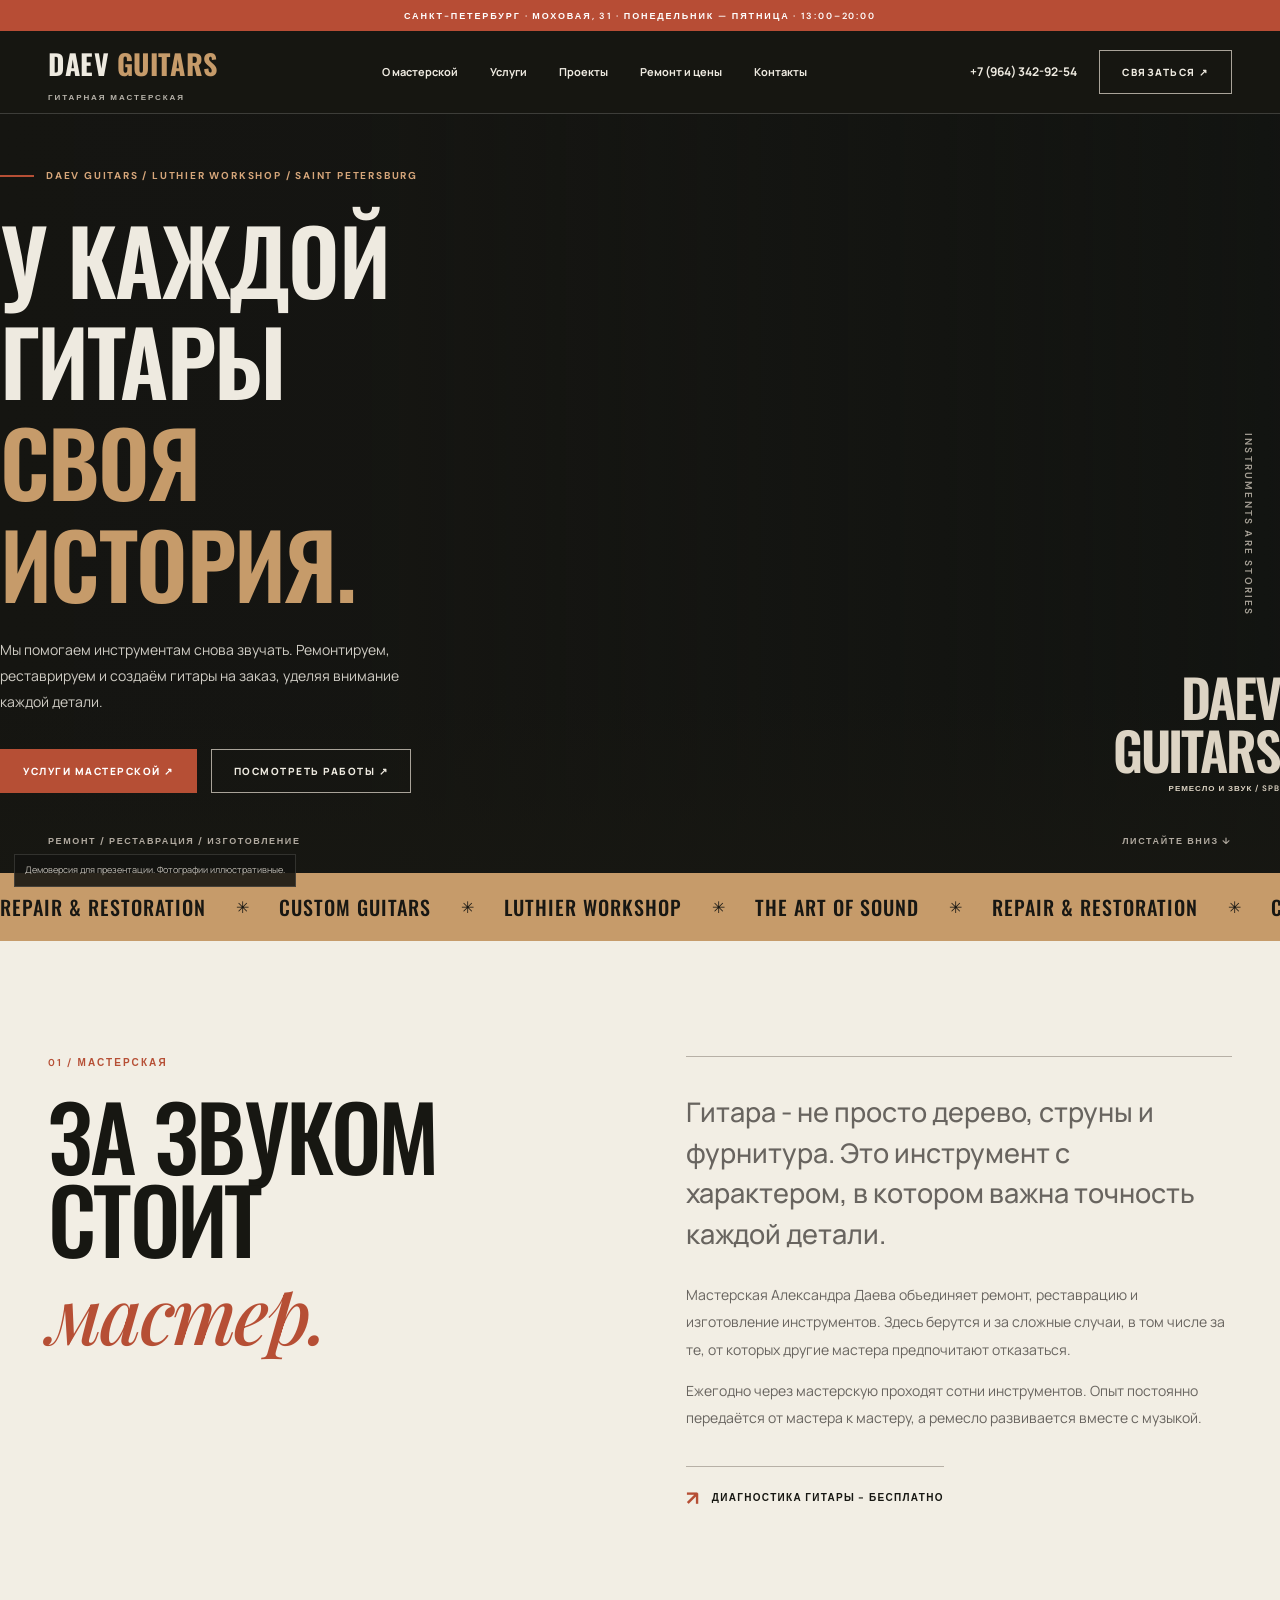
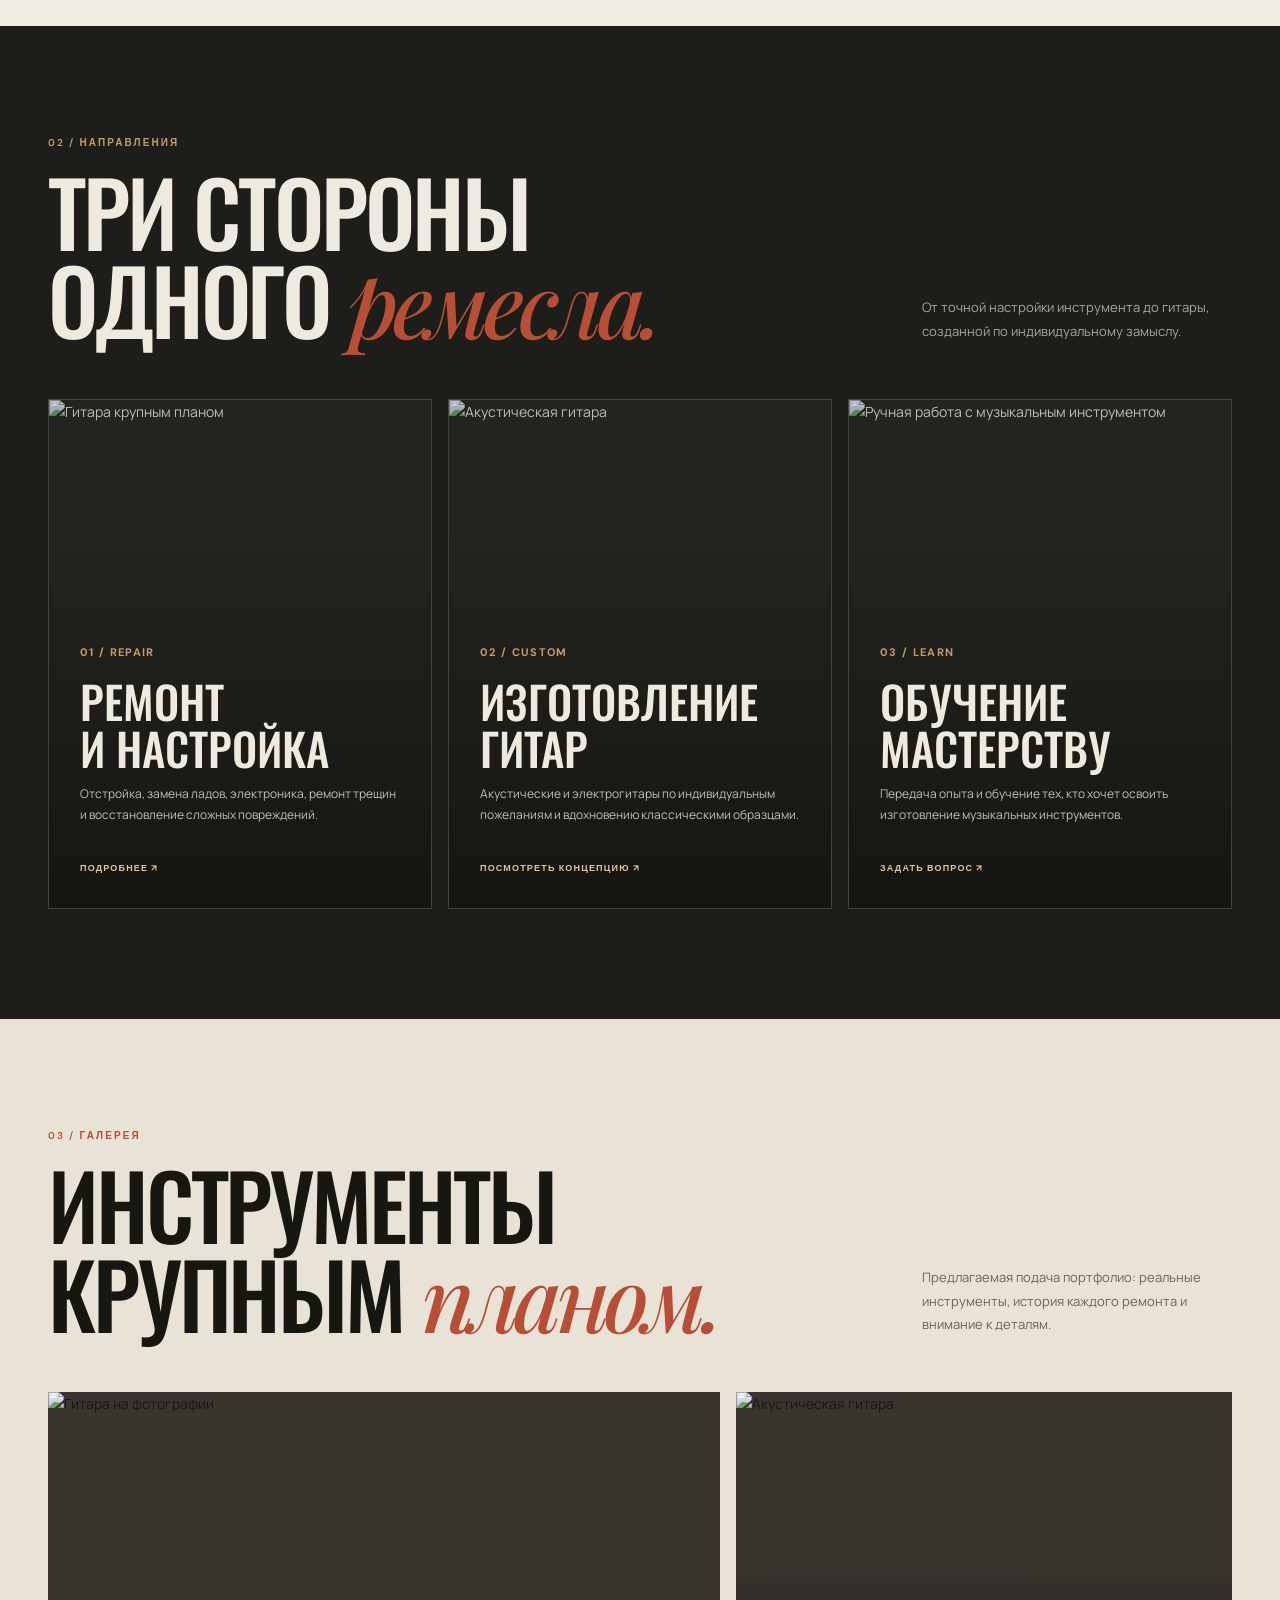
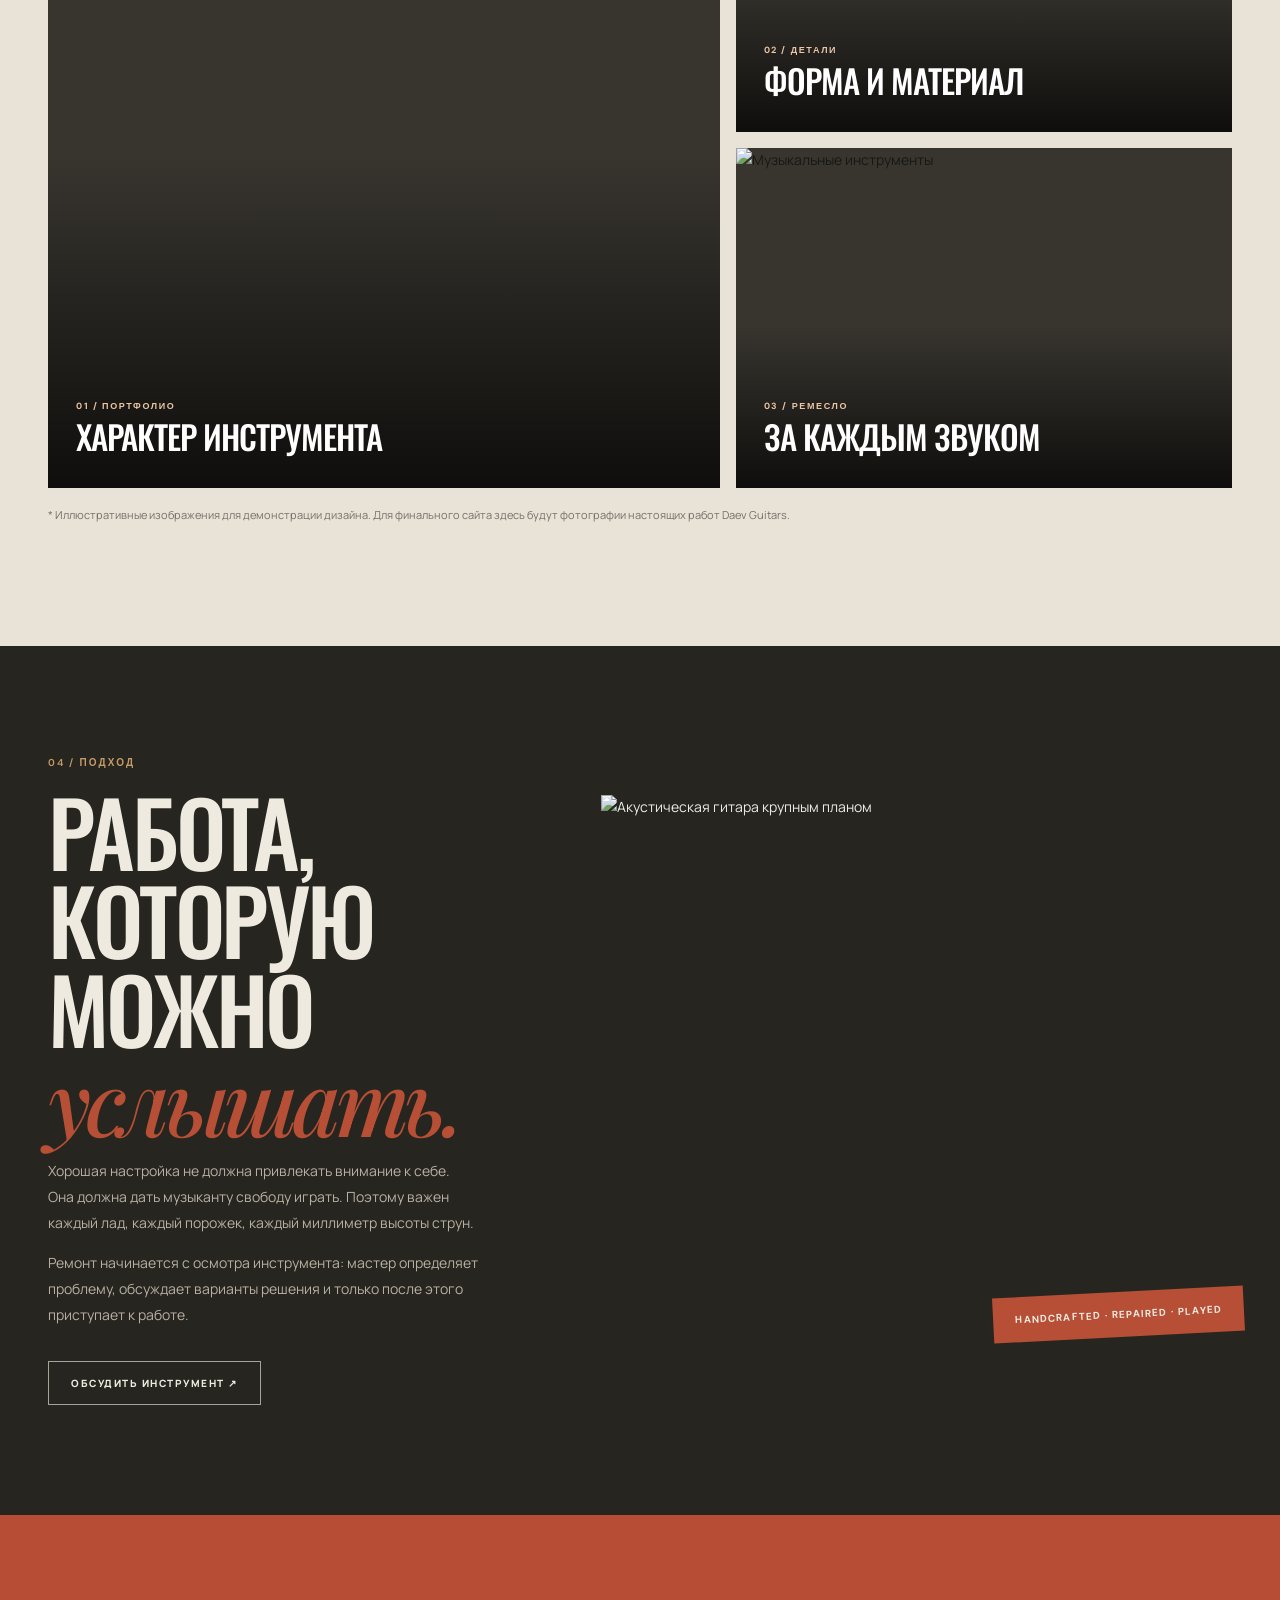
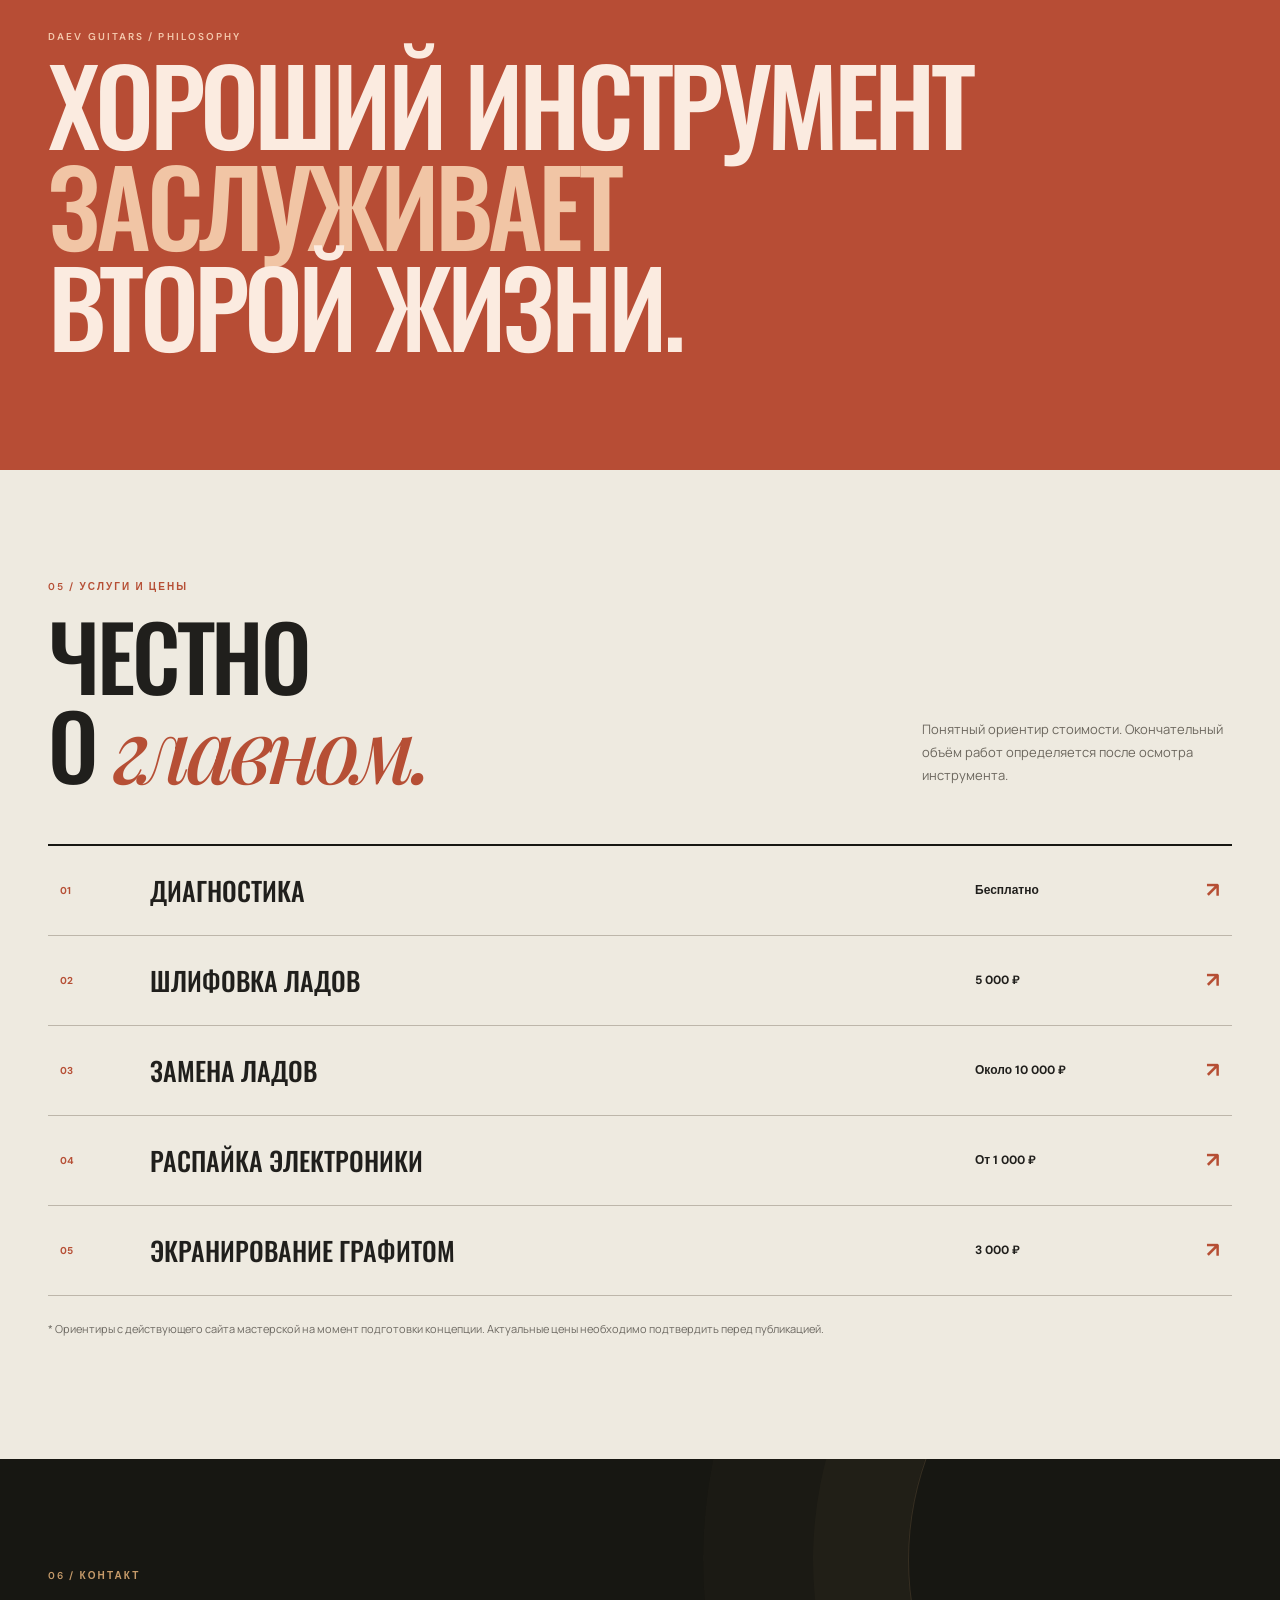
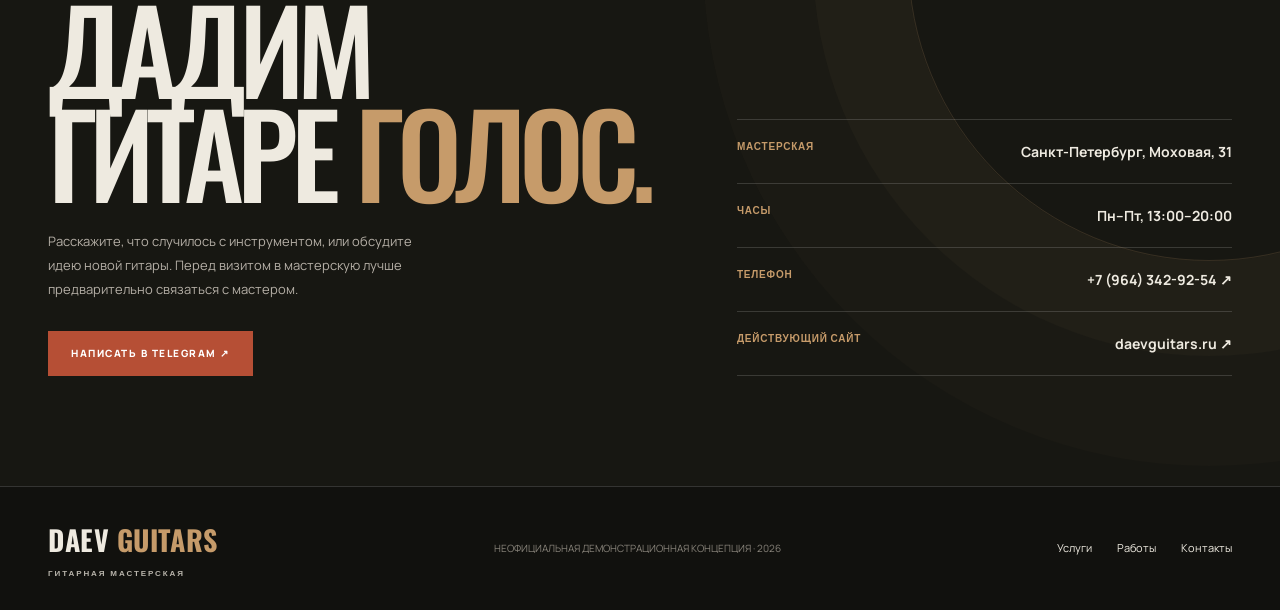
==== commit f8598840: "Fix oversized overlapping hero headline at desktop and mobile widths" ====
--- a/index.html
+++ b/index.html
@@ -15,4 +15,10 @@
   .hero-number strong { font-size: 34px; }
   .hero-copy h1 { font-size: clamp(68px, 8vw, 82px); }
 }
+
+/* Hero typography: keep all four lines readable without glyph/line collisions. */
+.hero-copy h1{font-size:clamp(60px,7vw,112px);line-height:1.13;letter-spacing:-.018em;margin:26px 0 24px;max-width:100%;overflow-wrap:normal}
+.hero-copy h1 span{line-height:inherit}
+@media(max-width:790px){.hero-copy h1{font-size:clamp(52px,10.8vw,83px);line-height:1.14;letter-spacing:-.02em;margin:26px 0 26px}}
+@media(max-width:420px){.hero-copy h1{font-size:clamp(46px,10.2vw,58px);line-height:1.16;letter-spacing:-.015em}}
 </style></head><body><div class="topline">Санкт-Петербург · Моховая, 31 · Понедельник — пятница · 13:00–20:00</div><header class="header"><div class="container navrow"><a class="logo" href="#top" aria-label="Daev Guitars, на главную"><b>DAEV <span>GUITARS</span></b><small>ГИТАРНАЯ МАСТЕРСКАЯ</small></a><nav class="links" id="menu"><a href="#about">О мастерской</a><a href="#services">Услуги</a><a href="#portfolio">Проекты</a><a href="#prices">Ремонт и цены</a><a href="#contact">Контакты</a></nav><div class="headright"><a class="phone" href="tel:+79643429254">+7 (964) 342-92-54</a><a class="btn" href="#contact">Связаться ↗</a><button class="navmenu" id="toggle" aria-label="Открыть меню" aria-expanded="false">☰</button></div></div></header><main id="top"><section class="hero"><div class="hero-bg"></div><div class="container hero-layout"><div class="hero-copy"><div class="hero-tag">Daev Guitars / Luthier workshop / Saint Petersburg</div><h1>У каждой<br>гитары<span>своя<br>история.</span></h1><p>Мы помогаем инструментам снова звучать. Ремонтируем, реставрируем и создаём гитары на заказ, уделяя внимание каждой детали.</p><div class="hero-actions"><a class="btn fill" href="#services">Услуги мастерской ↗</a><a class="btn" href="#portfolio">Посмотреть работы ↗</a></div></div><div class="hero-number"><strong>DAEV<br>GUITARS</strong><small>РЕМЕСЛО И ЗВУК / SPB</small></div></div><div class="hero-bottom"><div class="container"><span>Ремонт / Реставрация / Изготовление</span><span>Листайте вниз ↓</span></div></div><div class="vertical">INSTRUMENTS ARE STORIES</div></section><div class="strip" aria-hidden="true"><div class="strip-track"><div><span>REPAIR & RESTORATION</span><i>✳</i><span>CUSTOM GUITARS</span><i>✳</i><span>LUTHIER WORKSHOP</span><i>✳</i><span>THE ART OF SOUND</span><i>✳</i><span>REPAIR & RESTORATION</span><i>✳</i><span>CUSTOM GUITARS</span><i>✳</i><span>LUTHIER WORKSHOP</span><i>✳</i><span>THE ART OF SOUND</span><i>✳</i><span>REPAIR & RESTORATION</span><i>✳</i><span>CUSTOM GUITARS</span><i>✳</i><span>LUTHIER WORKSHOP</span><i>✳</i><span>THE ART OF SOUND</span><i>✳</i></div><div><span>REPAIR & RESTORATION</span><i>✳</i><span>CUSTOM GUITARS</span><i>✳</i><span>LUTHIER WORKSHOP</span><i>✳</i><span>THE ART OF SOUND</span><i>✳</i><span>REPAIR & RESTORATION</span><i>✳</i><span>CUSTOM GUITARS</span><i>✳</i><span>LUTHIER WORKSHOP</span><i>✳</i><span>THE ART OF SOUND</span><i>✳</i><span>REPAIR & RESTORATION</span><i>✳</i><span>CUSTOM GUITARS</span><i>✳</i><span>LUTHIER WORKSHOP</span><i>✳</i><span>THE ART OF SOUND</span><i>✳</i></div></div></div><section class="intro" id="about"><div class="container intro-grid"><div class="reveal"><div class="label">01 / Мастерская</div><h2>За звуком<br>стоит <em>мастер.</em></h2></div><div class="intro-copy reveal"><p class="lead">Гитара - не просто дерево, струны и фурнитура. Это инструмент с характером, в котором важна точность каждой детали.</p><p>Мастерская Александра Даева объединяет ремонт, реставрацию и изготовление инструментов. Здесь берутся и за сложные случаи, в том числе за те, от которых другие мастера предпочитают отказаться.</p><p>Ежегодно через мастерскую проходят сотни инструментов. Опыт постоянно передаётся от мастера к мастеру, а ремесло развивается вместе с музыкой.</p><div class="pill">Диагностика гитары - бесплатно</div></div></div></section><section class="section services" id="services"><div class="container"><div class="section-top reveal"><div><div class="label">02 / Направления</div><h2 class="section-title">Три стороны<br>одного <em>ремесла.</em></h2></div><p>От точной настройки инструмента до гитары, созданной по индивидуальному замыслу.</p></div><div class="services-grid"><a class="service reveal" href="#prices"><img src="https://images.unsplash.com/photo-1510915361894-db8b60106cb1?auto=format&fit=crop&w=1100&q=85" alt="Гитара крупным планом"><div class="service-content"><span class="service-number">01 / REPAIR</span><h3>Ремонт<br>и настройка</h3><p>Отстройка, замена ладов, электроника, ремонт трещин и восстановление сложных повреждений.</p><span class="service-link">Подробнее ↗</span></div></a><a class="service reveal" href="#portfolio"><img src="https://images.unsplash.com/photo-1516924962500-2b4b3b99ea02?auto=format&fit=crop&w=1100&q=85" alt="Акустическая гитара"><div class="service-content"><span class="service-number">02 / CUSTOM</span><h3>Изготовление<br>гитар</h3><p>Акустические и электрогитары по индивидуальным пожеланиям и вдохновению классическими образцами.</p><span class="service-link">Посмотреть концепцию ↗</span></div></a><a class="service reveal" href="#contact"><img src="https://images.unsplash.com/photo-1511196044526-5cb3bcb7071b?auto=format&fit=crop&w=1100&q=85" alt="Ручная работа с музыкальным инструментом"><div class="service-content"><span class="service-number">03 / LEARN</span><h3>Обучение<br>мастерству</h3><p>Передача опыта и обучение тех, кто хочет освоить изготовление музыкальных инструментов.</p><span class="service-link">Задать вопрос ↗</span></div></a></div></div></section><section class="section portfolio" id="portfolio"><div class="container"><div class="section-top reveal"><div><div class="label">03 / Галерея</div><h2 class="section-title">Инструменты<br>крупным <em>планом.</em></h2></div><p>Предлагаемая подача портфолио: реальные инструменты, история каждого ремонта и внимание к деталям.</p></div><div class="gallery"><div class="gallery-item reveal"><img src="https://images.unsplash.com/photo-1510915361894-db8b60106cb1?auto=format&fit=crop&w=1300&q=88" alt="Гитара на фотографии"><div class="gallery-caption"><small>01 / Портфолио</small><strong>Характер инструмента</strong></div></div><div class="gallery-item reveal"><img src="https://images.unsplash.com/photo-1525201548942-d8732f6617a0?auto=format&fit=crop&w=900&q=88" alt="Акустическая гитара"><div class="gallery-caption"><small>02 / Детали</small><strong>Форма и материал</strong></div></div><div class="gallery-item reveal"><img src="https://images.unsplash.com/photo-1550291652-6ea9114a47b1?auto=format&fit=crop&w=900&q=88" alt="Музыкальные инструменты"><div class="gallery-caption"><small>03 / Ремесло</small><strong>За каждым звуком</strong></div></div></div><p class="gallery-note">* Иллюстративные изображения для демонстрации дизайна. Для финального сайта здесь будут фотографии настоящих работ Daev Guitars.</p></div></section><section class="section workshop"><div class="container workshop-layout"><div class="workshop-text reveal"><div class="label">04 / Подход</div><h2 class="section-title">Работа, которую<br>можно <em>услышать.</em></h2><p>Хорошая настройка не должна привлекать внимание к себе. Она должна дать музыканту свободу играть. Поэтому важен каждый лад, каждый порожек, каждый миллиметр высоты струн.</p><p>Ремонт начинается с осмотра инструмента: мастер определяет проблему, обсуждает варианты решения и только после этого приступает к работе.</p><a href="#contact" class="btn" style="margin-top:19px">Обсудить инструмент ↗</a></div><div class="workshop-photo reveal"><img src="https://images.unsplash.com/photo-1525201548942-d8732f6617a0?auto=format&fit=crop&w=1100&q=85" alt="Акустическая гитара крупным планом" loading="lazy"></div></div></section><section class="quote"><div class="container reveal"><div class="label">DAEV GUITARS / PHILOSOPHY</div><p>Хороший инструмент<br><span>заслуживает</span><br>второй жизни.</p></div></section><section class="section price" id="prices"><div class="container"><div class="section-top reveal"><div><div class="label">05 / Услуги и цены</div><h2 class="section-title">Честно<br>о <em>главном.</em></h2></div><p>Понятный ориентир стоимости. Окончательный объём работ определяется после осмотра инструмента.</p></div><div class="price-table"><div class="price-row"><span class="n">01</span><strong>Диагностика</strong><span>Бесплатно</span><span class="arr">↗</span></div><div class="price-row"><span class="n">02</span><strong>Шлифовка ладов</strong><span>5 000 ₽</span><span class="arr">↗</span></div><div class="price-row"><span class="n">03</span><strong>Замена ладов</strong><span>Около 10 000 ₽</span><span class="arr">↗</span></div><div class="price-row"><span class="n">04</span><strong>Распайка электроники</strong><span>От 1 000 ₽</span><span class="arr">↗</span></div><div class="price-row"><span class="n">05</span><strong>Экранирование графитом</strong><span>3 000 ₽</span><span class="arr">↗</span></div></div><p class="price-foot">* Ориентиры с действующего сайта мастерской на момент подготовки концепции. Актуальные цены необходимо подтвердить перед публикацией.</p></div></section><section class="section cta" id="contact"><div class="container cta-grid"><div class="reveal"><div class="label">06 / Контакт</div><h2 class="cta-title">Дадим<br>гитаре <span>голос.</span></h2><p class="cta-copy">Расскажите, что случилось с инструментом, или обсудите идею новой гитары. Перед визитом в мастерскую лучше предварительно связаться с мастером.</p><a class="btn fill" href="https://t.me/daevguitar" target="_blank" rel="noopener noreferrer">Написать в Telegram ↗</a></div><div class="cta-list reveal"><div><small>Мастерская</small><strong>Санкт-Петербург, Моховая, 31</strong></div><div><small>Часы</small><strong>Пн–Пт, 13:00–20:00</strong></div><a href="tel:+79643429254"><small>Телефон</small><strong>+7 (964) 342-92-54 ↗</strong></a><a href="https://daevguitars.ru/" target="_blank" rel="noopener noreferrer"><small>Действующий сайт</small><strong>daevguitars.ru ↗</strong></a></div></div></section></main><footer class="footer"><div class="container footer-row"><a class="logo" href="#top"><b>DAEV <span>GUITARS</span></b><small>ГИТАРНАЯ МАСТЕРСКАЯ</small></a><span class="footnote">НЕОФИЦИАЛЬНАЯ ДЕМОНСТРАЦИОННАЯ КОНЦЕПЦИЯ · 2026</span><div class="footer-links"><a href="#services">Услуги</a><a href="#portfolio">Работы</a><a href="#contact">Контакты</a></div></div></footer><div class="note-banner">Демоверсия для презентации. Фотографии иллюстративные.</div><button id="toTop" aria-label="Наверх" title="Наверх">↑</button><script>const menu=document.getElementById('menu'),toggle=document.getElementById('toggle');toggle.addEventListener('click',()=>{const b=menu.classList.toggle('open');toggle.textContent=b?'×':'☰';toggle.setAttribute('aria-expanded',String(b))});menu.querySelectorAll('a').forEach(a=>a.addEventListener('click',()=>{menu.classList.remove('open');toggle.textContent='☰';toggle.setAttribute('aria-expanded','false')}));if('IntersectionObserver'in window){const obs=new IntersectionObserver(es=>es.forEach(e=>{if(e.isIntersecting){e.target.classList.add('visible');obs.unobserve(e.target)}}),{threshold:.08});document.querySelectorAll('.reveal').forEach(e=>obs.observe(e))}else document.querySelectorAll('.reveal').forEach(e=>e.classList.add('visible'));const topBtn=document.getElementById('toTop');addEventListener('scroll',()=>topBtn.classList.toggle('show',scrollY>650),{passive:true});topBtn.addEventListener('click',()=>scrollTo({top:0,behavior:'smooth'}));</script></body></html>
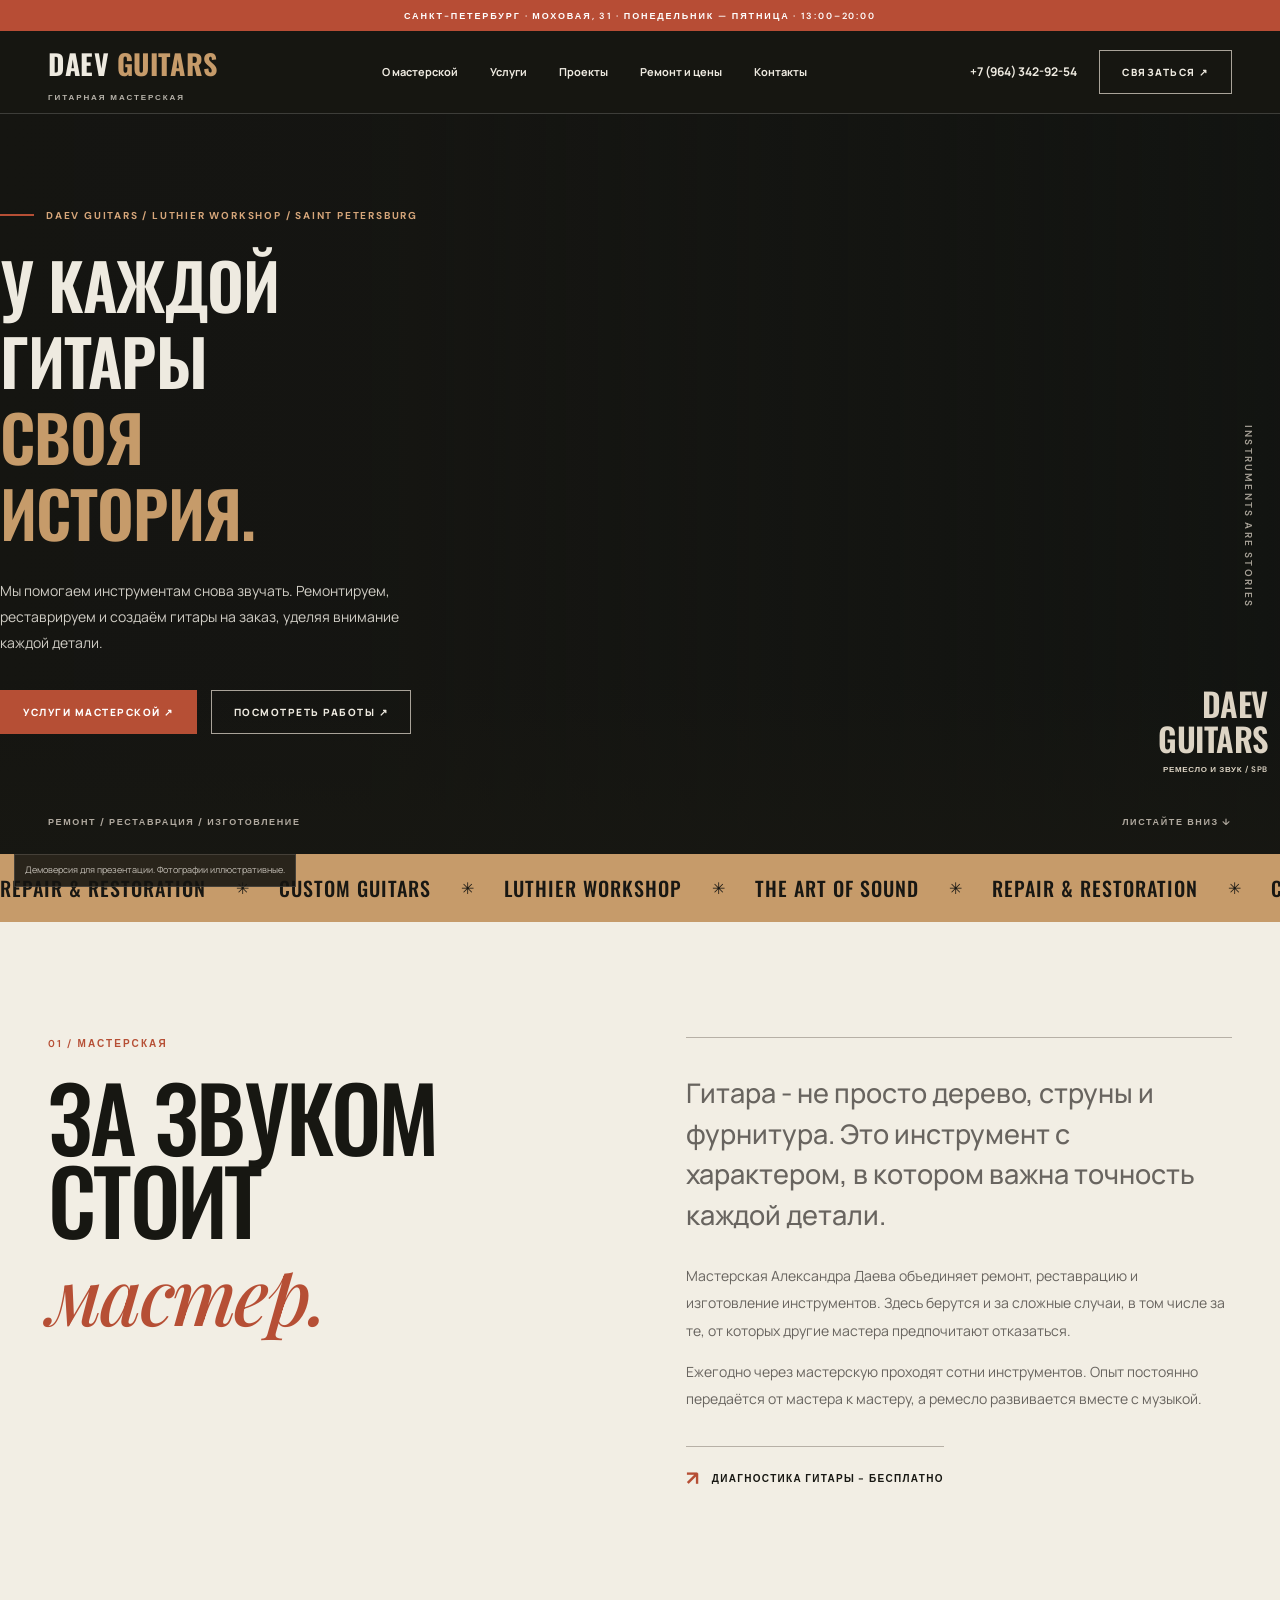
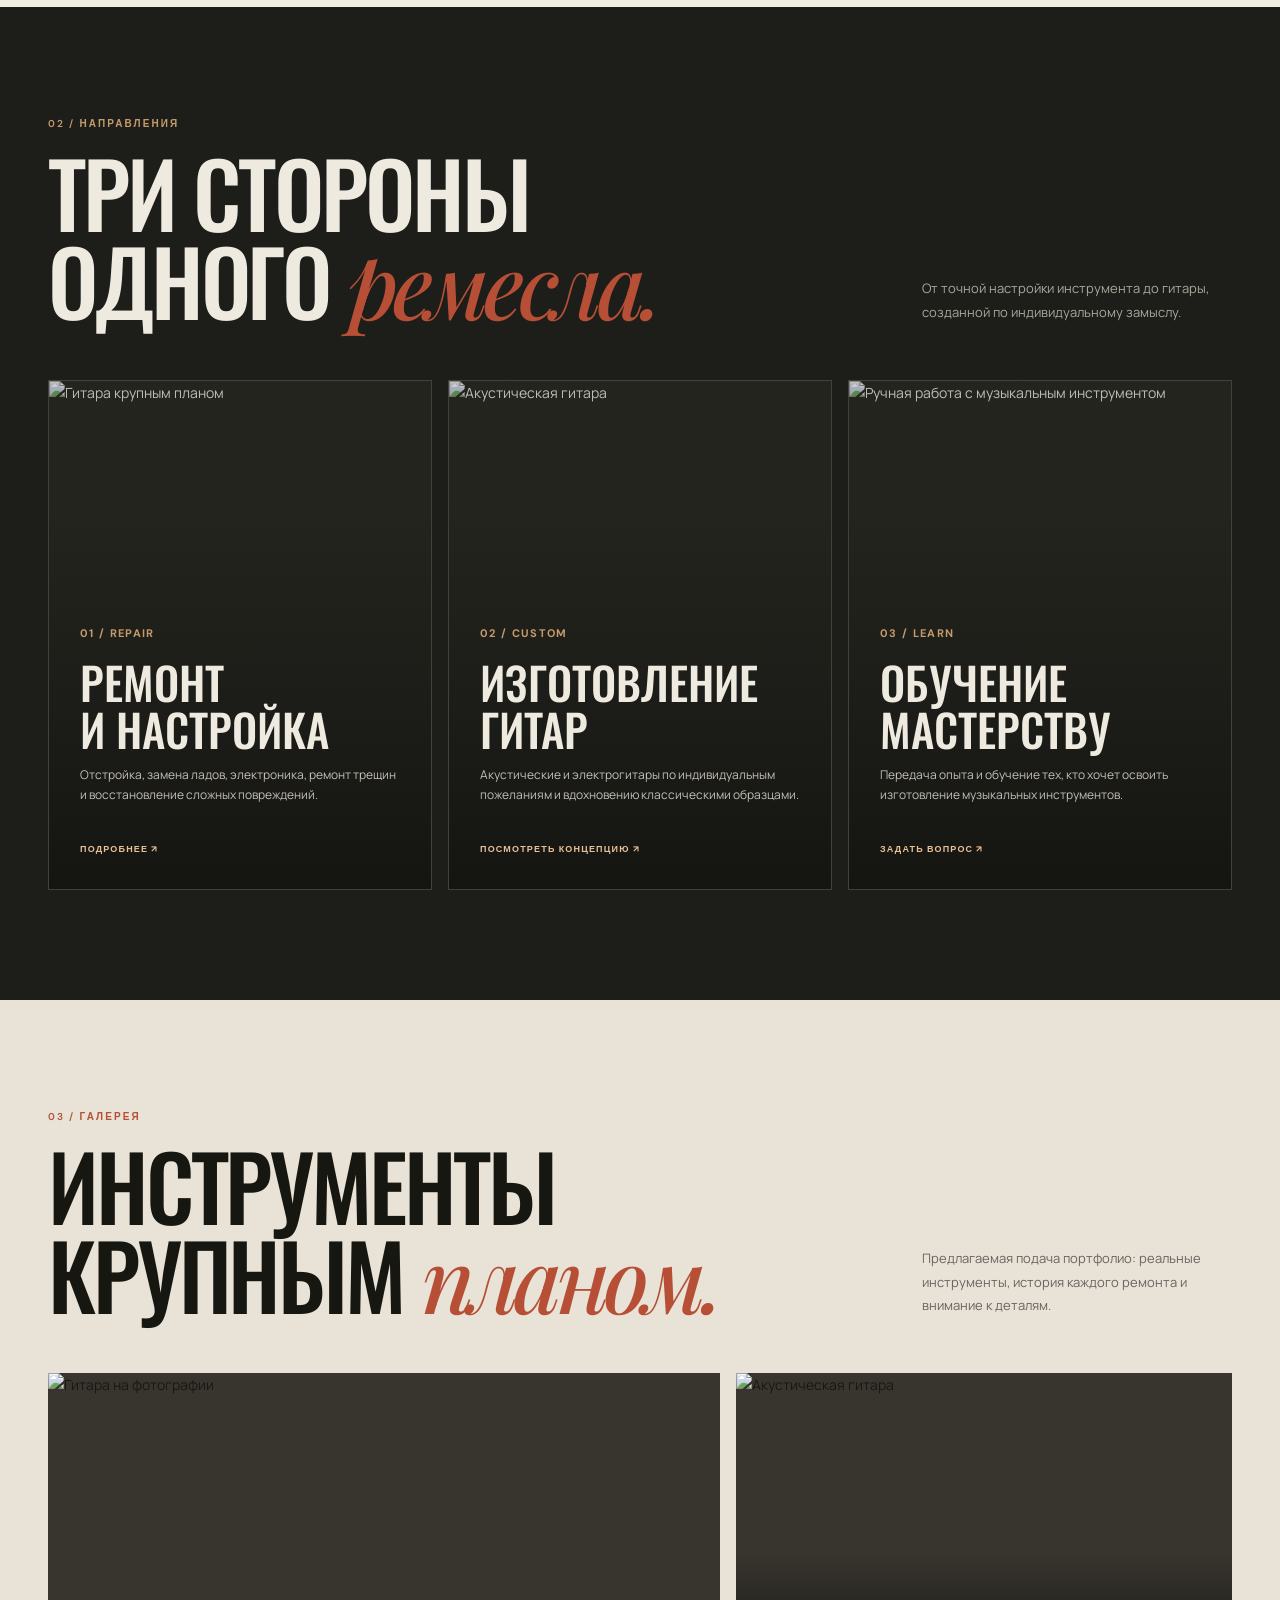
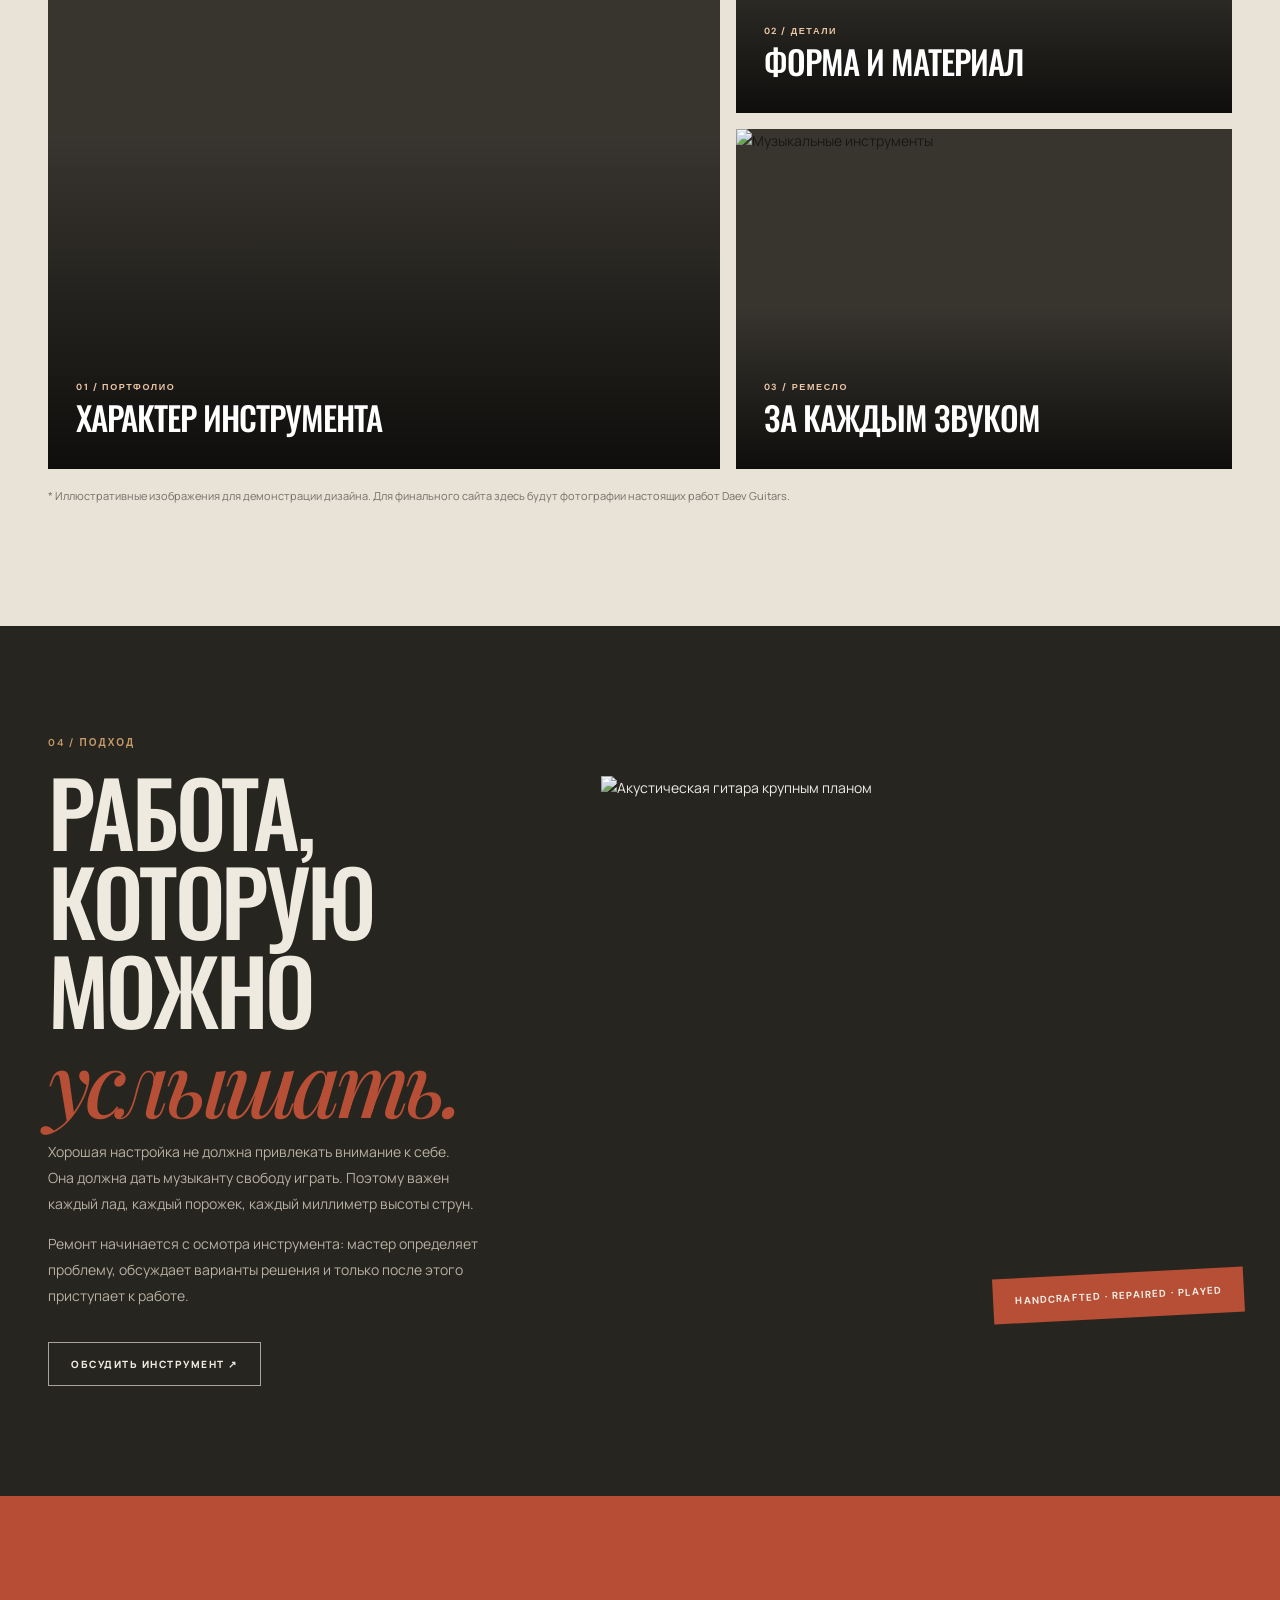
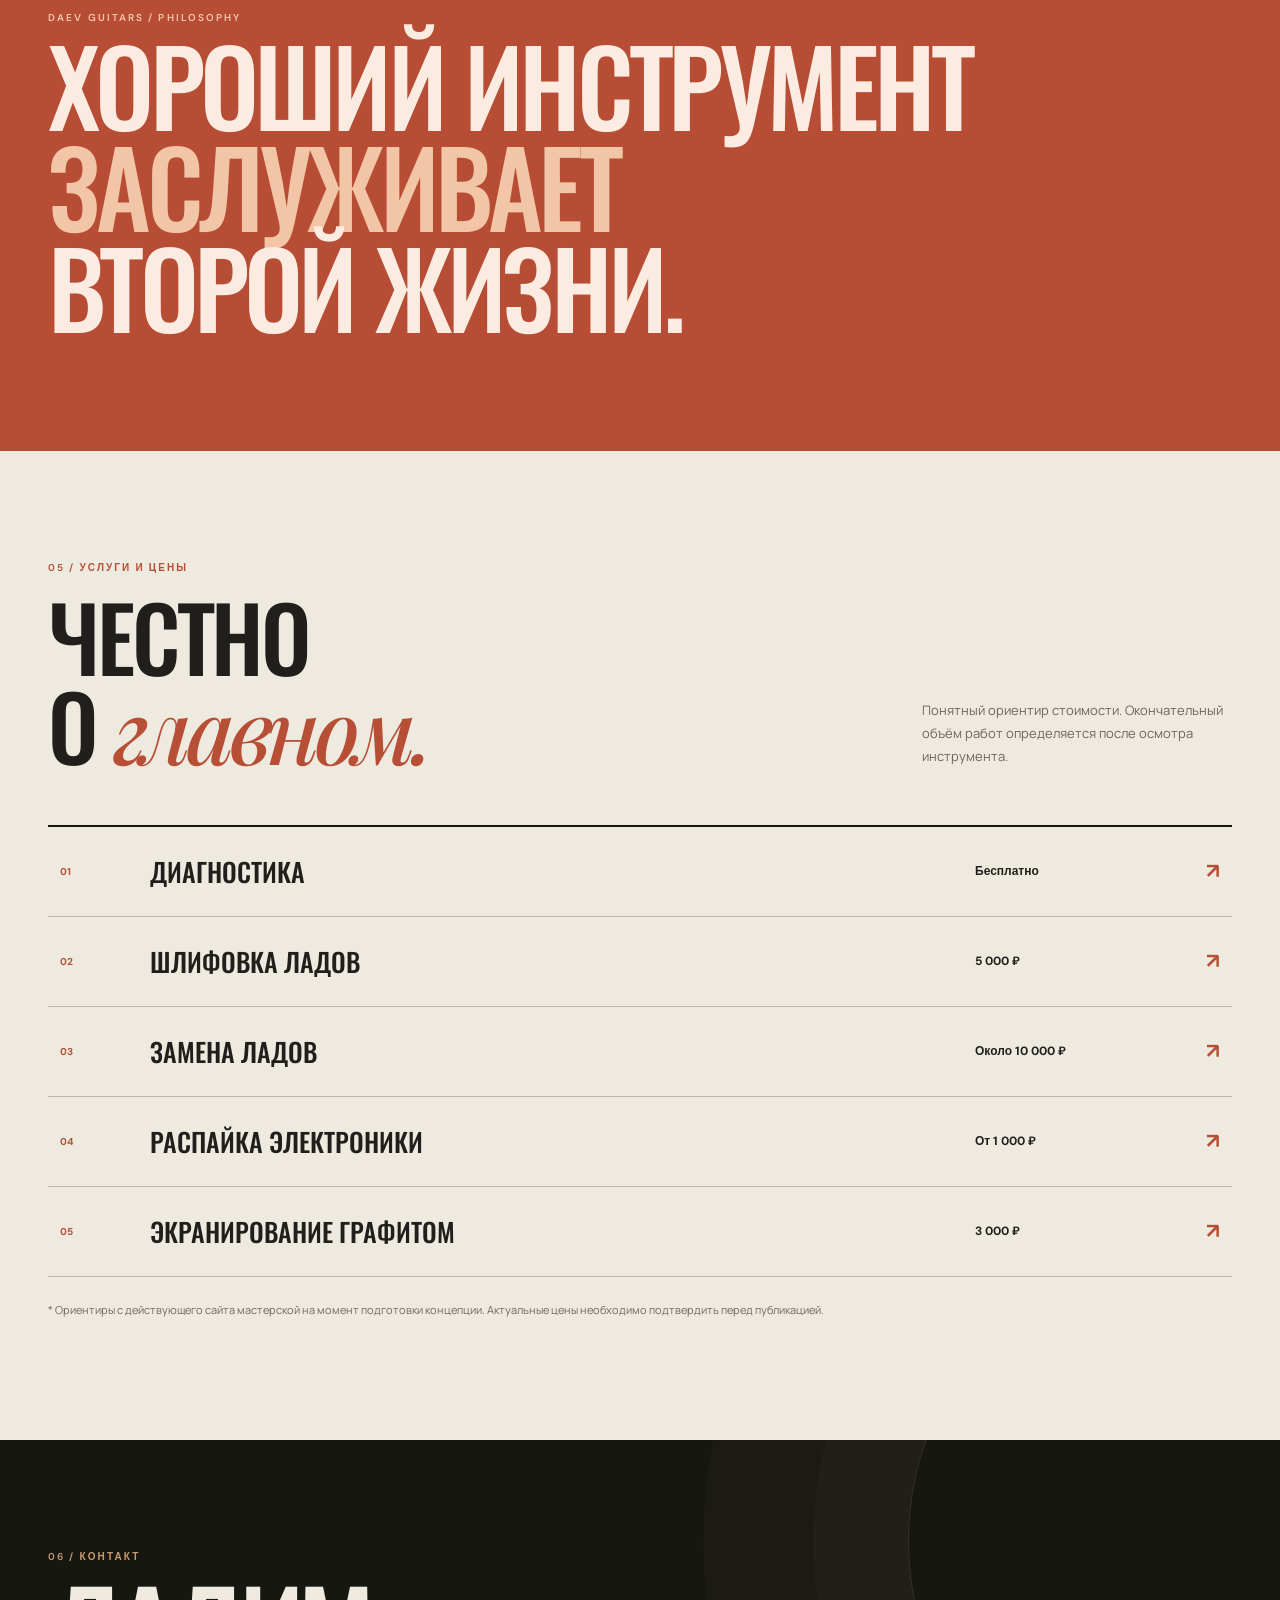
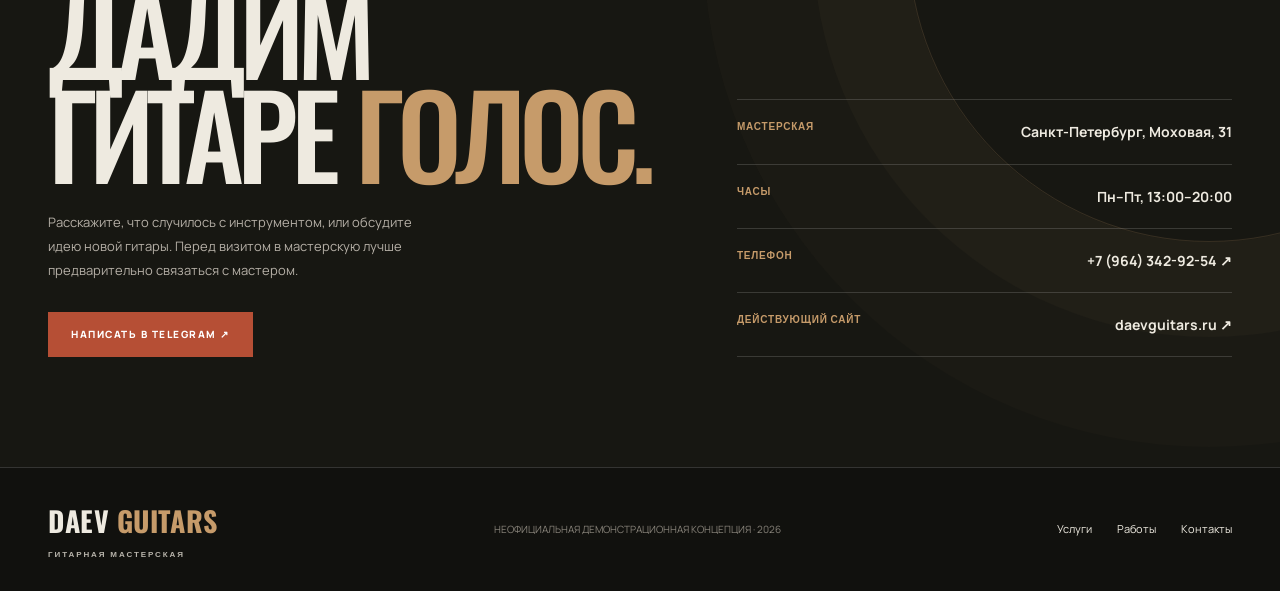
==== commit c957bdf3: "Constrain hero headline and wordmark to viewport at every breakpoint" ====
--- a/index.html
+++ b/index.html
@@ -21,4 +21,16 @@
 .hero-copy h1 span{line-height:inherit}
 @media(max-width:790px){.hero-copy h1{font-size:clamp(52px,10.8vw,83px);line-height:1.14;letter-spacing:-.02em;margin:26px 0 26px}}
 @media(max-width:420px){.hero-copy h1{font-size:clamp(46px,10.2vw,58px);line-height:1.16;letter-spacing:-.015em}}
+
+/* Robust hero layout: prevent clipped headlines and right-side wordmark. */
+.hero-layout{grid-template-columns:minmax(0,1fr) minmax(190px,240px);column-gap:clamp(24px,3vw,56px);box-sizing:border-box}
+.hero-copy{min-width:0;max-width:100%}
+.hero-copy h1{font-size:clamp(50px,5vw,94px);line-height:1.19;letter-spacing:-.014em;max-width:100%;margin:24px 0 28px;overflow-wrap:normal}
+.hero-copy h1 span{line-height:inherit}
+.hero-number{min-width:0;max-width:100%;justify-self:stretch;padding-right:12px;box-sizing:border-box}
+.hero-number strong{font-size:clamp(29px,2.55vw,46px);line-height:1.08;letter-spacing:-.015em;max-width:100%;white-space:nowrap}
+.hero-number small{font-size:8px;letter-spacing:.08em;white-space:normal}
+@media(max-width:1100px) and (min-width:791px){.hero-layout{grid-template-columns:minmax(0,1fr) 190px;column-gap:20px}.hero-copy h1{font-size:clamp(46px,5.3vw,64px)}.hero-number strong{font-size:31px}}
+@media(max-width:790px){.hero-layout{display:block}.hero-copy h1{font-size:clamp(42px,9vw,72px);line-height:1.2;letter-spacing:-.012em}.hero-number{display:none}}
+@media(max-width:420px){.hero-copy h1{font-size:clamp(36px,8.5vw,45px);line-height:1.22}}
 </style></head><body><div class="topline">Санкт-Петербург · Моховая, 31 · Понедельник — пятница · 13:00–20:00</div><header class="header"><div class="container navrow"><a class="logo" href="#top" aria-label="Daev Guitars, на главную"><b>DAEV <span>GUITARS</span></b><small>ГИТАРНАЯ МАСТЕРСКАЯ</small></a><nav class="links" id="menu"><a href="#about">О мастерской</a><a href="#services">Услуги</a><a href="#portfolio">Проекты</a><a href="#prices">Ремонт и цены</a><a href="#contact">Контакты</a></nav><div class="headright"><a class="phone" href="tel:+79643429254">+7 (964) 342-92-54</a><a class="btn" href="#contact">Связаться ↗</a><button class="navmenu" id="toggle" aria-label="Открыть меню" aria-expanded="false">☰</button></div></div></header><main id="top"><section class="hero"><div class="hero-bg"></div><div class="container hero-layout"><div class="hero-copy"><div class="hero-tag">Daev Guitars / Luthier workshop / Saint Petersburg</div><h1>У каждой<br>гитары<span>своя<br>история.</span></h1><p>Мы помогаем инструментам снова звучать. Ремонтируем, реставрируем и создаём гитары на заказ, уделяя внимание каждой детали.</p><div class="hero-actions"><a class="btn fill" href="#services">Услуги мастерской ↗</a><a class="btn" href="#portfolio">Посмотреть работы ↗</a></div></div><div class="hero-number"><strong>DAEV<br>GUITARS</strong><small>РЕМЕСЛО И ЗВУК / SPB</small></div></div><div class="hero-bottom"><div class="container"><span>Ремонт / Реставрация / Изготовление</span><span>Листайте вниз ↓</span></div></div><div class="vertical">INSTRUMENTS ARE STORIES</div></section><div class="strip" aria-hidden="true"><div class="strip-track"><div><span>REPAIR & RESTORATION</span><i>✳</i><span>CUSTOM GUITARS</span><i>✳</i><span>LUTHIER WORKSHOP</span><i>✳</i><span>THE ART OF SOUND</span><i>✳</i><span>REPAIR & RESTORATION</span><i>✳</i><span>CUSTOM GUITARS</span><i>✳</i><span>LUTHIER WORKSHOP</span><i>✳</i><span>THE ART OF SOUND</span><i>✳</i><span>REPAIR & RESTORATION</span><i>✳</i><span>CUSTOM GUITARS</span><i>✳</i><span>LUTHIER WORKSHOP</span><i>✳</i><span>THE ART OF SOUND</span><i>✳</i></div><div><span>REPAIR & RESTORATION</span><i>✳</i><span>CUSTOM GUITARS</span><i>✳</i><span>LUTHIER WORKSHOP</span><i>✳</i><span>THE ART OF SOUND</span><i>✳</i><span>REPAIR & RESTORATION</span><i>✳</i><span>CUSTOM GUITARS</span><i>✳</i><span>LUTHIER WORKSHOP</span><i>✳</i><span>THE ART OF SOUND</span><i>✳</i><span>REPAIR & RESTORATION</span><i>✳</i><span>CUSTOM GUITARS</span><i>✳</i><span>LUTHIER WORKSHOP</span><i>✳</i><span>THE ART OF SOUND</span><i>✳</i></div></div></div><section class="intro" id="about"><div class="container intro-grid"><div class="reveal"><div class="label">01 / Мастерская</div><h2>За звуком<br>стоит <em>мастер.</em></h2></div><div class="intro-copy reveal"><p class="lead">Гитара - не просто дерево, струны и фурнитура. Это инструмент с характером, в котором важна точность каждой детали.</p><p>Мастерская Александра Даева объединяет ремонт, реставрацию и изготовление инструментов. Здесь берутся и за сложные случаи, в том числе за те, от которых другие мастера предпочитают отказаться.</p><p>Ежегодно через мастерскую проходят сотни инструментов. Опыт постоянно передаётся от мастера к мастеру, а ремесло развивается вместе с музыкой.</p><div class="pill">Диагностика гитары - бесплатно</div></div></div></section><section class="section services" id="services"><div class="container"><div class="section-top reveal"><div><div class="label">02 / Направления</div><h2 class="section-title">Три стороны<br>одного <em>ремесла.</em></h2></div><p>От точной настройки инструмента до гитары, созданной по индивидуальному замыслу.</p></div><div class="services-grid"><a class="service reveal" href="#prices"><img src="https://images.unsplash.com/photo-1510915361894-db8b60106cb1?auto=format&fit=crop&w=1100&q=85" alt="Гитара крупным планом"><div class="service-content"><span class="service-number">01 / REPAIR</span><h3>Ремонт<br>и настройка</h3><p>Отстройка, замена ладов, электроника, ремонт трещин и восстановление сложных повреждений.</p><span class="service-link">Подробнее ↗</span></div></a><a class="service reveal" href="#portfolio"><img src="https://images.unsplash.com/photo-1516924962500-2b4b3b99ea02?auto=format&fit=crop&w=1100&q=85" alt="Акустическая гитара"><div class="service-content"><span class="service-number">02 / CUSTOM</span><h3>Изготовление<br>гитар</h3><p>Акустические и электрогитары по индивидуальным пожеланиям и вдохновению классическими образцами.</p><span class="service-link">Посмотреть концепцию ↗</span></div></a><a class="service reveal" href="#contact"><img src="https://images.unsplash.com/photo-1511196044526-5cb3bcb7071b?auto=format&fit=crop&w=1100&q=85" alt="Ручная работа с музыкальным инструментом"><div class="service-content"><span class="service-number">03 / LEARN</span><h3>Обучение<br>мастерству</h3><p>Передача опыта и обучение тех, кто хочет освоить изготовление музыкальных инструментов.</p><span class="service-link">Задать вопрос ↗</span></div></a></div></div></section><section class="section portfolio" id="portfolio"><div class="container"><div class="section-top reveal"><div><div class="label">03 / Галерея</div><h2 class="section-title">Инструменты<br>крупным <em>планом.</em></h2></div><p>Предлагаемая подача портфолио: реальные инструменты, история каждого ремонта и внимание к деталям.</p></div><div class="gallery"><div class="gallery-item reveal"><img src="https://images.unsplash.com/photo-1510915361894-db8b60106cb1?auto=format&fit=crop&w=1300&q=88" alt="Гитара на фотографии"><div class="gallery-caption"><small>01 / Портфолио</small><strong>Характер инструмента</strong></div></div><div class="gallery-item reveal"><img src="https://images.unsplash.com/photo-1525201548942-d8732f6617a0?auto=format&fit=crop&w=900&q=88" alt="Акустическая гитара"><div class="gallery-caption"><small>02 / Детали</small><strong>Форма и материал</strong></div></div><div class="gallery-item reveal"><img src="https://images.unsplash.com/photo-1550291652-6ea9114a47b1?auto=format&fit=crop&w=900&q=88" alt="Музыкальные инструменты"><div class="gallery-caption"><small>03 / Ремесло</small><strong>За каждым звуком</strong></div></div></div><p class="gallery-note">* Иллюстративные изображения для демонстрации дизайна. Для финального сайта здесь будут фотографии настоящих работ Daev Guitars.</p></div></section><section class="section workshop"><div class="container workshop-layout"><div class="workshop-text reveal"><div class="label">04 / Подход</div><h2 class="section-title">Работа, которую<br>можно <em>услышать.</em></h2><p>Хорошая настройка не должна привлекать внимание к себе. Она должна дать музыканту свободу играть. Поэтому важен каждый лад, каждый порожек, каждый миллиметр высоты струн.</p><p>Ремонт начинается с осмотра инструмента: мастер определяет проблему, обсуждает варианты решения и только после этого приступает к работе.</p><a href="#contact" class="btn" style="margin-top:19px">Обсудить инструмент ↗</a></div><div class="workshop-photo reveal"><img src="https://images.unsplash.com/photo-1525201548942-d8732f6617a0?auto=format&fit=crop&w=1100&q=85" alt="Акустическая гитара крупным планом" loading="lazy"></div></div></section><section class="quote"><div class="container reveal"><div class="label">DAEV GUITARS / PHILOSOPHY</div><p>Хороший инструмент<br><span>заслуживает</span><br>второй жизни.</p></div></section><section class="section price" id="prices"><div class="container"><div class="section-top reveal"><div><div class="label">05 / Услуги и цены</div><h2 class="section-title">Честно<br>о <em>главном.</em></h2></div><p>Понятный ориентир стоимости. Окончательный объём работ определяется после осмотра инструмента.</p></div><div class="price-table"><div class="price-row"><span class="n">01</span><strong>Диагностика</strong><span>Бесплатно</span><span class="arr">↗</span></div><div class="price-row"><span class="n">02</span><strong>Шлифовка ладов</strong><span>5 000 ₽</span><span class="arr">↗</span></div><div class="price-row"><span class="n">03</span><strong>Замена ладов</strong><span>Около 10 000 ₽</span><span class="arr">↗</span></div><div class="price-row"><span class="n">04</span><strong>Распайка электроники</strong><span>От 1 000 ₽</span><span class="arr">↗</span></div><div class="price-row"><span class="n">05</span><strong>Экранирование графитом</strong><span>3 000 ₽</span><span class="arr">↗</span></div></div><p class="price-foot">* Ориентиры с действующего сайта мастерской на момент подготовки концепции. Актуальные цены необходимо подтвердить перед публикацией.</p></div></section><section class="section cta" id="contact"><div class="container cta-grid"><div class="reveal"><div class="label">06 / Контакт</div><h2 class="cta-title">Дадим<br>гитаре <span>голос.</span></h2><p class="cta-copy">Расскажите, что случилось с инструментом, или обсудите идею новой гитары. Перед визитом в мастерскую лучше предварительно связаться с мастером.</p><a class="btn fill" href="https://t.me/daevguitar" target="_blank" rel="noopener noreferrer">Написать в Telegram ↗</a></div><div class="cta-list reveal"><div><small>Мастерская</small><strong>Санкт-Петербург, Моховая, 31</strong></div><div><small>Часы</small><strong>Пн–Пт, 13:00–20:00</strong></div><a href="tel:+79643429254"><small>Телефон</small><strong>+7 (964) 342-92-54 ↗</strong></a><a href="https://daevguitars.ru/" target="_blank" rel="noopener noreferrer"><small>Действующий сайт</small><strong>daevguitars.ru ↗</strong></a></div></div></section></main><footer class="footer"><div class="container footer-row"><a class="logo" href="#top"><b>DAEV <span>GUITARS</span></b><small>ГИТАРНАЯ МАСТЕРСКАЯ</small></a><span class="footnote">НЕОФИЦИАЛЬНАЯ ДЕМОНСТРАЦИОННАЯ КОНЦЕПЦИЯ · 2026</span><div class="footer-links"><a href="#services">Услуги</a><a href="#portfolio">Работы</a><a href="#contact">Контакты</a></div></div></footer><div class="note-banner">Демоверсия для презентации. Фотографии иллюстративные.</div><button id="toTop" aria-label="Наверх" title="Наверх">↑</button><script>const menu=document.getElementById('menu'),toggle=document.getElementById('toggle');toggle.addEventListener('click',()=>{const b=menu.classList.toggle('open');toggle.textContent=b?'×':'☰';toggle.setAttribute('aria-expanded',String(b))});menu.querySelectorAll('a').forEach(a=>a.addEventListener('click',()=>{menu.classList.remove('open');toggle.textContent='☰';toggle.setAttribute('aria-expanded','false')}));if('IntersectionObserver'in window){const obs=new IntersectionObserver(es=>es.forEach(e=>{if(e.isIntersecting){e.target.classList.add('visible');obs.unobserve(e.target)}}),{threshold:.08});document.querySelectorAll('.reveal').forEach(e=>obs.observe(e))}else document.querySelectorAll('.reveal').forEach(e=>e.classList.add('visible'));const topBtn=document.getElementById('toTop');addEventListener('scroll',()=>topBtn.classList.toggle('show',scrollY>650),{passive:true});topBtn.addEventListener('click',()=>scrollTo({top:0,behavior:'smooth'}));</script></body></html>
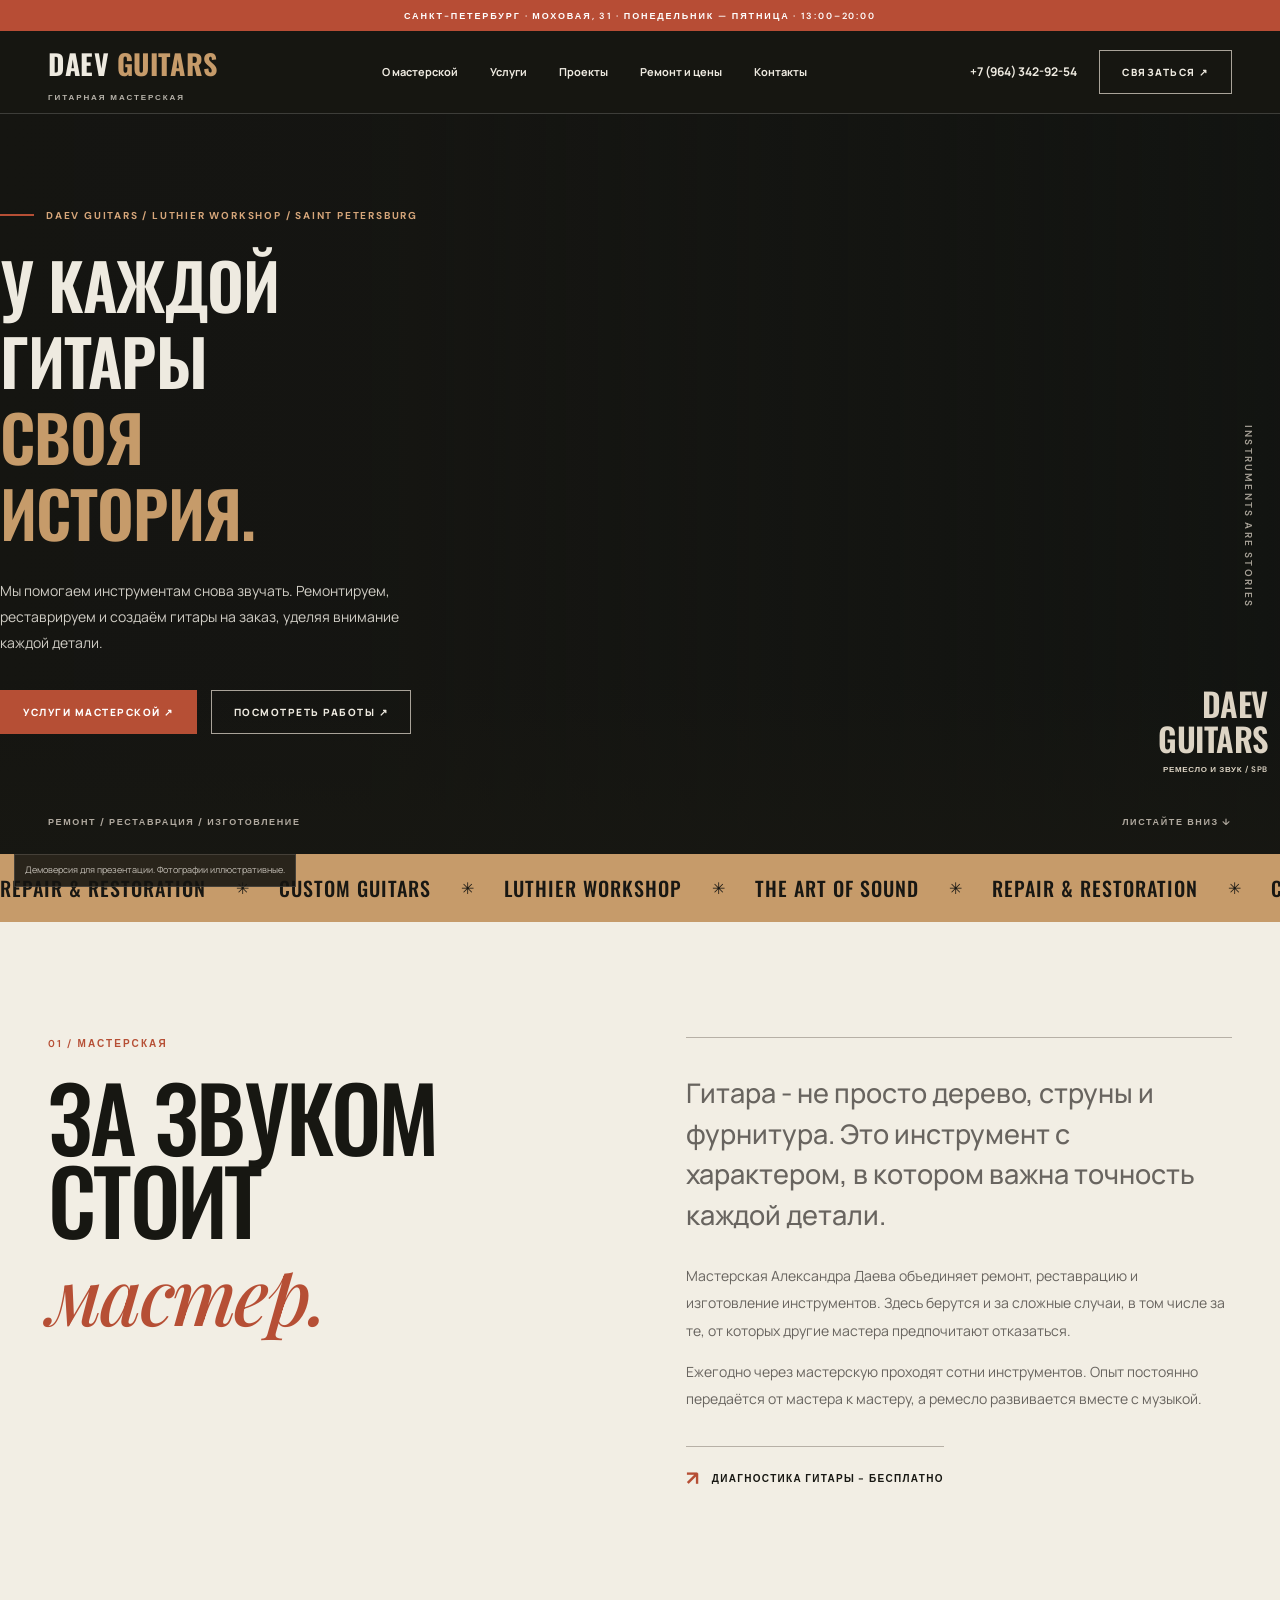
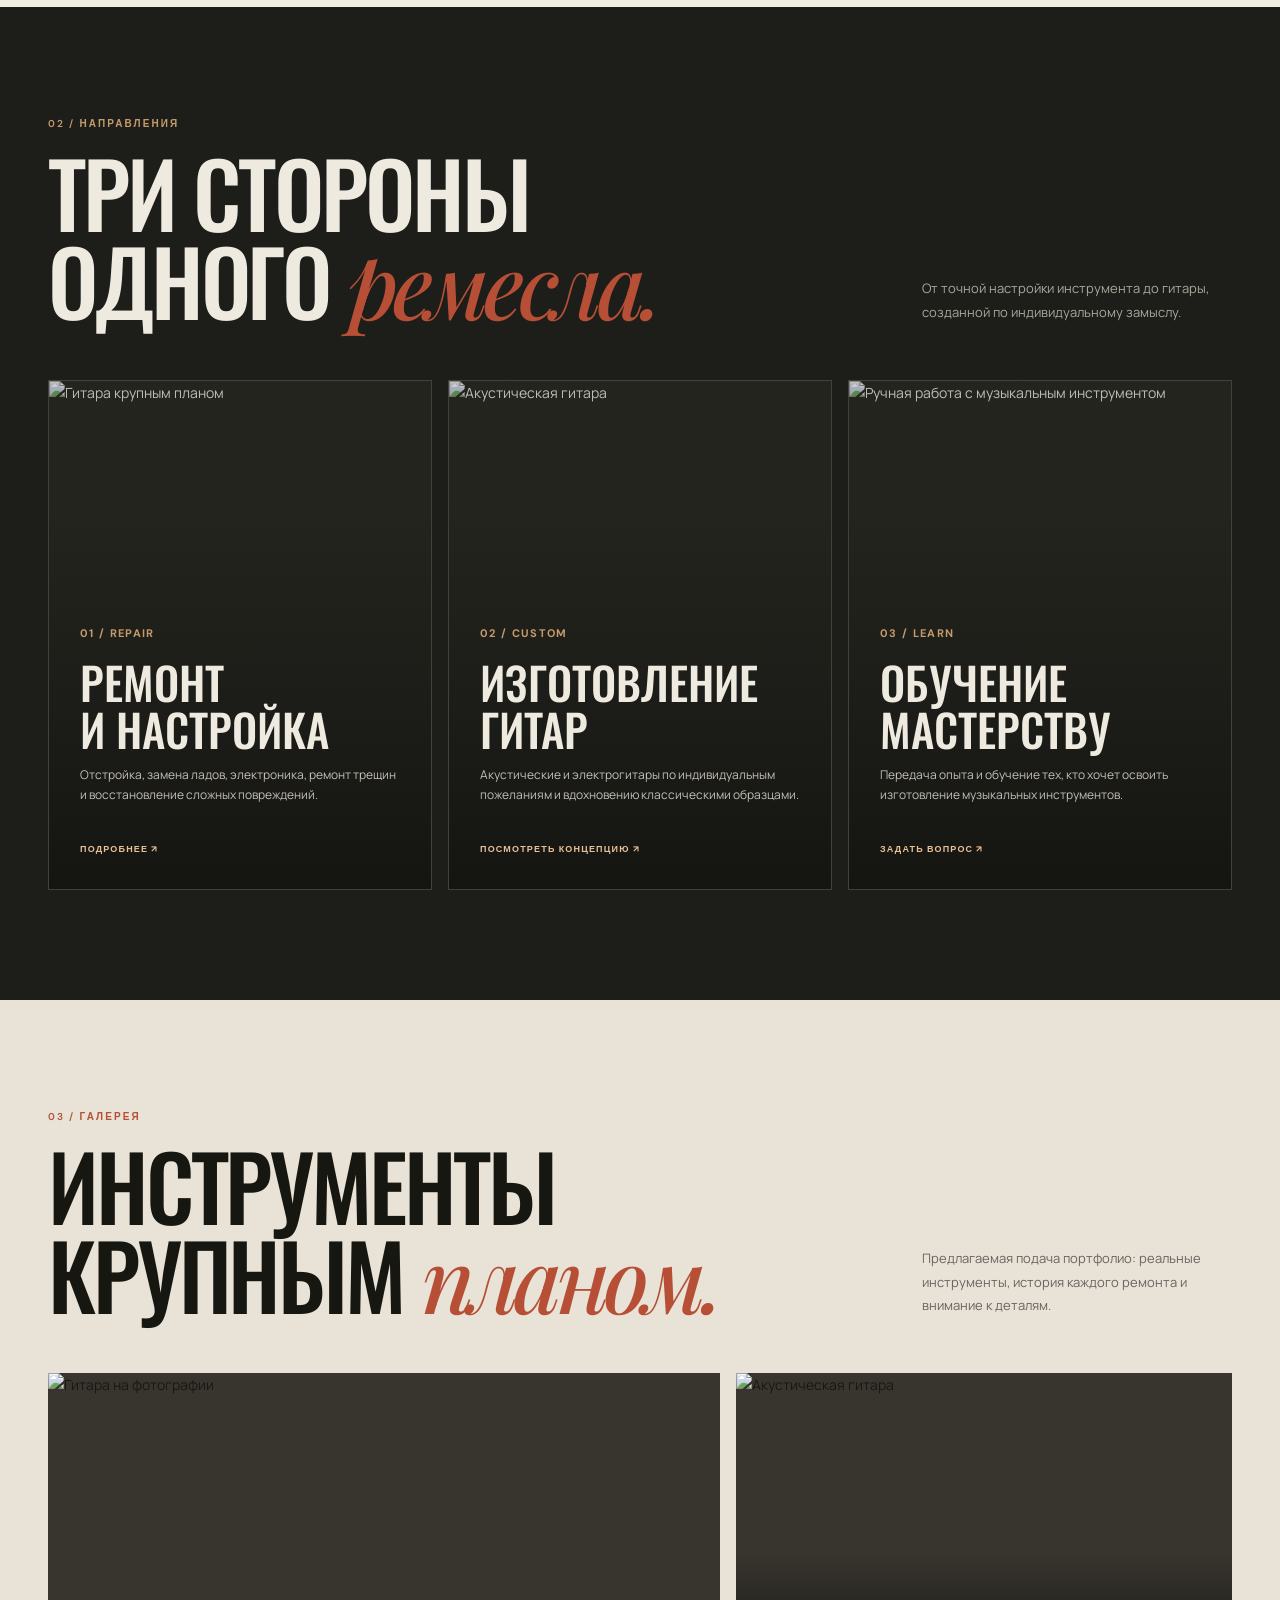
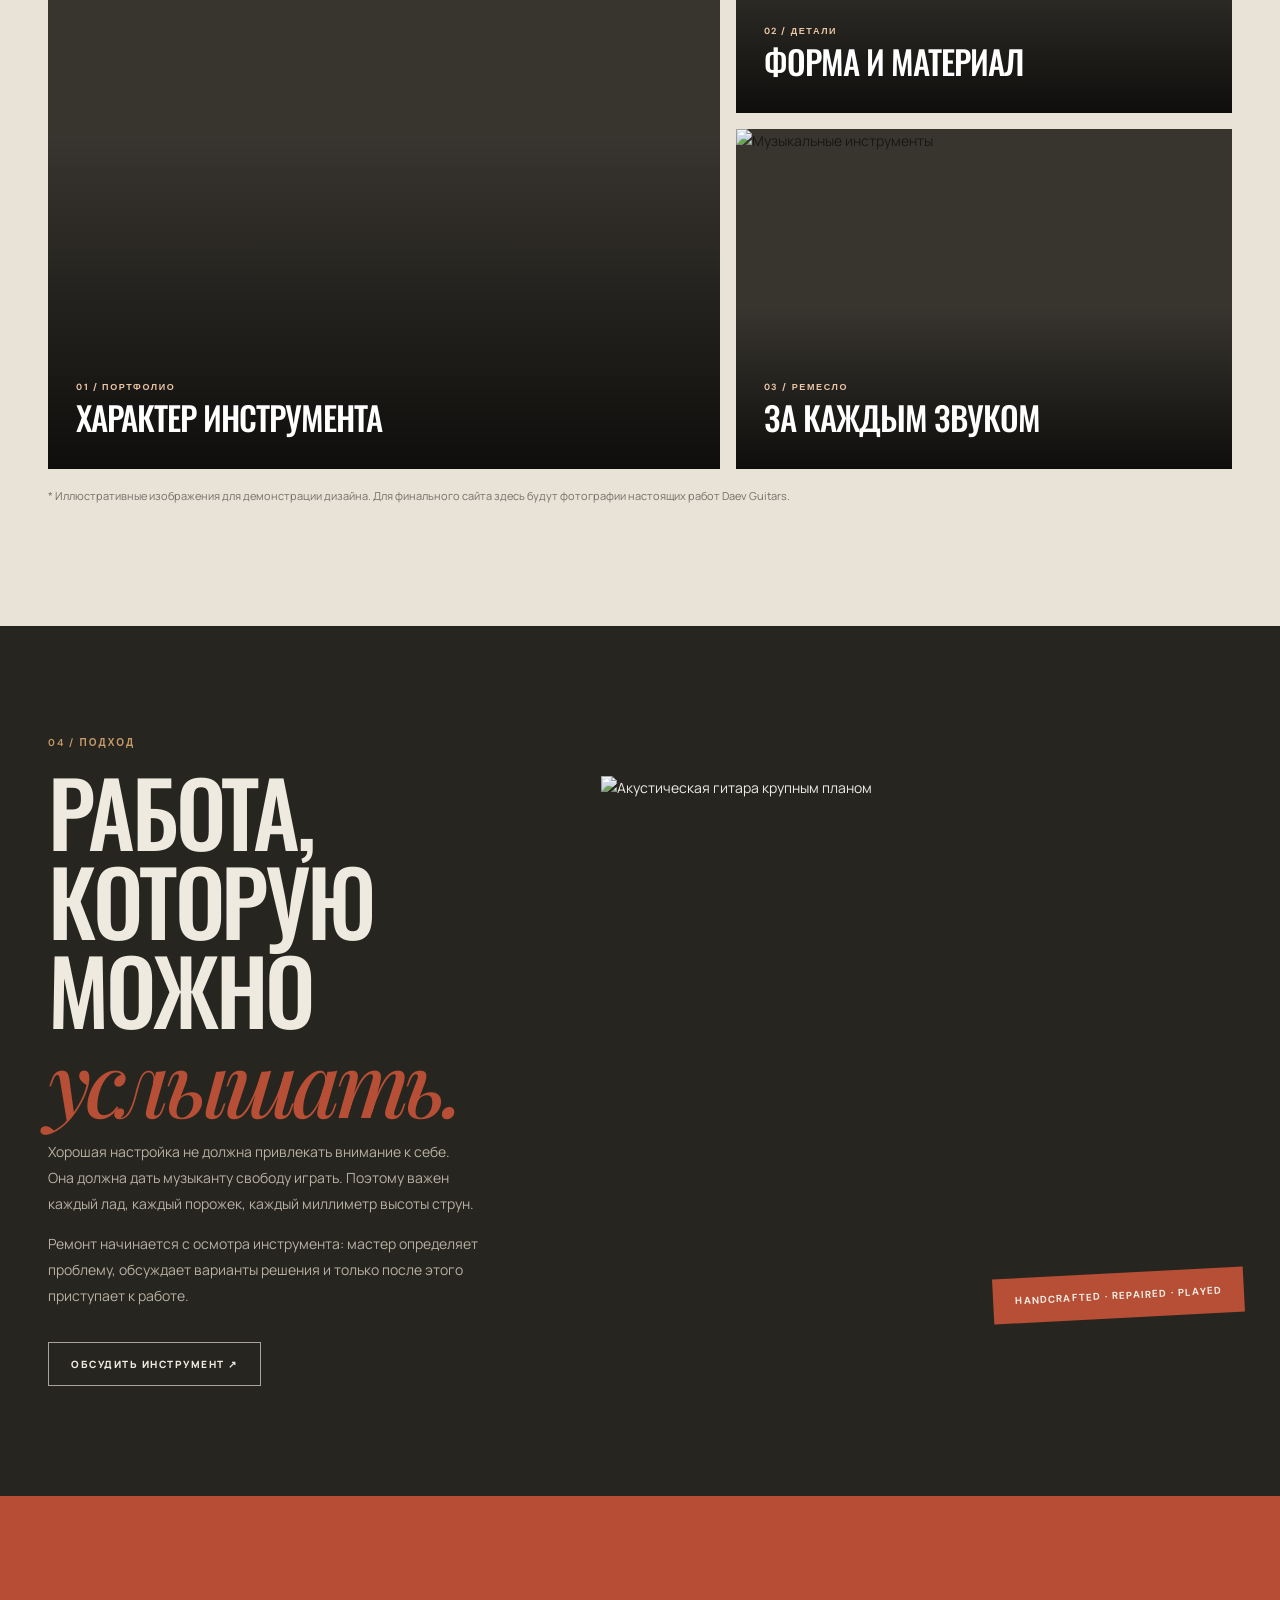
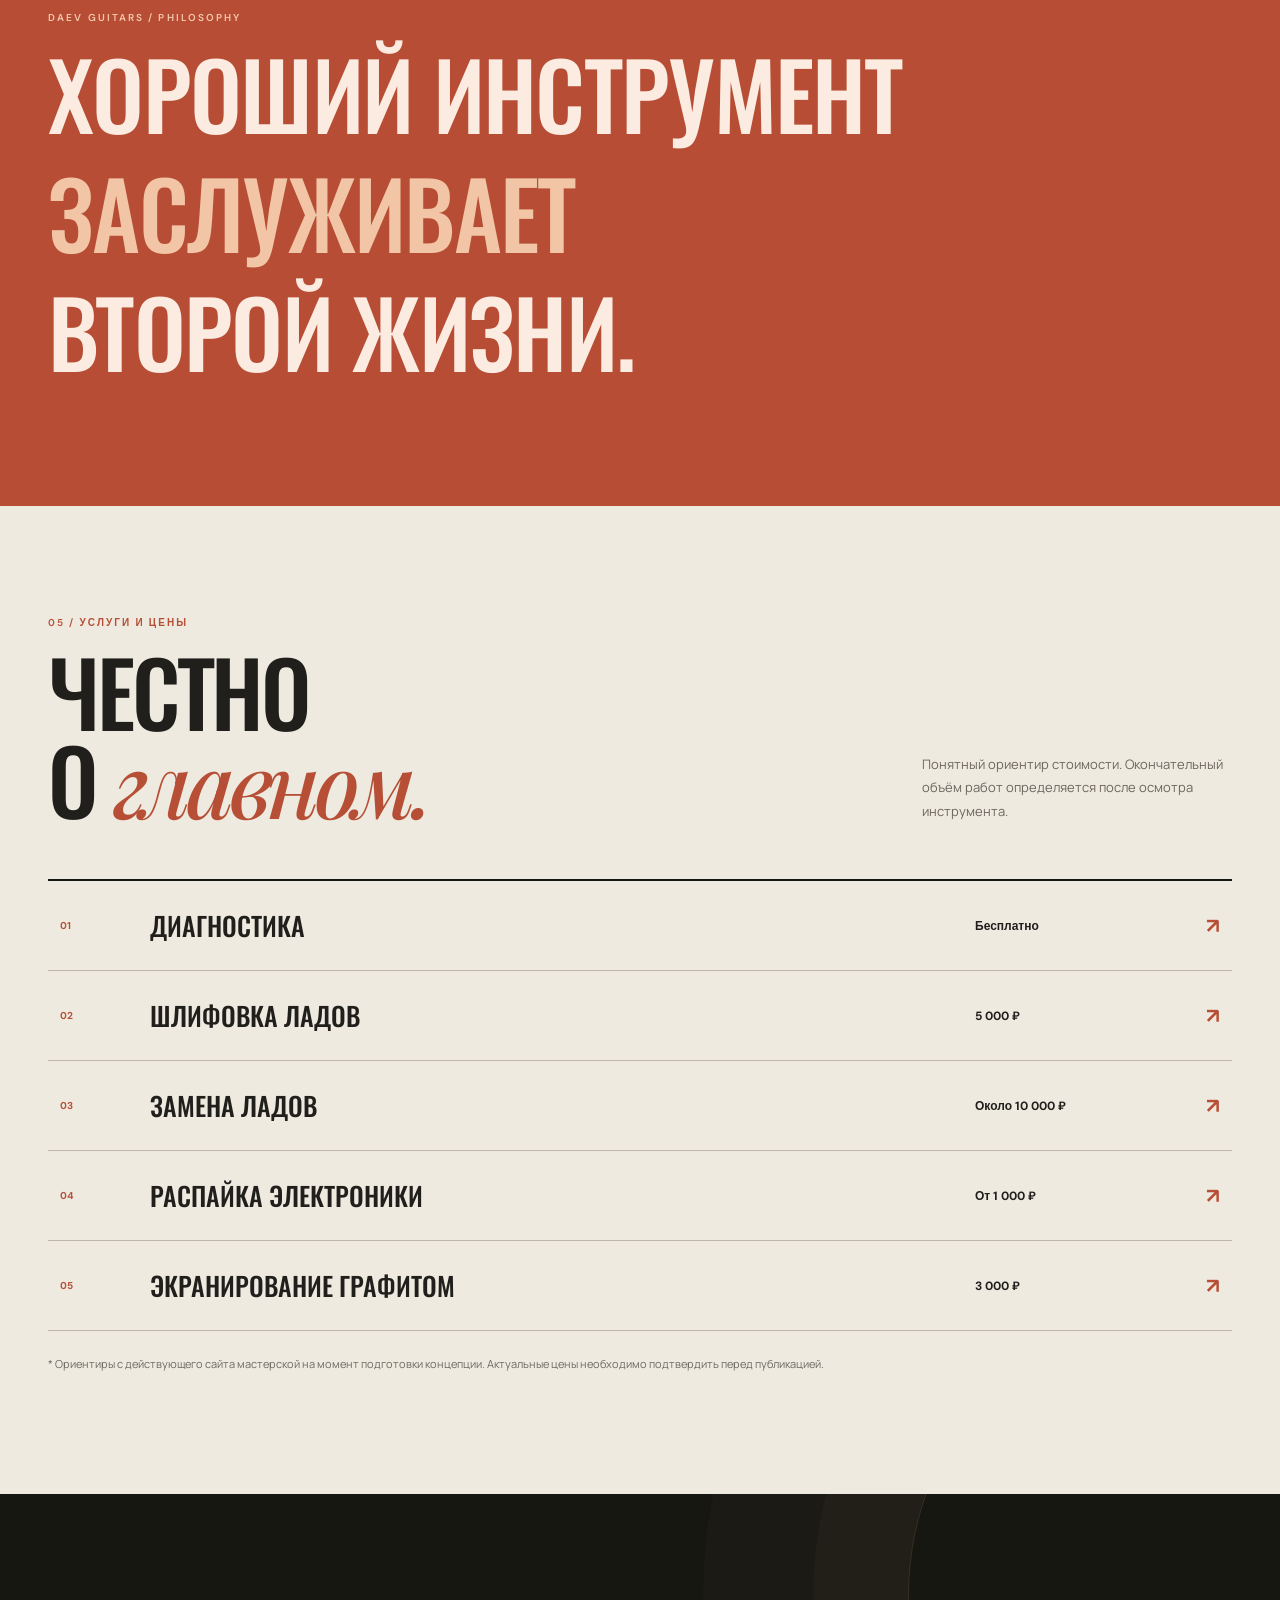
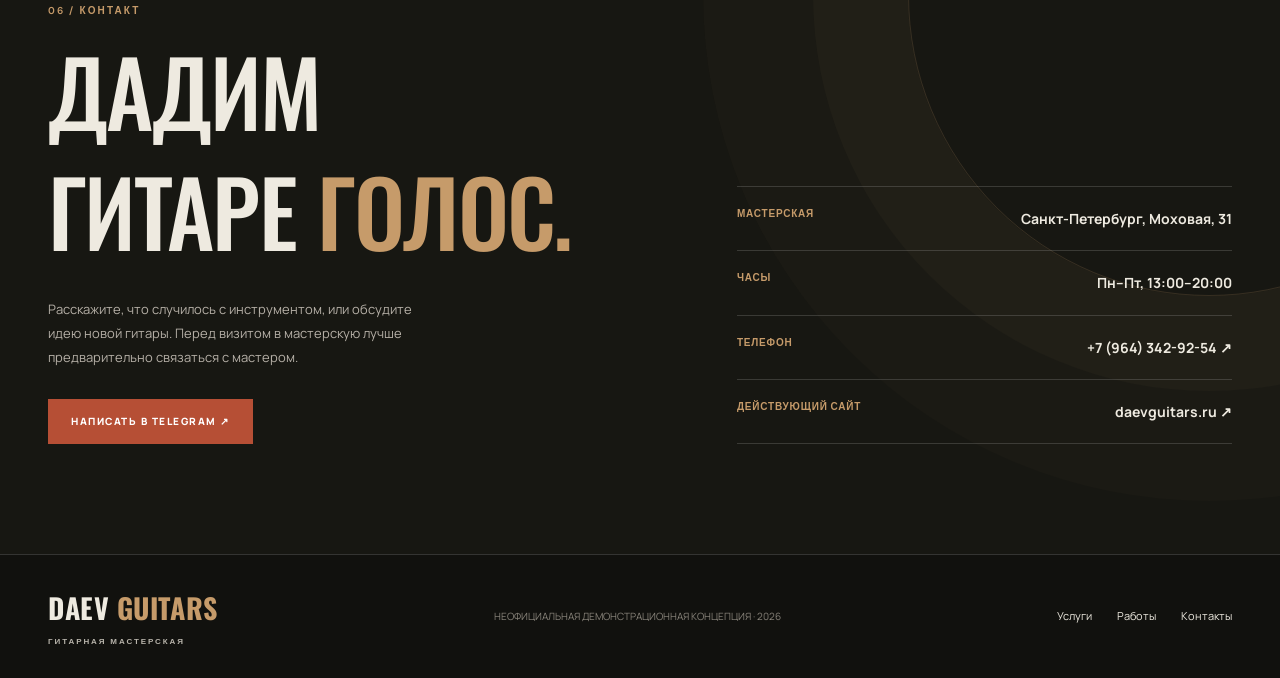
==== commit 335b24a3: "Increase line spacing in philosophy and contact headlines" ====
--- a/index.html
+++ b/index.html
@@ -33,4 +33,12 @@
 @media(max-width:1100px) and (min-width:791px){.hero-layout{grid-template-columns:minmax(0,1fr) 190px;column-gap:20px}.hero-copy h1{font-size:clamp(46px,5.3vw,64px)}.hero-number strong{font-size:31px}}
 @media(max-width:790px){.hero-layout{display:block}.hero-copy h1{font-size:clamp(42px,9vw,72px);line-height:1.2;letter-spacing:-.012em}.hero-number{display:none}}
 @media(max-width:420px){.hero-copy h1{font-size:clamp(36px,8.5vw,45px);line-height:1.22}}
+
+/* Legible tall Oswald capitals and Cyrillic descenders across sections. */
+.quote p{font-size:clamp(48px,7.2vw,104px);line-height:1.29;letter-spacing:-.018em;max-width:100%;overflow-wrap:normal}
+.quote p span{line-height:inherit}
+.cta-title{font-size:clamp(52px,7.1vw,106px);line-height:1.32;letter-spacing:-.018em;overflow-wrap:normal;max-width:100%}
+.cta-title span{line-height:inherit}
+@media(max-width:790px){.quote p{font-size:clamp(40px,9vw,70px);line-height:1.3}.cta-title{font-size:clamp(44px,10vw,78px);line-height:1.33}}
+@media(max-width:420px){.quote p{font-size:clamp(34px,8.5vw,44px)}.cta-title{font-size:clamp(38px,9vw,48px)}}
 </style></head><body><div class="topline">Санкт-Петербург · Моховая, 31 · Понедельник — пятница · 13:00–20:00</div><header class="header"><div class="container navrow"><a class="logo" href="#top" aria-label="Daev Guitars, на главную"><b>DAEV <span>GUITARS</span></b><small>ГИТАРНАЯ МАСТЕРСКАЯ</small></a><nav class="links" id="menu"><a href="#about">О мастерской</a><a href="#services">Услуги</a><a href="#portfolio">Проекты</a><a href="#prices">Ремонт и цены</a><a href="#contact">Контакты</a></nav><div class="headright"><a class="phone" href="tel:+79643429254">+7 (964) 342-92-54</a><a class="btn" href="#contact">Связаться ↗</a><button class="navmenu" id="toggle" aria-label="Открыть меню" aria-expanded="false">☰</button></div></div></header><main id="top"><section class="hero"><div class="hero-bg"></div><div class="container hero-layout"><div class="hero-copy"><div class="hero-tag">Daev Guitars / Luthier workshop / Saint Petersburg</div><h1>У каждой<br>гитары<span>своя<br>история.</span></h1><p>Мы помогаем инструментам снова звучать. Ремонтируем, реставрируем и создаём гитары на заказ, уделяя внимание каждой детали.</p><div class="hero-actions"><a class="btn fill" href="#services">Услуги мастерской ↗</a><a class="btn" href="#portfolio">Посмотреть работы ↗</a></div></div><div class="hero-number"><strong>DAEV<br>GUITARS</strong><small>РЕМЕСЛО И ЗВУК / SPB</small></div></div><div class="hero-bottom"><div class="container"><span>Ремонт / Реставрация / Изготовление</span><span>Листайте вниз ↓</span></div></div><div class="vertical">INSTRUMENTS ARE STORIES</div></section><div class="strip" aria-hidden="true"><div class="strip-track"><div><span>REPAIR & RESTORATION</span><i>✳</i><span>CUSTOM GUITARS</span><i>✳</i><span>LUTHIER WORKSHOP</span><i>✳</i><span>THE ART OF SOUND</span><i>✳</i><span>REPAIR & RESTORATION</span><i>✳</i><span>CUSTOM GUITARS</span><i>✳</i><span>LUTHIER WORKSHOP</span><i>✳</i><span>THE ART OF SOUND</span><i>✳</i><span>REPAIR & RESTORATION</span><i>✳</i><span>CUSTOM GUITARS</span><i>✳</i><span>LUTHIER WORKSHOP</span><i>✳</i><span>THE ART OF SOUND</span><i>✳</i></div><div><span>REPAIR & RESTORATION</span><i>✳</i><span>CUSTOM GUITARS</span><i>✳</i><span>LUTHIER WORKSHOP</span><i>✳</i><span>THE ART OF SOUND</span><i>✳</i><span>REPAIR & RESTORATION</span><i>✳</i><span>CUSTOM GUITARS</span><i>✳</i><span>LUTHIER WORKSHOP</span><i>✳</i><span>THE ART OF SOUND</span><i>✳</i><span>REPAIR & RESTORATION</span><i>✳</i><span>CUSTOM GUITARS</span><i>✳</i><span>LUTHIER WORKSHOP</span><i>✳</i><span>THE ART OF SOUND</span><i>✳</i></div></div></div><section class="intro" id="about"><div class="container intro-grid"><div class="reveal"><div class="label">01 / Мастерская</div><h2>За звуком<br>стоит <em>мастер.</em></h2></div><div class="intro-copy reveal"><p class="lead">Гитара - не просто дерево, струны и фурнитура. Это инструмент с характером, в котором важна точность каждой детали.</p><p>Мастерская Александра Даева объединяет ремонт, реставрацию и изготовление инструментов. Здесь берутся и за сложные случаи, в том числе за те, от которых другие мастера предпочитают отказаться.</p><p>Ежегодно через мастерскую проходят сотни инструментов. Опыт постоянно передаётся от мастера к мастеру, а ремесло развивается вместе с музыкой.</p><div class="pill">Диагностика гитары - бесплатно</div></div></div></section><section class="section services" id="services"><div class="container"><div class="section-top reveal"><div><div class="label">02 / Направления</div><h2 class="section-title">Три стороны<br>одного <em>ремесла.</em></h2></div><p>От точной настройки инструмента до гитары, созданной по индивидуальному замыслу.</p></div><div class="services-grid"><a class="service reveal" href="#prices"><img src="https://images.unsplash.com/photo-1510915361894-db8b60106cb1?auto=format&fit=crop&w=1100&q=85" alt="Гитара крупным планом"><div class="service-content"><span class="service-number">01 / REPAIR</span><h3>Ремонт<br>и настройка</h3><p>Отстройка, замена ладов, электроника, ремонт трещин и восстановление сложных повреждений.</p><span class="service-link">Подробнее ↗</span></div></a><a class="service reveal" href="#portfolio"><img src="https://images.unsplash.com/photo-1516924962500-2b4b3b99ea02?auto=format&fit=crop&w=1100&q=85" alt="Акустическая гитара"><div class="service-content"><span class="service-number">02 / CUSTOM</span><h3>Изготовление<br>гитар</h3><p>Акустические и электрогитары по индивидуальным пожеланиям и вдохновению классическими образцами.</p><span class="service-link">Посмотреть концепцию ↗</span></div></a><a class="service reveal" href="#contact"><img src="https://images.unsplash.com/photo-1511196044526-5cb3bcb7071b?auto=format&fit=crop&w=1100&q=85" alt="Ручная работа с музыкальным инструментом"><div class="service-content"><span class="service-number">03 / LEARN</span><h3>Обучение<br>мастерству</h3><p>Передача опыта и обучение тех, кто хочет освоить изготовление музыкальных инструментов.</p><span class="service-link">Задать вопрос ↗</span></div></a></div></div></section><section class="section portfolio" id="portfolio"><div class="container"><div class="section-top reveal"><div><div class="label">03 / Галерея</div><h2 class="section-title">Инструменты<br>крупным <em>планом.</em></h2></div><p>Предлагаемая подача портфолио: реальные инструменты, история каждого ремонта и внимание к деталям.</p></div><div class="gallery"><div class="gallery-item reveal"><img src="https://images.unsplash.com/photo-1510915361894-db8b60106cb1?auto=format&fit=crop&w=1300&q=88" alt="Гитара на фотографии"><div class="gallery-caption"><small>01 / Портфолио</small><strong>Характер инструмента</strong></div></div><div class="gallery-item reveal"><img src="https://images.unsplash.com/photo-1525201548942-d8732f6617a0?auto=format&fit=crop&w=900&q=88" alt="Акустическая гитара"><div class="gallery-caption"><small>02 / Детали</small><strong>Форма и материал</strong></div></div><div class="gallery-item reveal"><img src="https://images.unsplash.com/photo-1550291652-6ea9114a47b1?auto=format&fit=crop&w=900&q=88" alt="Музыкальные инструменты"><div class="gallery-caption"><small>03 / Ремесло</small><strong>За каждым звуком</strong></div></div></div><p class="gallery-note">* Иллюстративные изображения для демонстрации дизайна. Для финального сайта здесь будут фотографии настоящих работ Daev Guitars.</p></div></section><section class="section workshop"><div class="container workshop-layout"><div class="workshop-text reveal"><div class="label">04 / Подход</div><h2 class="section-title">Работа, которую<br>можно <em>услышать.</em></h2><p>Хорошая настройка не должна привлекать внимание к себе. Она должна дать музыканту свободу играть. Поэтому важен каждый лад, каждый порожек, каждый миллиметр высоты струн.</p><p>Ремонт начинается с осмотра инструмента: мастер определяет проблему, обсуждает варианты решения и только после этого приступает к работе.</p><a href="#contact" class="btn" style="margin-top:19px">Обсудить инструмент ↗</a></div><div class="workshop-photo reveal"><img src="https://images.unsplash.com/photo-1525201548942-d8732f6617a0?auto=format&fit=crop&w=1100&q=85" alt="Акустическая гитара крупным планом" loading="lazy"></div></div></section><section class="quote"><div class="container reveal"><div class="label">DAEV GUITARS / PHILOSOPHY</div><p>Хороший инструмент<br><span>заслуживает</span><br>второй жизни.</p></div></section><section class="section price" id="prices"><div class="container"><div class="section-top reveal"><div><div class="label">05 / Услуги и цены</div><h2 class="section-title">Честно<br>о <em>главном.</em></h2></div><p>Понятный ориентир стоимости. Окончательный объём работ определяется после осмотра инструмента.</p></div><div class="price-table"><div class="price-row"><span class="n">01</span><strong>Диагностика</strong><span>Бесплатно</span><span class="arr">↗</span></div><div class="price-row"><span class="n">02</span><strong>Шлифовка ладов</strong><span>5 000 ₽</span><span class="arr">↗</span></div><div class="price-row"><span class="n">03</span><strong>Замена ладов</strong><span>Около 10 000 ₽</span><span class="arr">↗</span></div><div class="price-row"><span class="n">04</span><strong>Распайка электроники</strong><span>От 1 000 ₽</span><span class="arr">↗</span></div><div class="price-row"><span class="n">05</span><strong>Экранирование графитом</strong><span>3 000 ₽</span><span class="arr">↗</span></div></div><p class="price-foot">* Ориентиры с действующего сайта мастерской на момент подготовки концепции. Актуальные цены необходимо подтвердить перед публикацией.</p></div></section><section class="section cta" id="contact"><div class="container cta-grid"><div class="reveal"><div class="label">06 / Контакт</div><h2 class="cta-title">Дадим<br>гитаре <span>голос.</span></h2><p class="cta-copy">Расскажите, что случилось с инструментом, или обсудите идею новой гитары. Перед визитом в мастерскую лучше предварительно связаться с мастером.</p><a class="btn fill" href="https://t.me/daevguitar" target="_blank" rel="noopener noreferrer">Написать в Telegram ↗</a></div><div class="cta-list reveal"><div><small>Мастерская</small><strong>Санкт-Петербург, Моховая, 31</strong></div><div><small>Часы</small><strong>Пн–Пт, 13:00–20:00</strong></div><a href="tel:+79643429254"><small>Телефон</small><strong>+7 (964) 342-92-54 ↗</strong></a><a href="https://daevguitars.ru/" target="_blank" rel="noopener noreferrer"><small>Действующий сайт</small><strong>daevguitars.ru ↗</strong></a></div></div></section></main><footer class="footer"><div class="container footer-row"><a class="logo" href="#top"><b>DAEV <span>GUITARS</span></b><small>ГИТАРНАЯ МАСТЕРСКАЯ</small></a><span class="footnote">НЕОФИЦИАЛЬНАЯ ДЕМОНСТРАЦИОННАЯ КОНЦЕПЦИЯ · 2026</span><div class="footer-links"><a href="#services">Услуги</a><a href="#portfolio">Работы</a><a href="#contact">Контакты</a></div></div></footer><div class="note-banner">Демоверсия для презентации. Фотографии иллюстративные.</div><button id="toTop" aria-label="Наверх" title="Наверх">↑</button><script>const menu=document.getElementById('menu'),toggle=document.getElementById('toggle');toggle.addEventListener('click',()=>{const b=menu.classList.toggle('open');toggle.textContent=b?'×':'☰';toggle.setAttribute('aria-expanded',String(b))});menu.querySelectorAll('a').forEach(a=>a.addEventListener('click',()=>{menu.classList.remove('open');toggle.textContent='☰';toggle.setAttribute('aria-expanded','false')}));if('IntersectionObserver'in window){const obs=new IntersectionObserver(es=>es.forEach(e=>{if(e.isIntersecting){e.target.classList.add('visible');obs.unobserve(e.target)}}),{threshold:.08});document.querySelectorAll('.reveal').forEach(e=>obs.observe(e))}else document.querySelectorAll('.reveal').forEach(e=>e.classList.add('visible'));const topBtn=document.getElementById('toTop');addEventListener('scroll',()=>topBtn.classList.toggle('show',scrollY>650),{passive:true});topBtn.addEventListener('click',()=>scrollTo({top:0,behavior:'smooth'}));</script></body></html>
